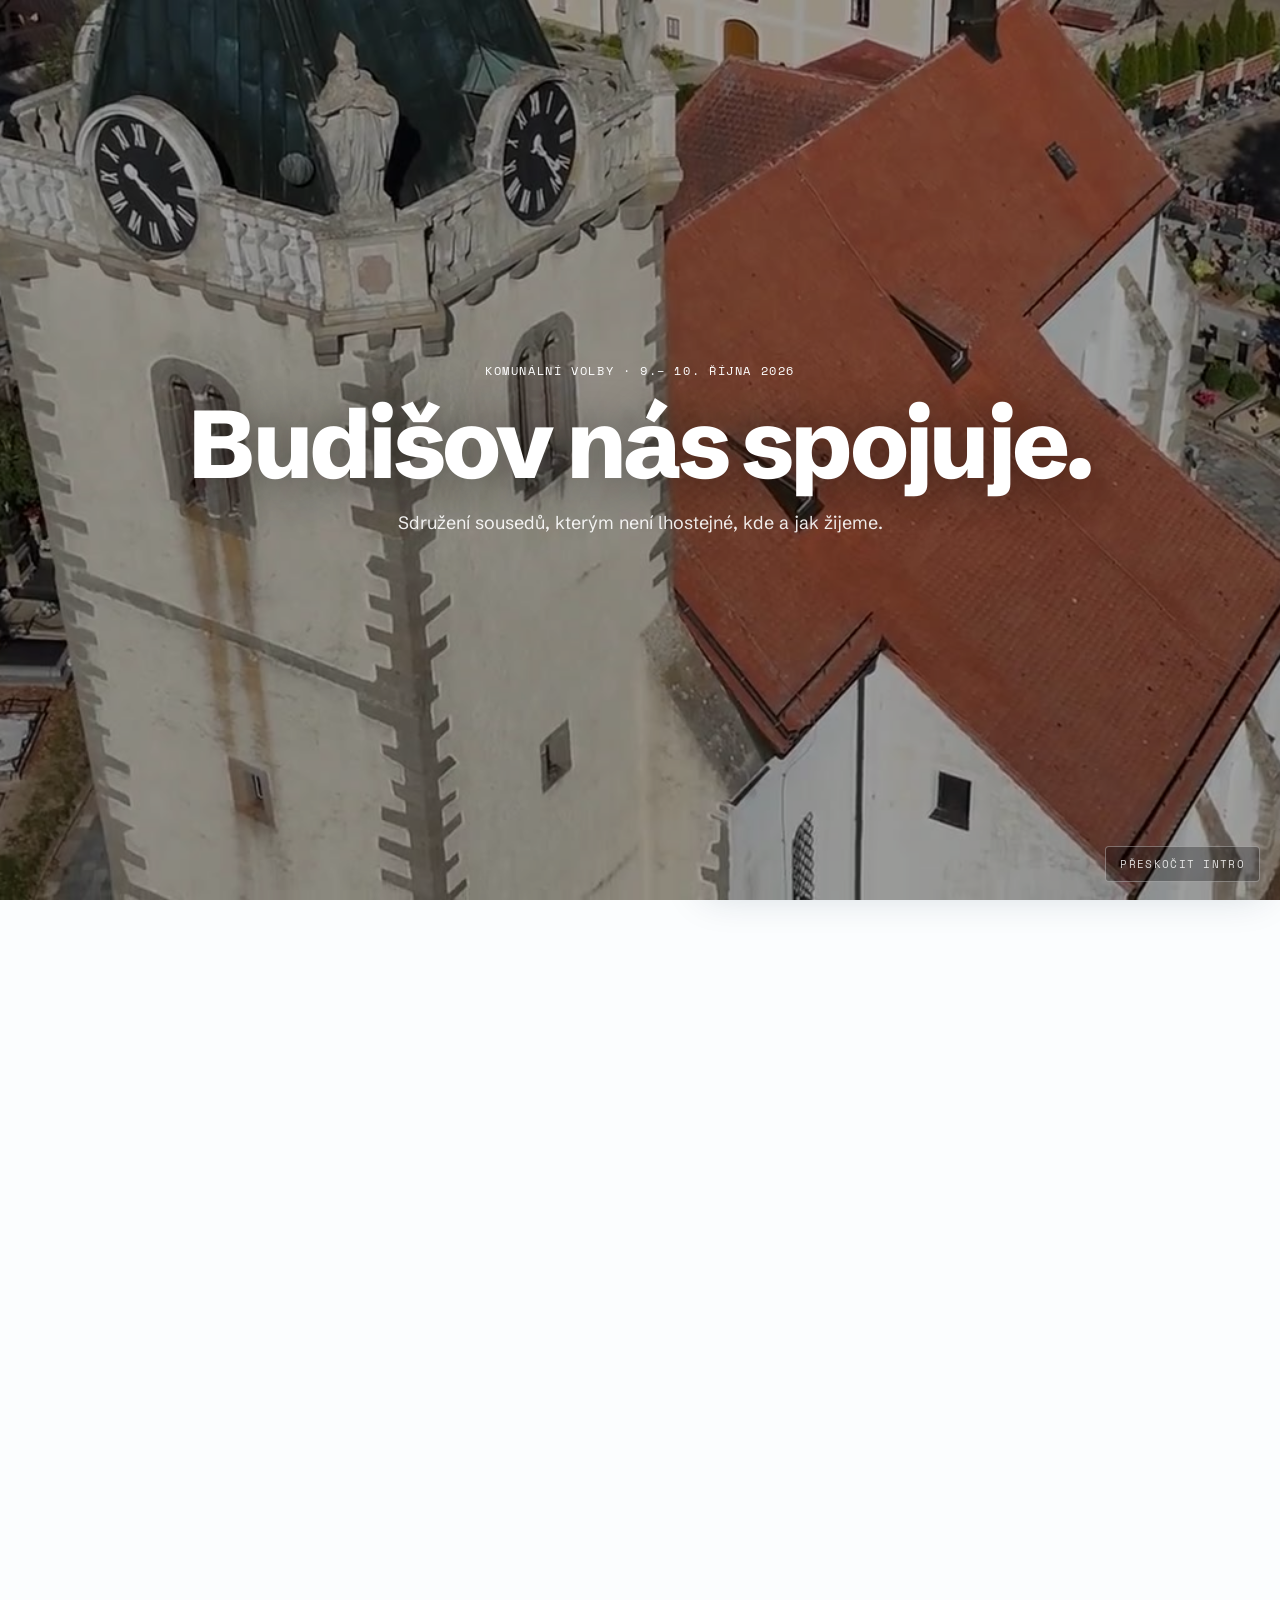
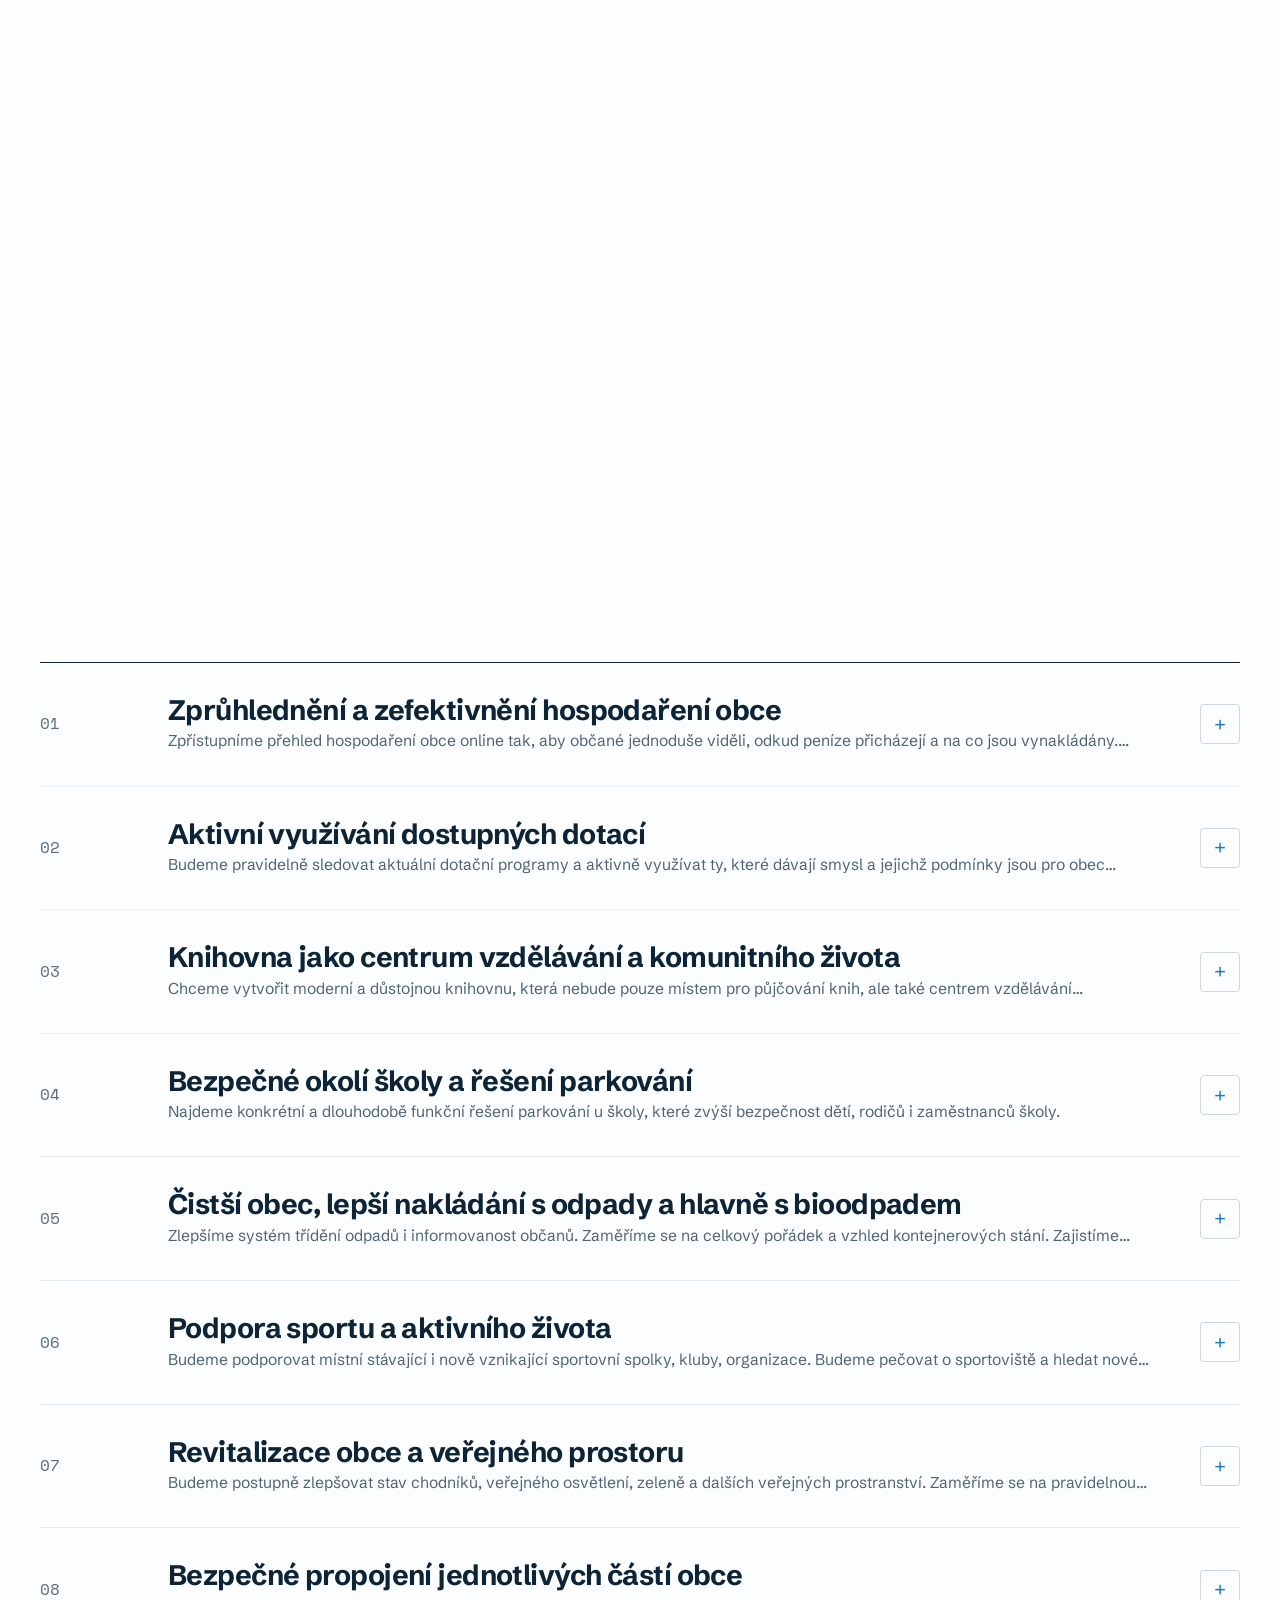
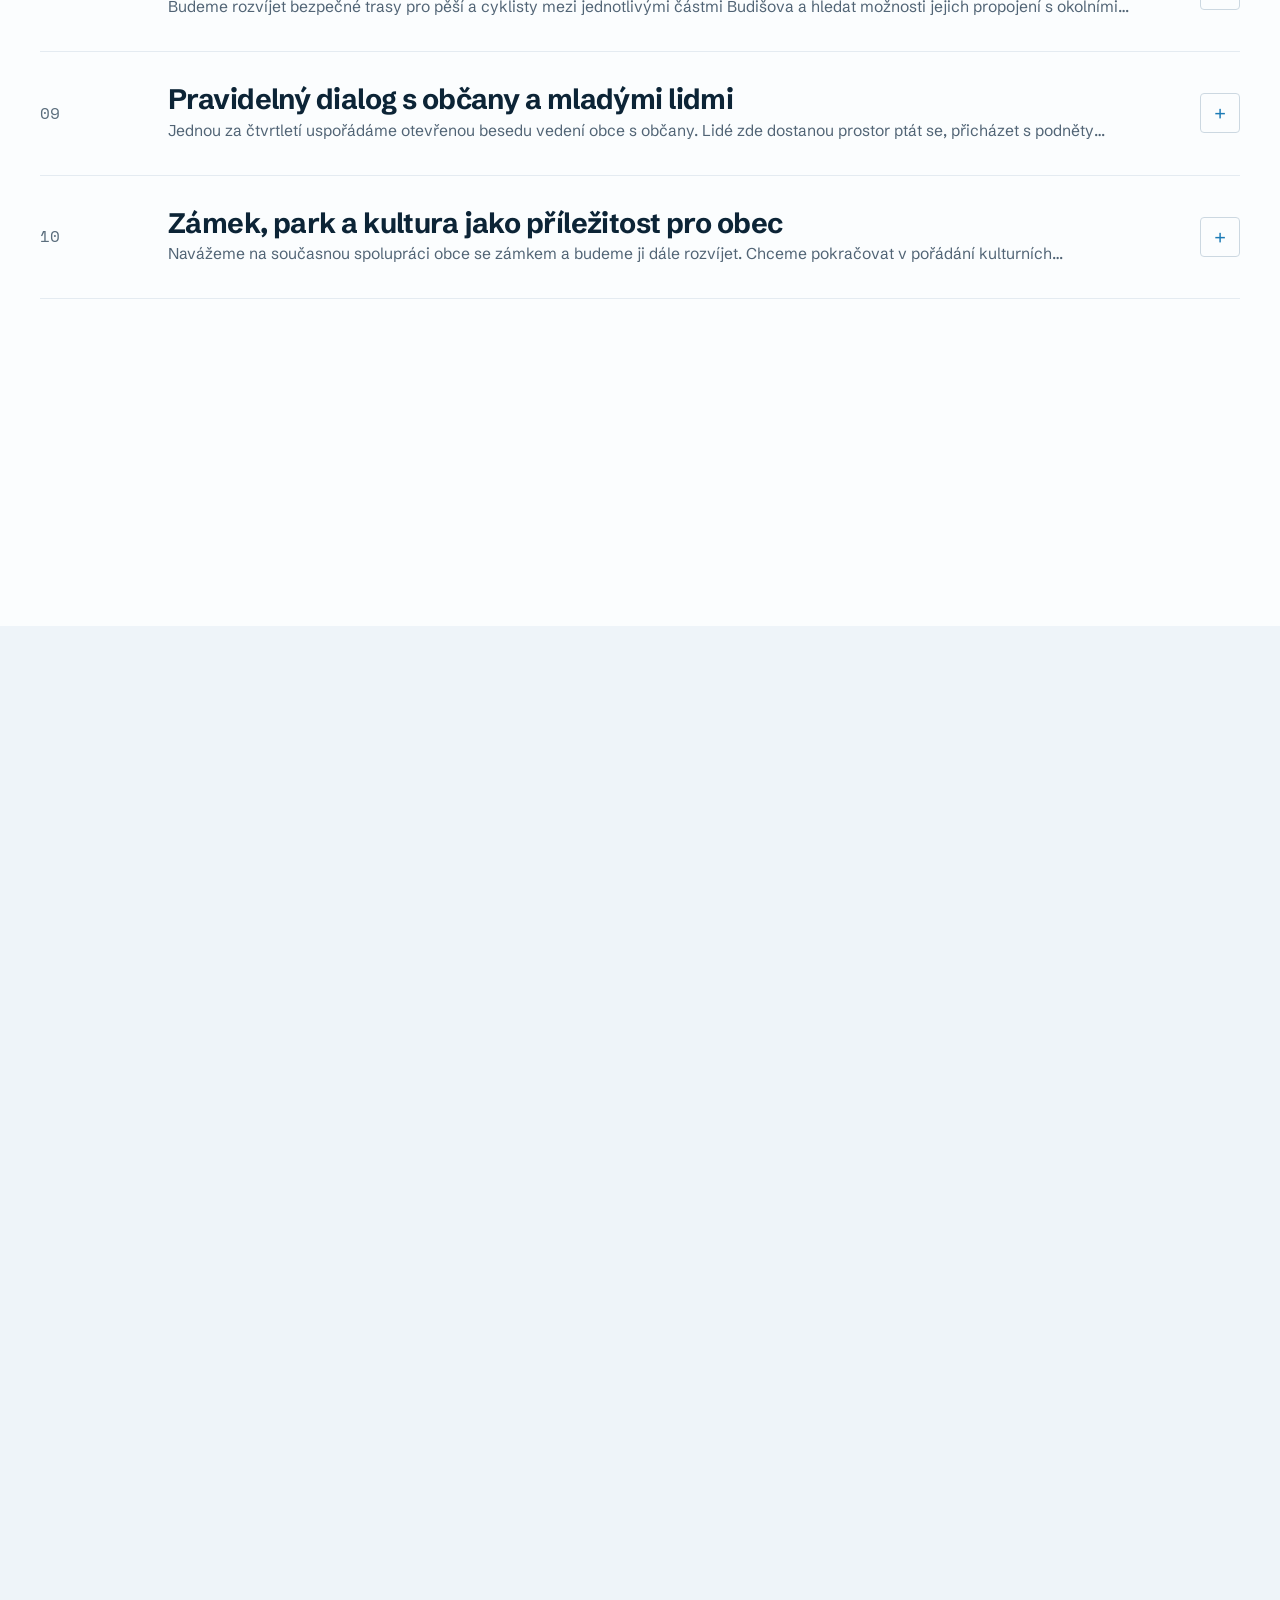
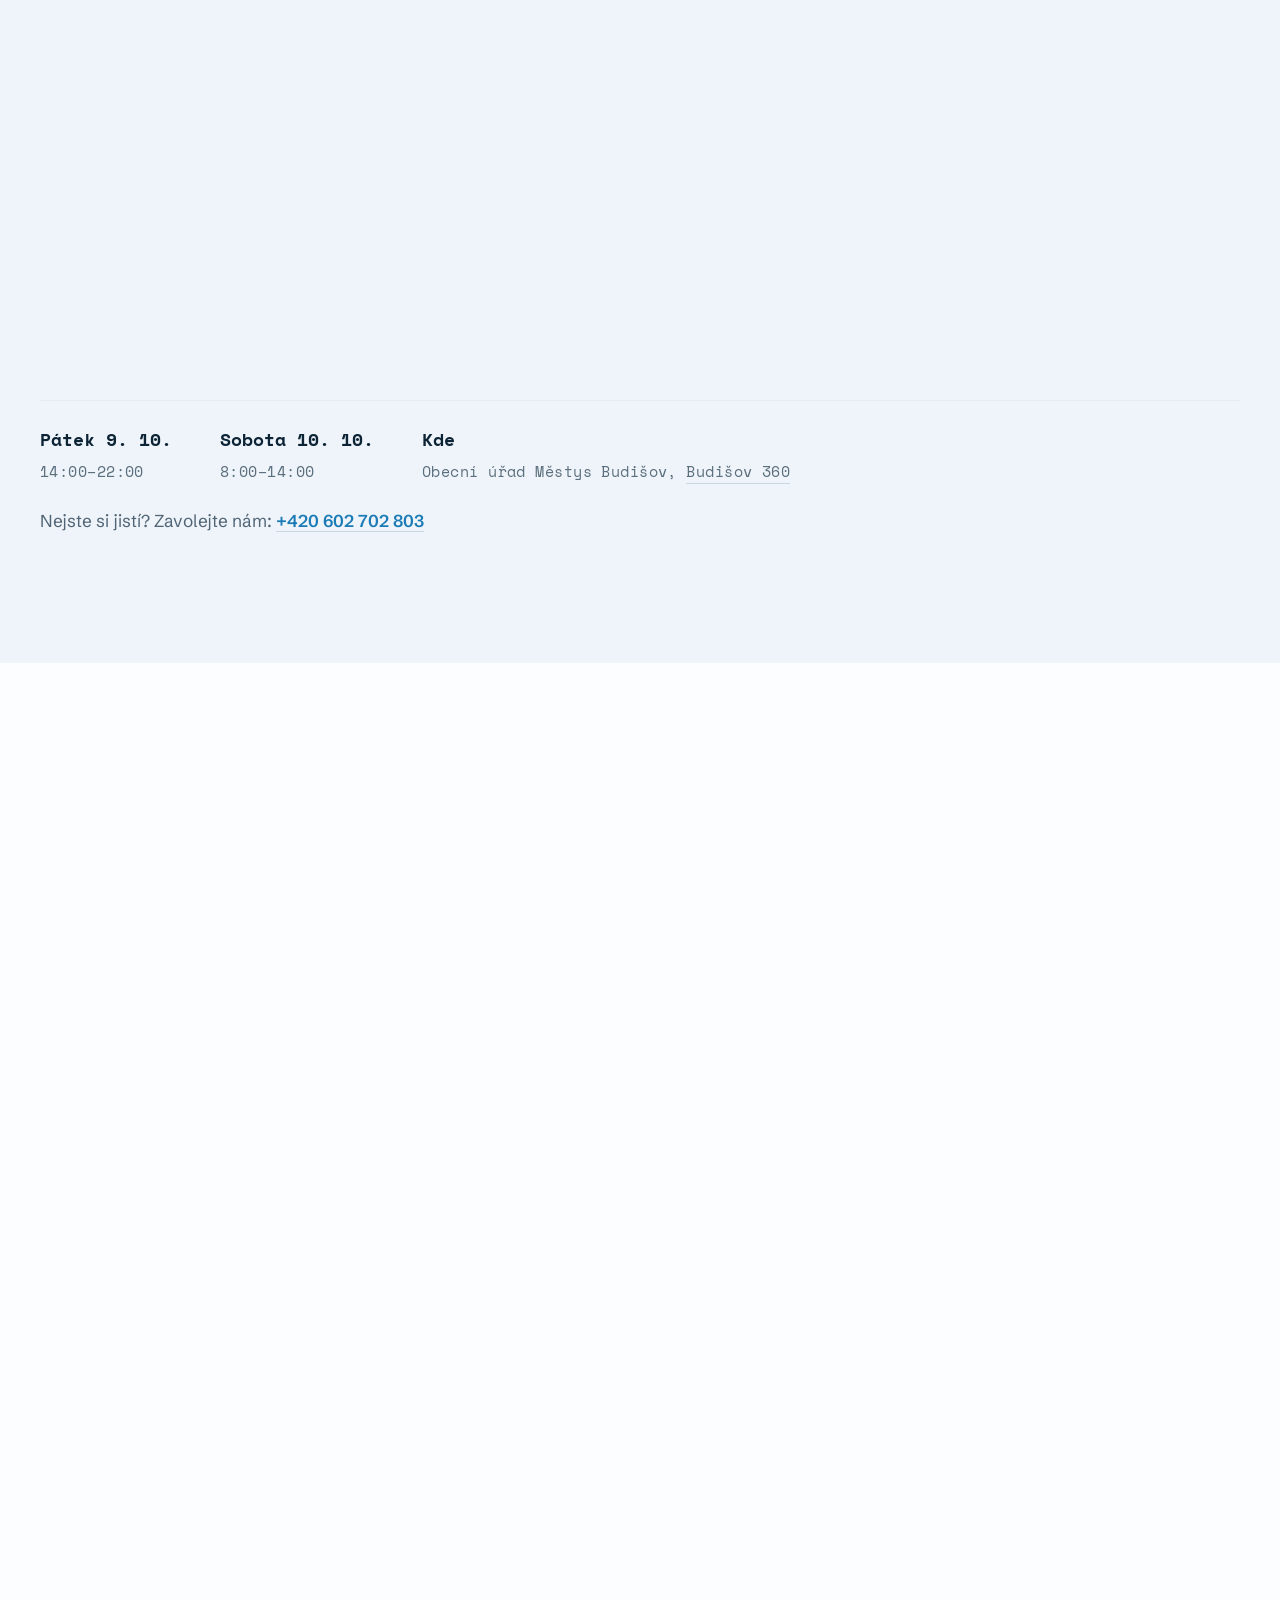
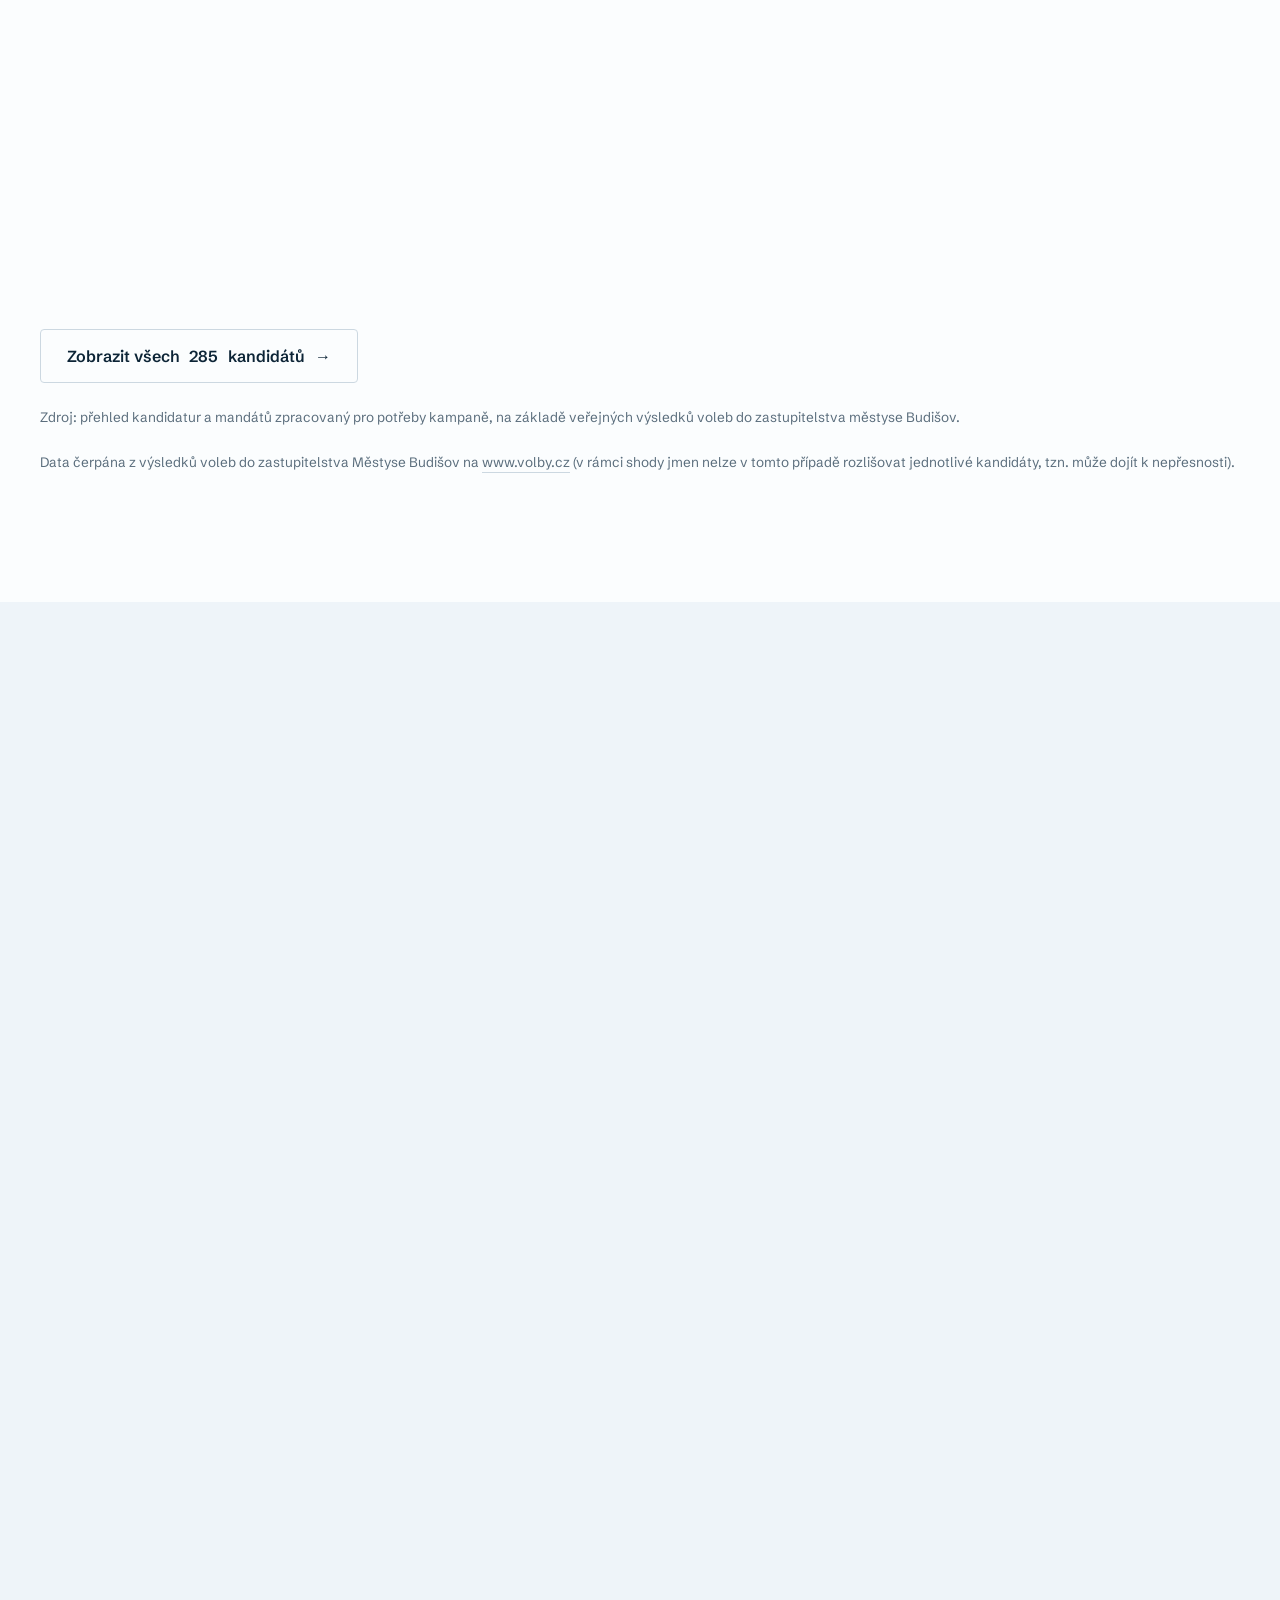
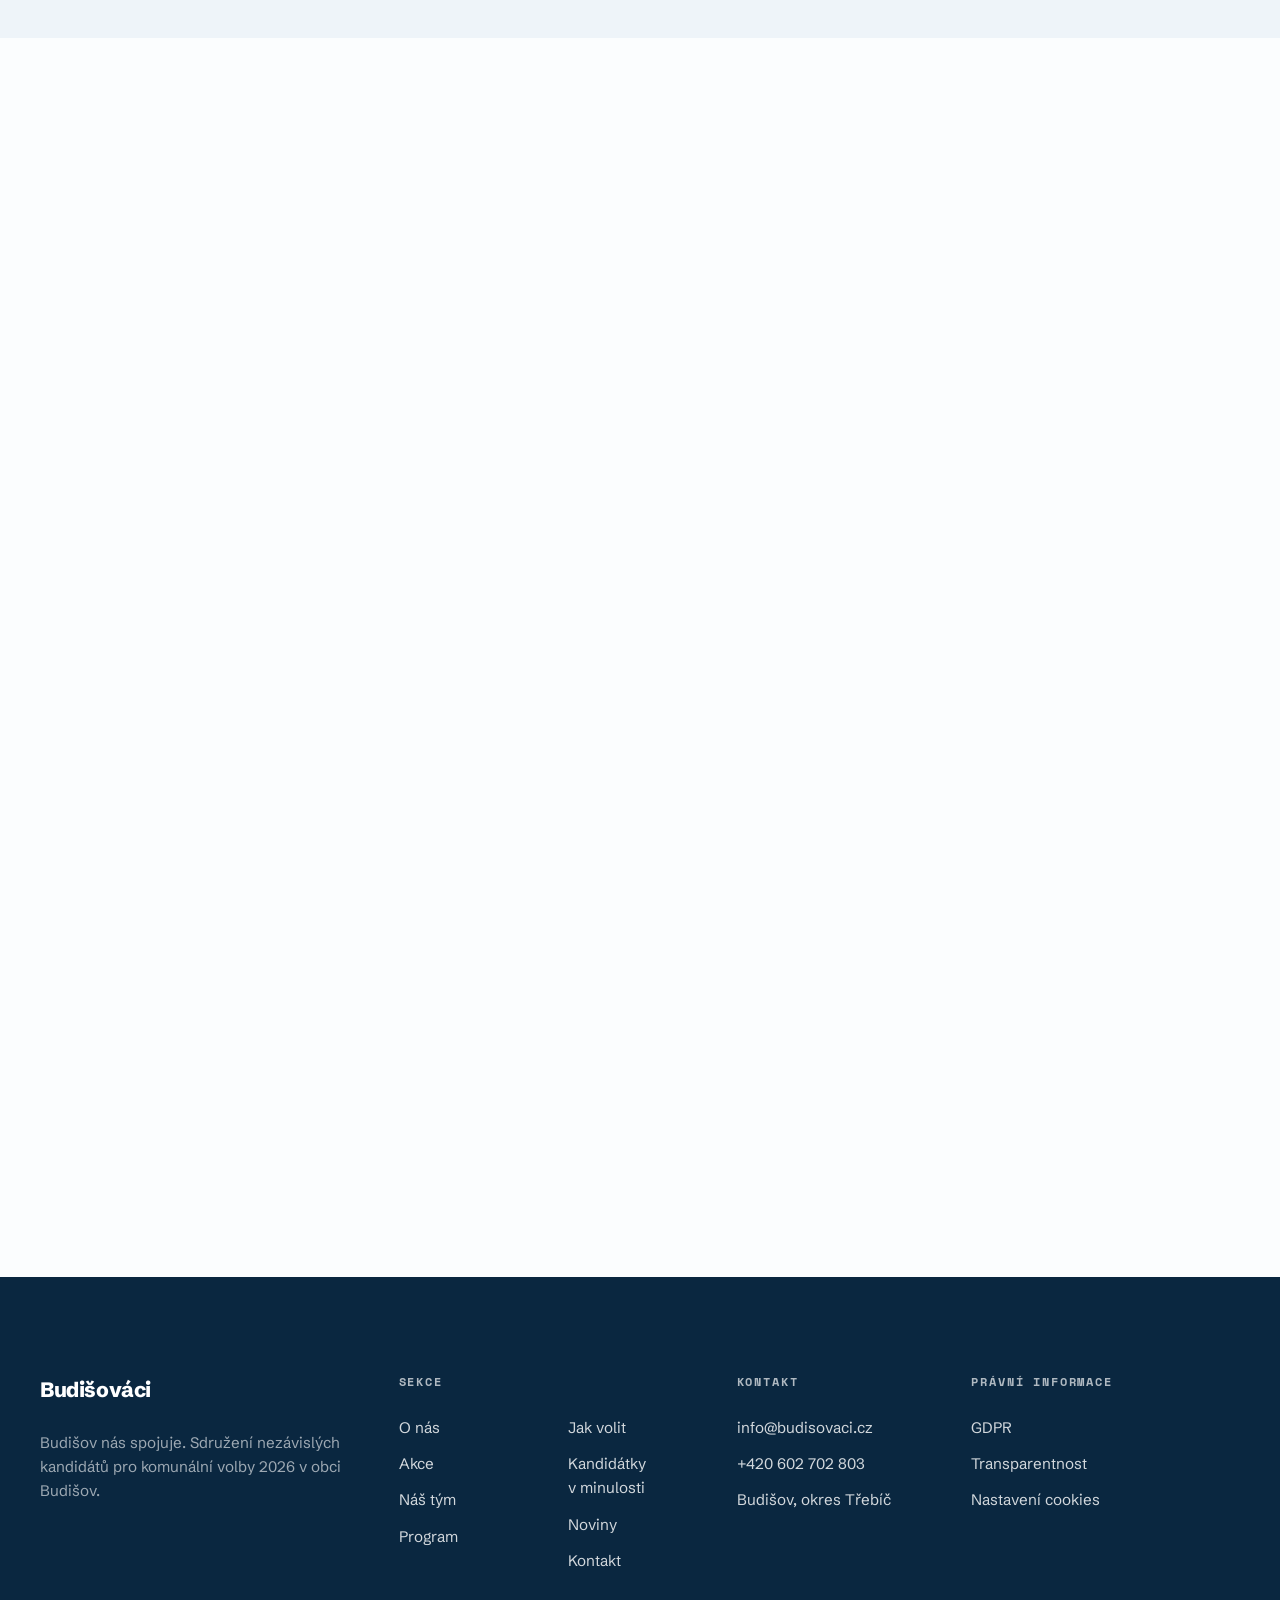
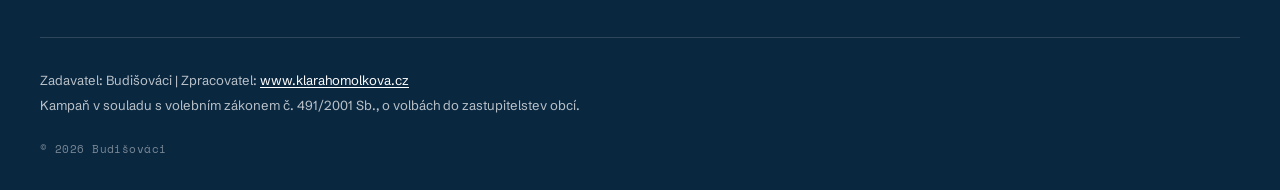
==== index.html @ 35fc8b5d "Pridano treti tlacitko v hero: Napiste nam, co vas trapi - odkazuje na kontaktni formular a fokusuje" ====
<!DOCTYPE html>
<html lang="cs">
<head>
<meta charset="UTF-8">
<meta name="viewport" content="width=device-width, initial-scale=1.0">
<title>Budišováci – kandidáti do zastupitelstva městyse Budišov | Volby 2026</title>
<meta name="description" content="Budišováci – sdružení nezávislých kandidátů z Budišova u Třebíče. Volební program, obě kandidátky a kontakt pro komunální volby 9.– 10. října 2026.">
<meta name="robots" content="index,follow,max-image-preview:large">
<link rel="canonical" href="https://budisovaci.cz/">
<meta property="og:locale" content="cs_CZ">
<meta property="og:site_name" content="Budišováci">
<meta property="og:type" content="website">
<meta property="og:url" content="https://budisovaci.cz/">
<meta property="og:title" content="Budišováci – Budišov nás spojuje">
<meta property="og:description" content="Sdružení sousedů z Budišova a okolních částí. Program a kandidáti pro komunální volby 9.– 10. října 2026.">
<meta property="og:image" content="https://budisovaci.cz/og-image.jpg">
<meta property="og:image:width" content="1200">
<meta property="og:image:height" content="630">
<meta property="og:image:alt" content="Letecký pohled na zámek v Budišově">
<meta name="twitter:card" content="summary_large_image">
<meta name="twitter:title" content="Budišováci – Budišov nás spojuje">
<meta name="twitter:description" content="Sdružení sousedů z Budišova a okolních částí. Program a kandidáti pro komunální volby 9.– 10. října 2026.">
<meta name="twitter:image" content="https://budisovaci.cz/og-image.jpg">
<meta name="theme-color" content="#1C7BB6">
<link rel="icon" type="image/x-icon" href="icons/favicon.ico">
<link rel="icon" type="image/png" sizes="32x32" href="icons/favicon-32x32.png">
<link rel="icon" type="image/png" sizes="16x16" href="icons/favicon-16x16.png">
<link rel="icon" type="image/png" sizes="192x192" href="icons/favicon-192x192.png">
<link rel="apple-touch-icon" sizes="180x180" href="icons/apple-touch-icon.png">
<link rel="manifest" href="site.webmanifest">
<link rel="preload" href="fonts/schibsted-grotesk-latin-ext-800-normal.woff2" as="font" type="font/woff2" crossorigin>
<link rel="preload" href="fonts/schibsted-grotesk-latin-400-normal.woff2" as="font" type="font/woff2" crossorigin>
<script type="application/ld+json">
{
  "@context": "https://schema.org",
  "@graph": [
    {
      "@type": "WebSite",
      "@id": "https://budisovaci.cz/#web",
      "url": "https://budisovaci.cz/",
      "name": "Budišováci",
      "inLanguage": "cs-CZ",
      "publisher": { "@id": "https://budisovaci.cz/#org" }
    },
    {
      "@type": "Organization",
      "@id": "https://budisovaci.cz/#org",
      "name": "Budišováci",
      "alternateName": ["Budišováci I.", "Budišováci II.", "Budisovaci"],
      "slogan": "Budišov nás spojuje.",
      "description": "Sdružení nezávislých kandidátů pro volby do zastupitelstva městyse Budišov (okres Třebíč) 9.– 10. října 2026.",
      "url": "https://budisovaci.cz/",
      "logo": "https://budisovaci.cz/icons/favicon-512x512.png",
      "image": "https://budisovaci.cz/og-image.jpg",
      "email": "info@budisovaci.cz",
      "telephone": "+420602702803",
      "address": { "@type": "PostalAddress", "addressLocality": "Budišov", "addressRegion": "Kraj Vysočina", "addressCountry": "CZ" },
      "areaServed": [
        { "@type": "Place", "name": "Budišov" },
        { "@type": "Place", "name": "Kundelov" },
        { "@type": "Place", "name": "Mihoukovice" }
      ],
      "member": [
        { "@type": "Person", "name": "Barbora Mikysková", "honorificPrefix": "Mgr.", "jobTitle": "Lídryně kandidátky Budišováci I." },
        { "@type": "Person", "name": "David Kašpar", "jobTitle": "Kandidát Budišováci I." },
        { "@type": "Person", "name": "Pavel Jindra", "jobTitle": "Kandidát Budišováci I." },
        { "@type": "Person", "name": "Tomáš Syrový", "jobTitle": "Kandidát Budišováci I." },
        { "@type": "Person", "name": "Ludmila Požárová", "honorificPrefix": "Ing.", "jobTitle": "Lídryně kandidátky Budišováci II." },
        { "@type": "Person", "name": "Zdeněk Večeřa", "jobTitle": "Kandidát Budišováci II." },
        { "@type": "Person", "name": "Jakub Starý", "jobTitle": "Kandidát Budišováci II." },
        { "@type": "Person", "name": "Renáta Klapalová", "honorificPrefix": "Bc.", "jobTitle": "Kandidátka Budišováci II." }
      ]
    }
  ]
}
</script>
<script>
/* =============================================================================
   GOOGLE ANALYTICS 4 — vložte své Measurement ID (Admin → Datové streamy → web).
   Dokud tu je "G-XXXXXXXXXX", GA se vůbec nenačte a nezobrazí se ani cookie lišta.
   GA se načte AŽ po souhlasu návštěvníka (základní režim Consent Mode v2).
   ============================================================================= */
window.GA_MEASUREMENT_ID = "G-B95S0D6N74";
window.dataLayer = window.dataLayer || [];
function gtag(){ dataLayer.push(arguments); }
gtag("consent", "default", { ad_storage: "denied", ad_user_data: "denied", ad_personalization: "denied", analytics_storage: "denied" });
</script>
<style>
/* Fonty — hostované lokálně (fonts/), žádné volání na Google Fonts */
@font-face{font-family:"Schibsted Grotesk";font-style:normal;font-weight:400;font-display:swap;src:url(fonts/schibsted-grotesk-latin-ext-400-normal.woff2) format("woff2");unicode-range:U+0100-02BA,U+02BD-02C5,U+02C7-02CC,U+02CE-02D7,U+02DD-02FF,U+0304,U+0308,U+0329,U+1D00-1DBF,U+1E00-1E9F,U+1EF2-1EFF,U+2020,U+20A0-20AB,U+20AD-20C0,U+2113,U+2C60-2C7F,U+A720-A7FF}
@font-face{font-family:"Schibsted Grotesk";font-style:normal;font-weight:400;font-display:swap;src:url(fonts/schibsted-grotesk-latin-400-normal.woff2) format("woff2");unicode-range:U+0000-00FF,U+0131,U+0152-0153,U+02BB-02BC,U+02C6,U+02DA,U+02DC,U+0304,U+0308,U+0329,U+2000-206F,U+20AC,U+2122,U+2191,U+2193,U+2212,U+2215,U+FEFF,U+FFFD}
@font-face{font-family:"Schibsted Grotesk";font-style:normal;font-weight:500;font-display:swap;src:url(fonts/schibsted-grotesk-latin-ext-500-normal.woff2) format("woff2");unicode-range:U+0100-02BA,U+02BD-02C5,U+02C7-02CC,U+02CE-02D7,U+02DD-02FF,U+0304,U+0308,U+0329,U+1D00-1DBF,U+1E00-1E9F,U+1EF2-1EFF,U+2020,U+20A0-20AB,U+20AD-20C0,U+2113,U+2C60-2C7F,U+A720-A7FF}
@font-face{font-family:"Schibsted Grotesk";font-style:normal;font-weight:500;font-display:swap;src:url(fonts/schibsted-grotesk-latin-500-normal.woff2) format("woff2");unicode-range:U+0000-00FF,U+0131,U+0152-0153,U+02BB-02BC,U+02C6,U+02DA,U+02DC,U+0304,U+0308,U+0329,U+2000-206F,U+20AC,U+2122,U+2191,U+2193,U+2212,U+2215,U+FEFF,U+FFFD}
@font-face{font-family:"Schibsted Grotesk";font-style:normal;font-weight:600;font-display:swap;src:url(fonts/schibsted-grotesk-latin-ext-600-normal.woff2) format("woff2");unicode-range:U+0100-02BA,U+02BD-02C5,U+02C7-02CC,U+02CE-02D7,U+02DD-02FF,U+0304,U+0308,U+0329,U+1D00-1DBF,U+1E00-1E9F,U+1EF2-1EFF,U+2020,U+20A0-20AB,U+20AD-20C0,U+2113,U+2C60-2C7F,U+A720-A7FF}
@font-face{font-family:"Schibsted Grotesk";font-style:normal;font-weight:600;font-display:swap;src:url(fonts/schibsted-grotesk-latin-600-normal.woff2) format("woff2");unicode-range:U+0000-00FF,U+0131,U+0152-0153,U+02BB-02BC,U+02C6,U+02DA,U+02DC,U+0304,U+0308,U+0329,U+2000-206F,U+20AC,U+2122,U+2191,U+2193,U+2212,U+2215,U+FEFF,U+FFFD}
@font-face{font-family:"Schibsted Grotesk";font-style:normal;font-weight:700;font-display:swap;src:url(fonts/schibsted-grotesk-latin-ext-700-normal.woff2) format("woff2");unicode-range:U+0100-02BA,U+02BD-02C5,U+02C7-02CC,U+02CE-02D7,U+02DD-02FF,U+0304,U+0308,U+0329,U+1D00-1DBF,U+1E00-1E9F,U+1EF2-1EFF,U+2020,U+20A0-20AB,U+20AD-20C0,U+2113,U+2C60-2C7F,U+A720-A7FF}
@font-face{font-family:"Schibsted Grotesk";font-style:normal;font-weight:700;font-display:swap;src:url(fonts/schibsted-grotesk-latin-700-normal.woff2) format("woff2");unicode-range:U+0000-00FF,U+0131,U+0152-0153,U+02BB-02BC,U+02C6,U+02DA,U+02DC,U+0304,U+0308,U+0329,U+2000-206F,U+20AC,U+2122,U+2191,U+2193,U+2212,U+2215,U+FEFF,U+FFFD}
@font-face{font-family:"Schibsted Grotesk";font-style:normal;font-weight:800;font-display:swap;src:url(fonts/schibsted-grotesk-latin-ext-800-normal.woff2) format("woff2");unicode-range:U+0100-02BA,U+02BD-02C5,U+02C7-02CC,U+02CE-02D7,U+02DD-02FF,U+0304,U+0308,U+0329,U+1D00-1DBF,U+1E00-1E9F,U+1EF2-1EFF,U+2020,U+20A0-20AB,U+20AD-20C0,U+2113,U+2C60-2C7F,U+A720-A7FF}
@font-face{font-family:"Schibsted Grotesk";font-style:normal;font-weight:800;font-display:swap;src:url(fonts/schibsted-grotesk-latin-800-normal.woff2) format("woff2");unicode-range:U+0000-00FF,U+0131,U+0152-0153,U+02BB-02BC,U+02C6,U+02DA,U+02DC,U+0304,U+0308,U+0329,U+2000-206F,U+20AC,U+2122,U+2191,U+2193,U+2212,U+2215,U+FEFF,U+FFFD}
@font-face{font-family:"Space Mono";font-style:normal;font-weight:400;font-display:swap;src:url(fonts/space-mono-latin-ext-400-normal.woff2) format("woff2");unicode-range:U+0100-02BA,U+02BD-02C5,U+02C7-02CC,U+02CE-02D7,U+02DD-02FF,U+0304,U+0308,U+0329,U+1D00-1DBF,U+1E00-1E9F,U+1EF2-1EFF,U+2020,U+20A0-20AB,U+20AD-20C0,U+2113,U+2C60-2C7F,U+A720-A7FF}
@font-face{font-family:"Space Mono";font-style:normal;font-weight:400;font-display:swap;src:url(fonts/space-mono-latin-400-normal.woff2) format("woff2");unicode-range:U+0000-00FF,U+0131,U+0152-0153,U+02BB-02BC,U+02C6,U+02DA,U+02DC,U+0304,U+0308,U+0329,U+2000-206F,U+20AC,U+2122,U+2191,U+2193,U+2212,U+2215,U+FEFF,U+FFFD}
@font-face{font-family:"Space Mono";font-style:normal;font-weight:700;font-display:swap;src:url(fonts/space-mono-latin-ext-700-normal.woff2) format("woff2");unicode-range:U+0100-02BA,U+02BD-02C5,U+02C7-02CC,U+02CE-02D7,U+02DD-02FF,U+0304,U+0308,U+0329,U+1D00-1DBF,U+1E00-1E9F,U+1EF2-1EFF,U+2020,U+20A0-20AB,U+20AD-20C0,U+2113,U+2C60-2C7F,U+A720-A7FF}
@font-face{font-family:"Space Mono";font-style:normal;font-weight:700;font-display:swap;src:url(fonts/space-mono-latin-700-normal.woff2) format("woff2");unicode-range:U+0000-00FF,U+0131,U+0152-0153,U+02BB-02BC,U+02C6,U+02DA,U+02DC,U+0304,U+0308,U+0329,U+2000-206F,U+20AC,U+2122,U+2191,U+2193,U+2212,U+2215,U+FEFF,U+FFFD}

/* BUDIŠOVÁCI — barvy odvozené z loga (modrá · navy · zelený accent) */
:root{
  --color-primary:#1C7BB6;         /* hlavní modrá z loga (Budišováci) */
  --color-primary-bright:#2E9BD6;  /* jasnější modrá pro tmavé sekce / hru */
  --color-background:#FBFDFE;       /* čistá, chladně bílá */
  --color-surface:#EEF4F9;          /* světle modrošedá plocha */
  --color-text:#0C2436;             /* hluboká navy jako inkoust */
  --color-muted:#516475;
  --color-faint:#5B6E7D;           /* ztmaveno kvůli kontrastu (WCAG AA) */
  --color-accent:#5FA015;           /* zelená z loga — pouze jako accent */
  --color-soft:#E2EEF6;
  --color-dark:#0A2740;             /* navy pozadí tmavých sekcí */
  --color-border:#E4EBF1;
  --color-border-2:#CCD8E1;
  --color-warm:#B85C12;             /* teplá terakotová — 3. karta „Jak volit“ (WCAG AA ověřeno) */
}
/* ============================================================================
   THEME TOKENY — dvě plnohodnotné barevné identity. Přepínač A/B mění pouze
   --color-* níže; celý web je napojený přes aliasy (--paper, --ink, --brand…).
   ============================================================================ */
:root{
  /* aliasy — stávající proměnné napojené na tokeny (nic se v komponentách nepřepisuje) */
  --paper:var(--color-background);
  --paper-2:var(--color-surface);
  --ink:var(--color-text);
  --ink-2:var(--color-muted);
  --ink-3:var(--color-faint);
  --line:var(--color-border);
  --line-2:var(--color-border-2);
  --brand:var(--color-primary);
  --brand-d:color-mix(in srgb, var(--color-primary) 82%, #000 18%);
  --brand-soft:var(--color-soft);
  --accent:var(--color-accent);
  --ink-bg:var(--color-dark);                /* pozadí tmavých sekcí (odlišené od textu) */

  /* typografie */
  --sans:"Schibsted Grotesk",-apple-system,"Segoe UI",Roboto,Helvetica,Arial,sans-serif;
  --mono:"Space Mono",ui-monospace,SFMono-Regular,Menlo,monospace;

  /* type scale */
  --fs-mega:clamp(2.9rem,7.5vw,6.4rem);
  --fs-h1:clamp(2rem,4.6vw,3.5rem);
  --fs-h2:clamp(1.55rem,3vw,2.3rem);
  --fs-h3:1.35rem;
  --fs-lead:clamp(1.12rem,1.7vw,1.4rem);
  --fs-body:1.0625rem;
  --fs-label:.72rem;

  /* spacing */
  --s2:8px;--s3:12px;--s4:16px;--s5:24px;--s6:32px;--s7:48px;--s8:64px;--s9:96px;--s10:128px;--s11:168px;

  /* layout */
  --maxw:1300px;
  --pad:40px;
  --gap:28px;
  --r:4px;
  --nav-h:84px;
}
*{box-sizing:border-box;margin:0;padding:0}
html{scroll-behavior:smooth}
body{background:var(--paper);color:var(--ink);font-family:var(--sans);font-size:var(--fs-body);
  line-height:1.6;-webkit-font-smoothing:antialiased;text-rendering:optimizeLegibility;overflow-x:hidden}
a{color:inherit;text-decoration:none}
img{display:block;max-width:100%}
::selection{background:var(--brand);color:#fff}

.wrap{width:100%;max-width:var(--maxw);margin:0 auto;padding:0 var(--pad)}
.bleed{width:100%}
.grid{display:grid;grid-template-columns:repeat(12,1fr);gap:var(--gap)}
section{position:relative}

/* type roles */
h1,h2,h3{font-weight:700;letter-spacing:-.02em;line-height:1.05}
.mega{font-size:var(--fs-mega);font-weight:800;letter-spacing:-.04em;line-height:.98}
.h1{font-size:var(--fs-h1);font-weight:800;letter-spacing:-.03em}
.h2{font-size:var(--fs-h2);font-weight:700;letter-spacing:-.02em}
.lead{font-size:var(--fs-lead);line-height:1.45;color:var(--ink-2);font-weight:400}
.kicker{font-family:var(--mono);font-size:var(--fs-label);letter-spacing:.14em;text-transform:uppercase;color:var(--brand)}
.kicker.dim{color:var(--ink-3)}
.measure{max-width:60ch}
p{color:var(--ink-2)}

/* buttons */
.btn{display:inline-flex;align-items:center;gap:10px;font-weight:600;font-size:1rem;
  padding:16px 26px;border-radius:var(--r);border:1.5px solid transparent;cursor:pointer;
  transition:transform .25s ease,background .25s ease,color .25s ease,border-color .25s ease;font-family:var(--sans)}
.btn .arw{transition:transform .3s ease}
.btn:hover .arw{transform:translateX(5px)}
.btn-primary{background:var(--brand);color:#fff}
.btn-primary:hover{background:var(--brand-d)}
.btn-dark{background:var(--ink-bg);color:var(--paper)}
.btn-dark:hover{background:#000}
.btn-line{background:transparent;color:var(--ink);border-color:var(--line-2)}
.btn-line:hover{border-color:var(--brand);color:var(--brand)}
.tlink{display:inline-flex;align-items:center;gap:8px;font-weight:600;position:relative;width:fit-content;padding-bottom:3px}
.tlink::after{content:"";position:absolute;left:0;bottom:0;height:1.5px;width:100%;background:currentColor;
  transform:scaleX(0);transform-origin:left;transition:transform .4s cubic-bezier(.2,.7,.2,1);opacity:.5}
.tlink:hover::after{transform:scaleX(1)}
.tlink .arw{transition:transform .3s ease}
.tlink:hover .arw{transform:translateX(5px)}

/* image slot (graceful neutral fallback + mono caption) */
.shot{position:relative;overflow:hidden;background:var(--paper-2)}
.shot img{width:100%;height:100%;object-fit:cover;display:block}
.shot .cap{position:absolute;left:14px;bottom:12px;font-family:var(--mono);font-size:.62rem;
  letter-spacing:.12em;text-transform:uppercase;color:var(--ink-3);z-index:2}
.parallax{will-change:transform}

/* reveal */
.rv{opacity:0;transform:translateY(24px);transition:opacity .7s ease,transform .7s cubic-bezier(.2,.7,.2,1)}
.rv.in{opacity:1;transform:none}
@media(prefers-reduced-motion:reduce){.rv{opacity:1!important;transform:none!important}.parallax{transform:none!important}*{scroll-behavior:auto}}

/* section header */
.shead{display:grid;grid-template-columns:1fr 1fr;gap:var(--gap);align-items:end;margin-bottom:var(--s8)}
.shead .kicker{display:block;margin-bottom:var(--s4)}
.shead p{font-size:1.05rem}
/* dočasný placeholder text pro editory — nápadně odlišený, ať se nezapomene nahradit */
.team-note{grid-column:1/-1;margin-top:var(--s4);padding:12px 16px;border:1.5px dashed var(--brand);
  border-radius:var(--r);background:var(--paper-2);color:var(--ink-2);font-size:.92rem}

/* ============ NAV ============ */
header{position:fixed;top:0;left:0;right:0;z-index:90;transition:background .35s ease,border-color .35s ease,height .35s ease,opacity .8s ease}
header::after{content:"";position:absolute;inset:0;background:color-mix(in srgb,var(--paper) 94%,transparent);backdrop-filter:blur(10px);-webkit-backdrop-filter:blur(10px);opacity:1;transition:opacity .35s ease;z-index:-1;border-bottom:1px solid var(--line)}
header.scrolled::after{opacity:1;border-bottom:1px solid var(--line)}
.nav{display:flex;align-items:center;justify-content:space-between;height:84px;transition:height .35s ease}
header.scrolled .nav{height:66px}
.brand{display:flex;align-items:center;gap:11px;font-weight:700;font-size:1.08rem;letter-spacing:-.02em;color:var(--ink)}
.brand .mk{width:12px;height:12px;background:var(--brand);flex:0 0 auto}
.nav-links{display:flex;align-items:center;gap:4px;list-style:none}
.nav-links a{font-weight:500;font-size:.92rem;color:var(--ink-2);padding:9px 13px;border-radius:var(--r);transition:.2s}
.nav-links a:hover,.nav-links a[aria-current="true"]{color:var(--brand);background:var(--paper-2)}
.nav-cta{margin-left:10px;background:var(--brand);color:#fff;font-weight:600;font-size:.9rem;padding:11px 18px;border-radius:var(--r);transition:.25s}
.nav-cta:hover{transform:translateY(-1px);background:var(--brand-d)}
.burger{display:none;background:none;border:0;cursor:pointer;width:44px;height:44px;padding:11px}
.burger span{display:block;height:2px;background:var(--ink);border-radius:2px;margin:5px 0;transition:.3s}
.burger.x span:nth-child(1){transform:translateY(7px) rotate(45deg)}
.burger.x span:nth-child(2){opacity:0}
.burger.x span:nth-child(3){transform:translateY(-7px) rotate(-45deg)}

/* ============ HERO (celoplošné video + tmavý přechod, text vlevo) ============ */
.hero{position:relative;min-height:max(660px,100svh);display:flex;flex-direction:column;padding-top:var(--nav-h);
  overflow:hidden;background:var(--ink-bg);color:#fff;isolation:isolate}
.hero-media{position:absolute;inset:0;z-index:-1;overflow:hidden;background:var(--ink-bg)}
.hero-media::after{content:"";position:absolute;inset:0;z-index:2;pointer-events:none;background:
  linear-gradient(90deg,rgba(7,28,47,.93) 0%,rgba(7,28,47,.80) 30%,rgba(7,28,47,.38) 60%,rgba(7,28,47,.12) 100%),
  linear-gradient(0deg,rgba(7,28,47,.92) 0%,rgba(7,28,47,0) 42%)}
.hero-still{position:absolute;inset:0;width:100%;height:100%;object-fit:cover;z-index:0}
.hero-video{position:absolute;inset:0;width:100%;height:100%;object-fit:cover;z-index:1;
  animation:heroZoom 24s ease-in-out infinite alternate}
@keyframes heroZoom{from{transform:scale(1.02)}to{transform:scale(1.08)}}
.hero-yt{position:absolute;inset:0;overflow:hidden;z-index:1;pointer-events:none}
.hero-yt iframe{position:absolute;border:0}
.hero-copy{flex:1;display:flex;align-items:center;width:100%;max-width:var(--maxw);margin:0 auto;padding:var(--s8) var(--pad) var(--s7)}
.hero-copy-inner{max-width:660px;opacity:0;transform:translateY(10px);animation:heroIn .8s .05s cubic-bezier(.2,.7,.2,1) forwards}
@keyframes heroIn{to{opacity:1;transform:none}}
.hero-chip{display:inline-flex;align-items:center;gap:11px;font-family:var(--mono);font-size:.86rem;letter-spacing:.12em;text-transform:uppercase;
  color:#fff;background:rgba(255,255,255,.08);border:1px solid rgba(255,255,255,.24);padding:10px 19px 10px 15px;border-radius:100px;
  margin-bottom:var(--s6);backdrop-filter:blur(6px);-webkit-backdrop-filter:blur(6px)}
.hero-chip i{width:9px;height:9px;border-radius:50%;background:var(--accent);box-shadow:0 0 0 4px rgba(95,160,21,.28);flex:0 0 auto}
.hero .mega{color:#fff;margin-bottom:var(--s6)}
.hero .mega em{font-style:normal;color:#6FC3F2}
.hero .lead{color:rgba(255,255,255,.86);max-width:42ch;margin-bottom:var(--s7)}
.hero-actions{display:flex;align-items:center;gap:var(--s4);flex-wrap:wrap}
.btn-ghost{background:transparent;color:#fff;border-color:rgba(255,255,255,.55)}
.btn-ghost:hover{background:#fff;color:var(--ink-bg);border-color:#fff}
.hero-facts{width:100%;max-width:var(--maxw);margin:0 auto;padding:0 var(--pad) var(--s6)}
.hero-facts ul{list-style:none;display:inline-flex}
.hero-facts li{display:flex;align-items:center;gap:14px;padding:15px 28px;
  background:rgba(255,255,255,.08);border:1px solid rgba(255,255,255,.22);border-radius:100px;
  backdrop-filter:blur(6px);-webkit-backdrop-filter:blur(6px)}
.hero-facts li::before{content:"";width:10px;height:10px;border-radius:50%;background:#6FC3F2;
  box-shadow:0 0 0 5px rgba(111,195,242,.24);flex:0 0 auto}
.hero-facts b{font-size:clamp(1.5rem,2.4vw,1.9rem);font-weight:800;letter-spacing:-.02em;line-height:1;color:#fff;white-space:nowrap}
.hero-facts span{font-family:var(--mono);font-size:.72rem;letter-spacing:.1em;text-transform:uppercase;color:rgba(255,255,255,.72);white-space:nowrap}
.hero-facts li.is-count b{color:#6FC3F2}
.hero-scroll{position:absolute;left:50%;bottom:22px;transform:translateX(-50%);z-index:3;
  display:flex;align-items:center;justify-content:center;width:34px;height:34px;border-radius:50%;
  color:rgba(255,255,255,.8);border:1px solid rgba(255,255,255,.3);background:rgba(255,255,255,.06);
  backdrop-filter:blur(4px);-webkit-backdrop-filter:blur(4px);transition:color .25s,border-color .25s,background .25s}
.hero-scroll:hover{color:#fff;border-color:rgba(255,255,255,.55);background:rgba(255,255,255,.12)}
.hero-scroll svg{display:block;animation:heroScrollBounce 1.8s ease-in-out infinite}
@keyframes heroScrollBounce{0%,100%{transform:translateY(0)}50%{transform:translateY(4px)}}
@media(max-width:760px){.hero-scroll{display:none}}
@media(prefers-reduced-motion:reduce){.hero-video{animation:none}.hero-copy-inner{animation:none;opacity:1;transform:none}.hero-scroll svg{animation:none}}

/* modal (detail priority i programu) */
.modal{position:fixed;inset:0;z-index:120;display:none;align-items:center;justify-content:center;padding:24px}
.modal.open{display:flex}
.modal-bg{position:absolute;inset:0;background:rgba(19,22,17,.55)}
.modal-card{position:relative;background:var(--paper);max-width:640px;width:100%;padding:clamp(28px,4vw,48px);border-radius:var(--r);
  max-height:88vh;overflow:auto;animation:mup .35s cubic-bezier(.2,.7,.2,1)}
.modal-card:focus{outline:none}
@keyframes mup{from{opacity:0;transform:translateY(20px)}to{opacity:1;transform:none}}
.modal-card .mno{font-family:var(--mono);color:var(--brand);letter-spacing:.1em}
.modal-card h3{font-size:2rem;font-weight:800;letter-spacing:-.03em;margin:var(--s3) 0 var(--s6)}
.modal-card .blk{margin-top:var(--s5);padding-top:var(--s5);border-top:1px solid var(--line)}
.modal-card .blk .k{font-family:var(--mono);font-size:.68rem;letter-spacing:.14em;text-transform:uppercase;color:var(--ink-3);margin-bottom:6px}
.modal-card .blk p{color:var(--ink);font-size:1.05rem}
.modal-back{margin-top:var(--s7);padding-top:var(--s6);border-top:1px solid var(--line)}
.modal-back .tlink{background:none;border:0;padding:0 0 3px;margin:0;font:inherit;font-weight:600;cursor:pointer;color:var(--ink)}
.modal-back .tlink:hover{color:var(--brand)}
.modal-close{position:absolute;top:16px;right:16px;width:40px;height:40px;border:1px solid var(--line);background:var(--paper);
  border-radius:var(--r);cursor:pointer;font-size:1.1rem;color:var(--ink)}
.modal-close:hover{border-color:var(--brand);color:var(--brand)}


.map-panel{background:var(--ink-bg);border:1px solid rgba(255,255,255,.1);border-radius:var(--r);padding:var(--s7);display:flex;flex-direction:column}
.map-panel .status{font-family:var(--mono);font-size:.66rem;letter-spacing:.12em;text-transform:uppercase;color:var(--brand)}
.map-panel h3{font-size:1.7rem;font-weight:800;letter-spacing:-.02em;margin:var(--s3) 0 var(--s4);color:#fff}
.map-panel p{color:rgba(255,255,255,.66);font-size:1.02rem}
.map-panel .mp-meta{margin-top:auto;padding-top:var(--s6);display:flex;gap:var(--s6);flex-wrap:wrap}
.map-panel .mp-meta .k{font-family:var(--mono);font-size:.62rem;letter-spacing:.12em;text-transform:uppercase;color:var(--ink-3)}
.map-panel .mp-meta .v{font-weight:700;color:#fff;margin-top:2px}
.map-hint{font-family:var(--mono);font-size:.66rem;letter-spacing:.12em;text-transform:uppercase;color:rgba(255,255,255,.4);margin-top:var(--s5)}

/* ============ KANDIDÁTI ============ */
.cands{padding:var(--s11) 0 var(--s10)}
.cand-lead{display:grid;grid-template-columns:1.15fr 1fr;gap:var(--s8);align-items:center;margin-top:var(--s8)}
.cand-lead .shot{aspect-ratio:5/6}
.cand-lead .txt .role{font-family:var(--mono);font-size:.72rem;letter-spacing:.12em;text-transform:uppercase;color:var(--brand)}
.cand-lead .txt h3{font-size:clamp(2rem,4vw,3rem);font-weight:800;letter-spacing:-.03em;margin:var(--s3) 0 var(--s5)}
.cand-lead .txt .say{font-size:1.35rem;line-height:1.4;color:var(--ink);font-weight:500}
.cand-lead .txt .q{margin-top:var(--s6);border-left:2px solid var(--brand);padding-left:var(--s5)}
.cand-lead .txt .q .k{font-family:var(--mono);font-size:.66rem;letter-spacing:.1em;text-transform:uppercase;color:var(--ink-3);margin-bottom:6px}
.cand-lead .txt .q p{color:var(--ink-2)}
.cand-row{display:grid;grid-template-columns:repeat(12,1fr);gap:var(--gap);margin-top:var(--s10);row-gap:var(--s9)}
.cand{grid-column:span 4}
.cand.offset{margin-top:var(--s9)}
.cand .shot{aspect-ratio:4/5;margin-bottom:var(--s5)}
.cand .role{font-family:var(--mono);font-size:.68rem;letter-spacing:.12em;text-transform:uppercase;color:var(--brand)}
.cand h4{font-size:1.4rem;font-weight:700;letter-spacing:-.02em;margin:var(--s3) 0 var(--s3)}
.cand .say{color:var(--ink);font-weight:500}
.cand .chg{margin-top:var(--s4);color:var(--ink-2);font-size:.96rem}
.cand .chg b{font-family:var(--mono);font-size:.62rem;letter-spacing:.1em;text-transform:uppercase;color:var(--ink-3);display:block;margin-bottom:4px;font-weight:400}

/* ============ PROGRAM (skenovatelný) ============ */
.prog{padding:var(--s11) 0 var(--s10)}
.prog-list{margin-top:var(--s8);border-top:1px solid var(--ink)}
.prog-item{display:grid;grid-template-columns:96px 1fr auto;gap:var(--s6);align-items:center;
  padding:var(--s6) 0;border-bottom:1px solid var(--line);cursor:pointer;transition:padding .3s ease,background .3s ease}
.prog-item:hover{padding-left:14px}
.prog-item .pno{font-family:var(--mono);font-size:1rem;color:var(--ink-3)}
.prog-item .ph3{font-size:clamp(1.3rem,2.2vw,1.8rem);font-weight:700;letter-spacing:-.02em}
.prog-item .pclaim{color:var(--ink-2);font-size:.98rem;margin-top:4px;display:-webkit-box;-webkit-line-clamp:1;-webkit-box-orient:vertical;overflow:hidden}
@media(max-width:760px){
  .prog-item .pclaim{-webkit-line-clamp:2}
  .prog-item{grid-template-columns:1fr auto;grid-template-areas:"num plus" "title title";row-gap:6px}
  .prog-item .pno{grid-area:num;font-size:.72rem;font-weight:700;letter-spacing:.08em;text-transform:uppercase;color:var(--brand)}
  .prog-item>div:nth-child(2){grid-area:title}
  .prog-item .pplus{grid-area:plus}
}
.prog-item .pplus{width:40px;height:40px;border:1px solid var(--line-2);border-radius:var(--r);display:grid;place-items:center;
  font-size:1.2rem;color:var(--brand);transition:.3s;flex:0 0 auto}
.prog-item:hover .pplus{background:var(--brand);color:#fff;border-color:var(--brand)}
.prog-item:focus-visible{outline:2px solid var(--brand);outline-offset:2px;padding-left:14px}
.prog-cta{margin-top:var(--s8);padding-top:var(--s7);border-top:1px solid var(--line);text-align:center}
.prog-cta p{font-size:clamp(1.3rem,2.4vw,1.8rem);font-weight:800;letter-spacing:-.02em;color:var(--ink);margin-bottom:var(--s3)}
.prog-cta-thanks{display:inline-block;font-family:var(--mono);font-size:.78rem;letter-spacing:.12em;text-transform:uppercase;color:var(--brand)}


/* ============ ČÍSLA A CÍLE ============ */
.nums{background:var(--paper-2);padding:var(--s10) 0}
.nums-grid{display:grid;grid-template-columns:repeat(4,1fr);gap:1px;background:var(--line);border:1px solid var(--line);margin-top:var(--s8)}
.num{background:var(--paper-2);padding:var(--s7) var(--s6)}
.num .v{font-size:clamp(2.6rem,5vw,4rem);font-weight:800;letter-spacing:-.04em;line-height:.9}
.num .v .u{font-family:var(--mono);font-size:1rem;font-weight:400;color:var(--accent);letter-spacing:0;margin-left:6px}
.num .k{margin-top:var(--s4);color:var(--ink-2);font-size:.96rem}

/* ============ AKTUALITY ============ */
.news{padding:var(--s11) 0 var(--s10)}
.news-grid{display:grid;grid-template-columns:repeat(12,1fr);gap:var(--gap);margin-top:var(--s8);row-gap:var(--s8)}
.post{grid-column:span 4;display:flex;flex-direction:column}
.post.big{grid-column:span 12;display:grid;grid-template-columns:1.4fr 1fr;gap:var(--s7);align-items:center}
.post .shot{aspect-ratio:3/2;margin-bottom:var(--s5)}
.post.big .shot{aspect-ratio:16/10;margin-bottom:0}
.post .date{font-family:var(--mono);font-size:.68rem;letter-spacing:.12em;text-transform:uppercase;color:var(--accent)}
.post h4{font-size:1.35rem;font-weight:700;letter-spacing:-.02em;margin:var(--s3) 0 var(--s3)}
.post.big h4{font-size:clamp(1.7rem,3vw,2.4rem);font-weight:800;letter-spacing:-.03em}
.post p{font-size:.98rem;flex:1}
.post .tlink{margin-top:var(--s5);color:var(--brand);font-size:.9rem}

/* ============ JAK VOLIT ============ */
/* ============ HISTORIE / KANDIDÁTKY V MINULOSTI ============ */
.history{padding:var(--s11) 0 var(--s10)}
.hist-legend{display:flex;flex-wrap:wrap;gap:var(--s6);margin-bottom:var(--s6);
  font-family:var(--mono);font-size:.78rem;letter-spacing:.03em;color:var(--ink-2)}
.hist-legend .hl-item{display:flex;align-items:center;gap:8px}
.hist-sq{display:inline-block;width:13px;height:13px;border-radius:3px;flex:0 0 auto;border:1.5px solid var(--line-2);background:transparent;vertical-align:middle}
.hist-sq.m{background:var(--brand);border-color:var(--brand)}
.hist-wrap{border:1px solid var(--line);border-radius:var(--r);overflow-x:auto;-webkit-overflow-scrolling:touch}
.hist-table{width:100%;border-collapse:collapse;font-size:.92rem;min-width:760px}
.hist-table th,.hist-table td{padding:11px 10px;text-align:center;border-bottom:1px solid var(--line)}
.hist-table thead th{font-family:var(--mono);font-size:.66rem;letter-spacing:.08em;text-transform:uppercase;
  color:var(--ink-3);background:var(--paper-2);position:sticky;top:0}
.hist-table th.hist-name,.hist-table td.hist-name{text-align:left;white-space:nowrap;padding-left:var(--s5)}
.hist-table td.hist-name{font-weight:600;color:var(--ink)}
.hist-table td.hist-mand,.hist-table th.hist-mand{font-family:var(--mono);color:var(--ink-2);padding-right:var(--s5)}
.hist-table tbody tr:hover{background:var(--paper-2)}
.hist-table tbody tr:last-child td{border-bottom:none}
.hist-cell .hist-sq{margin:0 auto}
.hist-toggle{margin-top:var(--s6)}
.hist-note{margin-top:var(--s5);font-size:.85rem;color:var(--ink-3)}
.hist-note a{color:var(--ink-3);border-bottom:1px solid var(--line-2);padding-bottom:1px;transition:.25s}
.hist-note a:hover{color:var(--brand);border-color:var(--brand)}
.vote{padding:var(--s11) 0 var(--s10);background:var(--paper-2)}
.vote-cards{display:grid;grid-template-columns:repeat(3,1fr);gap:var(--gap);margin-top:var(--s8)}
.vcard{background:var(--paper);border:1px solid var(--line);border-radius:var(--r);padding:var(--s6);
  display:flex;flex-direction:column;gap:var(--s4)}
.vcard .vnum{width:42px;height:42px;border-radius:50%;display:grid;place-items:center;
  font-family:var(--mono);font-weight:800;font-size:1.05rem;color:#fff;flex:0 0 auto}
.vcard.v1 .vnum{background:var(--color-dark)}
.vcard.v2 .vnum{background:var(--brand)}
.vcard.v3 .vnum{background:var(--color-warm)}
.vcard h3{font-size:1.2rem;font-weight:700;letter-spacing:-.01em;margin-top:2px}
.vcard>p{color:var(--ink-2);font-size:.96rem}

/* ilustrační mini hlasovací lístek */
.mini-ballot{background:#fff;border:1px solid var(--line-2);border-radius:2px;padding:14px 16px;
  font-size:.85rem;box-shadow:0 1px 3px rgba(10,39,64,.08)}
.mb-party+.mb-party{margin-top:10px;padding-top:10px;border-top:1px dashed var(--line)}
.mb-row{display:flex;align-items:center;gap:10px;font-weight:600;color:var(--ink)}
.mb-sub{display:flex;align-items:center;gap:10px;padding:5px 0 5px 26px;color:var(--ink-2);font-size:.82rem}
.mb-box{width:15px;height:15px;border:1.5px solid var(--ink);position:relative;flex:0 0 auto;border-radius:1px}
.mb-box.small{width:13px;height:13px}
.mb-box.checked::before,.mb-box.checked::after{content:"";position:absolute;left:1px;right:1px;top:6px;height:1.6px;background:var(--ink)}
.mb-box.checked::before{transform:rotate(45deg)}
.mb-box.checked::after{transform:rotate(-45deg)}
.sr-only{position:absolute;width:1px;height:1px;padding:0;margin:-1px;overflow:hidden;clip:rect(0,0,0,0);white-space:nowrap;border:0}

/* boxy Důležité / Proto */
.vote-notes{display:grid;grid-template-columns:1fr 1fr;gap:var(--gap);margin-top:var(--s7)}
.vnote{border-radius:var(--r);padding:var(--s6)}
.vnote-warn{background:#FFF7E0;border:1.5px solid #F0D584}
.vnote-warn h4{color:#B3261E;font-size:1.05rem;font-weight:800;margin-bottom:var(--s4)}
.vnote-warn ul{list-style:none}
.vnote-warn li{position:relative;padding-left:22px;margin-bottom:10px;color:var(--ink);font-size:.95rem}
.vnote-warn li:last-child{margin-bottom:0}
.vnote-warn li::before{content:"";position:absolute;left:0;top:7px;width:8px;height:8px;border-radius:50%;background:var(--accent)}
.vnote-good{background:#EAF6DE;border:1.5px solid #BFE3A0;display:flex;flex-direction:column;gap:var(--s4)}
.vnote-icon{width:48px;height:48px;border-radius:50%;background:var(--accent);display:grid;place-items:center;flex:0 0 auto}
.vnote-icon svg{width:24px;height:24px;stroke:#fff}
.vnote-good p{color:var(--ink);font-size:1rem;font-weight:600;margin:0}
.vnote-good-thanks{font-size:.85rem;font-weight:700;color:var(--accent)}

/* pás "A ještě jedna důležitá věc" */
.vote-band{margin-top:var(--s6);background:var(--paper);border:1px solid var(--line);border-radius:var(--r);
  padding:var(--s6);display:flex;align-items:center;gap:var(--s5)}
.vote-band-icon{width:48px;height:48px;border-radius:50%;background:var(--brand-soft);display:grid;place-items:center;flex:0 0 auto}
.vote-band-icon svg{width:24px;height:24px;stroke:var(--brand)}
.vote-band p{color:var(--ink);font-size:1rem;margin:0}

.vote-facts{list-style:none;display:flex;gap:var(--s7);margin-top:var(--s7);padding-top:var(--s5);
  border-top:1px solid var(--line);flex-wrap:wrap}
.vote-facts li{display:flex;flex-direction:column;gap:5px}
.vote-facts b{font-family:var(--mono);font-size:1.15rem;color:var(--ink)}
.vote-facts span{font-family:var(--mono);font-size:.92rem;color:var(--ink-3);letter-spacing:.03em}
.vote-facts span a{color:var(--ink-3);border-bottom:1px solid var(--line-2);padding-bottom:1px;transition:.25s}
.vote-facts span a:hover{color:var(--brand);border-color:var(--brand)}

.vote-call{margin-top:var(--s5);font-size:1.08rem;color:var(--ink-2)}
.vote-call a{color:var(--brand);font-weight:600;border-bottom:1.5px solid var(--line-2)}
.vote-call a:hover{border-color:var(--brand)}

@media(max-width:900px){
  .vote-cards{grid-template-columns:1fr}
  .vote-notes{grid-template-columns:1fr}
}
@media(max-width:600px){
  .vote-band{flex-direction:column;align-items:flex-start}
}

/* ============ AKCE ============ */
.events{background:var(--ink-bg);color:#fff;padding:var(--s10) 0}
.events .kicker{color:#fff;opacity:.7}
.events .h1{color:#fff}
.events .shead p{color:rgba(255,255,255,.75)}
.ev-list{margin-top:var(--s8);border-top:1px solid rgba(255,255,255,.16)}
.ev{display:grid;grid-template-columns:130px 1fr auto 40px;gap:var(--s6);align-items:center;
  padding:var(--s6) 0;border-bottom:1px solid rgba(255,255,255,.12);transition:padding .3s ease}
.ev.ev-click{cursor:pointer}
.ev.ev-click:hover,.ev.ev-click:focus-visible{padding-left:14px}
.ev.ev-click:focus-visible{outline:2px solid var(--accent);outline-offset:2px}
.ev.ev-click .eplus{width:40px;height:40px;border:1px solid rgba(255,255,255,.22);border-radius:var(--r);display:grid;place-items:center;
  color:#fff;font-size:1.1rem;font-weight:300;transition:.25s}
.ev.ev-click:hover .eplus,.ev.ev-click:focus-visible .eplus{background:var(--accent);color:#0b0b0b;border-color:var(--accent)}
.ev .d{display:flex;align-items:baseline;gap:8px}
.ev .d .dd{font-size:2.4rem;font-weight:800;letter-spacing:-.03em;line-height:.9}
.ev .d .dd.tbd{font-size:1.35rem;letter-spacing:-.01em}  /* dokud není den: nahraďte "Brzy" číslem dne a smažte class tbd */
.ev .d .dd.rng{font-size:1.35rem;letter-spacing:-.01em}  /* rozsah dat, např. "9.– 10." */
.ev .d .mm{font-family:var(--mono);font-size:.7rem;letter-spacing:.1em;text-transform:uppercase;color:var(--accent)}
.ev .em h4{font-size:1.25rem;font-weight:700;color:#fff}
.ev .em p{color:rgba(255,255,255,.6);font-size:.95rem;margin-top:2px}
.ev .et{font-family:var(--mono);font-size:.78rem;letter-spacing:.06em;color:rgba(255,255,255,.85);text-align:right;white-space:nowrap}

/* ============ NOVINY — listování + stažení ============ */
.news{padding:var(--s11) 0 var(--s10);background:var(--paper-2);overflow:hidden}
.news-grid{display:grid;grid-template-columns:minmax(0,1fr) minmax(0,1fr);gap:clamp(40px,7vw,110px);align-items:center}
.news-copy .kicker{display:block;margin-bottom:var(--s4)}
.news-copy .h1{margin-bottom:var(--s6)}
.news-copy p{font-size:1.08rem;max-width:46ch}
.news-meta{display:flex;gap:10px;flex-wrap:wrap;margin:var(--s6) 0 var(--s7)}
.news-meta span{font-family:var(--mono);font-size:.68rem;letter-spacing:.1em;text-transform:uppercase;color:var(--brand);
  border:1px solid var(--line-2);border-radius:100px;padding:5px 12px;background:var(--paper)}
.np{display:flex;flex-direction:column;align-items:center;gap:var(--s5)}
.np-book{position:relative;display:block;width:100%;max-width:430px;aspect-ratio:900/1273;perspective:2200px;isolation:isolate;cursor:pointer}
.np-book::before,.np-book::after{content:"";position:absolute;inset:0;background:#fff;border:1px solid var(--line);z-index:0}
.np-book::before{transform:translate(14px,12px) rotate(2.2deg);box-shadow:0 18px 40px rgba(10,39,64,.12)}
.np-book::after{transform:translate(7px,6px) rotate(1deg)}
.np-page{position:absolute;inset:0;width:100%;height:100%;object-fit:cover;background:#fff;
  transform-origin:left center;backface-visibility:hidden;-webkit-backface-visibility:hidden;
  transition:transform .95s cubic-bezier(.645,.045,.355,1),filter .95s ease;box-shadow:0 2px 0 var(--line-2),0 10px 30px rgba(10,39,64,.10)}
.np-page.turned{transform:rotateY(-178deg);filter:brightness(.8)}
.np-hover{position:absolute;inset:0;z-index:20;display:flex;flex-direction:column;align-items:center;justify-content:center;gap:10px;
  background:rgba(10,39,64,.66);opacity:0;transition:opacity .3s ease;color:#fff;text-align:center}
.np-hover b{display:inline-flex;align-items:center;gap:10px;background:var(--brand);padding:15px 24px;border-radius:var(--r);font-size:1.02rem;font-weight:600;
  transform:translateY(8px);transition:transform .3s ease}
.np-hover small{font-family:var(--mono);font-size:.7rem;letter-spacing:.12em;text-transform:uppercase;opacity:.85}
.np-book:hover .np-hover,.np-book:focus-visible .np-hover{opacity:1}
.np-book:hover .np-hover b,.np-book:focus-visible .np-hover b{transform:none}
.np-book:focus-visible{outline:3px solid var(--brand);outline-offset:6px}
.np-tap{display:none}
@media(hover:none){
  .np-tap{display:inline-flex;position:absolute;left:50%;bottom:14px;transform:translateX(-50%);z-index:20;white-space:nowrap;
    background:var(--brand);color:#fff;font-weight:600;font-size:.88rem;padding:10px 16px;border-radius:100px;box-shadow:0 6px 18px rgba(10,39,64,.25)}
}
.np-ctrl{display:flex;align-items:center;gap:var(--s4);position:relative;z-index:30}
.np-btn{width:44px;height:44px;border-radius:50%;border:1px solid var(--line-2);background:var(--paper);color:var(--ink);
  font-size:1.25rem;line-height:1;display:grid;place-items:center;cursor:pointer;transition:.25s}
.np-btn:hover,.np-btn:focus-visible{border-color:var(--brand);color:var(--brand)}
.np-count{font-family:var(--mono);font-size:.8rem;letter-spacing:.06em;color:var(--ink-2);min-width:92px;text-align:center}
.np-count b{color:var(--ink)}
@media(prefers-reduced-motion:reduce){.np-page{transition:none}}
@media(max-width:900px){.news-grid{grid-template-columns:1fr}.news-copy{text-align:left}.np-book{max-width:360px}}

/* ============ KONTAKT ============ */
.contact{padding:var(--s11) 0 var(--s10)}
.contact-grid{display:grid;grid-template-columns:1fr 1fr;gap:clamp(32px,6vw,90px);margin-top:var(--s8)}
.cinfo .item{padding:var(--s5) 0;border-bottom:1px solid var(--line)}
.cinfo .item:first-child{border-top:1px solid var(--ink)}
.cinfo .k{font-family:var(--mono);font-size:.66rem;letter-spacing:.12em;text-transform:uppercase;color:var(--ink-3);margin-bottom:6px}
.cinfo .v{font-size:1.1rem}
.cinfo .v a{border-bottom:1.5px solid var(--line-2);padding-bottom:2px;transition:.3s}
.cinfo .v a:hover{border-color:var(--brand);color:var(--brand)}
.form-intro{font-size:1.08rem;font-weight:700;color:var(--ink);line-height:1.5;margin-bottom:var(--s6);
  padding-bottom:var(--s5);border-bottom:1px solid var(--line)}
form .fld{margin-bottom:var(--s5)}
form label{display:block;font-family:var(--mono);font-size:.66rem;letter-spacing:.1em;text-transform:uppercase;color:var(--ink-3);margin-bottom:var(--s3)}
form input,form textarea{width:100%;background:var(--paper);border:1px solid var(--line-2);border-radius:var(--r);
  font-family:var(--sans);font-size:1.05rem;color:var(--ink);padding:14px 16px;transition:border-color .25s}
form input:focus,form textarea:focus{outline:none;border-color:var(--brand)}
form input.invalid,form textarea.invalid{border-color:#B3261E}
form input.invalid:focus,form textarea.invalid:focus{border-color:#B3261E}
form textarea{min-height:120px;resize:vertical}
.form-ok,.form-error{display:none;align-items:center;gap:10px;margin-top:var(--s5);
  padding:14px var(--s5);border-radius:var(--r);font-weight:600;font-size:.95rem;line-height:1.4}
.form-ok.show,.form-error.show{display:flex}
.form-ok{background:color-mix(in srgb, var(--brand) 10%, var(--paper));
  border:1px solid color-mix(in srgb, var(--brand) 35%, var(--line));color:var(--brand-d)}
.form-error{background:color-mix(in srgb, #B3261E 8%, var(--paper));
  border:1px solid color-mix(in srgb, #B3261E 30%, var(--line));color:#B3261E}
.form-ok::before,.form-error::before{display:inline-flex;align-items:center;justify-content:center;
  width:22px;height:22px;border-radius:50%;color:#fff;font-size:.78rem;font-weight:700;flex:0 0 auto}
.form-ok::before{content:"\2713";background:var(--brand)}
.form-error::before{content:"!";background:#B3261E}
.form-ok.show,.form-error.show{animation:formMsgIn .4s ease}
@keyframes formMsgIn{from{opacity:0;transform:translateY(-6px)}to{opacity:1;transform:none}}
.form-note{margin-top:var(--s4);font-size:.8rem;color:var(--ink-3);font-family:var(--mono);letter-spacing:.03em}
/* honeypot – schované mimo obrazovku (ne display:none), aby ho vyplnili jen boti */
.hp-field{position:absolute;left:-9999px;top:auto;width:1px;height:1px;overflow:hidden}
form button[disabled]{opacity:.75;cursor:not-allowed}
form button[type=submit].is-loading{position:relative}
form button[type=submit] .btn-spin{display:inline-block;width:14px;height:14px;margin-right:8px;
  border-radius:50%;border:2px solid rgba(255,255,255,.4);border-top-color:#fff;vertical-align:-2px;
  animation:btnspin .7s linear infinite}
@keyframes btnspin{to{transform:rotate(360deg)}}

/* ============ FOOTER ============ */
footer{background:var(--ink-bg);color:#fff;padding:var(--s9) 0 var(--s6)}
.foot-top{display:grid;grid-template-columns:1.6fr 1.5fr 1fr 1.3fr;gap:var(--gap);padding-bottom:var(--s8);border-bottom:1px solid rgba(255,255,255,.14)}
.foot-legal{padding-top:var(--s6);color:rgba(255,255,255,.72);font-size:.82rem;line-height:1.6}
.foot-legal p+p{margin-top:4px}
.foot-brand{display:flex;align-items:center;gap:11px;font-size:1.3rem;font-weight:800;letter-spacing:-.02em}
.foot-brand .mk{width:12px;height:12px;background:var(--brand)}
.foot-desc{margin-top:var(--s5);max-width:42ch;color:rgba(255,255,255,.6);font-size:.95rem}
footer h5{font-family:var(--mono);font-size:.72rem;letter-spacing:.16em;text-transform:uppercase;color:rgba(255,255,255,.68);margin-bottom:var(--s5);line-height:1.6;white-space:nowrap}
footer ul{list-style:none;display:flex;flex-direction:column;gap:var(--s3)}
footer ul.cols2{display:block;column-count:2;column-gap:var(--gap)}
footer ul.cols2 li{break-inside:avoid;margin-bottom:var(--s3)}
footer ul a{color:rgba(255,255,255,.82);font-size:.95rem;transition:.25s}
footer ul li{font-size:.95rem;color:rgba(255,255,255,.82)}
footer ul a:hover{color:var(--brand)}
.foot-bottom{display:flex;justify-content:space-between;flex-wrap:wrap;gap:var(--s3);padding-top:var(--s5);
  font-family:var(--mono);font-size:.7rem;letter-spacing:.04em;color:rgba(255,255,255,.45)}
.disclaimer{background:var(--ink-bg);color:rgba(255,255,255,.4);text-align:center;font-family:var(--mono);
  font-size:.66rem;letter-spacing:.06em;padding:0 var(--pad) var(--s6)}

/* ============ RESPONSIVE ============ */
@media(max-width:1024px){
  :root{--pad:28px}
  .shead{grid-template-columns:1fr;gap:var(--s4)}
  .cand-lead{grid-template-columns:1fr;gap:var(--s6)}
}
@media(max-width:760px){
  :root{--pad:20px;--gap:16px}
  .nav-links{position:fixed;inset:64px 0 auto 0;background:var(--paper);flex-direction:column;align-items:stretch;
    padding:12px 20px 24px;gap:0;border-bottom:1px solid var(--line);transform:translateY(-130%);transition:transform .4s cubic-bezier(.2,.7,.2,1)}
  .nav-links.open{transform:translateY(0)}
  .nav-links a{color:var(--ink)!important;padding:15px 6px;font-size:1.1rem;border-bottom:1px solid var(--line)}
  .nav-cta{display:none}.burger{display:block}
  /* HERO na mobilu: fotka přes celou plochu (bez videa kvůli datům), silnější ztmavení */
  .hero{min-height:auto}
  .hero-media::after{background:linear-gradient(180deg,rgba(7,28,47,.55) 0%,rgba(7,28,47,.78) 45%,rgba(7,28,47,.95) 100%)}
  .hero-copy{padding:var(--s8) var(--pad) var(--s7)}
  .hero-copy-inner{max-width:none}
  .hero-video,.hero-yt,.hero-pause{display:none}
  .hero-facts li{padding:12px 18px;gap:10px}.hero-facts b{font-size:1.35rem}.hero-facts span{font-size:.66rem}
  .prio,.cands,.news,.prog,.contact{padding:var(--s9) 0}
  .prio-grid{grid-template-columns:1fr}
  .cand-row{row-gap:var(--s7)}.cand{grid-column:span 12}.cand.offset{margin-top:0}
  .nums-grid{grid-template-columns:1fr 1fr}
  .post{grid-column:span 12}.post.big{grid-template-columns:1fr}
  .ev{grid-template-columns:96px 1fr;row-gap:6px}.ev .et{grid-column:1/3;text-align:left}
  .contact-grid{grid-template-columns:1fr;gap:var(--s7)}
  .foot-top{grid-template-columns:1fr;gap:var(--s6)}
}
/* na mobilu skryj dekorativní gradient jen tam kde je hero fallback tmavý */


/* ============================================================================
   FILMOVÝ VSTUP — skutečné video přes celý viewport + přechod do hero
   ============================================================================ */
html.intro,html.intro body{overflow:hidden}
html.intro-armed header{opacity:0;pointer-events:none}
html.intro-armed .hero-copy-inner{opacity:0;animation:none}
.intro{position:fixed;inset:0;z-index:9998;overflow:hidden;transition:opacity .6s ease}
.intro[hidden]{display:none}
.intro.fade{opacity:0}
.intro-stage{position:absolute;top:0;left:0;width:100%;height:100%;overflow:hidden;background:var(--ink-bg)}
.intro-stage.morph{transition:top 1.1s cubic-bezier(.76,0,.24,1),left 1.1s cubic-bezier(.76,0,.24,1),width 1.1s cubic-bezier(.76,0,.24,1),height 1.1s cubic-bezier(.76,0,.24,1)}
.intro-video{position:absolute;inset:0;width:100%;height:100%;object-fit:cover;display:block}
.intro-scrim{position:absolute;inset:0;z-index:2;background:rgba(0,0,0,.34);opacity:0;transition:opacity .6s ease}
.intro-scrim.show{opacity:1}.intro-scrim.fade{opacity:0}
.intro-text{position:absolute;inset:0;z-index:3;display:flex;flex-direction:column;justify-content:center;align-items:center;
  text-align:center;padding:0 24px;color:#fff;transition:opacity .5s ease}
.intro-text.fade{opacity:0}
.intro-text .kicker{color:#fff;opacity:0;transform:translateY(10px);transition:opacity .8s ease,transform .8s cubic-bezier(.2,.7,.2,1)}
.intro-text .mega{color:#fff;margin:16px 0 0;max-width:16ch;opacity:0;transform:translateY(14px);
  transition:opacity .9s ease,transform .9s cubic-bezier(.2,.7,.2,1);text-shadow:0 2px 50px rgba(0,0,0,.45)}
.intro-text .isub{margin-top:18px;color:rgba(255,255,255,.9);font-size:clamp(1rem,1.4vw,1.2rem);opacity:0;transform:translateY(10px);
  transition:opacity .8s ease,transform .8s ease}
.intro-text .show{opacity:1;transform:none}
.intro-skip{position:absolute;right:20px;bottom:18px;z-index:4;font-family:var(--mono);font-size:.68rem;letter-spacing:.12em;
  text-transform:uppercase;color:rgba(255,255,255,.82);background:rgba(0,0,0,.28);border:1px solid rgba(255,255,255,.34);
  border-radius:4px;padding:9px 14px;cursor:pointer;transition:opacity .4s,color .2s,border-color .2s}
.intro-skip:hover{color:#fff;border-color:#fff}
.intro-skip.fade{opacity:0;pointer-events:none}

/* ============================================================================
   BUDIŠOVÁCI — komponenty (logo, o nás, tým, kandidátka, checkbox)
   ============================================================================ */
/* logo v hlavičce — mírně zvětšeno; malý posun dolů (translateY) opticky
   vyrovnává logo, protože tenký podpis "Budišov nás spojuje" pod srdíčkem
   je vizuálně lehčí než tučný nápis nahoře, takže bez posunu logo působí,
   že sedí výš, než je střed lišty (nejvíc znát na malé mobilní výšce). */
.brand-logo{height:42px;width:auto;display:block;transition:height .35s ease,transform .35s ease;transform:translateY(2px)}
header.scrolled .brand-logo{height:34px;transform:translateY(1.5px)}
@media(max-width:760px){.brand-logo{height:36px;transform:translateY(2.5px)}}

/* ---- O NÁS ---- */
.about{padding:var(--s11) 0 var(--s8)}
.about-intro{display:grid;grid-template-columns:minmax(0,1.05fr) minmax(0,1fr);gap:clamp(32px,6vw,96px);align-items:center}
.about-copy .kicker{display:block;margin-bottom:var(--s4)}
.about-copy .h1{margin-bottom:var(--s6)}
.about-lead{font-size:1.12rem;line-height:1.65;max-width:52ch}
.about-lead+.about-lead{margin-top:var(--s5)}
.about-emblem{margin:0;position:relative;background:var(--paper-2);border-radius:var(--r);
  padding:clamp(28px,4vw,56px) clamp(24px,4vw,56px) clamp(22px,3vw,40px)}
.about-emblem::before{content:"";position:absolute;left:0;top:0;width:56px;height:3px;background:var(--accent)}
.about-emblem img{width:100%;height:auto;display:block}
@media(max-width:900px){.about-intro{grid-template-columns:1fr}.about-emblem{max-width:520px}}
.values{display:grid;grid-template-columns:repeat(4,1fr);gap:1px;background:var(--line);border:1px solid var(--line);margin-top:var(--s8)}
.val{background:var(--paper);padding:var(--s7) var(--s6);display:flex;flex-direction:column}
.val .vno{font-family:var(--mono);font-size:.8rem;letter-spacing:.1em;color:var(--brand)}
.val h3{font-size:1.3rem;font-weight:700;letter-spacing:-.02em;margin:var(--s5) 0 var(--s3);line-height:1.1}
.val p{color:var(--ink-2);font-size:.96rem}

/* ---- NÁŠ TÝM ---- */
.team{padding:var(--s11) 0 var(--s10)}
.tlist{margin-top:var(--s9)}
.tlist:first-of-type{margin-top:0}
.tlist-head{display:flex;align-items:baseline;gap:var(--s5);padding-bottom:var(--s6);border-bottom:2px solid var(--ink);margin-bottom:var(--s8);flex-wrap:wrap}
.tlist-head .tnum{font-family:var(--mono);font-size:.7rem;letter-spacing:.14em;text-transform:uppercase;color:var(--brand)}
.tlist-head h3{font-size:clamp(1.8rem,3.4vw,2.6rem);font-weight:800;letter-spacing:-.03em}
.tlist .cand-lead{margin-top:0}
.cand-row3{display:grid;grid-template-columns:repeat(3,1fr);gap:var(--gap);margin-top:var(--s8)}
.cand-row3 .cand{grid-column:auto}
.cand-row3 .cand.offset{margin-top:0}

/* celá kandidátka */
.roster-wrap{margin-top:var(--s7)}
.roster-full{margin-top:var(--s6)}
.roster{list-style:none;display:grid;grid-template-columns:1fr 1fr;gap:0 var(--s8)}
.roster li{display:grid;grid-template-columns:34px 1fr auto;gap:var(--s4);align-items:baseline;
  padding:var(--s4) 0;border-bottom:1px solid var(--line)}
.roster li .rn{font-family:var(--mono);font-size:.82rem;color:var(--ink-3)}
.roster li .rnm{font-weight:600;color:var(--ink)}
.roster li .rp{font-family:var(--mono);font-size:.72rem;letter-spacing:.03em;color:var(--ink-3);text-align:right;white-space:nowrap}

/* checkbox v kontaktním formuláři */
form .chk{display:flex;align-items:center;gap:10px;font-family:var(--sans);font-size:.95rem;
  color:var(--ink-2);text-transform:none;letter-spacing:0;margin:0 0 var(--s5)}
form .chk input{width:18px;height:18px;accent-color:var(--brand);flex:0 0 auto}

@media(max-width:1024px){
  .values{grid-template-columns:1fr 1fr}
  .cand-row3{grid-template-columns:1fr}
}
@media(max-width:760px){
  .about,.team{padding:var(--s9) 0}
  .values{grid-template-columns:1fr}
  .roster{grid-template-columns:1fr}
  .tlist-head h3{font-size:1.7rem}
}

/* ============ doplňky: skip-link, pauza videa, cookie lišta, program ============ */
.skip-link{position:absolute;left:12px;top:-60px;z-index:10000;background:var(--brand);color:#fff;padding:10px 16px;border-radius:var(--r);font-weight:600}
.skip-link:focus{top:12px}
.hero-pause{position:absolute;right:20px;top:calc(var(--nav-h) + 20px);z-index:4;width:44px;height:44px;border-radius:50%;border:1px solid rgba(255,255,255,.7);
  background:rgba(10,39,64,.55);color:#fff;font-size:.95rem;cursor:pointer;display:grid;place-items:center}
.hero-pause:hover,.hero-pause:focus-visible{background:rgba(10,39,64,.85);outline:2px solid #fff;outline-offset:2px}
.prog-item .ph3{margin:0}
@media(max-width:760px){.hero-pause{display:none}}
.pdetail[hidden]{display:none}
.foot-legal p{color:rgba(255,255,255,.72)}
.foot-legal a{color:#fff;text-decoration:underline;text-underline-offset:2px}
.cookie-bar{position:fixed;left:16px;right:16px;bottom:16px;z-index:130;max-width:560px;margin-left:auto;background:var(--paper);color:var(--ink);
  border:1px solid var(--line-2);border-radius:var(--r);padding:20px 22px;box-shadow:0 10px 40px rgba(10,39,64,.18);font-size:.95rem}
.cookie-bar[hidden]{display:none}
.cookie-bar p{color:var(--ink-2);margin-bottom:14px}
.cookie-bar p a{color:var(--brand);text-decoration:underline}
.cookie-bar .cb-actions{display:flex;gap:10px;flex-wrap:wrap}
.cookie-bar .btn{padding:11px 18px;font-size:.92rem}
#cookie-settings-li[hidden]{display:none}
</style>
</head>
<body>
<a class="skip-link" href="#obsah">Přeskočit na obsah</a>
<script>/* intro arm — hned, ať neproblikne nav/claim při první návštěvě */
try{if(!sessionStorage.getItem('introPlayed'))document.documentElement.classList.add('intro-armed');}catch(e){}</script>
<!-- ============ FILMOVÝ VSTUP (intro video) ============ -->
<div class="intro" id="introOverlay" hidden aria-hidden="true">
  <div class="intro-stage">
    <video class="intro-video" autoplay muted loop playsinline preload="auto" poster="intro-poster.jpg">
      <source src="hero-budisov.mp4" type="video/mp4">
    </video>
  </div>
  <div class="intro-scrim"></div>
  <div class="intro-text">
    <span class="kicker">Komunální volby · 9.– 10. října 2026</span>
    <p class="mega">Budišov nás spojuje.</p>
    <span class="isub">Sdružení sousedů, kterým není lhostejné, kde a jak žijeme.</span>
  </div>
  <button class="intro-skip" type="button">Přeskočit intro</button>
</div>

<!-- ============ HEADER ============ -->
<header id="hdr">
  <div class="wrap nav">
    <a href="#top" class="brand" aria-label="Budišováci — Budišov nás spojuje">
      <img class="brand-logo" src="logo.webp" width="560" height="106" alt="Budišováci">
    </a>
    <nav style="display:flex;align-items:center">
      <button class="burger" id="burger" aria-label="Menu" aria-expanded="false"><span></span><span></span><span></span></button>
      <ul class="nav-links" id="menu">
        <li><a href="#o-nas">O nás</a></li>
        <li><a href="#akce">Akce</a></li>
        <li><a href="#tym">Náš tým</a></li>
        <li><a href="#program">Program</a></li>
        <li><a href="#kontakt">Kontakt</a></li>
      </ul>
      <a href="#kontakt" class="nav-cta">Přidejte se</a>
    </nav>
  </div>
</header>

<main id="obsah">
<!-- ============ HERO ============ -->
<section class="hero" id="top">
  <div class="hero-copy">
    <div class="hero-copy-inner">
      <span class="hero-chip"><i></i>Komunální volby · 9.– 10. října 2026</span>
      <h1 class="mega">Budišov<br><em>nás spojuje.</em></h1>
      <p class="lead">Jsme sdružení sousedů z Budišova a okolních částí. Spojuje nás obec, ve které chceme dobře žít a konkrétní plán, jak ji společně posouvat dál.</p>
      <div class="hero-actions">
        <a href="#program" class="btn btn-primary">Prohlédnout program <span class="arw">→</span></a>
        <a href="#jak-volit" class="btn btn-ghost">Jak správně volit</a>
        <a href="#kontakt" class="btn btn-ghost" id="hero-idea-link">Napište nám, co vás trápí</a>
      </div>
    </div>
  </div>
  <div class="hero-media">
    <img class="hero-still" src="hero-budisov.webp" width="1600" height="900" alt="Letecký pohled na zámek v Budišově" fetchpriority="high">
    <video class="hero-video" autoplay muted loop playsinline preload="metadata" poster="hero-budisov.webp" aria-hidden="true"></video>
  </div>
  <button class="hero-pause" type="button" aria-pressed="false" aria-label="Pozastavit video">❚❚</button>
  <div class="hero-facts">
    <ul>
      <li class="is-count" id="hero-countdown"><b>9.– 10. 10.</b><span>volby 2026</span></li>
    </ul>
  </div>
  <a class="hero-scroll" href="#o-nas" aria-label="Posunout na obsah stránky">
    <svg width="16" height="16" viewBox="0 0 16 16" fill="none" aria-hidden="true"><path d="M3 6l5 5 5-5" stroke="currentColor" stroke-width="1.7" stroke-linecap="round" stroke-linejoin="round"/></svg>
  </a>
</section>
<!-- ============ O NÁS ============ -->
<section class="about" id="o-nas">
  <div class="wrap">
    <div class="about-intro">
      <div class="about-copy rv">
        <span class="kicker">Kdo jsme</span>
        <h2 class="h1">Sousedé, ne<br>profesionální politici</h2>
        <p class="about-lead">Jsme stále se rozrůstající parta lidí, kterým záleží na podmínkách žití a soužití v Budišově.</p>
        <p class="about-lead">Našim cílem je řádné fungování a správa naší obce, která musí být otevřená, transparentní a přátelská k občanům.</p>
        <p class="about-lead">Navazujeme na dlouhodobé hodnoty vycházejících z našich rodin a zkušeností, kde jsou na prvních místech odpovědné hospodaření, podpora vzdělávání a kultury, ochrana životního prostředí. K tomu bychom chtěli přidat nebo zlepšit úroveň veřejných služeb a zapojení občanů do rozhodování.</p>
        <p class="about-lead">Jsme Budišováci a Budišov nás spojuje!</p>
      </div>
      <figure class="about-emblem rv">
        <img src="logo-znak.webp" width="900" height="684" loading="lazy" decoding="async" alt="Logo Budišováci – kostel a brána v Budišově, pod nimi nápis Budišov nás spojuje">
      </figure>
    </div>
  </div>
</section>
<!-- ============================================================================
     AKCE — každý termín je jeden <div class="ev">…</div> v .ev-list níže.
     Den je v <span class="dd">, zkratka měsíce v <span class="mm"> (Zář/Říj/…),
     název akce v <h4>, místo konání v <p>. Pro rozsah dat (např. "9.– 10.")
     použijte menší písmo třídou <span class="dd rng">.
     ============================================================================ -->
<section class="events" id="akce">
  <div class="wrap">
    <div class="shead rv">
      <div><span class="kicker">Kde nás potkáte</span><h2 class="h1">Přijďte za námi</h2></div>
    </div>
    <div class="ev-list rv">
      <div class="ev ev-click" data-desc="Pozvali jsme čelní představitele všech kandidátních listin účástnící se letošních komunálních voleb u nás v Budišově. Přijďte si poslechnout debatu o směřování Budišova, o představách a vizích jednotlivých sdružení či jednotlivců. Bude to 100% otevřená a nestranná debata, takže budete mít prostor pomocí papírku nebo nahlas říci svůj názor, dotaz či prosbu, prostě vyřešit nějaké ty nepravosti a posouvat tak Budišov zase o krok dál. Navíc se akce zúčastní jeden významný host, o kterého by byla škoda přijít! Občerstvení zdarma bude na této akci také zajištěno." tabindex="0" role="button" aria-haspopup="dialog"><div class="d"><span class="dd">4</span><span class="mm">Říj</span></div><div class="em"><h4>Beseda s kandidujícími subjekty</h4><p>Sál ZŠ Budišov</p></div><div class="et">15:00–18:00</div><div class="eplus" aria-hidden="true">+</div></div>
      <div class="ev"><div class="d"><span class="dd rng">9.– 10.</span><span class="mm">Říj</span></div><div class="em"><h4>Volby do Zastupitelstev obcí</h4><p>Obecní úřad Městys Budišov</p></div><div class="et"></div><div class="eplus" aria-hidden="true"></div></div>
      <div class="ev ev-click" data-desc="Dětská videodiskotéka, navazovat bude dospělácká videodiskotéka – bližší informace upřesníme." tabindex="0" role="button" aria-haspopup="dialog"><div class="d"><span class="dd">31</span><span class="mm">Říj</span></div><div class="em"><h4>Podzimní párty</h4><p>Sál ZŠ Budišov</p></div><div class="et"></div><div class="eplus" aria-hidden="true">+</div></div>
      <div class="ev ev-click" data-desc="Show je určena pro děti i dospělé, pro zájemce může následovat i kouzelnický workshop – bližší informace upřesníme." tabindex="0" role="button" aria-haspopup="dialog"><div class="d"><span class="dd">1</span><span class="mm">Lis</span></div><div class="em"><h4>Velká kouzelnická show</h4><p>Sál ZŠ Budišov</p></div><div class="et"></div><div class="eplus" aria-hidden="true">+</div></div>
    </div>
  </div>
</section>
<!-- ============ NÁŠ TÝM ============ -->
<section class="team" id="tym">
  <div class="wrap">
    <!-- Budišováci I. — "První tým" / "Druhý tým" místo "Kandidátka č. 1/2":
         dokud volební komise oficiálně nepřidělí čísla kandidátek, ať to
         nevypadá jako závazné/úřední číslo. Jakmile budou čísla přidělená,
         stačí <span class="tnum"> přepsat zpět na "Kandidátka č. 1" / "č. 2". -->
    <div class="tlist rv">
      <div class="tlist-head">
        <span class="tnum">První tým</span>
        <h3>Budišováci&nbsp;I.</h3>
      </div>

      <div class="cand-lead">
        <div class="shot"><img src="foto-kandidati/barbora-mikyskova.webp" width="600" height="800" loading="lazy" decoding="async" alt="Mgr. Barbora Mikysková"></div>
        <div class="txt">
          <div class="role">Lídryně kandidátky · Učitelka ZŠ · 44 let</div>
          <h3>Mgr. Barbora Mikysková</h3>
          <p class="say">Vede kandidátku Budišováci&nbsp;I.</p>
          <div class="q"><div class="k">Medailonek</div><p>Mám ráda přírodu, jezdím na kole nebo chodím na procházky. Před pár lety jsem propadla kouzlu otužování. Velmi ráda bych svojí energií a optimismem přispěla k tomu, aby byl Budišov ještě lepším místem pro všechny. Společně můžeme tvořit budoucnost, na kterou budeme pyšní.</p></div>
        </div>
      </div>

      <div class="cand-row3">
        <div class="cand">
          <div class="shot"><img src="foto-kandidati/david-kaspar.webp" width="800" height="800" loading="lazy" decoding="async" alt="David Kašpar"></div>
          <div class="role">OSVČ · 47 let</div><h4>David Kašpar</h4>
          <p class="chg"><b>Kandidát Budišováci I.</b>Chci férový a rovný přístup vždy a ke všem. Třeba za Budišov jsem hrál celkem 26 let fotbal a ten mě naučil týmovosti a soudržnosti. Když je ta parta dobrá a funkční, dějí se klidně i zázraky. Naopak když si každý hraje sám za sebe, je to poznat nejen na celkovém dojmu, ale hlavně pak na výsledku. Naše parta Budišováků je skvělá a chceme vám ukázat „Budišovský zázrak“.</p>
        </div>
        <div class="cand">
          <div class="shot"><img src="foto-kandidati/pavel-jindra.webp" width="800" height="800" loading="lazy" decoding="async" alt="Pavel Jindra"></div>
          <div class="role">Podnikatel · 42 let</div><h4>Pavel Jindra</h4>
          <p class="chg"><b>Kandidát Budišováci I.</b>Nebojím se a nikdy jsem se nebál říct svůj názor nahlas, i když to bylo někdy nepříjemné. Mé hlavní zásady jsou upřímnost, otevřenost a pravdomluvnost. A tak by to měl mít každý! Mám zkušenosti z podnikání u nás i v zahraničí a přesně tak vidím, kde jsou a v čem jsou naše mezery. Jinak jsem tělem i duší motorkář.</p>
        </div>
        <div class="cand">
          <div class="shot"><img src="foto-kandidati/tomas-syrovy.webp" width="600" height="800" loading="lazy" decoding="async" alt="Tomáš Syrový"></div>
          <div class="role">Montážní dělník · 22 let</div><h4>Tomáš Syrový</h4>
          <p class="chg"><b>Kandidát Budišováci I.</b>Jsem týmový a společenský typ člověka. Rád se věnuji sportu a všem různým společenským aktivitám. Přes rok a půl jsem se aktivně věnoval sportu, konkrétně fotbalu za náš Budišov, a jak je známo, tak ve fotbale je týmová práce nejdůležitější a myslím si, že tohle přesně potřebuje i náš Budišov.</p>
        </div>
      </div>

      <div class="roster-wrap">
        <button class="btn btn-line roster-toggle" data-target="roster1" aria-expanded="false">Zobrazit celou kandidátku (15 jmen) <span class="arw">→</span></button>
        <div class="roster-full" id="roster1" hidden>
          <ol class="roster">
            <li><span class="rn">1</span><span class="rnm">Mgr. Barbora Mikysková</span><span class="rp">učitelka ZŠ · 44</span></li>
            <li><span class="rn">2</span><span class="rnm">David Kašpar</span><span class="rp">OSVČ · 47</span></li>
            <li><span class="rn">3</span><span class="rnm">Pavel Jindra</span><span class="rp">podnikatel · 42</span></li>
            <li><span class="rn">4</span><span class="rnm">Tomáš Syrový</span><span class="rp">montážní dělník · 22</span></li>
            <li><span class="rn">5</span><span class="rnm">Libuše Pospíšilová</span><span class="rp">vedoucí Pošty Budišov · 42</span></li>
            <li><span class="rn">6</span><span class="rnm">Pavel Mikyska</span><span class="rp">mistr, kovovýroba · 45</span></li>
            <li><span class="rn">7</span><span class="rnm">Veronika Tichá</span><span class="rp">zdravotní sestra · 43</span></li>
            <li><span class="rn">8</span><span class="rnm">Tomáš Pospíšil</span><span class="rp">vedoucí výroby · 42</span></li>
            <li><span class="rn">9</span><span class="rnm">Tomáš Klištinec</span><span class="rp">pracovník ZD Budišov · 46</span></li>
            <li><span class="rn">10</span><span class="rnm">Martina Hofmannová</span><span class="rp">vedoucí prodejny · 48</span></li>
            <li><span class="rn">11</span><span class="rnm">Mgr. Pavlína Fiala</span><span class="rp">učitelka SŠ · 34</span></li>
            <li><span class="rn">12</span><span class="rnm">Jana Dvořáková</span><span class="rp">důchodkyně · 74</span></li>
            <li><span class="rn">13</span><span class="rnm">Ing. Jana Janová</span><span class="rp">učitelka ZŠ · 59</span></li>
            <li><span class="rn">14</span><span class="rnm">Anna Křehlíková</span><span class="rp">invalidní důchodkyně · 49</span></li>
            <li><span class="rn">15</span><span class="rnm">Vlasta Lisá</span><span class="rp">důchodkyně · 70</span></li>
          </ol>
        </div>
      </div>
    </div>

    <!-- Budišováci II. -->
    <div class="tlist rv">
      <div class="tlist-head">
        <span class="tnum">Druhý tým</span>
        <h3>Budišováci&nbsp;II.</h3>
      </div>

      <div class="cand-lead">
        <div class="shot"><img src="foto-kandidati/ludmila-pozarova.webp" width="600" height="800" loading="lazy" decoding="async" alt="Ing. Ludmila Požárová"></div>
        <div class="txt">
          <div class="role">Lídryně kandidátky · Ekonomka · 47 let</div>
          <h3>Ing. Ludmila Požárová</h3>
          <p class="say">Vede kandidátku Budišováci&nbsp;II.</p>
          <div class="q"><div class="k">Medailonek</div><p>Jsem vystudovaná ekonomka a věnuji se účetnictví a ekonomice firem. Vedla jsem ekonomické oddělení a vím, jak důležitá je spolupráce, respekt a zodpovědnost. Rodina je pro mě základ a vždy byla na prvním místě. Mám ráda férové jednání a když není něco v pořádku, ozvu se. Dobré nápady ráda podpořím bez ohledu na to, od koho přicházejí. Ve volném čase ráda čtu, zajímám se o historii, sport, cestování a vaření. Do voleb jdu proto, že nechci jen přihlížet, ale také přiložit ruku k dílu. Věřím, že našemu městysi prospějí nové tváře, elán, dobré nápady a chuť posouvat věci zase o kousek dál.</p></div>
        </div>
      </div>

      <div class="cand-row3">
        <div class="cand">
          <div class="shot"><img src="foto-kandidati/zdenek-vecera.webp" width="600" height="800" loading="lazy" decoding="async" alt="Zdeněk Večeřa"></div>
          <div class="role">Dělník · 46 let</div><h4>Zdeněk Večeřa</h4>
          <p class="chg"><b>Kandidát Budišováci II.</b>Jsem otec od rodiny, myslivec, rybář a troufám si tvrdit i pracovitý člověk. Zkušenosti z obecního zastupitelstva sice nemám žádné, ale trápí mě, když někdo má pracovat pro nás, pro obyvatele Budišova, a spíše pracuje sám pro sebe. Co mohu slíbit, je, že mám odhodlání, chuť pracovat a posouvat věci dál. To vám chci také dokázat.</p>
        </div>
        <div class="cand">
          <div class="shot"><img src="foto-kandidati/jakub-stary.webp" width="800" height="800" loading="lazy" decoding="async" alt="Jakub Starý"></div>
          <div class="role">Voják z povolání · 37 let</div><h4>Jakub Starý</h4>
          <p class="chg"><b>Kandidát Budišováci II.</b>Od mládí se věnuji kolektivním sportům, nyní znovu aktivně hokeji. Z pozice brankáře, ale i ze služby v armádě vím, že je důležitý individuální výkon, ale zároveň je nutné umět táhnout za jeden provaz a obětovat se pro tým.</p>
        </div>
        <div class="cand">
          <div class="shot"><img src="foto-kandidati/renata-klapalova.webp" width="800" height="800" loading="lazy" decoding="async" alt="Bc. Renáta Klapalová"></div>
          <div class="role">Učitelka MŠ · 37 let</div><h4>Bc. Renáta Klapalová</h4>
          <p class="chg"><b>Kandidátka Budišováci II.</b>V Kundelově jsem vyrůstala a po letech jsem se sem ráda vrátila, protože mě vždy přitahoval klid, příroda a energie tohoto místa. Jsem ráda, že právě tady mohou vyrůstat i moje děti a vytvářet si k tomuto místu stejný vztah. Mám ráda svoji práci s dětmi, protože je každý den jiný, pestrý a přináší nové výzvy. Záleží mi také na tom, aby se Budišov a jeho místní části dál rozvíjely jako příjemné místo pro život všech generací.</p>
        </div>
      </div>

      <div class="roster-wrap">
        <button class="btn btn-line roster-toggle" data-target="roster2" aria-expanded="false">Zobrazit celou kandidátku (15 jmen) <span class="arw">→</span></button>
        <div class="roster-full" id="roster2" hidden>
          <ol class="roster">
            <li><span class="rn">1</span><span class="rnm">Ing. Ludmila Požárová</span><span class="rp">ekonomka · 47</span></li>
            <li><span class="rn">2</span><span class="rnm">Zdeněk Večeřa</span><span class="rp">dělník · 46</span></li>
            <li><span class="rn">3</span><span class="rnm">Jakub Starý</span><span class="rp">voják z povolání · 37</span></li>
            <li><span class="rn">4</span><span class="rnm">Bc. Renáta Klapalová</span><span class="rp">učitelka MŠ · 37</span></li>
            <li><span class="rn">5</span><span class="rnm">Aleš Tesař</span><span class="rp">nákupčí · 47</span></li>
            <li><span class="rn">6</span><span class="rnm">Nikola Krčálová</span><span class="rp">účetní · 34</span></li>
            <li><span class="rn">7</span><span class="rnm">Jitka Otoupalová</span><span class="rp">přípravářka · 38</span></li>
            <li><span class="rn">8</span><span class="rnm">Bc. Tomáš Horký</span><span class="rp">adjunkt lesní správy · 26</span></li>
            <li><span class="rn">9</span><span class="rnm">Mgr. Stanislava Spencer</span><span class="rp">učitelka SŠ · 51</span></li>
            <li><span class="rn">10</span><span class="rnm">Jan Fojtík</span><span class="rp">zámečník · 50</span></li>
            <li><span class="rn">11</span><span class="rnm">Ing. Vlastimil Vrzal</span><span class="rp">soukromý zemědělec, důchodce · 73</span></li>
            <li><span class="rn">12</span><span class="rnm">Hana Stará</span><span class="rp">vychovatelka školní družiny · 58</span></li>
            <li><span class="rn">13</span><span class="rnm">Lukáš Klapal</span><span class="rp">strojník, bagrista · 43</span></li>
            <li><span class="rn">14</span><span class="rnm">Iva Matoušková</span><span class="rp">podnikatelka · 45</span></li>
            <li><span class="rn">15</span><span class="rnm">Helena Kostelecká</span><span class="rp">důchodkyně · 70</span></li>
          </ol>
        </div>
      </div>
    </div>
  </div>
</section>
<!-- ============ PROGRAM ============ -->
<section class="prog" id="program">
  <div class="wrap">
    <div class="shead rv">
      <div><span class="kicker">Volební program</span><h2 class="h1">Deset oblastí,<br>na kterých nám záleží</h2></div>
      <p>Rozklikněte kteroukoliv oblast a přečtěte si, co konkrétně chceme pro Budišov udělat.</p>
    </div>
    <div class="prog-list" id="proglist">
      <div class="prog-item" data-p="0" tabindex="0" role="button" aria-haspopup="dialog"><div class="pno">01</div><div><h3 class="ph3">Zprůhlednění a zefektivnění hospodaření obce</h3><p class="pclaim">Zpřístupníme přehled hospodaření obce online tak, aby občané jednoduše viděli, odkud peníze přicházejí a na co jsou vynakládány. Chceme také zavést participativní rozpočet, díky kterému budou moci občané přímo rozhodovat o části obecních investic.</p></div><div class="pplus" aria-hidden="true">+</div></div>
      <div class="prog-item" data-p="1" tabindex="0" role="button" aria-haspopup="dialog"><div class="pno">02</div><div><h3 class="ph3">Aktivní využívání dostupných dotací</h3><p class="pclaim">Budeme pravidelně sledovat aktuální dotační programy a aktivně využívat ty, které dávají smysl a jejichž podmínky jsou pro obec přijatelné.</p></div><div class="pplus" aria-hidden="true">+</div></div>
      <div class="prog-item" data-p="2" tabindex="0" role="button" aria-haspopup="dialog"><div class="pno">03</div><div><h3 class="ph3">Knihovna jako centrum vzdělávání a komunitního života</h3><p class="pclaim">Chceme vytvořit moderní a důstojnou knihovnu, která nebude pouze místem pro půjčování knih, ale také centrem vzdělávání a komunitního života. Propojíme ji se školkou a školou, podpoříme spolupráci s dalšími knihovnami a nabídneme programy pro děti, rodiče i seniory. Prostor chceme využívat také pro besedy, přednášky, školení a další aktivity spojující četbu s moderními technologiemi.</p></div><div class="pplus" aria-hidden="true">+</div></div>
      <div class="prog-item" data-p="3" tabindex="0" role="button" aria-haspopup="dialog"><div class="pno">04</div><div><h3 class="ph3">Bezpečné okolí školy a řešení parkování</h3><p class="pclaim">Najdeme konkrétní a dlouhodobě funkční řešení parkování u školy, které zvýší bezpečnost dětí, rodičů i zaměstnanců školy.</p></div><div class="pplus" aria-hidden="true">+</div></div>
      <div class="prog-item" data-p="4" tabindex="0" role="button" aria-haspopup="dialog"><div class="pno">05</div><div><h3 class="ph3">Čistší obec, lepší nakládání s odpady a hlavně s bioodpadem</h3><p class="pclaim">Zlepšíme systém třídění odpadů i informovanost občanů. Zaměříme se na celkový pořádek a vzhled kontejnerových stání. Zajistíme dostatečnou kapacitu pro odkládání bioodpadu, zejména v jarních měsících (velkoobjemové kontejnery) a systém zpracování v kompostárně vč. zpětného odběru občanů.</p></div><div class="pplus" aria-hidden="true">+</div></div>
      <div class="prog-item" data-p="5" tabindex="0" role="button" aria-haspopup="dialog"><div class="pno">06</div><div><h3 class="ph3">Podpora sportu a aktivního života</h3><p class="pclaim">Budeme podporovat místní stávající i nově vznikající sportovní spolky, kluby, organizace. Budeme pečovat o sportoviště a hledat nové možnosti pohybu pro děti, dospělé i seniory.</p></div><div class="pplus" aria-hidden="true">+</div></div>
      <div class="prog-item" data-p="6" tabindex="0" role="button" aria-haspopup="dialog"><div class="pno">07</div><div><h3 class="ph3">Revitalizace obce a veřejného prostoru</h3><p class="pclaim">Budeme postupně zlepšovat stav chodníků, veřejného osvětlení, zeleně a dalších veřejných prostranství. Zaměříme se na pravidelnou údržbu, čistotu a vzhled Budišova i jeho přidružených částí, včetně Kundelova a Mihoukovic.</p></div><div class="pplus" aria-hidden="true">+</div></div>
      <div class="prog-item" data-p="7" tabindex="0" role="button" aria-haspopup="dialog"><div class="pno">08</div><div><h3 class="ph3">Bezpečné propojení jednotlivých částí obce</h3><p class="pclaim">Budeme rozvíjet bezpečné trasy pro pěší a cyklisty mezi jednotlivými částmi Budišova a hledat možnosti jejich propojení s okolními obcemi a významnými místy. Podpoříme bezpečný pohyb dětí, seniorů, pěších i cyklistů a zároveň využijeme potenciál těchto cest pro rekreaci a turistiku.</p></div><div class="pplus" aria-hidden="true">+</div></div>
      <div class="prog-item" data-p="8" tabindex="0" role="button" aria-haspopup="dialog"><div class="pno">09</div><div><h3 class="ph3">Pravidelný dialog s občany a mladými lidmi</h3><p class="pclaim">Jednou za čtvrtletí uspořádáme otevřenou besedu vedení obce s občany. Lidé zde dostanou prostor ptát se, přicházet s podněty a diskutovat o dění v obci. Stejně pravidelně chceme pořádat setkání se zástupci školy, učiteli a žáky 8. a 9. tříd. Zajímá nás jejich pohled na obec, přání i nápady a chceme jim umožnit podílet se na budoucí podobě Budišova.</p></div><div class="pplus" aria-hidden="true">+</div></div>
      <div class="prog-item" data-p="9" tabindex="0" role="button" aria-haspopup="dialog"><div class="pno">10</div><div><h3 class="ph3">Zámek, park a kultura jako příležitost pro obec</h3><p class="pclaim">Navážeme na současnou spolupráci obce se zámkem a budeme ji dále rozvíjet. Chceme pokračovat v pořádání kulturních a společenských akcí a ještě více propojovat obec, faru, zámek a park. Budeme hledat možnosti dalšího využití zámeckého parku – například prostřednictvím stezek, naučných tabulí nebo smysluplného využití zahradního domku či skleníku jako klubovny pro děti a mládež, prostoru pro odpolední kroužky a další aktivity.</p></div><div class="pplus" aria-hidden="true">+</div></div>
    </div>
    <div class="prog-cta rv">
      <p>Prosím, běžte k volbám, volte nové tváře, volte nás!</p>
      <span class="prog-cta-thanks">Díky za důvěru!</span>
    </div>
  </div>
</section>
<!-- ============ JAK VOLIT ============ -->
<section class="vote" id="jak-volit">
  <div class="wrap">
    <div class="shead rv">
      <div><span class="kicker">Jak volit</span><h2 class="h1">Máte 15 hlasů.<br>Využijte je všechny.</h2></div>
      <p>V Budišově se volí 15 zastupitelů, máte tedy až 15 hlasů a nemusíte využít všechny. Na hlasovacím lístku můžete volit třemi způsoby. Nejvíc nových tváří v letošních volbách najdete u nás: devět na jedné kandidátce a dokonce deset na druhé.</p>
    </div>

    <div class="vote-cards">
      <div class="vcard v1 rv">
        <div class="vnum">1</div>
        <h3>Jedna kandidátka</h3>
        <div class="mini-ballot" role="img" aria-label="Ukázka hlasovacího lístku: zakřížkovaná kandidátka Budišováci I., nezakřížkovaná Budišováci II. a Jiná kandidátka">
          <div class="mb-row"><span class="mb-box checked"><span class="sr-only">zakřížkováno</span></span><span>Budišováci&nbsp;I.</span></div>
          <div class="mb-row"><span class="mb-box"><span class="sr-only">nezakřížkováno</span></span><span>Budišováci&nbsp;II.</span></div>
          <div class="mb-row"><span class="mb-box"><span class="sr-only">nezakřížkováno</span></span><span>Jiná kandidátka</span></div>
        </div>
        <p>Zakřížkujete jednu celou kandidátku. Hlas pak dostanou její kandidáti v&nbsp;pořadí, v&nbsp;jakém jsou na lístku.</p>
      </div>

      <div class="vcard v2 rv">
        <div class="vnum">2</div>
        <h3>Jednotliví kandidáti</h3>
        <div class="mini-ballot" role="img" aria-label="Ukázka hlasovacího lístku: nezakřížkované kandidátky, zakřížkovaní jednotliví kandidáti napříč oběma kandidátkami">
          <div class="mb-party">
            <div class="mb-row"><span class="mb-box"><span class="sr-only">nezakřížkováno</span></span><span>Budišováci&nbsp;I.</span></div>
            <div class="mb-sub"><span class="mb-box small checked"><span class="sr-only">zakřížkováno</span></span><span>Mgr. Barbora Mikysková</span></div>
            <div class="mb-sub"><span class="mb-box small checked"><span class="sr-only">zakřížkováno</span></span><span>David Kašpar</span></div>
          </div>
          <div class="mb-party">
            <div class="mb-row"><span class="mb-box"><span class="sr-only">nezakřížkováno</span></span><span>Budišováci&nbsp;II.</span></div>
            <div class="mb-sub"><span class="mb-box small checked"><span class="sr-only">zakřížkováno</span></span><span>Ing. Ludmila Požárová</span></div>
            <div class="mb-sub"><span class="mb-box small checked"><span class="sr-only">zakřížkováno</span></span><span>Zdeněk Večeřa</span></div>
          </div>
        </div>
        <p>Křížkem označíte konkrétní lidi, i&nbsp;napříč kandidátkami. Celkem nejvýše 15.</p>
      </div>

      <div class="vcard v3 rv">
        <div class="vnum">3</div>
        <h3>Kombinace</h3>
        <div class="mini-ballot" role="img" aria-label="Ukázka hlasovacího lístku: zakřížkovaná kandidátka Budišováci I. jako celek, u Budišováci II. zakřížkovaní jen dva jednotliví kandidáti">
          <div class="mb-party">
            <div class="mb-row"><span class="mb-box checked"><span class="sr-only">zakřížkováno</span></span><span>Budišováci&nbsp;I.</span></div>
            <div class="mb-sub"><span class="mb-box small"><span class="sr-only">nezakřížkováno</span></span><span>Mgr. Barbora Mikysková</span></div>
            <div class="mb-sub"><span class="mb-box small"><span class="sr-only">nezakřížkováno</span></span><span>David Kašpar</span></div>
          </div>
          <div class="mb-party">
            <div class="mb-row"><span class="mb-box"><span class="sr-only">nezakřížkováno</span></span><span>Budišováci&nbsp;II.</span></div>
            <div class="mb-sub"><span class="mb-box small checked"><span class="sr-only">zakřížkováno</span></span><span>Ing. Ludmila Požárová</span></div>
            <div class="mb-sub"><span class="mb-box small checked"><span class="sr-only">zakřížkováno</span></span><span>Zdeněk Večeřa</span></div>
          </div>
        </div>
        <p>Zakřížkujete jednu kandidátku a&nbsp;k tomu jednotlivce z&nbsp;jiných. Jednotlivci dostanou hlas jako první, zbylé hlasy připadnou zvolené kandidátce podle pořadí.</p>
      </div>
    </div>

    <div class="vote-notes">
      <div class="vnote vnote-warn rv">
        <h4>Důležité</h4>
        <ul>
          <li>Označte nejvýše 15 kandidátů. Víc křížků = neplatný hlas.</li>
          <li>Křížek u kandidáta na kandidátce, kterou už máte zakřížkovanou celou, nepřidává další hlas.</li>
          <li>Když volíte jen jednotlivce, nevyužité hlasy propadnou. Ideální je udělat všech 15 křížků u našich kandidátů.</li>
        </ul>
      </div>
      <div class="vnote vnote-good rv">
        <div class="vnote-icon" aria-hidden="true">
          <svg viewBox="0 0 24 24" fill="none" stroke-width="2.4" stroke-linecap="round" stroke-linejoin="round"><path d="M4 12.5l5 5L20 6.5"/></svg>
        </div>
        <p>Pokud chcete, aby vaše hlasy pomáhaly jen kandidátům Budišováci&nbsp;I. a&nbsp;Budišováci&nbsp;II., vybírejte své kandidáty pouze z&nbsp;těchto dvou kandidátek.</p>
        <span class="vnote-good-thanks">Děkujeme moc předem, nebudete litovat.</span>
      </div>
    </div>

    <div class="vote-band rv">
      <div class="vote-band-icon" aria-hidden="true">
        <svg viewBox="0 0 24 24" fill="none" stroke-width="2" stroke-linecap="round" stroke-linejoin="round"><circle cx="9" cy="8" r="3"/><path d="M2 20c0-3.3 3.1-6 7-6s7 2.7 7 6"/><circle cx="17" cy="9" r="2.6"/><path d="M15.5 14.2c2.8.5 4.7 2.6 4.7 5.3"/></svg>
      </div>
      <p>A ještě jedna důležitá věc: pořadí kandidátů na kandidátce není všechno. Pokud máte <strong>důvěru v konkrétního člověka</strong>, podpořte ho <strong>křížkem u jeho jména</strong>. Každý křížek může ovlivnit nejen to, kdo se do zastupitelstva dostane, ale také kolik mandátů získají jednotlivé kandidátky.</p>
    </div>

    <ul class="vote-facts">
      <li><b>Pátek 9. 10.</b><span>14:00–22:00</span></li>
      <li><b>Sobota 10. 10.</b><span>8:00–14:00</span></li>
      <li><b>Kde</b><span>Obecní úřad Městys Budišov, <a href="https://www.google.com/maps/search/Budi%C5%A1ov,+Budi%C5%A1ov+360" target="_blank" rel="noopener">Budišov 360</a></span></li>
    </ul>

    <p class="vote-call">Nejste si jistí? Zavolejte nám: <a href="tel:+420602702803">+420 602 702 803</a></p>
  </div>
</section>
<!-- ============================================================================
     HISTORIE — Kandidátky v Budišově od roku 1994 (data: přehled kandidatur/mandátů
     1994–2022). Kompletní tabulka je ve skriptu níže (pole HIST_DATA); výchozí pohled
     ukazuje prvních 15 řádků (seřazeno podle počtu kandidatur), tlačítko rozbalí zbytek.
     Sekce záměrně NENÍ v hlavním menu (viz dohoda s klientem) — odkaz je jen v patičce.
     ============================================================================ -->
<section class="history" id="minulost">
  <div class="wrap">
    <div class="shead rv">
      <div><span class="kicker">Historie</span><h2 class="h1">Kandidátky v Budišově<br>od roku 1994.</h2></div>
      <p>Od roku 1994 do roku 2022 se o zastupitelstvo v Budišově ucházelo přes 280 lidí. Podívejte se, kdo kandidoval nejdéle a komu to vyneslo mandát.</p>
    </div>

    <div class="hist-legend rv">
      <span class="hl-item"><i class="hist-sq m" aria-hidden="true"></i>získaný mandát</span>
      <span class="hl-item"><i class="hist-sq k" aria-hidden="true"></i>kandidatura bez mandátu</span>
    </div>

    <div class="hist-wrap rv">
      <table class="hist-table">
        <thead>
          <tr>
            <th class="hist-name">Jméno a příjmení</th>
            <th>1994</th><th>1998</th><th>2002</th><th>2006</th><th>2010</th><th>2014</th><th>2018</th><th>2022</th>
            <th class="hist-mand">Mandáty</th>
          </tr>
        </thead>
        <tbody id="hist-tbody"></tbody>
      </table>
    </div>

    <button class="btn btn-line hist-toggle" id="hist-toggle" type="button">Zobrazit všech <span id="hist-total">285</span> kandidátů <span class="arw">→</span></button>
    <p class="hist-note">Zdroj: přehled kandidatur a mandátů zpracovaný pro potřeby kampaně, na základě veřejných výsledků voleb do zastupitelstva městyse Budišov.</p>
    <p class="hist-note">Data čerpána z výsledků voleb do zastupitelstva Městyse Budišov na <a href="https://www.volby.cz" target="_blank" rel="noopener">www.volby.cz</a> (v rámci shody jmen nelze v tomto případě rozlišovat jednotlivé kandidáty, tzn. může dojít k nepřesnosti).</p>
  </div>
</section>
<!-- ============ NOVINY (listování, kliknutím stažení) ============ -->
<section class="news" id="noviny">
  <div class="wrap">
    <div class="news-grid">
      <div class="news-copy rv">
        <span class="kicker">Noviny Budišováků</span>
        <h2 class="h1">Přečtěte si<br>naše noviny</h2>
        <p>Kdo jsme, proč kandidujeme a co chceme pro Budišov udělat, všechno na čtyřech stranách. Prolistujte si je tady, nebo si je stáhněte a vytiskněte.</p>
        <div class="news-meta"><span>4 strany</span><span>PDF · 1,8 MB</span></div>
        <a class="btn btn-primary" href="dokumenty/noviny-budisovaci.pdf" download>Stáhnout noviny <span class="arw">↓</span></a>
      </div>
      <div class="np rv">
        <a class="np-book" href="dokumenty/noviny-budisovaci.pdf" download aria-label="Stáhnout noviny Budišováci (PDF, 1,8 MB)">
          <img class="np-page" src="noviny/strana-1.webp" width="900" height="1273" loading="lazy" decoding="async" alt="Noviny Budišováci – strana 1 ze 4" style="z-index:9">
          <img class="np-page" src="noviny/strana-2.webp" width="900" height="1273" loading="lazy" decoding="async" alt="Noviny Budišováci – strana 2 ze 4" style="z-index:8">
          <img class="np-page" src="noviny/strana-3.webp" width="900" height="1273" loading="lazy" decoding="async" alt="Noviny Budišováci – strana 3 ze 4" style="z-index:7">
          <img class="np-page" src="noviny/strana-4.webp" width="900" height="1273" loading="lazy" decoding="async" alt="Noviny Budišováci – strana 4 ze 4" style="z-index:6">
          <span class="np-hover" aria-hidden="true"><b>Stáhnout noviny <span>↓</span></b><small>PDF · 1,8 MB</small></span>
          <span class="np-tap" aria-hidden="true">Klepnutím stáhnete&nbsp;&nbsp;↓</span>
        </a>
        <div class="np-ctrl">
          <button class="np-btn np-prev" type="button" aria-label="Předchozí strana">‹</button>
          <span class="np-count" aria-live="polite">Strana <b class="np-cur">1</b> / 4</span>
          <button class="np-btn np-next" type="button" aria-label="Další strana">›</button>
        </div>
      </div>
    </div>
  </div>
</section>
<!-- ============ KONTAKT ============ -->
<section class="contact" id="kontakt">
  <div class="wrap">
    <div class="shead rv" style="margin-bottom:var(--s7)">
      <div><span class="kicker">Kontakt</span><h2 class="h1">Napište nám</h2></div>
      <p>Rádi zodpovíme jakoukoliv otázku k našemu sdružení, programu, kandidátům i k dění v obci. Stejně tak budeme rádi za podněty různého charakteru – pokud Tě něco trápí, chybí Ti nebo jen máš nápad, chceš někomu poděkovat – napiš nám.</p>
    </div>
    <div class="contact-grid">
      <div class="cinfo rv">
        <div class="item"><div class="k">Mail</div><div class="v"><a href="mailto:info@budisovaci.cz">info@budisovaci.cz</a></div></div>
        <div class="item"><div class="k">Telefon</div><div class="v"><a href="tel:+420602702803">+420 602 702 803</a></div></div>
      </div>
      <form class="rv" id="contact-form" novalidate>
        <p class="form-intro">Chcete dostávat novinky z první ruky, nebo se stát naším podporovatelem? Nechte nám na sebe kontakt.</p>
        <div class="fld"><label for="cn">Jméno a příjmení</label><input id="cn" name="jmeno" type="text" placeholder="Jan Novák" minlength="5" required></div>
        <div class="fld"><label for="ce">e-mail</label><input id="ce" name="email" type="email" placeholder="vas@email.cz" required></div>
        <div class="fld"><label for="cz">Zpráva</label><textarea id="cz" name="zprava" rows="4" placeholder="Napište nám, s čím vám můžeme pomoct… (nepovinné)"></textarea></div>
        <label class="chk"><input type="checkbox" id="cnl" name="souhlas" required> Souhlasím se zpracováním výše uvedených osobních údajů sdružením Budišováci za účelem odpovědi na můj dotaz. Souhlas mohu kdykoli odvolat.</label>
        <label class="chk"><input type="checkbox" id="cnw" name="souhlas_novinky"> Chci také dostávat e-mailem novinky o kampani (nepovinné).</label>
        <!-- Honeypot proti spamu: pro lidi neviditelné (viz .hp-field v CSS), boti
             pole často automaticky vyplní — pak formulář potichu zahodíme v JS. -->
        <div class="hp-field" aria-hidden="true">
          <label for="cwww" tabindex="-1">Nechte prosím prázdné</label>
          <input type="text" id="cwww" name="www" tabindex="-1" autocomplete="off">
        </div>
        <button class="btn btn-primary" type="submit">Odeslat <span class="arw">→</span></button>
        <p class="form-ok" role="status">Děkujeme! Ozveme se vám co nejdříve.</p>
        <p class="form-error" role="alert">Odeslání se nepovedlo. Zkuste to prosím znovu, nebo nám napište přímo na <a href="mailto:info@budisovaci.cz">info@budisovaci.cz</a>.</p>
        <p class="form-note">Vaše osobní údaje použijeme jen k odpovědi a k zasílání novinek o kampani na základě vašeho souhlasu. Více v&nbsp;části <a href="#" id="gdpr-link-2">Ochrana osobních údajů</a>.</p>
      </form>
    </div>
  </div>
</section>

</main>

<!-- ============ FOOTER ============ -->
<footer>
  <div class="wrap">
    <div class="foot-top">
      <div>
        <div class="foot-brand">Budišováci</div>
        <p class="foot-desc">Budišov nás spojuje. Sdružení nezávislých kandidátů pro komunální volby 2026 v obci Budišov.</p>
      </div>
      <div><h5>Sekce</h5><ul class="cols2"><li><a href="#o-nas">O nás</a></li><li><a href="#akce">Akce</a></li><li><a href="#tym">Náš tým</a></li><li><a href="#program">Program</a></li><li><a href="#jak-volit">Jak volit</a></li><li><a href="#minulost">Kandidátky v minulosti</a></li><li><a href="#noviny">Noviny</a></li><li><a href="#kontakt">Kontakt</a></li></ul></div>
      <div><h5>Kontakt</h5><ul><li><a href="mailto:info@budisovaci.cz">info@budisovaci.cz</a></li><li><a href="tel:+420602702803">+420 602 702 803</a></li><li>Budišov, okres Třebíč</li></ul></div>
      <div><h5>Právní informace</h5><ul><li><a href="#" id="footer-gdpr-link">GDPR</a></li><li><a href="#" id="footer-transparency-link">Transparentnost</a></li><li id="cookie-settings-li" hidden><a href="#" id="cookie-settings-link">Nastavení cookies</a></li></ul></div>
    </div>
    <div class="foot-legal">
      <p>Zadavatel: Budišováci | Zpracovatel: <a href="https://www.klarahomolkova.cz" target="_blank" rel="noopener">www.klarahomolkova.cz</a></p>
      <p>Kampaň v souladu s volebním zákonem č. 491/2001 Sb., o volbách do zastupitelstev obcí.</p>
    </div>
    <div class="foot-bottom"><span>© 2026 Budišováci</span></div>
  </div>
</footer>

<!-- ============ COOKIE LIŠTA (zobrazí se jen, když je nastavené GA_MEASUREMENT_ID) ============ -->
<div class="cookie-bar" id="cookie-bar" role="dialog" aria-live="polite" aria-label="Souhlas s cookies" hidden>
  <p>Rádi bychom měřili návštěvnost webu (Google Analytics), abychom věděli, co vás zajímá. Cookies použijeme jen s vaším souhlasem. <a href="#" id="cookie-more">Více informací</a></p>
  <div class="cb-actions">
    <button class="btn btn-primary" type="button" id="cookie-accept">Povolit měření</button>
    <button class="btn btn-line" type="button" id="cookie-reject">Odmítnout</button>
  </div>
</div>

<!-- ============ MODAL ============ -->
<div class="modal" id="modal">
  <div class="modal-bg" data-close></div>
  <div class="modal-card" role="dialog" aria-modal="true" aria-labelledby="m-title" tabindex="-1">
    <button class="modal-close" data-close aria-label="Zavřít">✕</button>
    <div class="mno" id="m-no"></div>
    <h3 id="m-title"></h3>
    <div id="m-blocks"></div>
    <div class="modal-back"><button class="tlink" data-close type="button">← Zpět na hlavní stránku</button></div>
  </div>
</div>
<script>
/* =============================================================================
   VIDEO V HERO — soubor hero-budisov.mp4 (960×540, bez zvuku, ~2,4 MB).
   Stejný soubor používá i úvodní intro, takže se stahuje jen jednou.
   Když se video nenačte, zůstane vidět statická fotka hero-budisov.webp.
   ============================================================================= */
window.SITE_MEDIA = {
  heroVideo: "hero-budisov.mp4",   // zpracovaná (blur+ořez) verze Zamek.MP4, landscape 16:9
  heroYouTube: ""          // ← volitelně odkaz na YouTube (funguje jen na webovém serveru)
};
(function () {
  var media = document.querySelector(".hero-media");
  var v = document.querySelector(".hero-video");
  if (!media) return;

  function ytId(s) {
    if (!s) return "";
    s = String(s).trim();
    var m = s.match(/(?:youtu\.be\/|[?&]v=|embed\/)([A-Za-z0-9_-]{11})/);
    if (m) return m[1];
    return /^[A-Za-z0-9_-]{11}$/.test(s) ? s : "";
  }
  var isFile = location.protocol === "file:";
  function useMp4(url, onFail) {
    v.muted = true; v.defaultMuted = true; v.setAttribute("muted", "");
    v.playsInline = true; v.setAttribute("playsinline", "");
    v.preload = "auto";
    var s = document.createElement("source");
    s.src = url; s.type = url.indexOf(".webm") > -1 ? "video/webm" : "video/mp4";
    s.addEventListener("error", function () { onFail && onFail(); });
    v.appendChild(s); v.load();
    function tryPlay() { var p = v.play(); if (p && p.catch) p.catch(function () {}); }
    tryPlay();
    v.addEventListener("loadeddata", tryPlay);
    v.addEventListener("canplay", tryPlay);
    var kick = function () { tryPlay(); };
    ["pointerdown", "touchstart", "keydown", "scroll", "mousemove"].forEach(function (ev) {
      window.addEventListener(ev, kick, { once: true, passive: true });
    });
  }
  function useYouTube(id) {
    if (v && v.parentNode) v.parentNode.removeChild(v);
    var wrap = document.createElement("div"); wrap.className = "hero-yt";
    var f = document.createElement("iframe");
    f.src = "https://www.youtube.com/embed/" + id +
      "?autoplay=1&mute=1&loop=1&playlist=" + id +
      "&controls=0&playsinline=1&rel=0&modestbranding=1&iv_load_policy=3&disablekb=1&fs=0";
    f.setAttribute("allow", "autoplay; encrypted-media; picture-in-picture");
    f.setAttribute("allowfullscreen", "");
    f.setAttribute("frameborder", "0");
    f.setAttribute("title", "Záběr obce");
    f.setAttribute("aria-hidden", "true");
    wrap.appendChild(f); media.appendChild(wrap);
    function cover() {
      var w = media.clientWidth, h = media.clientHeight;
      if (!w || !h) return;
      var ar = 16 / 9, iw = w, ih = w / ar;
      if (ih < h) { ih = h; iw = h * ar; }
      f.style.width = Math.ceil(iw) + "px"; f.style.height = Math.ceil(ih) + "px";
      f.style.left = Math.round((w - iw) / 2) + "px"; f.style.top = Math.round((h - ih) / 2) + "px";
    }
    cover();
    window.addEventListener("resize", cover);
    window.addEventListener("load", cover);
    setTimeout(cover, 250); setTimeout(cover, 1000);
  }
  function hideVideo() { if (v) v.style.display = "none"; }
  function toYouTubeOrStill(yt) { if (yt && !isFile) useYouTube(yt); else hideVideo(); }
  function init() {
    var mp4 = ((window.SITE_MEDIA && window.SITE_MEDIA.heroVideo) || "").trim();
    var yt = ytId((window.SITE_MEDIA && window.SITE_MEDIA.heroYouTube) || "");
    if (mp4 && v) { useMp4(mp4, function () { toYouTubeOrStill(yt); }); }
    else { toYouTubeOrStill(yt); }
  }
  if (document.readyState === "loading") document.addEventListener("DOMContentLoaded", init); else init();
})();
/* =============================================================================
   Budišováci — interakce (nav, reveal, parallax, program, tým, modal)
   ============================================================================= */
(function () {
  "use strict";
  var $ = function (s, r) { return (r || document).querySelector(s); };
  var $$ = function (s, r) { return Array.prototype.slice.call((r || document).querySelectorAll(s)); };
  var esc = function (s) { return String(s == null ? "" : s).replace(/[&<>]/g, function (c) { return ({ "&": "&amp;", "<": "&lt;", ">": "&gt;" })[c]; }); };

  /* ---------- nav ---------- */
  var hdr = $("#hdr");
  function onScroll() { hdr.classList.toggle("scrolled", window.scrollY > 40); parallax(); }
  var burger = $("#burger"), menu = $("#menu");
  function closeMenu(returnFocus) {
    if (!menu.classList.contains("open")) return;
    menu.classList.remove("open"); burger.classList.remove("x"); burger.setAttribute("aria-expanded", "false");
    if (returnFocus) burger.focus();
  }
  burger.addEventListener("click", function () {
    var o = menu.classList.toggle("open");
    burger.classList.toggle("x", o); burger.setAttribute("aria-expanded", o);
  });
  $$("#menu a").forEach(function (a) { a.addEventListener("click", function () { closeMenu(false); }); });
  /* zavření mobilního menu klávesou Escape nebo kliknutím mimo něj */
  document.addEventListener("keydown", function (e) { if (e.key === "Escape") closeMenu(true); });
  document.addEventListener("click", function (e) {
    if (!menu.classList.contains("open")) return;
    if (menu.contains(e.target) || burger.contains(e.target)) return;
    closeMenu(false);
  });

  /* ---------- reveal ---------- */
  var io = new IntersectionObserver(function (es) { es.forEach(function (e) { if (e.isIntersecting) { e.target.classList.add("in"); io.unobserve(e.target); } }); }, { threshold: .12, rootMargin: "0px 0px -6% 0px" });
  $$(".rv").forEach(function (el, i) { el.style.transitionDelay = (Math.min(i % 4, 3) * 60) + "ms"; io.observe(el); });

  /* ---------- parallax (jemný) ---------- */
  var pxEls = $$(".parallax");
  var reduce = window.matchMedia && window.matchMedia("(prefers-reduced-motion:reduce)").matches;
  function parallax() {
    if (reduce) return;
    var vh = window.innerHeight;
    pxEls.forEach(function (el) {
      var r = el.getBoundingClientRect();
      if (r.bottom < -100 || r.top > vh + 100) return;
      var sp = parseFloat(el.getAttribute("data-speed")) || 0.08;
      var center = r.top + r.height / 2; var off = (center - vh / 2) * -sp;
      el.style.transform = "translate3d(0," + off.toFixed(1) + "px,0)";
    });
  }
  pxEls.forEach(function (el) { el.style.willChange = "transform"; el.style.transform = "translate3d(0,0,0)"; el.style.height = "118%"; el.style.top = "-9%"; el.style.position = "absolute"; el.style.left = "0"; el.style.width = "100%";
    var host = el.parentElement; if (host) host.style.position = host.style.position || "relative"; });
  window.addEventListener("scroll", onScroll, { passive: true });
  window.addEventListener("resize", parallax); onScroll();

  /* ---------- modal (s přesunem a návratem fokusu pro přístupnost) ---------- */
  var modal = $("#modal");
  var modalCard = $(".modal-card", modal);
  var lastFocusedBeforeModal = null;
  function openModal(no, title, blocks, triggerEl) {
    lastFocusedBeforeModal = triggerEl || document.activeElement;
    $("#m-no").textContent = no; $("#m-title").textContent = title;
    $("#m-blocks").innerHTML = blocks.map(function (b) {
      return '<div class="blk">' + (b[0] ? '<div class="k">' + esc(b[0]) + '</div>' : '') + '<p>' + esc(b[1]) + '</p></div>';
    }).join("");
    modal.classList.add("open"); document.body.style.overflow = "hidden";
    modalCard.focus();
  }
  function closeModal() {
    modal.classList.remove("open"); document.body.style.overflow = "";
    if (lastFocusedBeforeModal && typeof lastFocusedBeforeModal.focus === "function") lastFocusedBeforeModal.focus();
    lastFocusedBeforeModal = null;
  }
  $$("[data-close]").forEach(function (x) { x.addEventListener("click", closeModal); });
  document.addEventListener("keydown", function (e) {
    if (e.key !== "Escape") return;
    if (modal.classList.contains("open")) { closeModal(); return; }
  });
  /* jednoduchý focus-trap: Tab v modálním okně necykluje mimo něj */
  modalCard.addEventListener("keydown", function (e) {
    if (e.key !== "Tab") return;
    var focusables = modalCard.querySelectorAll('a[href],button:not([disabled]),input,textarea,[tabindex]:not([tabindex="-1"])');
    if (!focusables.length) return;
    var first = focusables[0], last = focusables[focusables.length - 1];
    if (e.shiftKey && document.activeElement === first) { e.preventDefault(); last.focus(); }
    else if (!e.shiftKey && document.activeElement === last) { e.preventDefault(); first.focus(); }
  });

  /* ---------- Ochrana osobních údajů (GDPR) + Transparentnost financování ----------
     Texty jsou návrh — nechte je zkontrolovat osobou odpovědnou za kandidaturu
     (ideálně doplnit jméno konkrétní odpovědné osoby jako správce údajů). */
  var GDPR_BLOCKS = [
    ["Správce osobních údajů", "Budišováci, z. s., sdružení nezávislých kandidátů pro volby do zastupitelstva městyse Budišov 2026, Budišov, okres Třebíč."],
    ["Kontakt", "E-mail: info@budisovaci.cz · Telefon: +420 602 702 803"],
    ["Jaké údaje a proč", "Z kontaktního formuláře zpracováváme jméno a příjmení, e-mail a text zprávy, abychom vám mohli odpovědět (souhlas dle čl. 6 odst. 1 písm. a) GDPR). Pokud zaškrtnete zasílání novinek, budeme váš e-mail používat i k informování o kampani. Souhlas můžete kdykoli odvolat e-mailem na info@budisovaci.cz."],
    ["Doba uchovávání", "Údaje z formuláře uchováváme po dobu kampaně a nejdéle 6 měsíců po volbách, poté je smažeme. Při odvolání souhlasu je smažeme bez zbytečného odkladu."],
    ["Zpracovatelé", "Odeslané údaje se ukládají do tabulky Google (Google Ireland Ltd.). Web běží na GitHub Pages (GitHub, Inc.), který vede běžné technické záznamy o přístupech. Jiným osobám údaje nepředáváme ani neprodáváme."],
    ["Cookies a měření návštěvnosti", "Bez vašeho souhlasu web nepoužívá žádné sledovací cookies. Pokud měření povolíte, použijeme Google Analytics 4 (Google Ireland Ltd.) k anonymní statistice návštěvnosti; cookies _ga ukládáme nejdéle 14 měsíců. Svou volbu můžete kdykoli změnit odkazem „Nastavení cookies“ v patičce. Písma jsou uložená přímo na tomto webu, nenačítají se od třetích stran."],
    ["Vaše práva", "Máte právo na přístup ke svým údajům, jejich opravu, výmaz, omezení zpracování, přenositelnost a právo vznést námitku. Máte také právo podat stížnost u Úřadu pro ochranu osobních údajů (www.uoou.gov.cz)."],
    ["Poslední aktualizace", "24. 9. 2026"]
  ];
  var TRANSPARENCY_BLOCKS = [
    ["Identifikace zadavatele", "Budišováci, z. s., sdružení nezávislých kandidátů pro volby do zastupitelstva městyse Budišov 2026, Budišov, okres Třebíč."],
    ["Financování kampaně", "Kampaň je financována z osobních příspěvků členů spolku Budišováci, z. s. Kampaň nevyužívá dary od právnických osob ani jiné externí financování."],
    ["Zpracovatel webu", "www.klarahomolkova.cz"],
    ["Poslední aktualizace", "24. 9. 2026"]
  ];
  function openGdpr(e) { if (e) e.preventDefault(); openModal("", "Ochrana osobních údajů (GDPR)", GDPR_BLOCKS, e && e.currentTarget); }
  function openTransparency(e) { if (e) e.preventDefault(); openModal("", "Transparentnost / Financování kampaně", TRANSPARENCY_BLOCKS, e && e.currentTarget); }
  [$("#gdpr-link-2"), $("#footer-gdpr-link"), $("#cookie-more")].forEach(function (l) { if (l) l.addEventListener("click", openGdpr); });
  var transparencyLink = $("#footer-transparency-link");
  if (transparencyLink) transparencyLink.addEventListener("click", openTransparency);

  /* ---------- program list (jediný zdroj textu je HTML #proglist výše) ---------- */
  var pl = $("#proglist");
  if (pl) {
    $$(".prog-item", pl).forEach(function (it) {
      function open() {
        var no = ($(".pno", it) || {}).textContent || "";
        var title = ($(".ph3", it) || {}).textContent || "";
        var text = ($(".pclaim", it) || {}).textContent || "";
        openModal(no.trim(), title.trim(), [["", text.trim()]], it);
        if (window.trackEvent) window.trackEvent("program_open", { program_item: no.trim() + " " + title.trim() });
      }
      it.addEventListener("click", open);
      it.addEventListener("keydown", function (e) {
        if (e.key === "Enter" || e.key === " " || e.key === "Spacebar") { e.preventDefault(); open(); }
      });
    });
  }

  /* ---------- akce (rozbalení) ---------- */
  var evl = $(".ev-list");
  if (evl) {
    $$(".ev.ev-click", evl).forEach(function (it) {
      function open() {
        var title = ($(".em h4", it) || {}).textContent || "";
        var text = it.getAttribute("data-desc") || "";
        openModal("", title.trim(), [["", text.trim()]], it);
        if (window.trackEvent) window.trackEvent("event_open", { event_item: title.trim() });
      }
      it.addEventListener("click", open);
      it.addEventListener("keydown", function (e) {
        if (e.key === "Enter" || e.key === " " || e.key === "Spacebar") { e.preventDefault(); open(); }
      });
    });
  }

  /* ---------- hero CTA "napište nám, co vás trápí" -> doscroll a fokus do zprávy ---------- */
  var heroIdeaLink = $("#hero-idea-link");
  if (heroIdeaLink) {
    heroIdeaLink.addEventListener("click", function () {
      var msg = $("#cz");
      if (msg) { setTimeout(function () { msg.focus(); }, 650); }
      if (window.trackEvent) window.trackEvent("hero_idea_click", {});
    });
  }

  /* ---------- celá kandidátka (rozbalení) ---------- */
  $$(".roster-toggle").forEach(function (btn) {
    btn.addEventListener("click", function () {
      var box = document.getElementById(btn.getAttribute("data-target"));
      if (!box) return;
      var open = box.hidden;
      box.hidden = !open;
      btn.setAttribute("aria-expanded", open ? "true" : "false");
      var label = btn.childNodes[0];
      if (label) label.nodeValue = open ? "Skrýt kandidátku " : "Zobrazit celou kandidátku (15 jmen) ";
      if (open && window.trackEvent) window.trackEvent("roster_open", { roster: btn.getAttribute("data-target") });
    });
  });
})();

/* =============================================================================
   FILMOVÝ VSTUP — skutečné video přes celý viewport → plynulý přechod do hero.
   Jednorázově za session (sessionStorage). Přeskočit / gesto dolů.
   ============================================================================= */
(function () {
  var KEY = "introPlayed";
  var html = document.documentElement;
  var ov = document.getElementById("introOverlay");
  var hero = document.querySelector(".hero"), media = document.querySelector(".hero-media");
  function disarm(){ html.classList.remove("intro-armed"); html.classList.remove("intro"); document.body.style.overflow=""; if(ov&&ov.parentNode)ov.parentNode.removeChild(ov); }
  if(!ov || !hero || !media || !html.classList.contains("intro-armed")){ disarm(); return; }
  try{ if(sessionStorage.getItem(KEY)){ disarm(); return; } sessionStorage.setItem(KEY,"1"); }catch(e){}

  var reduce = window.matchMedia && matchMedia("(prefers-reduced-motion:reduce)").matches;
  var mobile = window.matchMedia && matchMedia("(max-width:760px)").matches;
  var useFade = reduce || mobile;

  var vid = ov.querySelector(".intro-video");
  var stage = ov.querySelector(".intro-stage");
  var tx = ov.querySelector(".intro-text");
  var scrim = ov.querySelector(".intro-scrim");
  var skip = ov.querySelector(".intro-skip");
  var K = ov.querySelector(".intro-text .kicker"), C = ov.querySelector(".intro-text .mega"), Sb = ov.querySelector(".intro-text .isub");

  if(mobile && vid){ var m=vid.querySelector('source[data-mobile]'); if(m){ vid.insertBefore(m, vid.firstChild); } }

  ov.hidden=false; ov.setAttribute("aria-hidden","false");
  html.classList.add("intro"); document.body.style.overflow="hidden";
  if(vid){ vid.muted=true; vid.defaultMuted=true; vid.playsInline=true; vid.load();
    var pp=vid.play(); if(pp&&pp.catch)pp.catch(function(){});
    ["loadeddata","canplay"].forEach(function(ev){vid.addEventListener(ev,function(){var p=vid.play();if(p&&p.catch)p.catch(function(){});});}); }

  var t = useFade ? {k:400,c:1100,s:1800,go:5200} : {k:500,c:1400,s:2200,go:6800};
  var timers=[]; function later(fn,ms){var id=setTimeout(fn,ms);timers.push(id);return id;}
  requestAnimationFrame(function(){ if(scrim)scrim.classList.add("show"); });
  later(function(){K&&K.classList.add("show");},t.k);
  later(function(){C&&C.classList.add("show");},t.c);
  later(function(){Sb&&Sb.classList.add("show");},t.s);


  var started=false;
  function finish(fast){
    if(started)return; started=true; timers.forEach(clearTimeout);
    if(tx)tx.classList.add("fade"); if(skip)skip.classList.add("fade"); if(scrim)scrim.classList.add("fade");
    html.classList.remove("intro-armed");
    if(useFade){
      ov.classList.add("fade"); cleanup(fast?400:780);
    } else {
      var hr=hero.getBoundingClientRect();
      var navh=parseFloat(getComputedStyle(html).getPropertyValue("--nav-h"))||84;
      var tgt={left:hr.left, top:Math.max(hr.top,0), width:hr.width, height:hr.height};
      stage.classList.add("morph"); if(fast)stage.style.transitionDuration="0.8s";
      requestAnimationFrame(function(){ stage.style.top=tgt.top+"px"; stage.style.left=tgt.left+"px"; stage.style.width=tgt.width+"px"; stage.style.height=tgt.height+"px"; });
      later(function(){ ov.classList.add("fade"); }, fast?640:1040);
      cleanup(fast?1000:1500);
    }
  }
  function cleanup(ms){ later(function(){
      html.classList.remove("intro"); html.classList.remove("intro-armed"); document.body.style.overflow="";
      if(ov&&ov.parentNode)ov.parentNode.removeChild(ov);
    },ms); }

  later(function(){finish(false);}, t.go);
  if(skip)skip.addEventListener("click",function(){finish(true);});
  window.addEventListener("wheel",function(){finish(true);},{passive:true,once:true});
  window.addEventListener("keydown",function(){finish(true);},{once:true});
  window.addEventListener("pointerdown",function(e){ if(!skip||!skip.contains(e.target)) finish(true); },{once:true});
  var ty=null; window.addEventListener("touchstart",function(e){ty=e.touches[0].clientY;},{passive:true});
  window.addEventListener("touchmove",function(e){ if(ty!=null && Math.abs(ty-e.touches[0].clientY)>20)finish(true);},{passive:true});
})();
</script>

<!-- ============================================================================
     HISTORIE — Kandidátky v minulosti (data z tabulky "Grafický přehled",
     1994–2022). HIST_DATA: [jméno, počet kandidatur, počet mandátů, kód let
     "1994 1998 2002 2006 2010 2014 2018 2022" — m = mandát, k = kandidatura
     bez mandátu, . = nekandidoval]. Seřazeno podle počtu kandidatur sestupně.
     Výchozí pohled ukazuje prvních 15 řádků, tlačítko rozbalí zbytek.
     ============================================================================ -->
<script>
(function () {
  var HIST_DATA = [
["Petr Piňos",8,6,"kkmmmmmm"],
["Milan Doležal",8,3,"kkkkmmkm"],
["Alois Bačák",8,1,"mkkkkkkk"],
["Josef Vít",8,1,"mkkkkkkk"],
["Rudolf Matoušek",7,5,"kmmmmmk."],
["Zdeněk Sedláček",7,2,".kkmmkkk"],
["Jiří Švaříček",7,0,"k.kkkkkk"],
["Josef Suchánek",7,0,"kkkkkkk."],
["Vladimír Večeřa",7,0,"kkkkkkk."],
["Ladislav Dokulil",6,6,".mmmmmm."],
["Antonín Večeřa",6,3,"k.mmm.kk"],
["Helena Kašparová/Zezulová",6,2,"..kkkmkm"],
["Jiří Havlík",6,1,"mkkkkk.."],
["Miroslav Nováček",6,1,".k.kkkkm"],
["Alois Dítě",6,0,"kk.kkkk."],
["Jarmila Ujčíková",6,0,".k.kkkkk"],
["Jaroslav Zezula",6,0,".kkkkkk."],
["Ludmila Pospíšilová",6,0,"..kkkkkk"],
["Marek Pavlíček",6,0,"..kkkkkk"],
["Zdeněk Machát",5,5,"...mmmmm"],
["Zdeněk Smrček",5,5,"...mmmmm"],
["Hana Klímová",5,4,".k..mmmm"],
["Miroslav Kubín",5,3,"kkmmm..."],
["Vladimír Mareček",5,3,".m.mkm.k"],
["Vladimír Suchánek",5,3,"mkmmk..."],
["Jana Smrčková",5,2,"...mkkmk"],
["Milan Koš",5,1,"...kkkmk"],
["Alois Lisý",5,0,"...kkkkk"],
["Dagmar Dítětová",5,0,"..kkkk.k"],
["Dáša Karasová",5,0,".k.kkkk."],
["Jaroslav Hort",5,0,"kkkkk..."],
["Jiří Klíma",5,0,"...kkkkk"],
["Ladislav Křivý",5,0,"kk.kkk.."],
["Radek Nejedlý",5,0,".k.kkk.k"],
["Stanislav Bačák",5,0,".k.kkkk."],
["Vladimír Slabý",5,0,"...kkkkk"],
["Vlastimil Vrzal",5,0,"kkkk.k.."],
["Milan Boček",4,4,"...mmmm."],
["Josef Ondráček",4,3,"....kmmm"],
["Blanka Trnková",4,0,"....kkkk"],
["Eva Stonáčková",4,0,".kk..kk."],
["František Ujčík",4,0,"...kkkk."],
["Jana Klímová",4,0,".k.kkk.."],
["Jaroslav Večeřa",4,0,"k..kk..k"],
["Jitka Coufalová",4,0,"..kkkk.."],
["Jiří Horák",4,0,".kkkk..."],
["Josef Pospíšil",4,0,"....kkkk"],
["Josef Syrový",4,0,"k.kkk..."],
["Karel Věžník",4,0,"..kk..kk"],
["Luboš Krátký",4,0,"....kkkk"],
["Miroslav Rybníček",4,0,"kkk..k.."],
["Tomáš Klištinec",4,0,"..kkkk.."],
["Radek Kliner",3,3,".....mmm"],
["Veronika Ležáková",3,3,".....mmm"],
["Vladislava Karasová",3,3,"..mmm..."],
["David Kašpar",3,2,"...kmm.."],
["Helena Kostelecká",3,2,".m.mk..."],
["Josef Šabacký",3,2,"mm.k...."],
["Petr Jaroš",3,2,".....kmm"],
["Zdeněk Toufar",3,1,".km..k.."],
["Alois Dítě",3,0,"k...kk.."],
["Alois Komínek",3,0,"....kkk."],
["Alois Sedlák",3,0,"..kkk..."],
["Dušan Kresan",3,0,"..kkk..."],
["Iveta Zedníčková/Vrzalová",3,0,"...k.kk."],
["Jan Sedláček",3,0,".....kkk"],
["Jaroslav Večeřa",3,0,"...kk..k"],
["Jindřich Dufek",3,0,"...kkk.."],
["Jiří Klíma",3,0,"....kk.k"],
["Jiří Matoušek",3,0,".....kkk"],
["Josef Janoušek",3,0,"kk....k."],
["Josef Rybníček",3,0,"kkk....."],
["Josef Vlček",3,0,"....kkk."],
["Lenka Řehořková",3,0,".k.k..k."],
["Ludmila Jochová",3,0,"...kkk.."],
["Marie Benáčková",3,0,".....kkk"],
["Marie Jurová",3,0,"..kkk..."],
["Marie Mejzlíková",3,0,"kkk....."],
["Marie Suchánková",3,0,"...k.kk."],
["Marie Věžníková",3,0,"kkk....."],
["Milan Syrový",3,0,".....kkk"],
["Miloslav Tichý",3,0,".....kkk"],
["Miroslav Zezula",3,0,"....kkk."],
["Olga Ondráčková",3,0,".....kkk"],
["Pavel Vrba",3,0,"...kkk.."],
["Petr Pospíšil",3,0,".kkk...."],
["Tomáš Nováček",3,0,".....kkk"],
["Vlastimil Dítě",3,0,"k..kk..."],
["Václav Kosina",3,0,"....kk.k"],
["Barbora Mikysková",2,2,"......mm"],
["Jiří Man",2,2,"...mm..."],
["Karel Svoboda",2,2,"m.m....."],
["Ladislav Péťa",2,2,".mm....."],
["Libuše Pospíšilová",2,2,"mm......"],
["Roman Vašíček",2,2,"......mm"],
["Jan Zalaba",2,1,"mk......"],
["Jana Švaříčková",2,1,"...km..."],
["Jiří Rybníček",2,1,".m.....k"],
["Lukáš Chalupa",2,1,"......km"],
["Milan Doležal",2,1,"k.....m."],
["Pavel Tesař",2,1,"..k..m.."],
["Václav Tesař",2,1,".km....."],
["Alois Baláš",2,0,"...kk..."],
["Eva Sýkorová",2,0,"...kk..."],
["František Hladký",2,0,"..kk...."],
["Hana Guthová",2,0,"....kk.."],
["Hana Zemanová",2,0,"......kk"],
["Helena Kafoňková",2,0,".k....k."],
["Irena Rybníčková",2,0,"..k..k.."],
["Iva Matoušková",2,0,"....kk.."],
["Ivo Jindra",2,0,"...k.k.."],
["Ivo Stonáček",2,0,"kk......"],
["Jakub Kašpar",2,0,"......kk"],
["Jana Cabejšková",2,0,".....kk."],
["Jana Dítětová",2,0,".....kk."],
["Jana Janová",2,0,"...kk..."],
["Jarmila Ujčíková",2,0,"....k.k."],
["Jaroslav Doležal",2,0,"....k.k."],
["Jaroslav Tůma",2,0,"......kk"],
["Jiří Černý",2,0,"...kk..."],
["Josef Orel",2,0,"....kk.."],
["Josef Šulc",2,0,"k....k.."],
["Karel Zedníček",2,0,"....kk.."],
["Ladislav Syrový",2,0,"k...k..."],
["Ludmila Doležalová",2,0,"....k..k"],
["Luděk Řehořka",2,0,"......kk"],
["Marie Havlíková",2,0,"...kk..."],
["Marie Nováčková",2,0,".k.k...."],
["Marie Slabá",2,0,"kk......"],
["Marie Svobodová",2,0,"...k..k."],
["Marie Zezulová",2,0,"..kk...."],
["Martina Vašíčková",2,0,".....k.k"],
["Michaela Tesařová",2,0,".....k.k"],
["Milada Suchánková",2,0,".k..k..."],
["Miloš Vávra",2,0,"..k.k..."],
["Miroslav Zezula",2,0,"....kk.."],
["Monika Havlíková",2,0,"......kk"],
["Monika Večeřová",2,0,"...kk..."],
["Patrik Klíma",2,0,"......kk"],
["Pavel Černý",2,0,".....kk."],
["Pavel Švihálek",2,0,"....kk.."],
["Pavel Žák",2,0,"......kk"],
["Petr Tesař",2,0,".....kk."],
["Rostislav Zalaba",2,0,"..k.k..."],
["Soňa Pospíšilová",2,0,"......kk"],
["Tomáš Svoboda",2,0,"......kk"],
["Václav Štourač",2,0,"......kk"],
["Věra Kubátová",2,0,"kk......"],
["Zdeněk Carda",2,0,"....kk.."],
["Zdeněk Kliner",2,0,"k...k..."],
["František Coufal",1,1,"m......."],
["Jiří Hort",1,1,".m......"],
["Josef Beránek",1,1,".m......"],
["Ladislav Eichler",1,1,".......m"],
["Marie Pavlíčková",1,1,"m......."],
["Miroslav Cejpek",1,1,"m......."],
["Svatoslav Ondráček",1,1,".m......"],
["Aleš Dítě",1,0,"...k...."],
["Aleš Tesař",1,0,".......k"],
["Alois Bačák",1,0,"....k..."],
["Anna Křehlíková",1,0,".......k"],
["Bohumil Borůvka",1,0,".......k"],
["Bohumil Rybníček",1,0,".k......"],
["Dana Syrová",1,0,".k......"],
["Daniela Klištincová",1,0,".....k.."],
["David Komínek",1,0,"......k."],
["David Mareček",1,0,".......k"],
["David Čáslava",1,0,".....k.."],
["Denis Jindra",1,0,".......k"],
["Dobroslav Šafařík",1,0,"k......."],
["František Stonáček",1,0,"......k."],
["František Turek",1,0,"....k..."],
["František Večeřa",1,0,"k......."],
["Gabriela Malinkovičová",1,0,".......k"],
["Hana Agáta Komínková",1,0,".......k"],
["Helena Matoušková",1,0,"..k....."],
["Igor Šutovský",1,0,"..k....."],
["Iva Rybníčková",1,0,".......k"],
["Jan Joch",1,0,".....k.."],
["Jan Roušal",1,0,"....k..."],
["Jan Smejkal",1,0,".......k"],
["Jana Kaňková",1,0,".....k.."],
["Jana Klímová",1,0,"...k...."],
["Jana Lieberzeitová",1,0,".....k.."],
["Jana Neuwirthová",1,0,".......k"],
["Jana Vrbová",1,0,"...k...."],
["Jana Vrzalová",1,0,"...k...."],
["Jarmila Pavlíčková",1,0,".....k.."],
["Jaroslav Klíma",1,0,"...k...."],
["Jaroslav Svoboda",1,0,"k......."],
["Jaroslav Tesař",1,0,"....k..."],
["Jindřich Požár",1,0,".k......"],
["Jindřiška Kavalcová",1,0,".k......"],
["Jitka Obůrková",1,0,".......k"],
["Jiří Kašpar",1,0,".....k.."],
["Jiří Klíma",1,0,".......k"],
["Jiří Nejedlý",1,0,"k......."],
["Jiří Nováček",1,0,".....k.."],
["Jiří Ondráček",1,0,".......k"],
["Jiří Pacal",1,0,".......k"],
["Jiří Svoboda",1,0,".......k"],
["Josef Karas",1,0,".....k.."],
["Josef Kaňka",1,0,".....k.."],
["Josef Piňos",1,0,".k......"],
["Josef Soukup",1,0,".k......"],
["Josef Syrový",1,0,"k......."],
["Karel Cabejšek",1,0,".....k.."],
["Karel Křivý",1,0,".....k.."],
["Karel Nováček",1,0,"....k..."],
["Karel Syrový",1,0,"k......."],
["Kateřina Syrová",1,0,".....k.."],
["Khánh Nguyen",1,0,".......k"],
["Ladislav Vrba",1,0,"k......."],
["Lubomír Borůvka",1,0,"....k..."],
["Luboš Švihálek",1,0,".....k.."],
["Lucie Šabacká",1,0,".......k"],
["Ludmila Eichlerová",1,0,"k......."],
["Ludvík Carda",1,0,"....k..."],
["Lukáš Nováček",1,0,".....k.."],
["Lukáš Vrzal",1,0,".......k"],
["Marcela Toufarová",1,0,"......k."],
["Marie Homolová",1,0,".....k.."],
["Marie Kašparová",1,0,".....k.."],
["Marie Krátká",1,0,".......k"],
["Marie Ležáková",1,0,".k......"],
["Marie Rohovská",1,0,".....k.."],
["Martin Krčál",1,0,".....k.."],
["Martin Lisý",1,0,"...k...."],
["Martin Novák",1,0,".....k.."],
["Martin Rybníček",1,0,".....k.."],
["Martin Sedlák",1,0,"...k...."],
["Matěj Sedláček",1,0,".......k"],
["Michaela Tomšíková",1,0,".......k"],
["Michaela Večeřová",1,0,"....k..."],
["Michal Dvořák",1,0,".....k.."],
["Milan Novák",1,0,".....k.."],
["Miroslav Nováček",1,0,".....k.."],
["Miroslav Rybníček",1,0,"k......."],
["Miroslav Škarek",1,0,"k......."],
["Oldřich Lempera",1,0,"....k..."],
["Ondřej Doležal",1,0,".......k"],
["Pavel Dvořák",1,0,"...k...."],
["Pavel Jura",1,0,".....k.."],
["Pavel Karas",1,0,".......k"],
["Pavel Nejedlý",1,0,".....k.."],
["Pavel Široký",1,0,"...k...."],
["Petr Karas",1,0,".k......"],
["Petr Nováček",1,0,"...k...."],
["Petr Rauscher",1,0,"....k..."],
["Petr Sedláček",1,0,".....k.."],
["Petra Skalická",1,0,"...k...."],
["Radek Langer",1,0,"....k..."],
["Radek Pavlatovský",1,0,".......k"],
["Radmila Lukešová",1,0,"......k."],
["Radmila Černá",1,0,".......k"],
["Roman Klíma",1,0,"...k...."],
["Roman Šafařík",1,0,".......k"],
["Rostislav Carda",1,0,"...k...."],
["Rudolf Lysák",1,0,"k......."],
["Sabina Ležáková",1,0,".......k"],
["Sabina Svobodová",1,0,".......k"],
["Stanislava Spencer Křehlíková",1,0,".......k"],
["Tomáš Galanžár",1,0,".......k"],
["Veronika Bulová",1,0,".....k.."],
["Veronika Divišová",1,0,".....k.."],
["Veronika Tichá",1,0,".....k.."],
["Vladimír Komínek",1,0,"....k..."],
["Vladimír Kostelecký",1,0,".....k.."],
["Vladimír Kozlíček",1,0,".....k.."],
["Vladimíra Stará",1,0,"k......."],
["Václav Dosbaba",1,0,"..k....."],
["Vítězslav Tůma",1,0,".....k.."],
["Věra Nováčková",1,0,".k......"],
["Zbyněk Koš",1,0,"...k...."],
["Zdenek Toufar",1,0,"...k...."],
["Zdeněk Koudelka",1,0,".......k"],
["Zdeněk Poskočil",1,0,".k......"],
["Zdeněk Sedláček",1,0,".......k"],
["Zdeňka Maloušková",1,0,".k......"],
["Zita Marečková",1,0,"...k...."],
["Zuzana Pátková",1,0,".....k.."],
["Štěpán Mareček",1,0,".....k.."],
["Štěpánka Křivá",1,0,"k......."],
["Šárka Bernatová",1,0,".....k.."],
["Šárka Večeřová",1,0,"..k....."]
  ];
  var YEARS = ["1994","1998","2002","2006","2010","2014","2018","2022"];
  var tbody = document.getElementById("hist-tbody");
  var toggle = document.getElementById("hist-toggle");
  var totalEl = document.getElementById("hist-total");
  if (!tbody) return;
  if (totalEl) totalEl.textContent = String(HIST_DATA.length);

  function cellHtml(code) {
    if (code === "m") return '<td class="hist-cell"><span class="hist-sq m" title="Získaný mandát"></span></td>';
    if (code === "k") return '<td class="hist-cell"><span class="hist-sq k" title="Kandidatura bez mandátu"></span></td>';
    return '<td class="hist-cell"></td>';
  }

  function rowHtml(row) {
    var name = row[0], kand = row[1], mand = row[2], code = row[3];
    var cells = "";
    for (var i = 0; i < code.length; i++) cells += cellHtml(code[i]);
    return '<tr><td class="hist-name">' + name + "</td>" + cells + '<td class="hist-mand">' + mand + " / " + kand + "</td></tr>";
  }

  function render(rows) {
    tbody.innerHTML = rows.map(rowHtml).join("");
  }

  var VISIBLE_DEFAULT = 15;
  render(HIST_DATA.slice(0, VISIBLE_DEFAULT));

  if (toggle) {
    toggle.addEventListener("click", function () {
      render(HIST_DATA);
      toggle.style.display = "none";
    });
  }
})();
</script>

<!-- ============================================================================
     KONTAKTNÍ FORMULÁŘ → Google Apps Script
     ----------------------------------------------------------------------------
     Formulář posílá data na Google Apps Script Web App napojený na Google Sheet
     "Budišováci – kontaktní formulář (odpovědi)" (list "Zprávy z webu").
     Endpoint je již nasazený (přístup "Kdokoli") a URL je vložená níže.
     ============================================================================ -->
<script>
window.GOOGLE_FORM_ENDPOINT = "https://script.google.com/macros/s/AKfycbybz3-_GpK1T9RoMn6knw5-qx2zyl8lfrww81ilbXhaV2_Nshqv6WGiQLNr-aLybyub/exec";

(function () {
  var form = document.getElementById("contact-form");
  if (!form) return;
  var okMsg = form.querySelector(".form-ok");
  var errMsg = form.querySelector(".form-error");
  var btn = form.querySelector("button[type=submit]");
  var btnLabel = btn ? btn.innerHTML : "";
  var formShownAt = Date.now();

  ["jmeno", "email"].forEach(function (name) {
    var field = form.querySelector('[name="' + name + '"]');
    if (field) field.addEventListener("input", function () { field.classList.remove("invalid"); });
  });

  function showOk() {
    if (okMsg) {
      okMsg.classList.add("show");
      if (okMsg.scrollIntoView) okMsg.scrollIntoView({ behavior: "smooth", block: "nearest" });
    }
    if (errMsg) errMsg.classList.remove("show");
  }
  function showErr() {
    if (errMsg) {
      errMsg.classList.add("show");
      if (errMsg.scrollIntoView) errMsg.scrollIntoView({ behavior: "smooth", block: "nearest" });
    }
    if (okMsg) okMsg.classList.remove("show");
  }

  form.addEventListener("submit", function (e) {
    e.preventDefault();
    if (errMsg) errMsg.classList.remove("show");
    if (okMsg) okMsg.classList.remove("show");

    // Honeypot — pokud je vyplněný, jde o robota. Formulář potichu zahodíme,
    // beze slova návštěvníkovi (aby robot nezískal zpětnou vazbu).
    var hp = form.querySelector('[name="www"]');
    if (hp && hp.value) return;

    var jmenoField = form.querySelector('[name="jmeno"]');
    var emailField = form.querySelector('[name="email"]');
    var souhlasField = form.querySelector('[name="souhlas"]');
    jmenoField.classList.remove("invalid");
    emailField.classList.remove("invalid");

    var jmenoOk = jmenoField.value.trim().length >= 5;
    var emailOk = /^[^\s@]+@[^\s@]+\.[^\s@]+$/.test(emailField.value.trim());
    var firstInvalid = null;

    if (!jmenoOk) { jmenoField.classList.add("invalid"); firstInvalid = firstInvalid || jmenoField; }
    if (!emailOk) { emailField.classList.add("invalid"); firstInvalid = firstInvalid || emailField; }

    if (!jmenoOk || !emailOk) { if (firstInvalid) firstInvalid.focus(); return; }
    if (souhlasField && !souhlasField.checkValidity()) { souhlasField.reportValidity(); return; }

    var endpoint = window.GOOGLE_FORM_ENDPOINT;
    if (!endpoint || endpoint.indexOf("TVOJE_APPS_SCRIPT_URL_ZDE") !== -1) {
      console.warn("Kontaktní formulář: GOOGLE_FORM_ENDPOINT ještě není nastavený.");
      showErr();
      return;
    }

    var souhlasNovinky = form.querySelector('[name="souhlas_novinky"]');

    var data = new URLSearchParams();
    data.set("jmeno", form.querySelector('[name="jmeno"]').value);
    data.set("email", form.querySelector('[name="email"]').value);
    data.set("zprava", form.querySelector('[name="zprava"]').value);
    data.set("souhlas_novinky", (souhlasNovinky && souhlasNovinky.checked) ? "1" : "");
    data.set("ts", String(formShownAt));

    if (btn) { btn.disabled = true; btn.classList.add("is-loading"); btn.innerHTML = '<span class="btn-spin" aria-hidden="true"></span>Odesílám…'; }

    // Odeslání může (zejména při "studeném startu" Google Apps Scriptu) chvíli
    // trvat — po pár vteřinách dáme návštěvníkovi vědět, že se pořád pracuje,
    // ať to nepůsobí jako zaseknuté tlačítko.
    var stillWaiting = setTimeout(function () {
      if (btn) btn.innerHTML = '<span class="btn-spin" aria-hidden="true"></span>Ještě chvilku…';
    }, 5000);

    fetch(endpoint, { method: "POST", mode: "no-cors", body: data })
      .then(function () {
        // no-cors = odpověď je "opaque" a nedá se přečíst; úspěch poznáme
        // podle toho, že se fetch vůbec nezamítl (síťová chyba by šla do catch).
        clearTimeout(stillWaiting);
        if (btn) { btn.classList.remove("is-loading"); btn.innerHTML = "Odesláno \u2713"; }
        showOk();
        if (window.trackEvent) window.trackEvent("generate_lead", { form: "kontakt" });
        form.reset();
        setTimeout(function () { if (btn) { btn.disabled = false; btn.innerHTML = btnLabel; } }, 2500);
      })
      .catch(function (err) {
        clearTimeout(stillWaiting);
        console.warn("Kontaktní formulář: odeslání selhalo.", err);
        showErr();
        if (btn) { btn.disabled = false; btn.classList.remove("is-loading"); btn.innerHTML = btnLabel; }
      });
  });
})();
</script>

<script>
/* =============================================================================
   NOVINY — listování (obrázky stran v noviny/strana-1…4.webp).
   Stránky se samy otáčejí, když je sekce vidět; při najetí myší se zastaví.
   Kliknutí na noviny = stažení PDF (dokumenty/noviny-budisovaci.pdf).
   Nové noviny: vyměnit PDF + 4 obrázky stran (stejné názvy).
   ============================================================================= */
(function () {
  var book = document.querySelector(".np-book");
  if (!book) return;
  var pages = Array.prototype.slice.call(book.querySelectorAll(".np-page"));
  var cur = 0, n = pages.length, timer = null, visible = false, hovering = false, manual = false;
  var curEl = document.querySelector(".np-cur");
  var reduce = window.matchMedia && matchMedia("(prefers-reduced-motion:reduce)").matches;

  function show(i) {
    if (i < 0) i = n - 1;
    if (i >= n) i = 0;
    var back = i < cur;
    pages.forEach(function (p, k) {
      var d = back ? (cur - 1 - k) * 110 : 0;   // při návratu na začátek se listy vracejí postupně
      p.style.transitionDelay = (back && k >= i && k < cur) ? Math.max(0, d) + "ms" : "0ms";
      p.classList.toggle("turned", k < i);
    });
    cur = i;
    if (curEl) curEl.textContent = String(i + 1);
  }
  function tick() { if (visible && !hovering && !manual) show(cur + 1); }
  function start() { if (!reduce && !timer) timer = setInterval(tick, 3200); }

  document.querySelector(".np-next").addEventListener("click", function () { manual = true; show(cur + 1); });
  document.querySelector(".np-prev").addEventListener("click", function () { manual = true; show(cur - 1); });
  book.addEventListener("mouseenter", function () { hovering = true; });
  book.addEventListener("mouseleave", function () { hovering = false; });
  book.addEventListener("focus", function () { hovering = true; });
  book.addEventListener("blur", function () { hovering = false; });

  if ("IntersectionObserver" in window) {
    new IntersectionObserver(function (es) { es.forEach(function (e) { visible = e.isIntersecting; if (visible) start(); }); }, { threshold: .45 }).observe(book);
  } else { visible = true; start(); }
})();
</script>
<script>
/* Odpočet do voleb v hero (9. 10. 2026 14:00 – 10. 10. 2026 14:00) */
(function () {
  var li = document.getElementById("hero-countdown"); if (!li) return;
  var start = new Date("2026-10-09T14:00:00+02:00"), end = new Date("2026-10-10T14:00:00+02:00"), now = new Date();
  var b = li.querySelector("b"), s = li.querySelector("span");
  if (now < start) {
    // Počítáme rozdíl kalendářních dnů (půlnoc k půlnoci), ne přesných hodin —
    // jinak by kvůli 14:00 startu voleb číslo "poskakovalo" o jeden den navíc.
    var today0 = new Date(now.getFullYear(), now.getMonth(), now.getDate());
    var start0 = new Date(start.getFullYear(), start.getMonth(), start.getDate());
    var d = Math.round((start0 - today0) / 86400000);
    b.textContent = String(d);
    s.textContent = (d === 1 ? "den" : (d >= 2 && d <= 4 ? "dny" : "dní")) + " do voleb";
  } else if (now < end) {
    b.textContent = "Dnes"; s.textContent = "probíhají volby";
  } else {
    b.textContent = "Děkujeme"; s.textContent = "za vaše hlasy";
  }
})();

/* Pauza videa v hero (přístupnost — pohyblivý obsah musí jít zastavit) */
(function () {
  var b = document.querySelector(".hero-pause");
  function vid() { return document.querySelector(".hero-video"); }
  if (!b) return;
  function set(paused) {
    b.setAttribute("aria-pressed", paused ? "true" : "false");
    b.setAttribute("aria-label", paused ? "Přehrát video" : "Pozastavit video");
    b.textContent = paused ? "▶" : "❚❚";
  }
  b.addEventListener("click", function () {
    var v = vid(); if (!v) return;
    if (v.paused) { var p = v.play(); if (p && p.catch) p.catch(function () {}); set(false); } else { v.pause(); set(true); }
  });
})();

/* =============================================================================
   GOOGLE ANALYTICS 4 + COOKIE LIŠTA (základní Consent Mode v2)
   GA se načte až po kliknutí na „Povolit měření“. Volba se pamatuje 6 měsíců.
   ============================================================================= */
(function () {
  var ID = window.GA_MEASUREMENT_ID || "";
  var enabled = /^G-[A-Z0-9]{4,}$/.test(ID) && ID.indexOf("XXXX") === -1;
  window.trackEvent = function (name, params) { if (window.__gaLoaded) gtag("event", name, params || {}); };
  if (!enabled) return;

  var KEY = "budisovaci_consent", MAX = 1000 * 60 * 60 * 24 * 182;
  var bar = document.getElementById("cookie-bar");
  var li = document.getElementById("cookie-settings-li");
  if (li) li.hidden = false;

  function read() { try { var o = JSON.parse(localStorage.getItem(KEY) || "null"); if (o && Date.now() - o.t < MAX) return o.v; } catch (e) {} return null; }
  function save(v) { try { localStorage.setItem(KEY, JSON.stringify({ v: v, t: Date.now() })); } catch (e) {} }
  function loadGa() {
    if (window.__gaLoaded) return; window.__gaLoaded = true;
    gtag("consent", "update", { analytics_storage: "granted" });
    var s = document.createElement("script"); s.async = true;
    s.src = "https://www.googletagmanager.com/gtag/js?id=" + encodeURIComponent(ID);
    document.head.appendChild(s);
    gtag("js", new Date());
    gtag("config", ID);
  }
  function show() { if (bar) bar.hidden = false; }
  function hide() { if (bar) bar.hidden = true; }

  var st = read();
  if (st === "granted") loadGa(); else if (st !== "denied") show();

  document.getElementById("cookie-accept").addEventListener("click", function () { save("granted"); hide(); loadGa(); });
  document.getElementById("cookie-reject").addEventListener("click", function () {
    save("denied"); hide();
    if (window.__gaLoaded) { gtag("consent", "update", { analytics_storage: "denied" }); location.reload(); }
  });
  var sl = document.getElementById("cookie-settings-link");
  if (sl) sl.addEventListener("click", function (e) { e.preventDefault(); show(); });

  /* kliky na telefon / e-mail */
  document.addEventListener("click", function (e) {
    var a = e.target.closest && e.target.closest("a[href^='tel:'], a[href^='mailto:']");
    if (a) window.trackEvent(a.href.indexOf("tel:") === 0 ? "click_phone" : "click_email", { link_url: a.href });
  });
})();
</script>
</body>
</html>
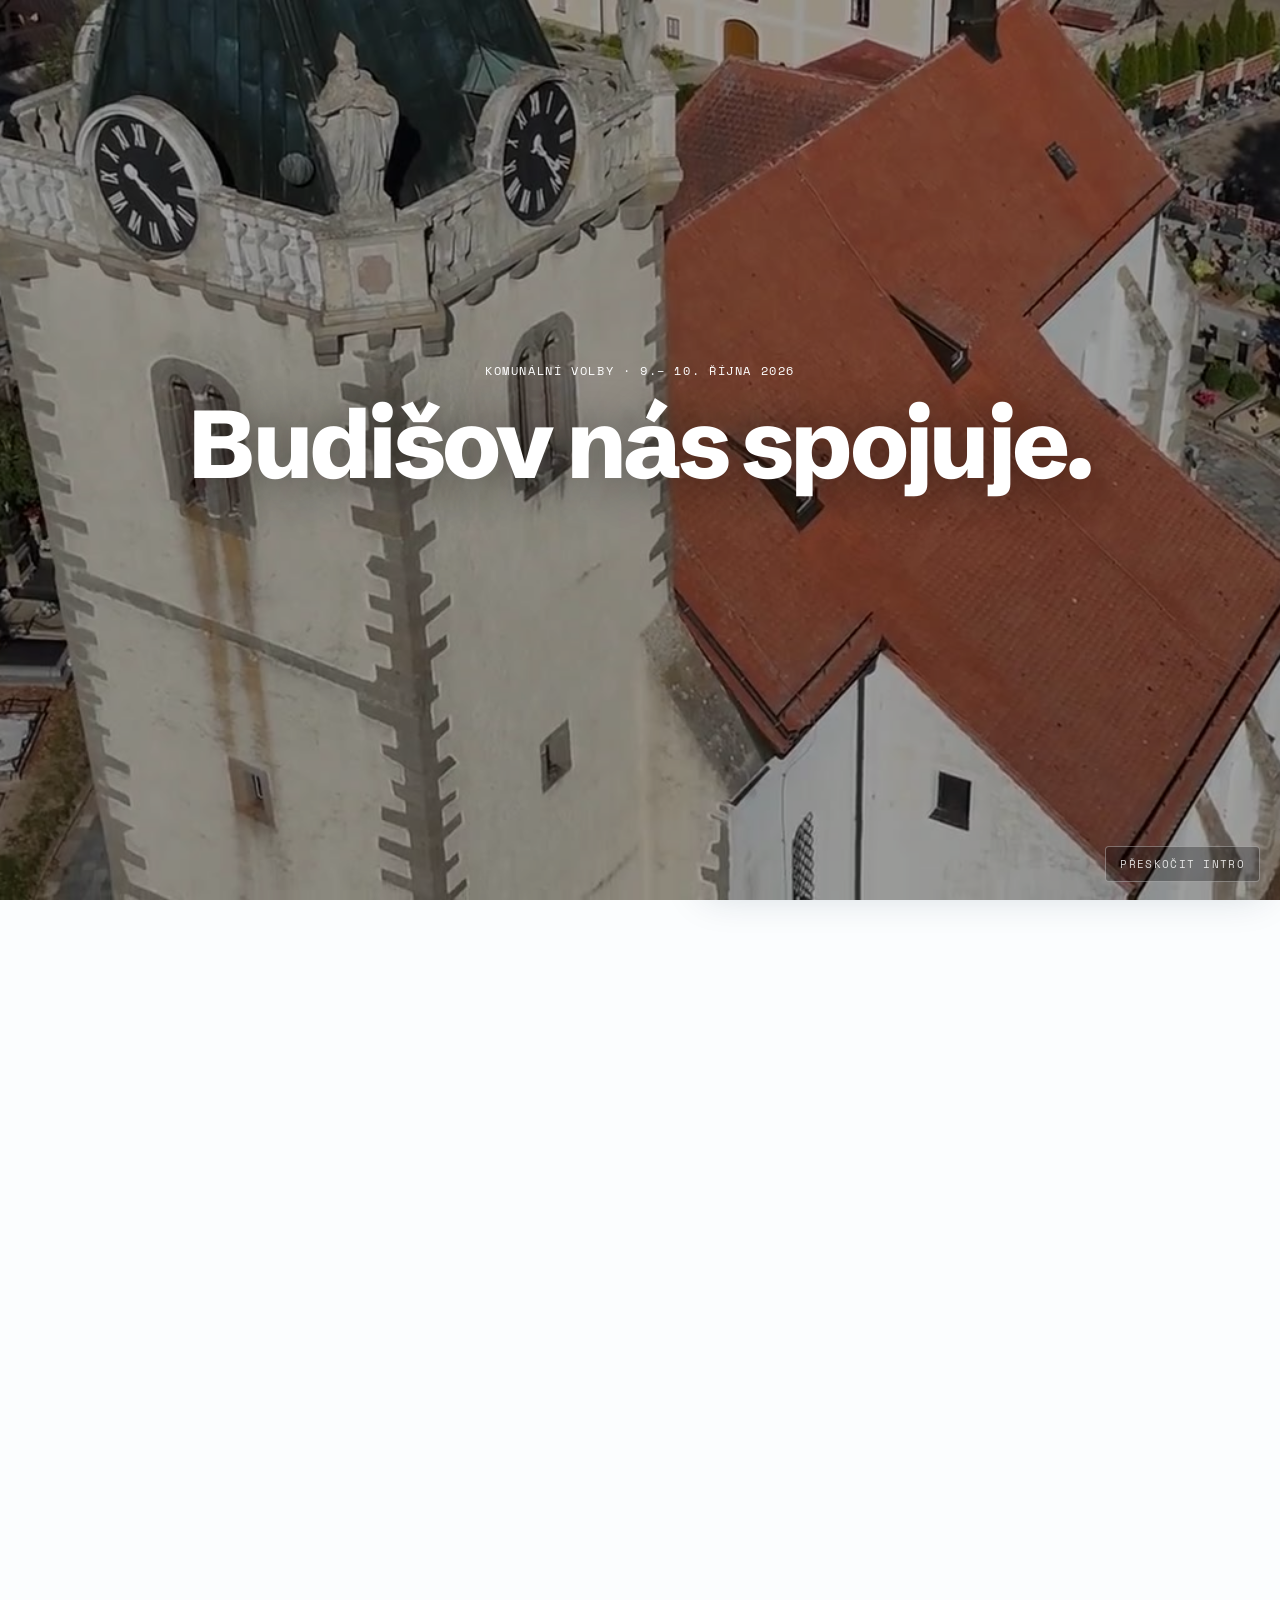
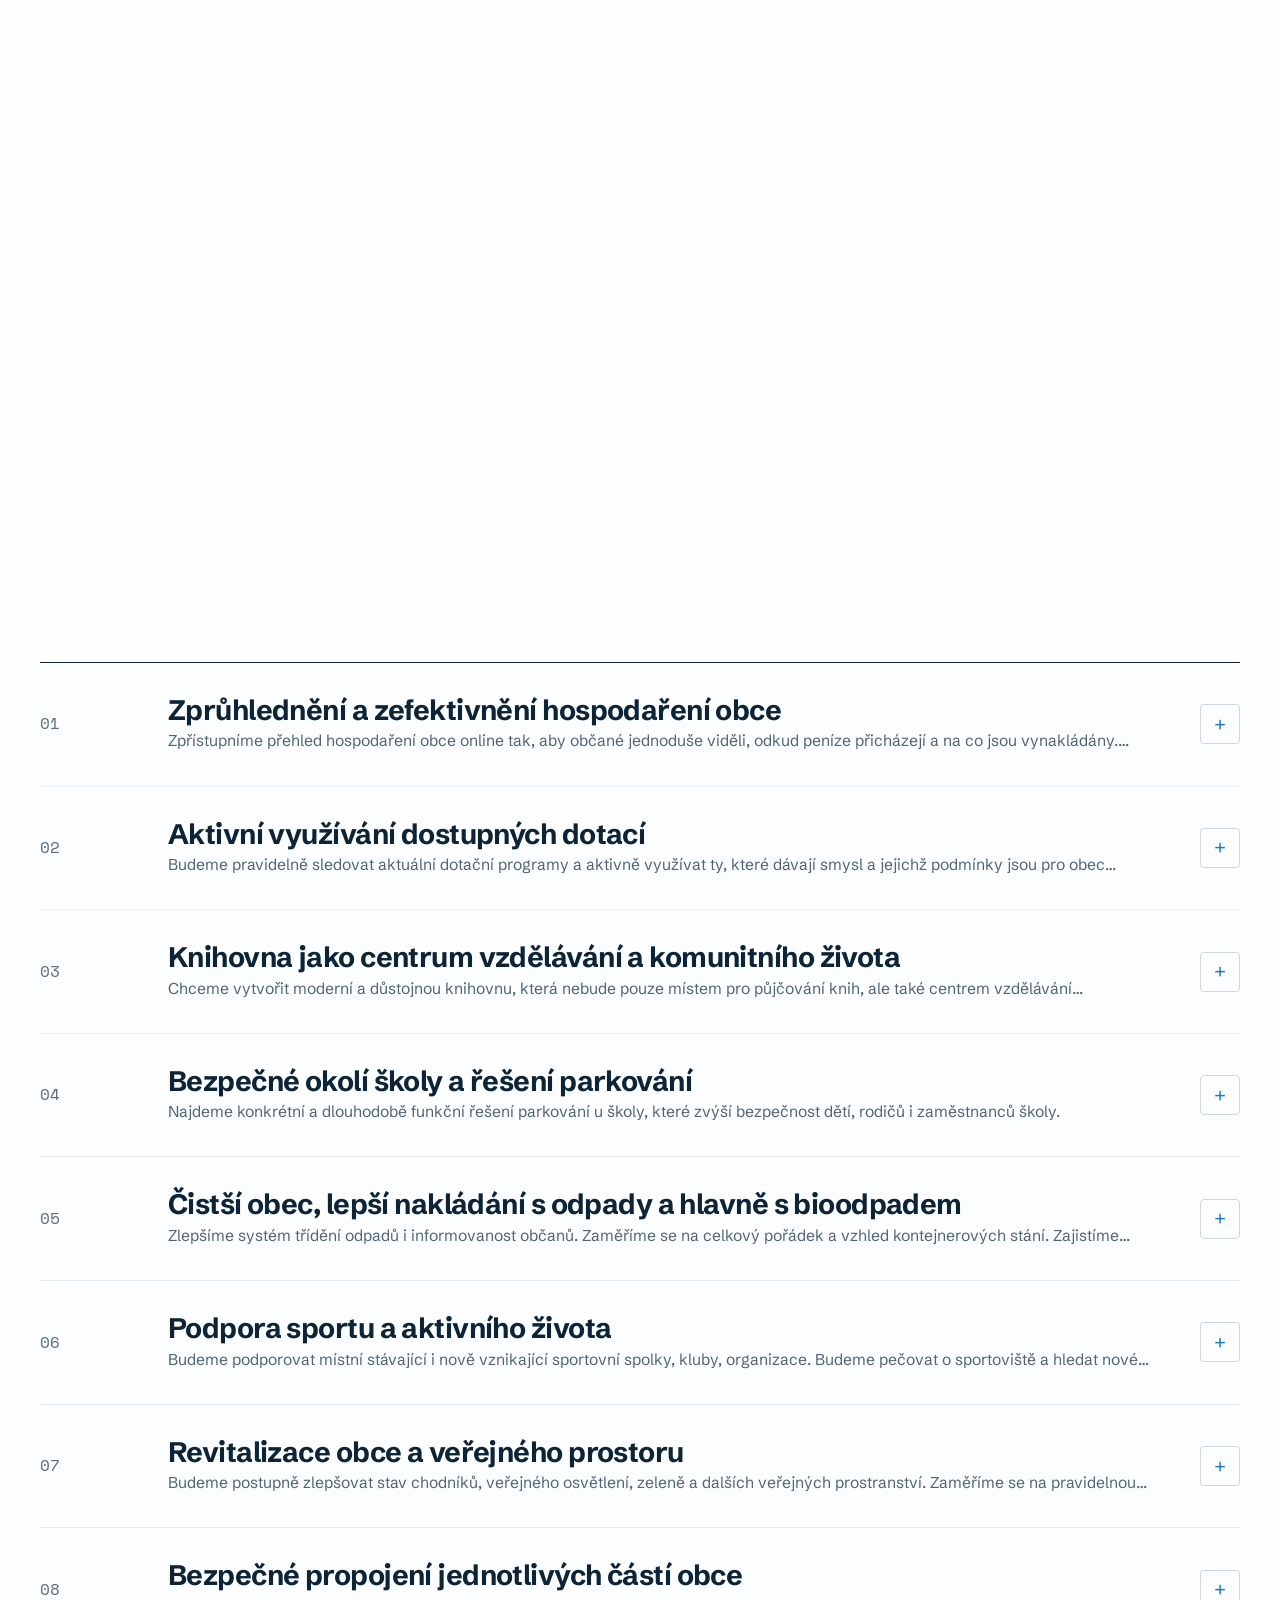
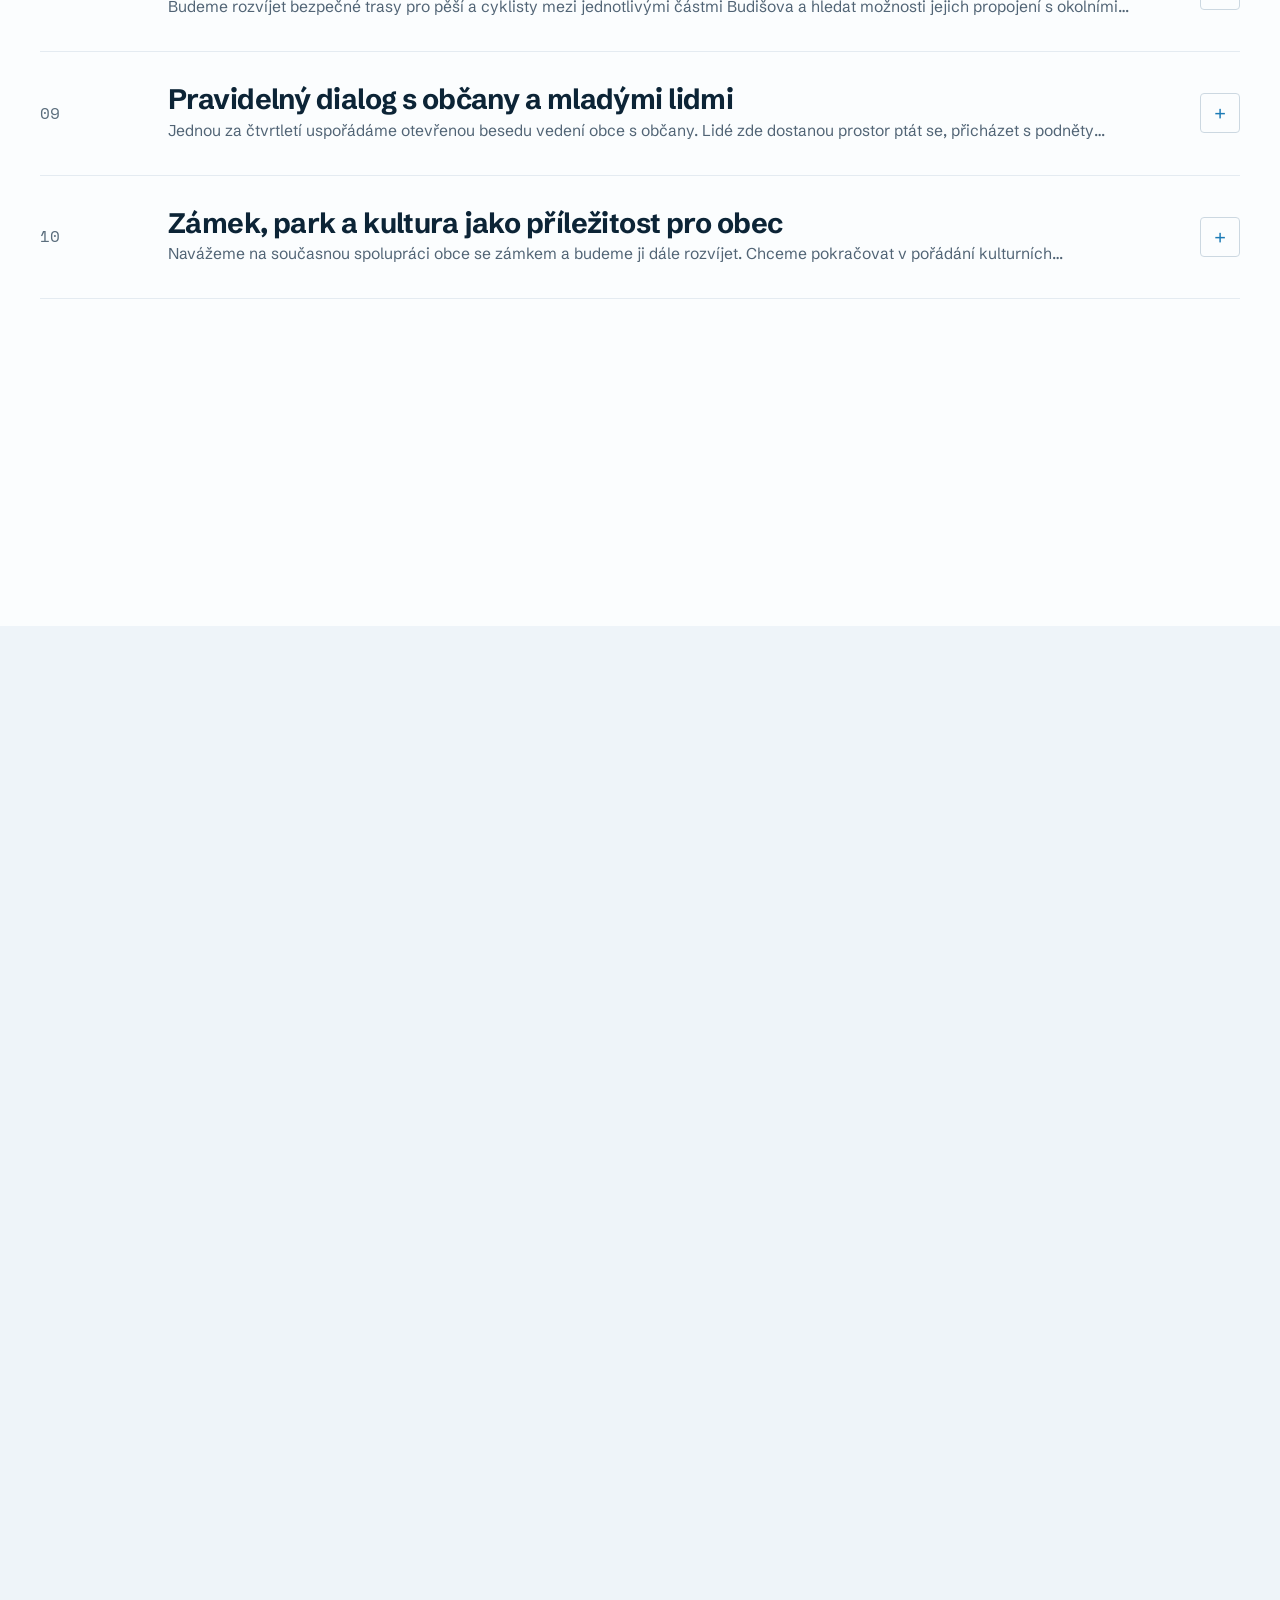
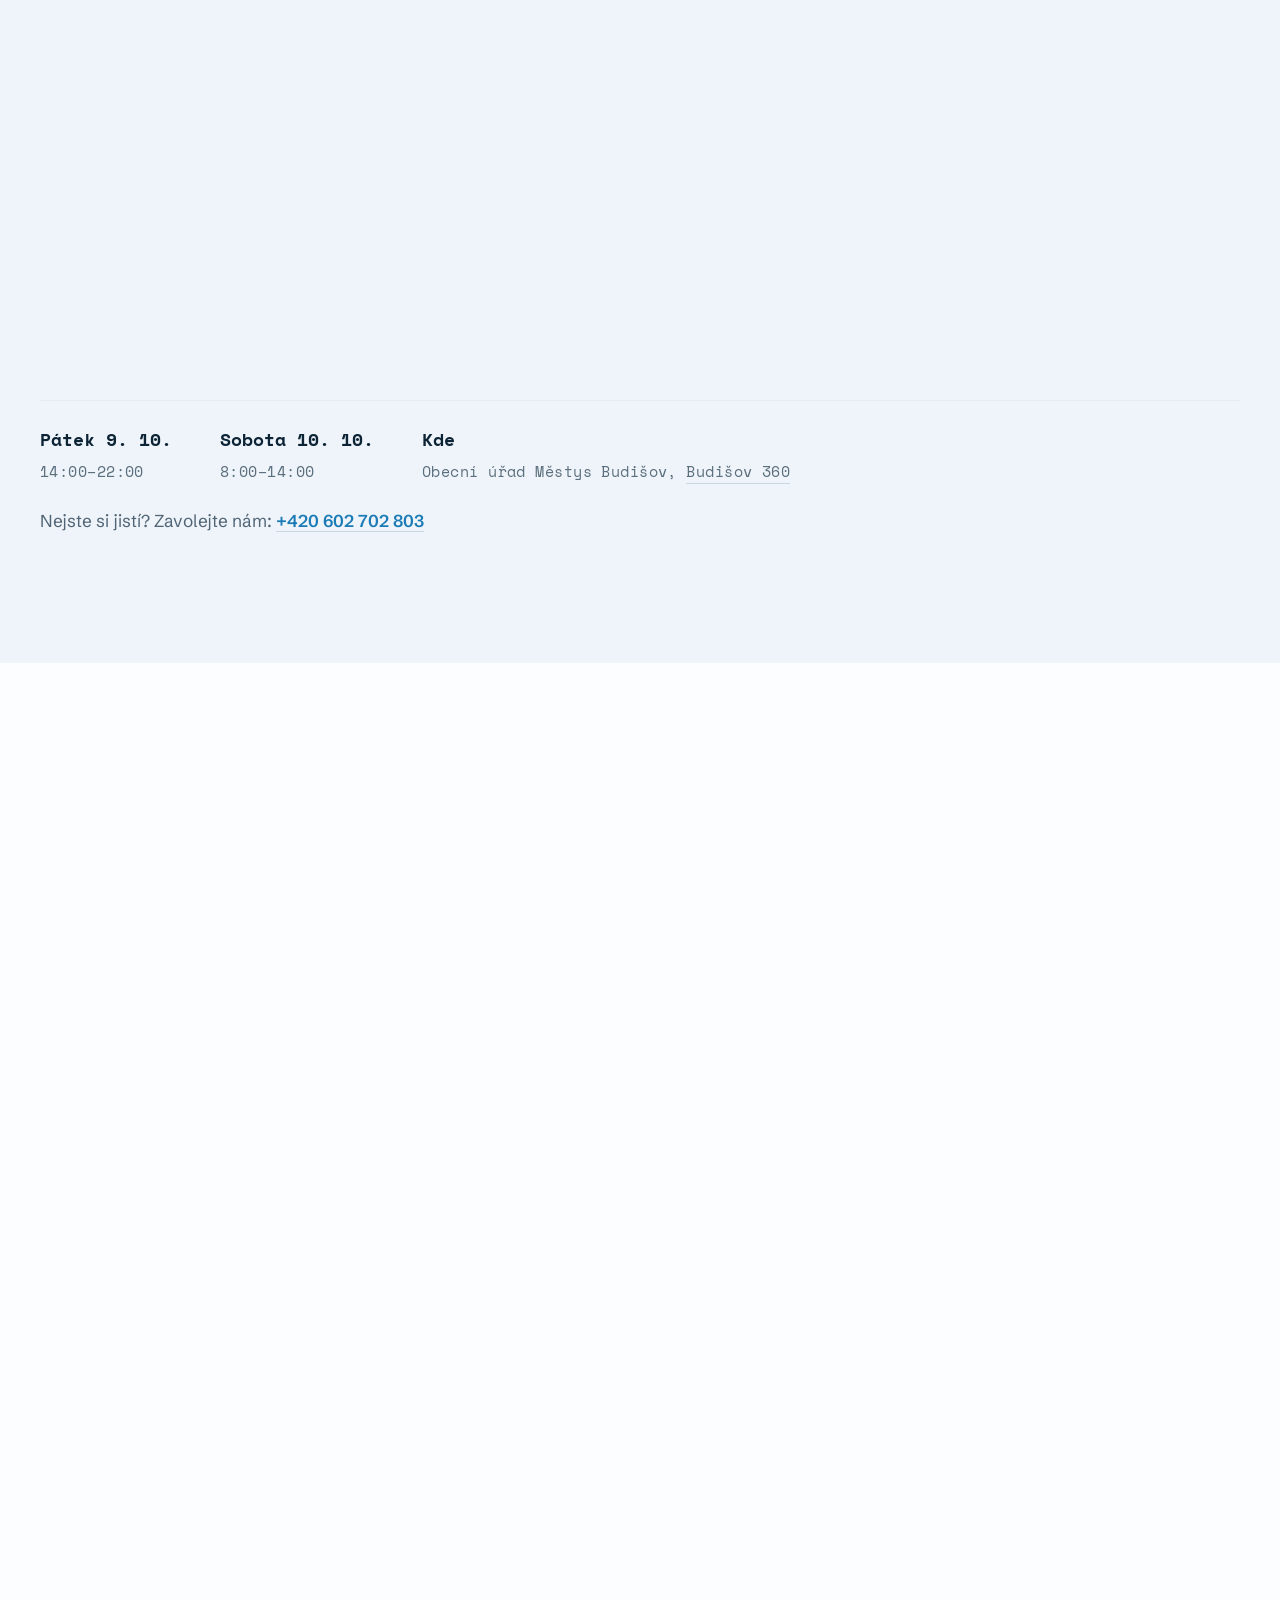
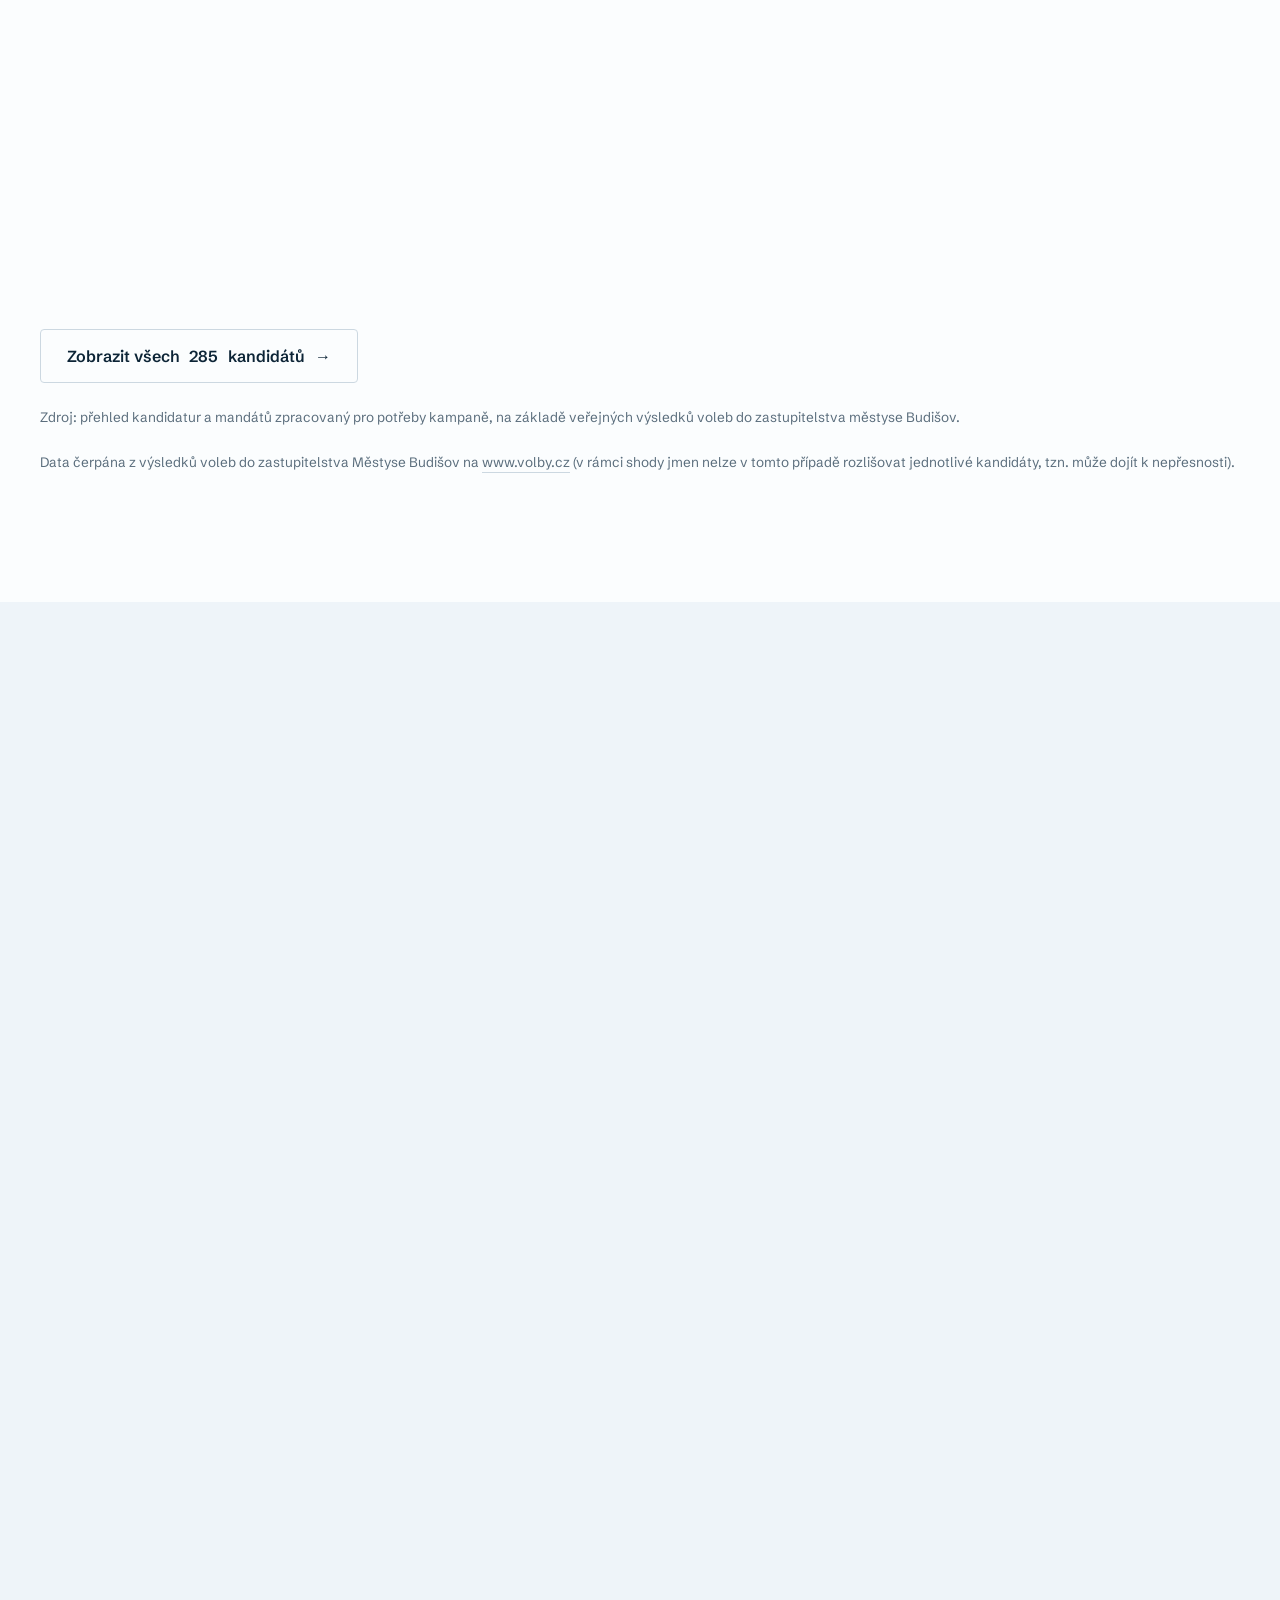
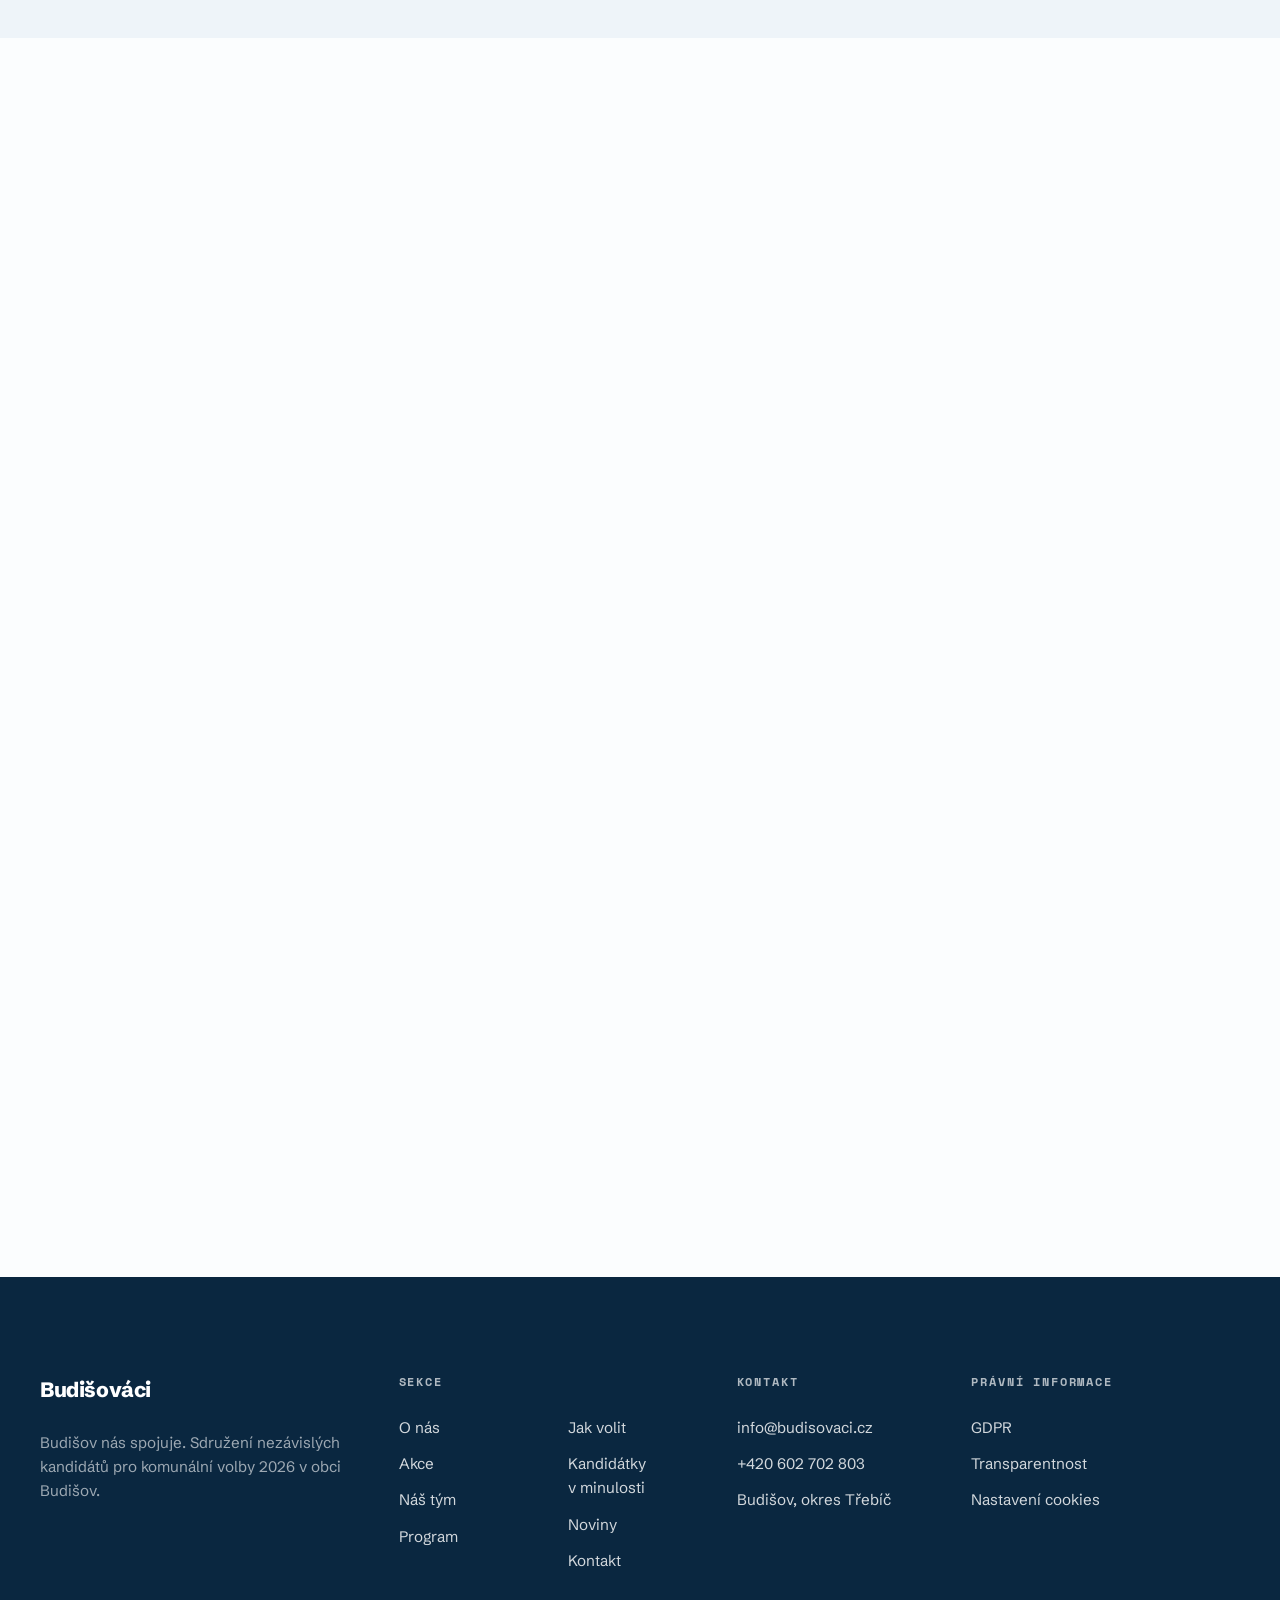
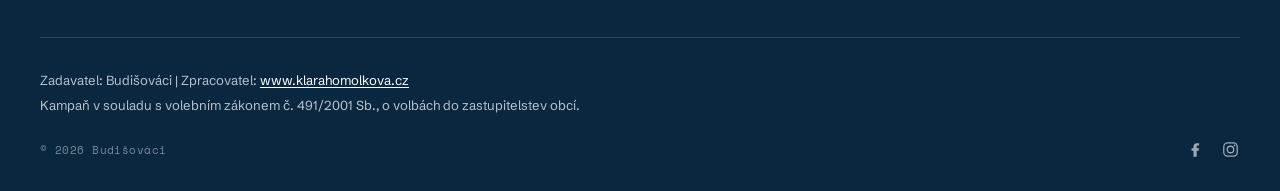
==== commit 2e8f392b: "Pridany ikonky Facebook/Instagram (kontakty + paticka) a zivy FB feed v telefonnim ramecku v sekci K" ====
--- a/index.html
+++ b/index.html
@@ -488,6 +488,13 @@
 .ev.ev-click .eplus{width:40px;height:40px;border:1px solid rgba(255,255,255,.22);border-radius:var(--r);display:grid;place-items:center;
   color:#fff;font-size:1.1rem;font-weight:300;transition:.25s}
 .ev.ev-click:hover .eplus,.ev.ev-click:focus-visible .eplus{background:var(--accent);color:#0b0b0b;border-color:var(--accent)}
+.ev-postponed{background:rgba(179,38,30,.12);border-bottom-color:rgba(179,38,30,.4)}
+.ev-postponed:hover{background:rgba(179,38,30,.18)}
+.ev-postponed .dd,.ev-postponed .mm,.ev-postponed h4{color:#FF6B61}
+.ev-postponed .eplus{border-color:rgba(255,107,97,.35)}
+.ev-postponed:hover .eplus,.ev-postponed:focus-visible .eplus{background:#FF6B61;border-color:#FF6B61}
+.ev-tag{display:inline-block;font-family:var(--mono);font-weight:800;font-size:.78rem;letter-spacing:.08em;
+  color:#fff;background:#B3261E;border-radius:100px;padding:6px 14px;white-space:nowrap}
 .ev .d{display:flex;align-items:baseline;gap:8px}
 .ev .d .dd{font-size:2.4rem;font-weight:800;letter-spacing:-.03em;line-height:.9}
 .ev .d .dd.tbd{font-size:1.35rem;letter-spacing:-.01em}  /* dokud není den: nahraďte "Brzy" číslem dne a smažte class tbd */
@@ -546,6 +553,9 @@
 .cinfo .v{font-size:1.1rem}
 .cinfo .v a{border-bottom:1.5px solid var(--line-2);padding-bottom:2px;transition:.3s}
 .cinfo .v a:hover{border-color:var(--brand);color:var(--brand)}
+.cinfo .v.soc{display:flex;gap:var(--s5)}
+.cinfo .v.soc a{display:inline-flex;align-items:center;gap:7px;border-bottom:1.5px solid var(--line-2)}
+.ico{width:18px;height:18px;fill:currentColor;flex:0 0 auto}
 .form-intro{font-size:1.08rem;font-weight:700;color:var(--ink);line-height:1.5;margin-bottom:var(--s6);
   padding-bottom:var(--s5);border-bottom:1px solid var(--line)}
 form .fld{margin-bottom:var(--s5)}
@@ -579,6 +589,18 @@
   animation:btnspin .7s linear infinite}
 @keyframes btnspin{to{transform:rotate(360deg)}}
 
+/* ============ SOCIÁLNÍ SÍTĚ (telefon s živým FB feedem, v kontaktech) ============ */
+.soc-item{border-bottom:none !important}
+.soc-note{margin-top:8px;font-size:.88rem;color:var(--ink-3)}
+.phone-feed{margin-top:var(--s5)}
+.device{position:relative;width:220px;max-width:100%;aspect-ratio:280/560;background:var(--ink-bg);
+  border-radius:26px;padding:9px;box-shadow:0 16px 36px -16px rgba(10,39,64,.3)}
+.device .notch{position:absolute;top:9px;left:50%;transform:translateX(-50%);width:72px;height:14px;
+  background:var(--ink-bg);border-radius:0 0 9px 9px;z-index:2}
+.device .screen{position:relative;width:100%;height:100%;background:var(--paper);border-radius:18px;
+  overflow:hidden;padding-top:16px;display:flex;flex-direction:column;align-items:center}
+.social-noscript{font-size:.85rem;color:var(--ink-2);padding:0 12px}
+
 /* ============ FOOTER ============ */
 footer{background:var(--ink-bg);color:#fff;padding:var(--s9) 0 var(--s6)}
 .foot-top{display:grid;grid-template-columns:1.6fr 1.5fr 1fr 1.3fr;gap:var(--gap);padding-bottom:var(--s8);border-bottom:1px solid rgba(255,255,255,.14)}
@@ -594,8 +616,12 @@
 footer ul a{color:rgba(255,255,255,.82);font-size:.95rem;transition:.25s}
 footer ul li{font-size:.95rem;color:rgba(255,255,255,.82)}
 footer ul a:hover{color:var(--brand)}
-.foot-bottom{display:flex;justify-content:space-between;flex-wrap:wrap;gap:var(--s3);padding-top:var(--s5);
+.foot-bottom{display:flex;justify-content:space-between;align-items:center;flex-wrap:wrap;gap:var(--s3);padding-top:var(--s5);
   font-family:var(--mono);font-size:.7rem;letter-spacing:.04em;color:rgba(255,255,255,.45)}
+.foot-soc{display:flex;gap:var(--s4)}
+.foot-soc a{color:rgba(255,255,255,.6);display:flex;transition:.25s}
+.foot-soc a:hover{color:var(--brand)}
+.foot-soc .ico{width:19px;height:19px}
 .disclaimer{background:var(--ink-bg);color:rgba(255,255,255,.4);text-align:center;font-family:var(--mono);
   font-size:.66rem;letter-spacing:.06em;padding:0 var(--pad) var(--s6)}
 
@@ -750,6 +776,8 @@
 </head>
 <body>
 <a class="skip-link" href="#obsah">Přeskočit na obsah</a>
+<div id="fb-root"></div>
+<script async defer crossorigin="anonymous" src="https://connect.facebook.net/cs_CZ/sdk.js#xfbml=1&amp;version=v19.0"></script>
 <script>/* intro arm — hned, ať neproblikne nav/claim při první návštěvě */
 try{if(!sessionStorage.getItem('introPlayed'))document.documentElement.classList.add('intro-armed');}catch(e){}</script>
 <!-- ============ FILMOVÝ VSTUP (intro video) ============ -->
@@ -847,7 +875,7 @@
       <div><span class="kicker">Kde nás potkáte</span><h2 class="h1">Přijďte za námi</h2></div>
     </div>
     <div class="ev-list rv">
-      <div class="ev ev-click" data-desc="Pozvali jsme čelní představitele všech kandidátních listin účástnící se letošních komunálních voleb u nás v Budišově. Přijďte si poslechnout debatu o směřování Budišova, o představách a vizích jednotlivých sdružení či jednotlivců. Bude to 100% otevřená a nestranná debata, takže budete mít prostor pomocí papírku nebo nahlas říci svůj názor, dotaz či prosbu, prostě vyřešit nějaké ty nepravosti a posouvat tak Budišov zase o krok dál. Navíc se akce zúčastní jeden významný host, o kterého by byla škoda přijít! Občerstvení zdarma bude na této akci také zajištěno." tabindex="0" role="button" aria-haspopup="dialog"><div class="d"><span class="dd">4</span><span class="mm">Říj</span></div><div class="em"><h4>Beseda s kandidujícími subjekty</h4><p>Sál ZŠ Budišov</p></div><div class="et">15:00–18:00</div><div class="eplus" aria-hidden="true">+</div></div>
+      <div class="ev ev-click ev-postponed" data-desc="Je nám to velice líto, ale z důvodů mnohočetných omluvenek, řádících viróz a dalších okolností, jsme nuceni toto setkání přesunout. Pokud budete mít chuť a čas na individuální setkání, napište nám prosím na info@budisovaci.cz a my se za vámi rádi zastavíme. Stejně tak bychom rádi dělali setkání s občany pravidelně, ať už volby dopadnou jakkoliv. Další bližší informace ohledně náhradního termínu setkání zveřejníme co nejdříve. Děkujeme za pochopení a omlouváme se všem, kteří chtěli dorazit." tabindex="0" role="button" aria-haspopup="dialog"><div class="d"><span class="dd">4</span><span class="mm">Říj</span></div><div class="em"><h4>Beseda s kandidujícími subjekty</h4><p>Sál ZŠ Budišov</p></div><div class="et"><span class="ev-tag">PŘESUNUTO!!!</span></div><div class="eplus" aria-hidden="true">+</div></div>
       <div class="ev"><div class="d"><span class="dd rng">9.– 10.</span><span class="mm">Říj</span></div><div class="em"><h4>Volby do Zastupitelstev obcí</h4><p>Obecní úřad Městys Budišov</p></div><div class="et"></div><div class="eplus" aria-hidden="true"></div></div>
       <div class="ev ev-click" data-desc="Dětská videodiskotéka, navazovat bude dospělácká videodiskotéka – bližší informace upřesníme." tabindex="0" role="button" aria-haspopup="dialog"><div class="d"><span class="dd">31</span><span class="mm">Říj</span></div><div class="em"><h4>Podzimní párty</h4><p>Sál ZŠ Budišov</p></div><div class="et"></div><div class="eplus" aria-hidden="true">+</div></div>
       <div class="ev ev-click" data-desc="Show je určena pro děti i dospělé, pro zájemce může následovat i kouzelnický workshop – bližší informace upřesníme." tabindex="0" role="button" aria-haspopup="dialog"><div class="d"><span class="dd">1</span><span class="mm">Lis</span></div><div class="em"><h4>Velká kouzelnická show</h4><p>Sál ZŠ Budišov</p></div><div class="et"></div><div class="eplus" aria-hidden="true">+</div></div>
@@ -1171,6 +1199,30 @@
       <div class="cinfo rv">
         <div class="item"><div class="k">Mail</div><div class="v"><a href="mailto:info@budisovaci.cz">info@budisovaci.cz</a></div></div>
         <div class="item"><div class="k">Telefon</div><div class="v"><a href="tel:+420602702803">+420 602 702 803</a></div></div>
+        <div class="item soc-item">
+          <div class="k">Sledujte nás</div>
+          <div class="v soc">
+            <a href="https://www.facebook.com/profile.php?id=61594722493117&amp;locale=cs_CZ" target="_blank" rel="noopener"><svg class="ico" viewBox="0 0 24 24" aria-hidden="true"><path d="M13.5 21v-7.5h2.5l.5-3h-3V8.5c0-.9.25-1.5 1.56-1.5H16.5V4.3C16.17 4.25 15.1 4.15 13.85 4.15 11.25 4.15 9.5 5.73 9.5 8.2v2.3H7v3h2.5V21h4z"/></svg>Facebook</a>
+            <a href="https://www.instagram.com/budisovaci/" target="_blank" rel="noopener"><svg class="ico" viewBox="0 0 24 24" aria-hidden="true"><rect x="3.5" y="3.5" width="17" height="17" rx="5" fill="none" stroke="currentColor" stroke-width="1.6"/><circle cx="12" cy="12" r="4.1" fill="none" stroke="currentColor" stroke-width="1.6"/><circle cx="17.1" cy="6.9" r="1.1"/></svg>Instagram</a>
+          </div>
+          <div class="phone-feed">
+            <div class="device">
+              <div class="notch"></div>
+              <div class="screen" id="fb-feed">
+                <div class="fb-page"
+                  data-href="https://www.facebook.com/profile.php?id=61594722493117"
+                  data-tabs="timeline" data-width="280" data-height="460"
+                  data-small-header="true" data-adapt-container-width="true"
+                  data-hide-cover="false" data-show-facepile="false">
+                  <blockquote cite="https://www.facebook.com/profile.php?id=61594722493117" class="fb-xfbml-parameters">
+                    <a href="https://www.facebook.com/profile.php?id=61594722493117">Budišováci</a>
+                  </blockquote>
+                </div>
+                <noscript><p class="social-noscript">Pro zobrazení příspěvků povolte JavaScript, nebo nás najděte přímo na <a href="https://www.facebook.com/profile.php?id=61594722493117&amp;locale=cs_CZ" target="_blank" rel="noopener">Facebooku</a>.</p></noscript>
+              </div>
+            </div>
+          </div>
+        </div>
       </div>
       <form class="rv" id="contact-form" novalidate>
         <p class="form-intro">Chcete dostávat novinky z první ruky, nebo se stát naším podporovatelem? Nechte nám na sebe kontakt.</p>
@@ -1212,7 +1264,13 @@
       <p>Zadavatel: Budišováci | Zpracovatel: <a href="https://www.klarahomolkova.cz" target="_blank" rel="noopener">www.klarahomolkova.cz</a></p>
       <p>Kampaň v souladu s volebním zákonem č. 491/2001 Sb., o volbách do zastupitelstev obcí.</p>
     </div>
-    <div class="foot-bottom"><span>© 2026 Budišováci</span></div>
+    <div class="foot-bottom">
+      <span>© 2026 Budišováci</span>
+      <div class="foot-soc">
+        <a href="https://www.facebook.com/profile.php?id=61594722493117&amp;locale=cs_CZ" target="_blank" rel="noopener" aria-label="Facebook Budišováci"><svg class="ico" viewBox="0 0 24 24" aria-hidden="true"><path d="M13.5 21v-7.5h2.5l.5-3h-3V8.5c0-.9.25-1.5 1.56-1.5H16.5V4.3C16.17 4.25 15.1 4.15 13.85 4.15 11.25 4.15 9.5 5.73 9.5 8.2v2.3H7v3h2.5V21h4z"/></svg></a>
+        <a href="https://www.instagram.com/budisovaci/" target="_blank" rel="noopener" aria-label="Instagram Budišováci"><svg class="ico" viewBox="0 0 24 24" aria-hidden="true"><rect x="3.5" y="3.5" width="17" height="17" rx="5" fill="none" stroke="currentColor" stroke-width="1.6"/><circle cx="12" cy="12" r="4.1" fill="none" stroke="currentColor" stroke-width="1.6"/><circle cx="17.1" cy="6.9" r="1.1"/></svg></a>
+      </div>
+    </div>
   </div>
 </footer>
 
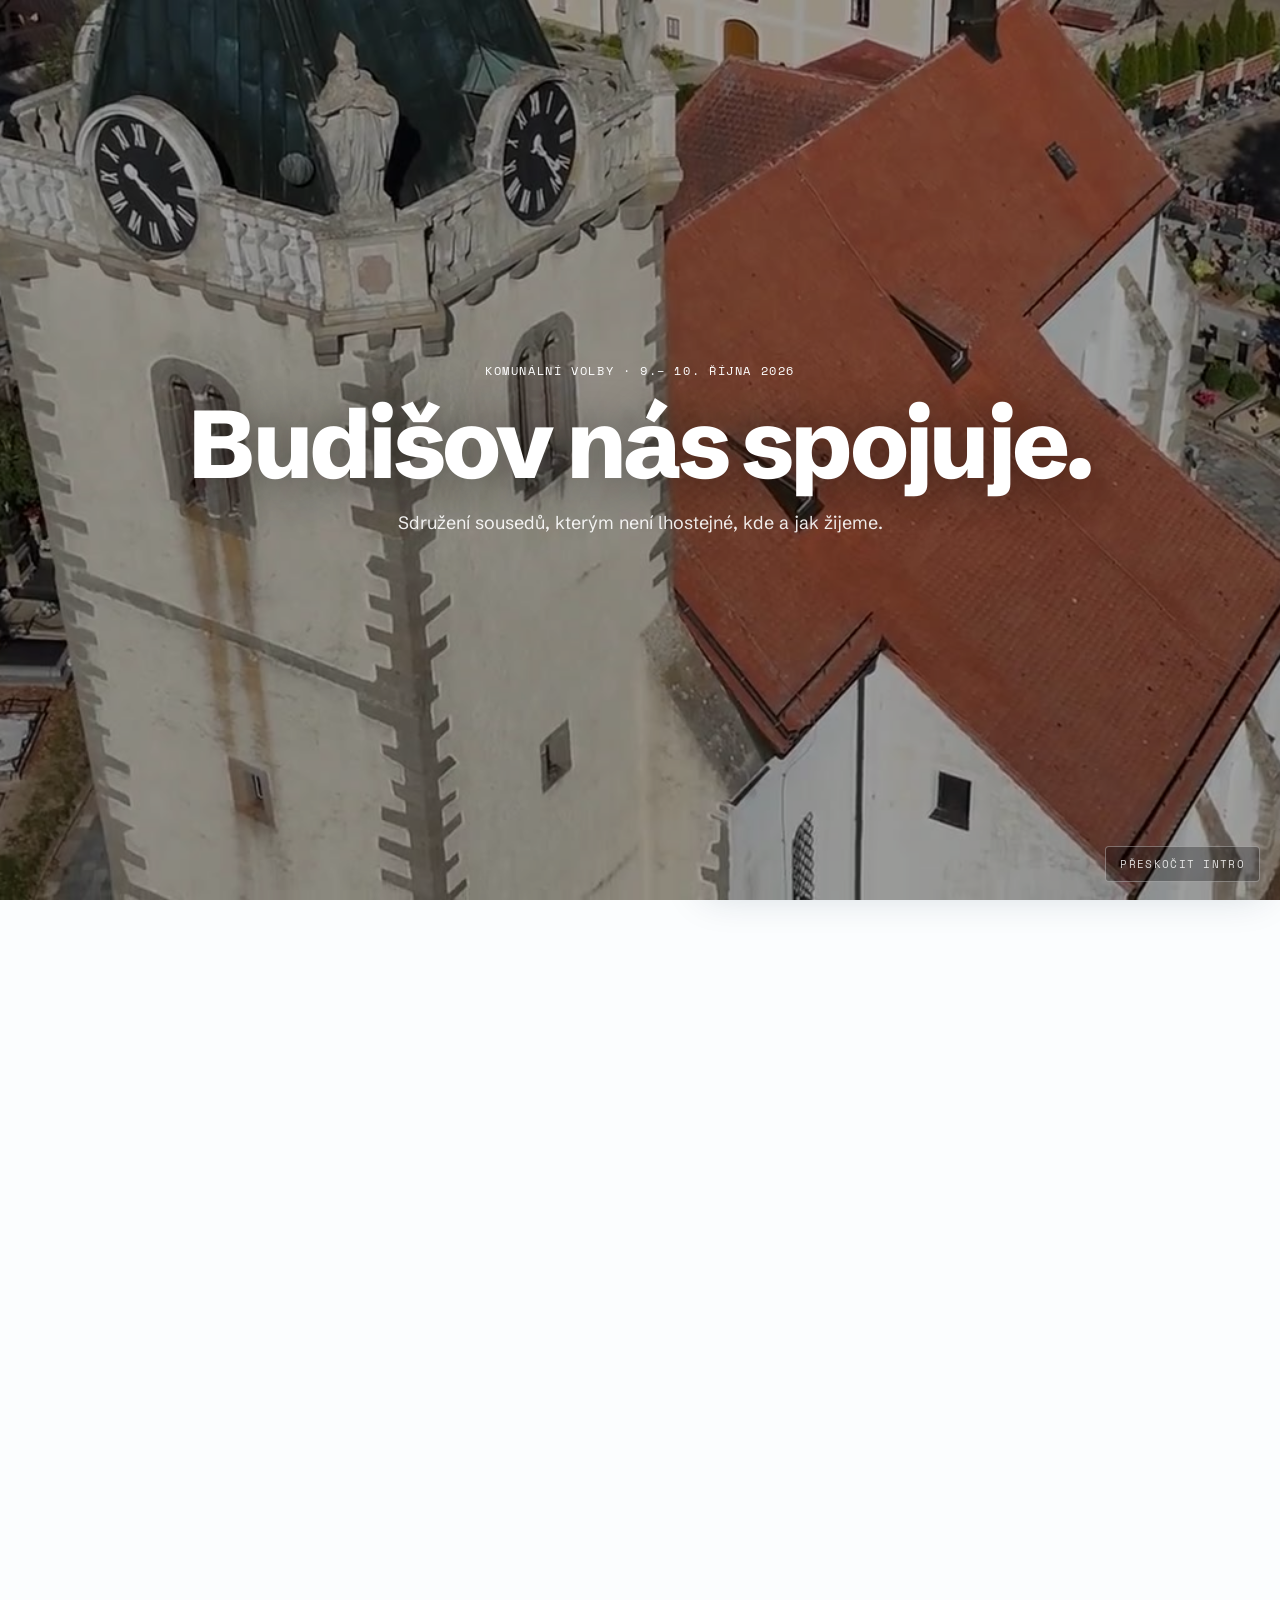
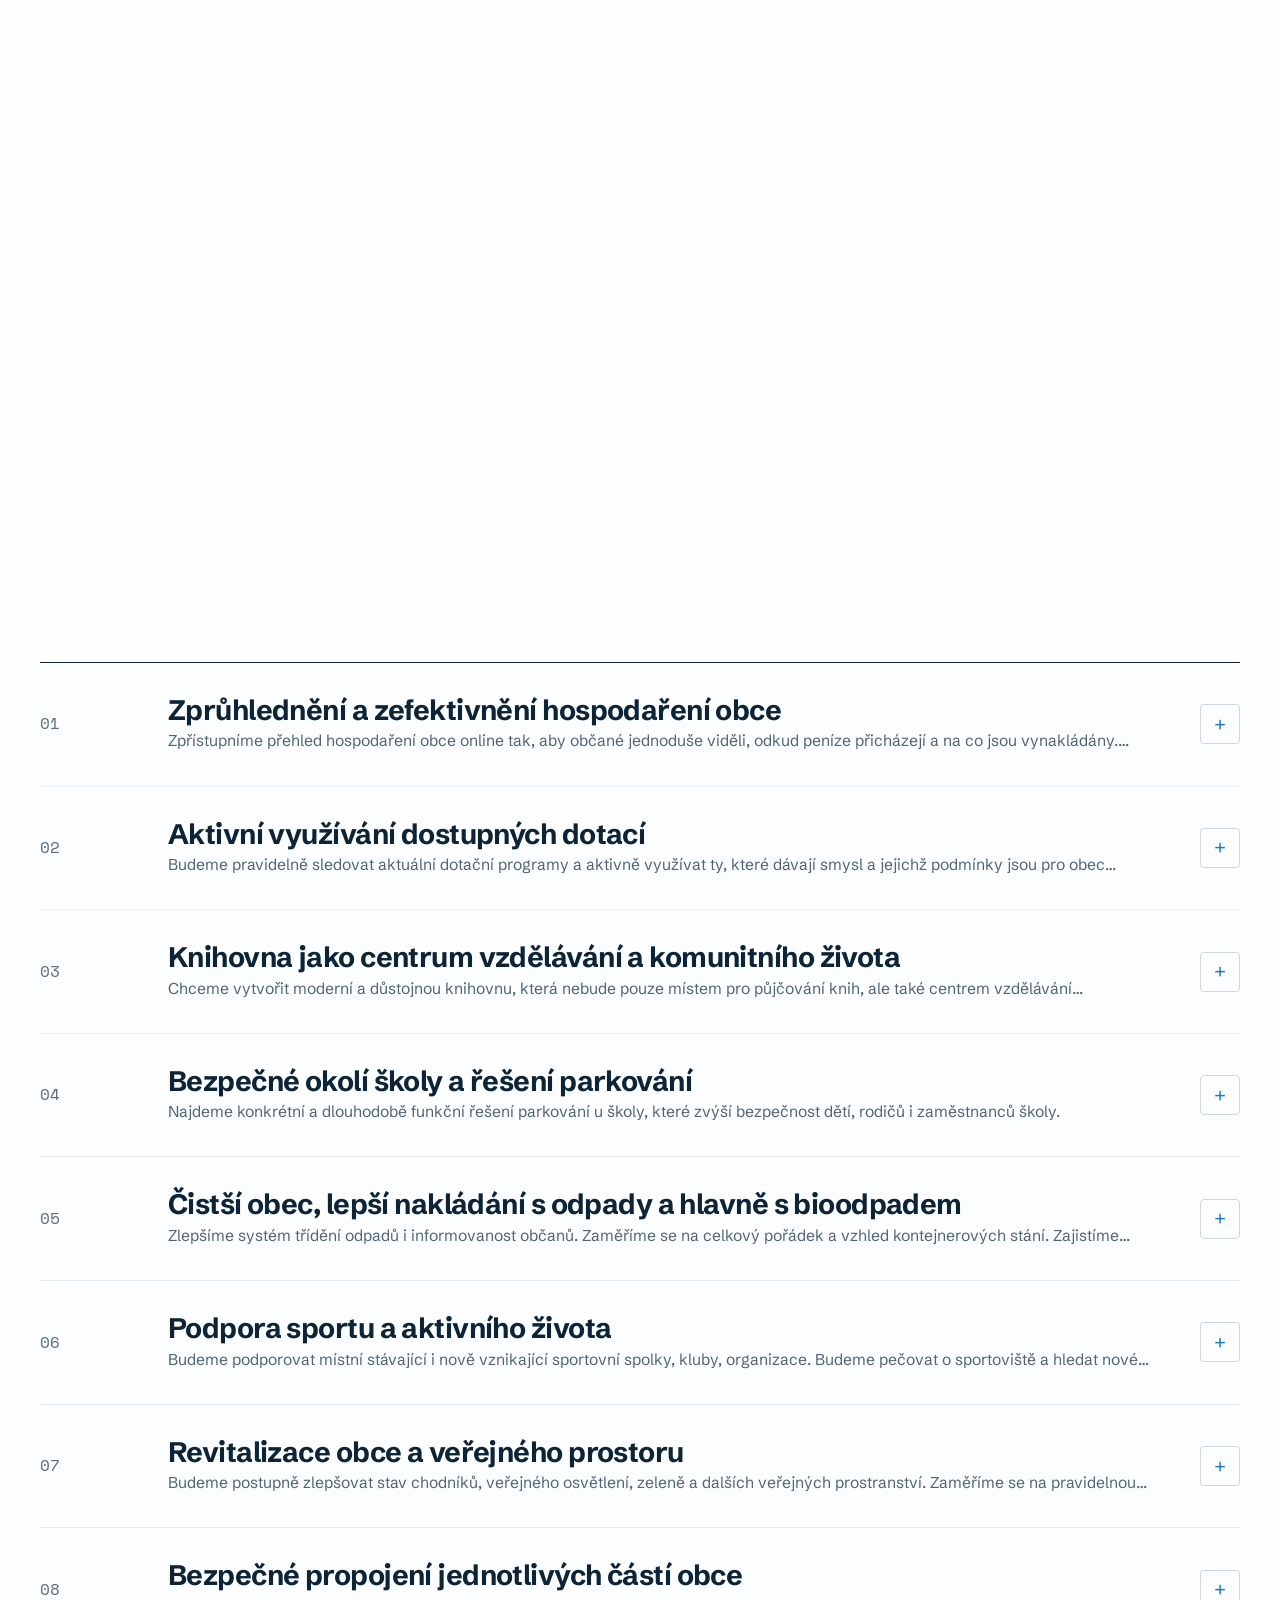
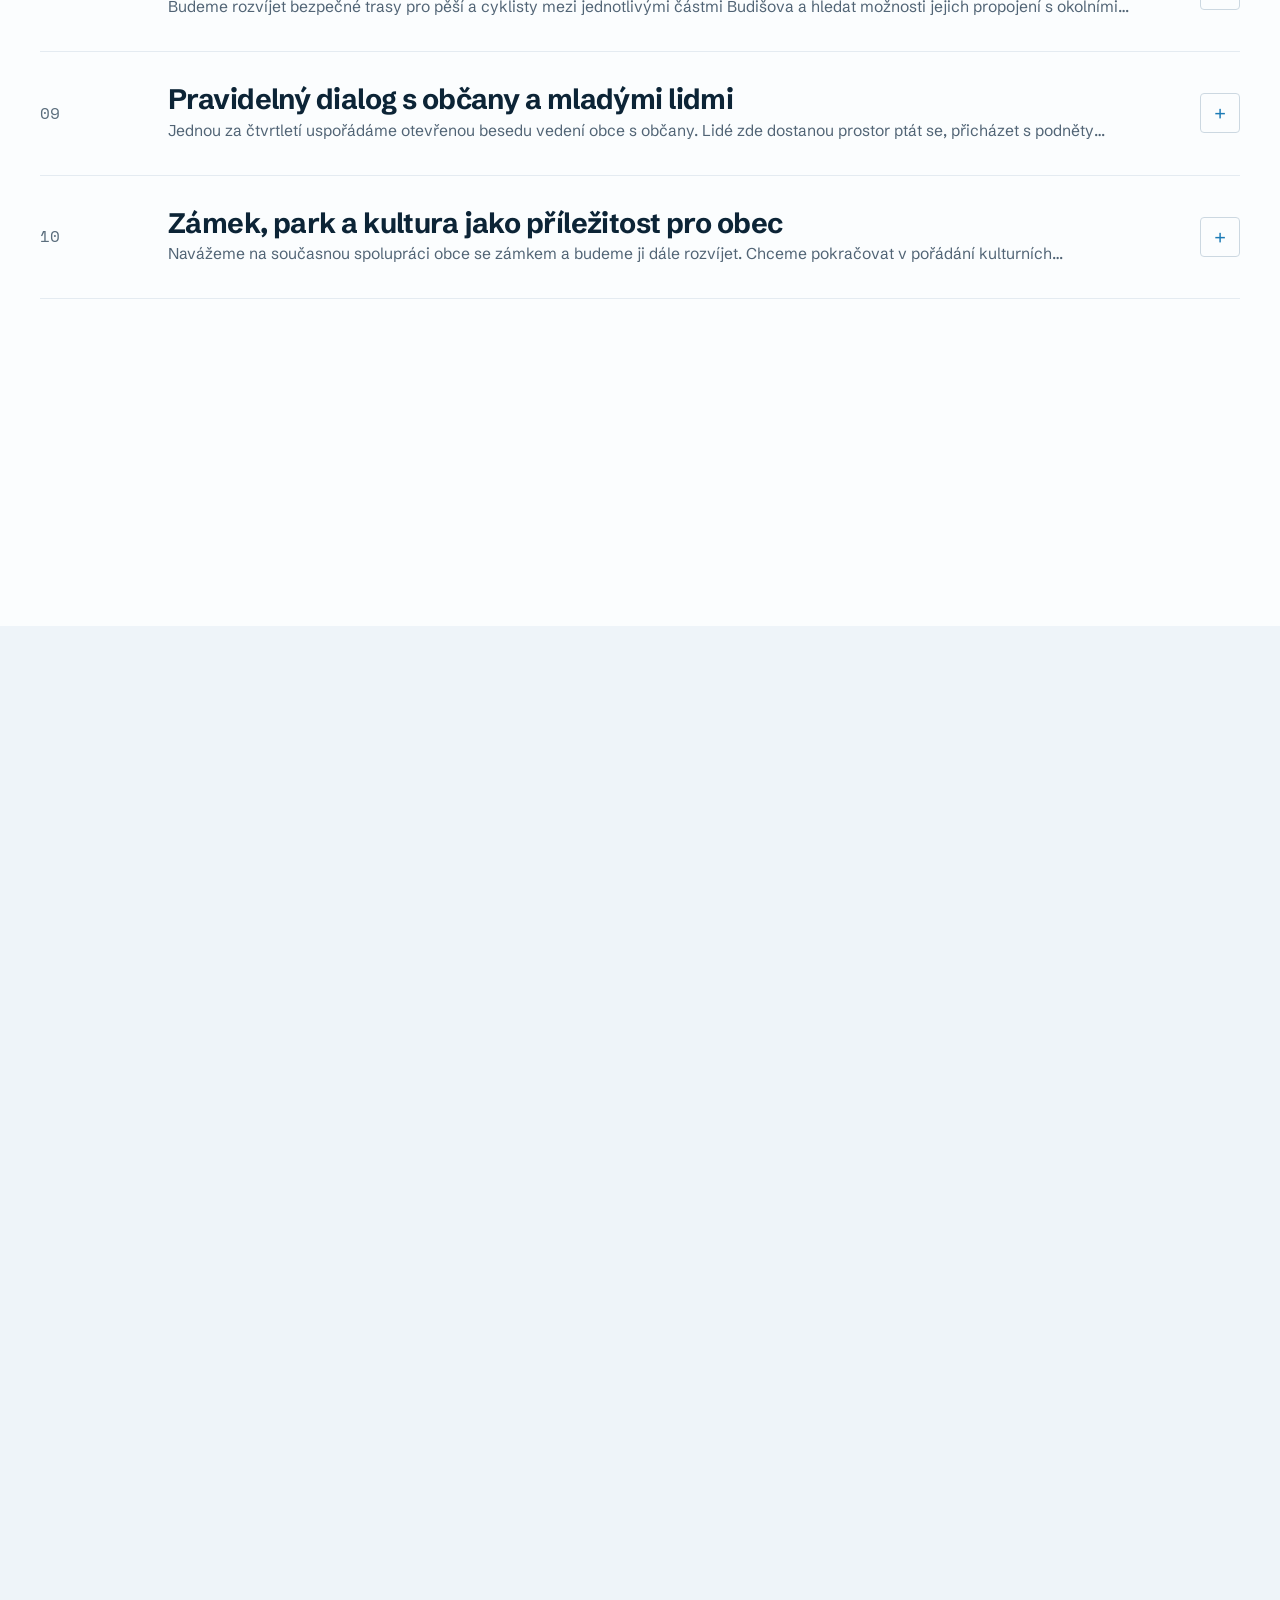
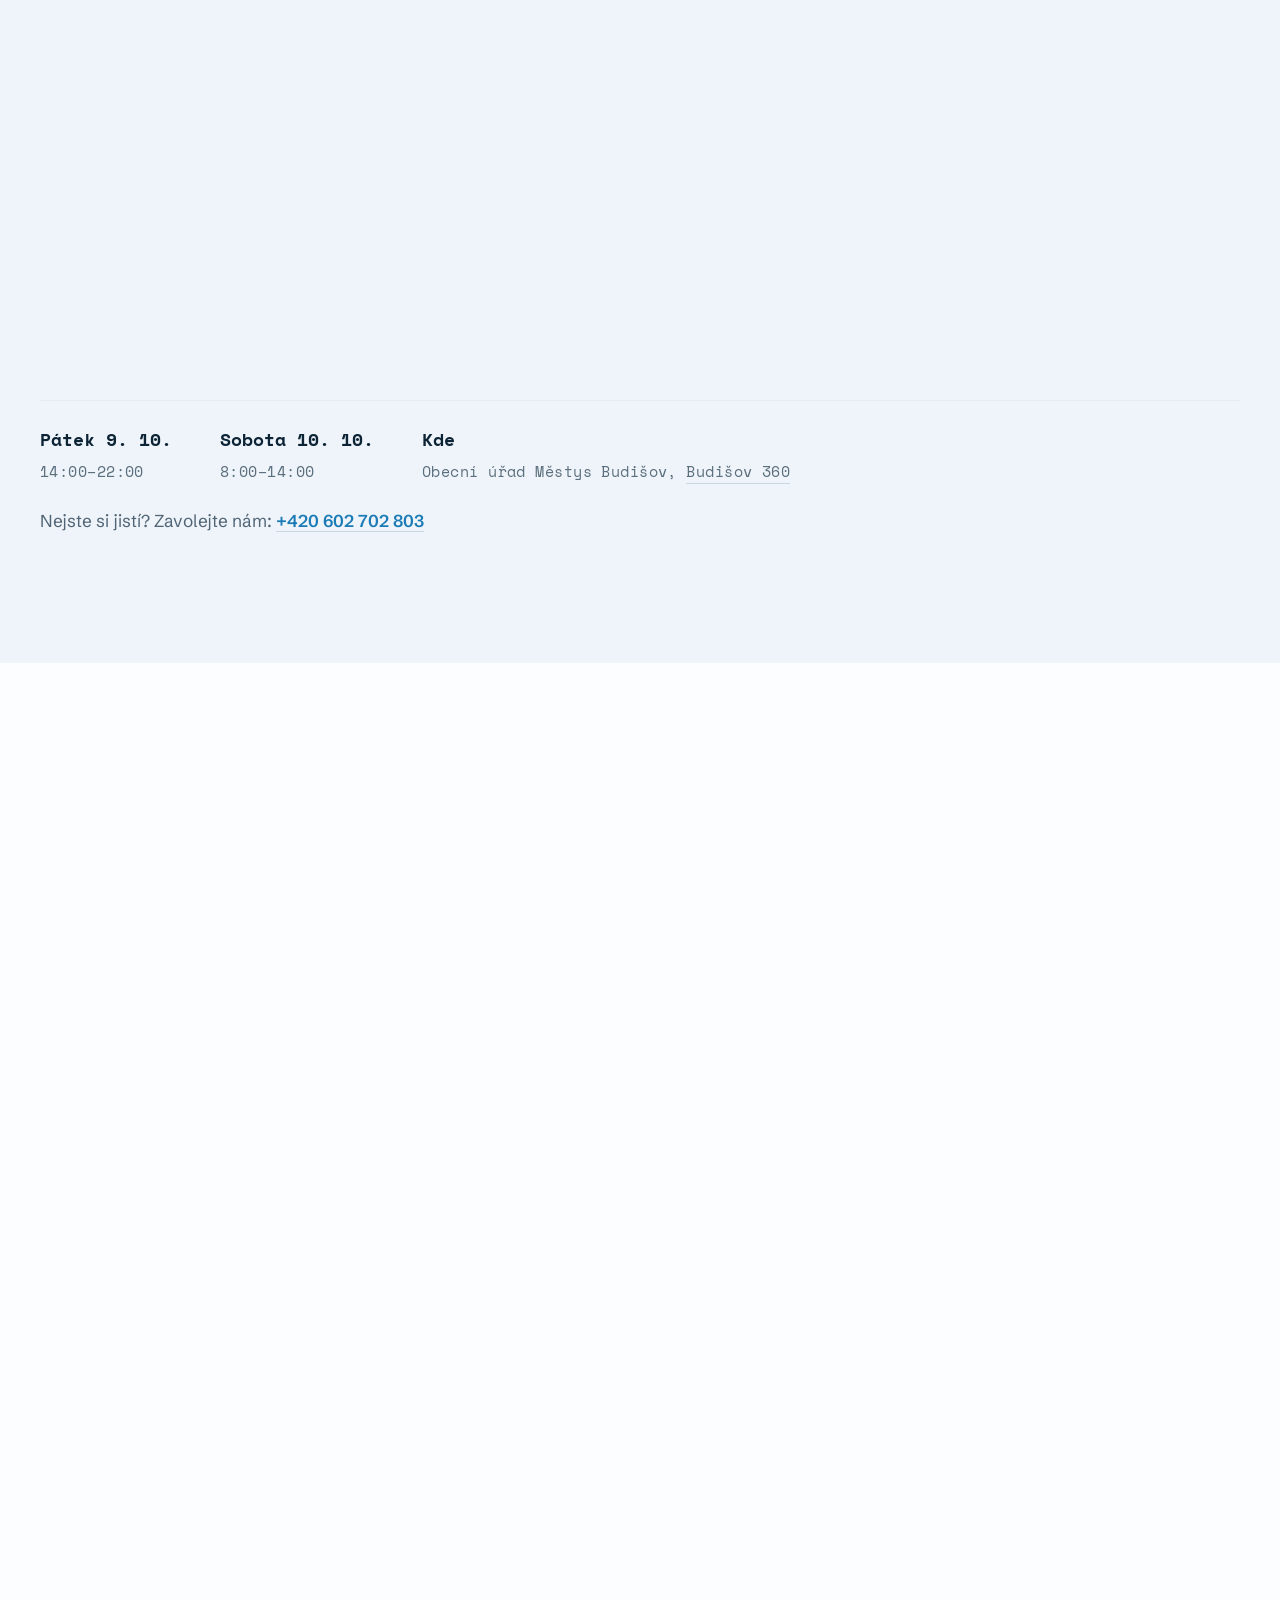
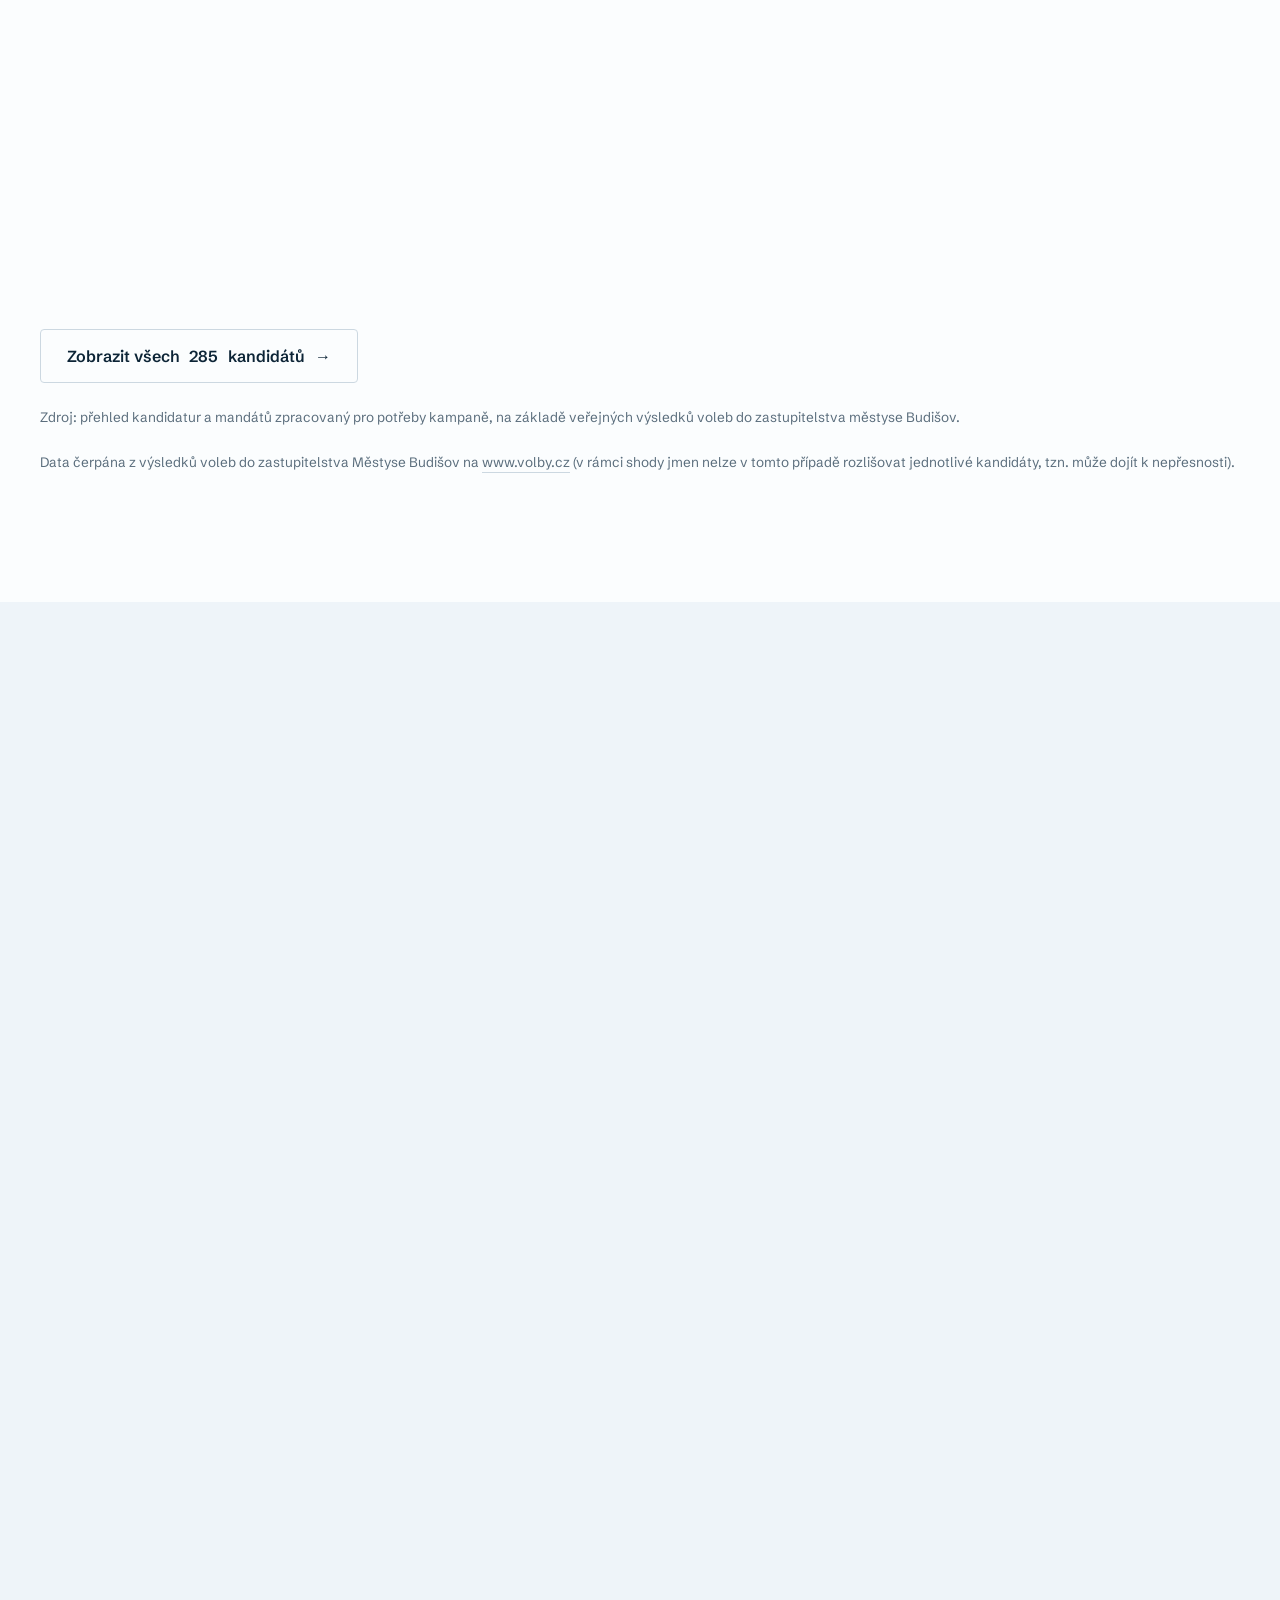
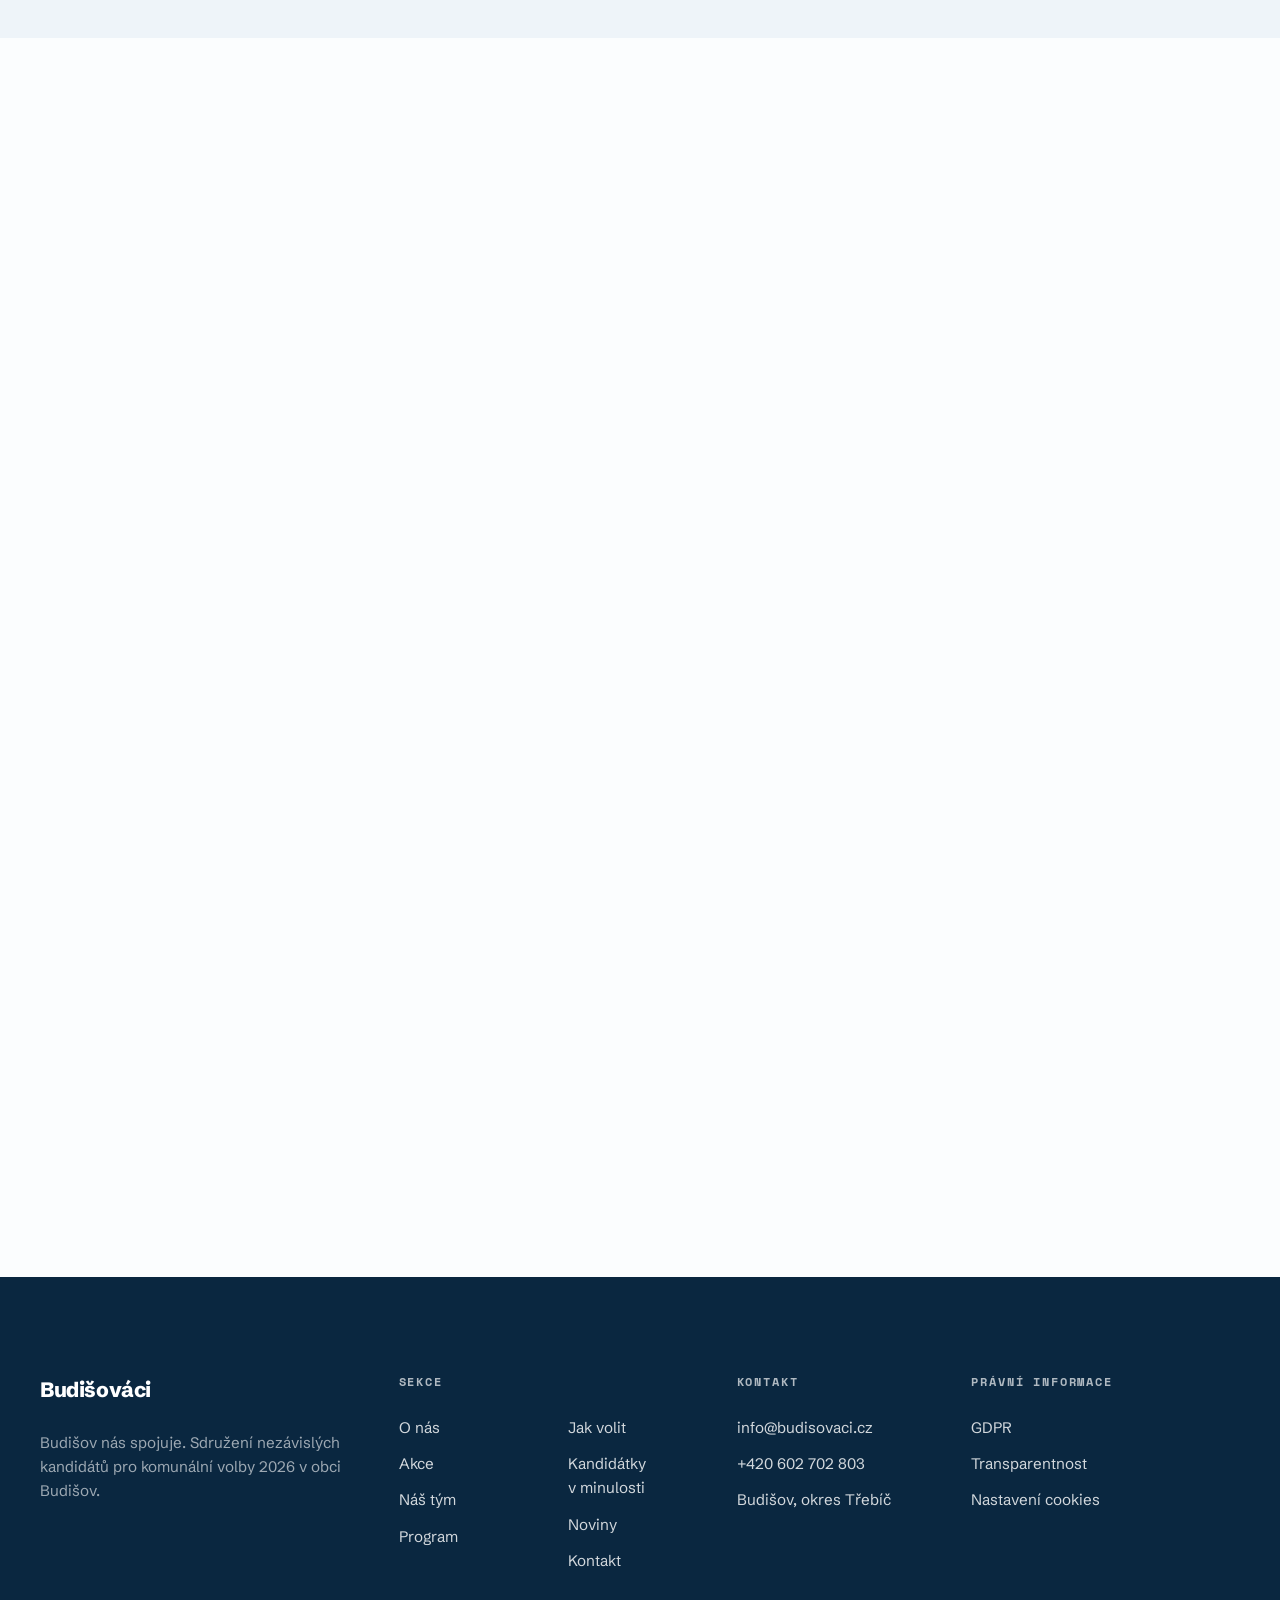
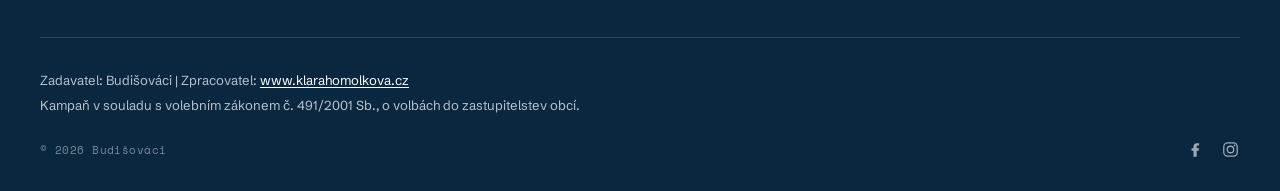
==== commit 618d1c3f: "Odstranen nespolehlivy zivy FB feed (telefonni ramecek), ponechany jen ikonky Facebook/Instagram Co-" ====
--- a/index.html
+++ b/index.html
@@ -589,17 +589,8 @@
   animation:btnspin .7s linear infinite}
 @keyframes btnspin{to{transform:rotate(360deg)}}
 
-/* ============ SOCIÁLNÍ SÍTĚ (telefon s živým FB feedem, v kontaktech) ============ */
+/* ============ SOCIÁLNÍ SÍTĚ (ikonky v kontaktech) ============ */
 .soc-item{border-bottom:none !important}
-.soc-note{margin-top:8px;font-size:.88rem;color:var(--ink-3)}
-.phone-feed{margin-top:var(--s5)}
-.device{position:relative;width:220px;max-width:100%;aspect-ratio:280/560;background:var(--ink-bg);
-  border-radius:26px;padding:9px;box-shadow:0 16px 36px -16px rgba(10,39,64,.3)}
-.device .notch{position:absolute;top:9px;left:50%;transform:translateX(-50%);width:72px;height:14px;
-  background:var(--ink-bg);border-radius:0 0 9px 9px;z-index:2}
-.device .screen{position:relative;width:100%;height:100%;background:var(--paper);border-radius:18px;
-  overflow:hidden;padding-top:16px;display:flex;flex-direction:column;align-items:center}
-.social-noscript{font-size:.85rem;color:var(--ink-2);padding:0 12px}
 
 /* ============ FOOTER ============ */
 footer{background:var(--ink-bg);color:#fff;padding:var(--s9) 0 var(--s6)}
@@ -776,8 +767,6 @@
 </head>
 <body>
 <a class="skip-link" href="#obsah">Přeskočit na obsah</a>
-<div id="fb-root"></div>
-<script async defer crossorigin="anonymous" src="https://connect.facebook.net/cs_CZ/sdk.js#xfbml=1&amp;version=v19.0"></script>
 <script>/* intro arm — hned, ať neproblikne nav/claim při první návštěvě */
 try{if(!sessionStorage.getItem('introPlayed'))document.documentElement.classList.add('intro-armed');}catch(e){}</script>
 <!-- ============ FILMOVÝ VSTUP (intro video) ============ -->
@@ -1204,23 +1193,6 @@
           <div class="v soc">
             <a href="https://www.facebook.com/profile.php?id=61594722493117&amp;locale=cs_CZ" target="_blank" rel="noopener"><svg class="ico" viewBox="0 0 24 24" aria-hidden="true"><path d="M13.5 21v-7.5h2.5l.5-3h-3V8.5c0-.9.25-1.5 1.56-1.5H16.5V4.3C16.17 4.25 15.1 4.15 13.85 4.15 11.25 4.15 9.5 5.73 9.5 8.2v2.3H7v3h2.5V21h4z"/></svg>Facebook</a>
             <a href="https://www.instagram.com/budisovaci/" target="_blank" rel="noopener"><svg class="ico" viewBox="0 0 24 24" aria-hidden="true"><rect x="3.5" y="3.5" width="17" height="17" rx="5" fill="none" stroke="currentColor" stroke-width="1.6"/><circle cx="12" cy="12" r="4.1" fill="none" stroke="currentColor" stroke-width="1.6"/><circle cx="17.1" cy="6.9" r="1.1"/></svg>Instagram</a>
-          </div>
-          <div class="phone-feed">
-            <div class="device">
-              <div class="notch"></div>
-              <div class="screen" id="fb-feed">
-                <div class="fb-page"
-                  data-href="https://www.facebook.com/profile.php?id=61594722493117"
-                  data-tabs="timeline" data-width="280" data-height="460"
-                  data-small-header="true" data-adapt-container-width="true"
-                  data-hide-cover="false" data-show-facepile="false">
-                  <blockquote cite="https://www.facebook.com/profile.php?id=61594722493117" class="fb-xfbml-parameters">
-                    <a href="https://www.facebook.com/profile.php?id=61594722493117">Budišováci</a>
-                  </blockquote>
-                </div>
-                <noscript><p class="social-noscript">Pro zobrazení příspěvků povolte JavaScript, nebo nás najděte přímo na <a href="https://www.facebook.com/profile.php?id=61594722493117&amp;locale=cs_CZ" target="_blank" rel="noopener">Facebooku</a>.</p></noscript>
-              </div>
-            </div>
           </div>
         </div>
       </div>
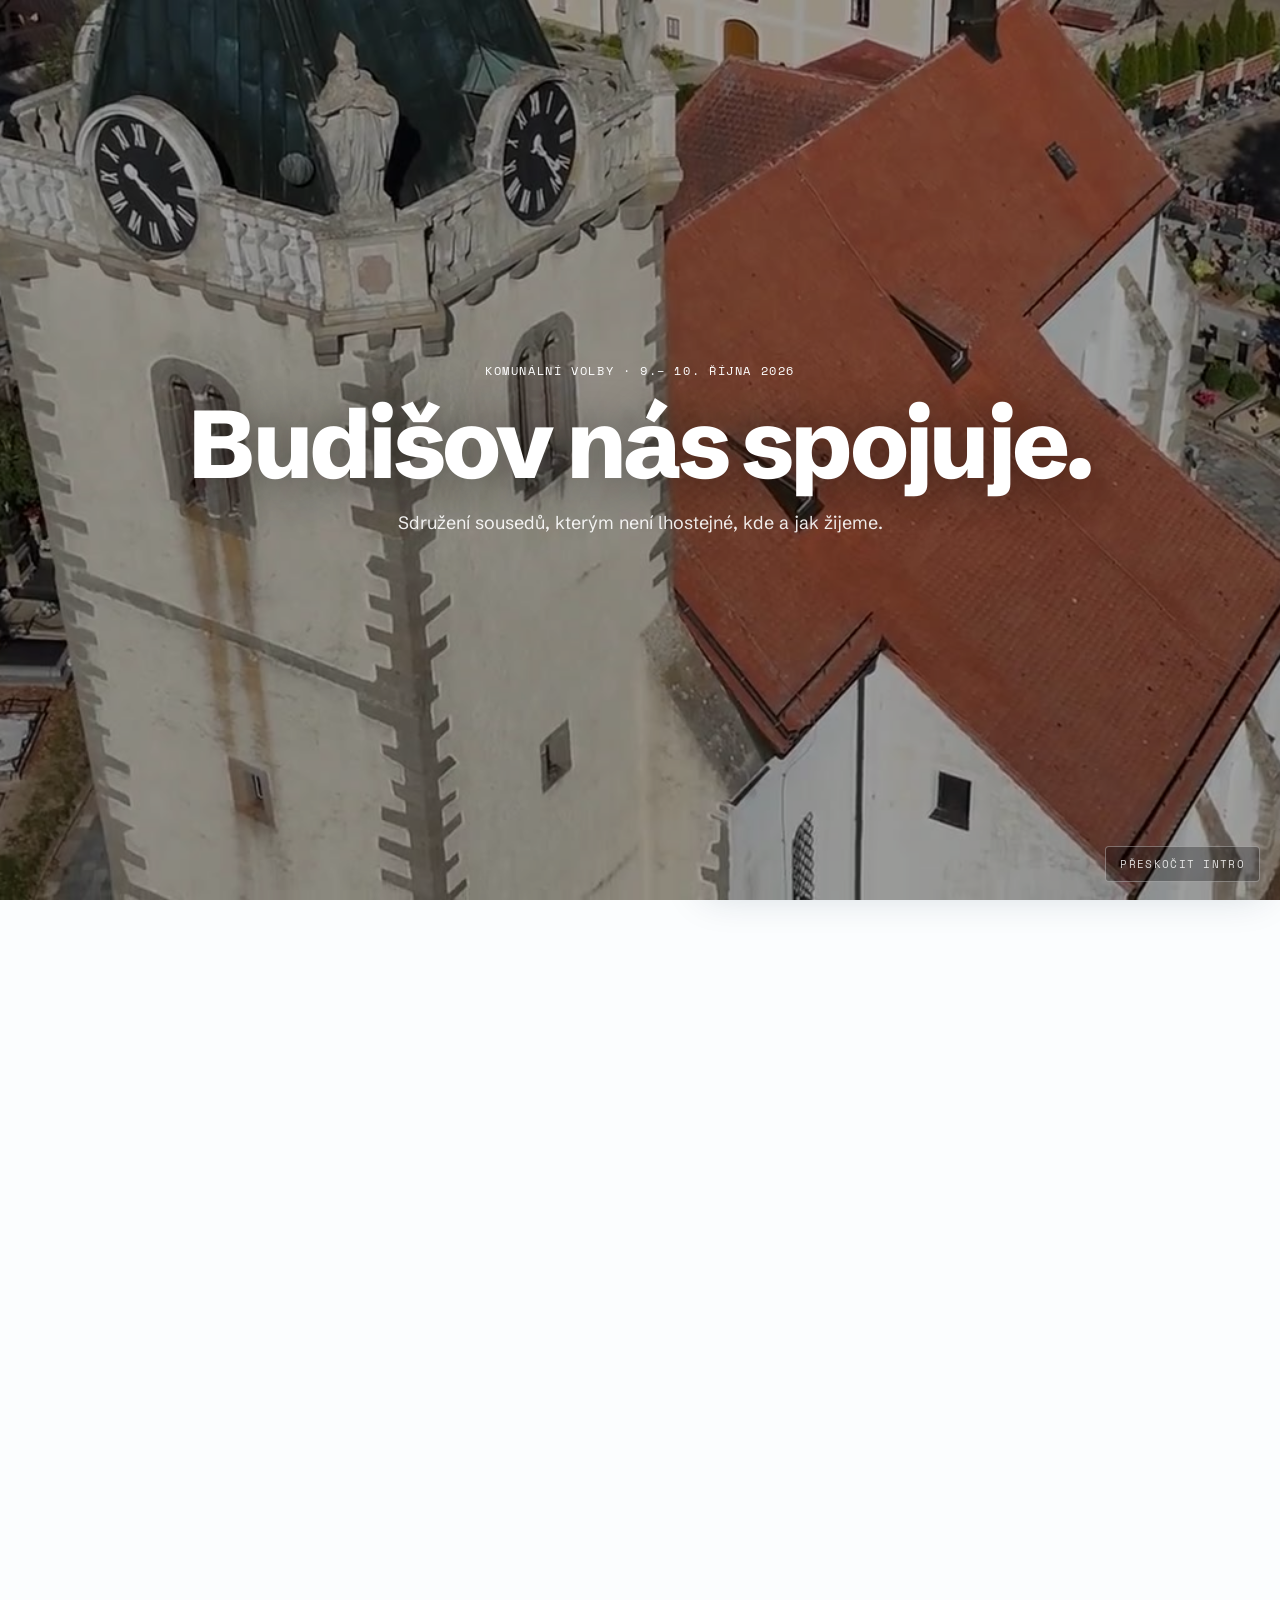
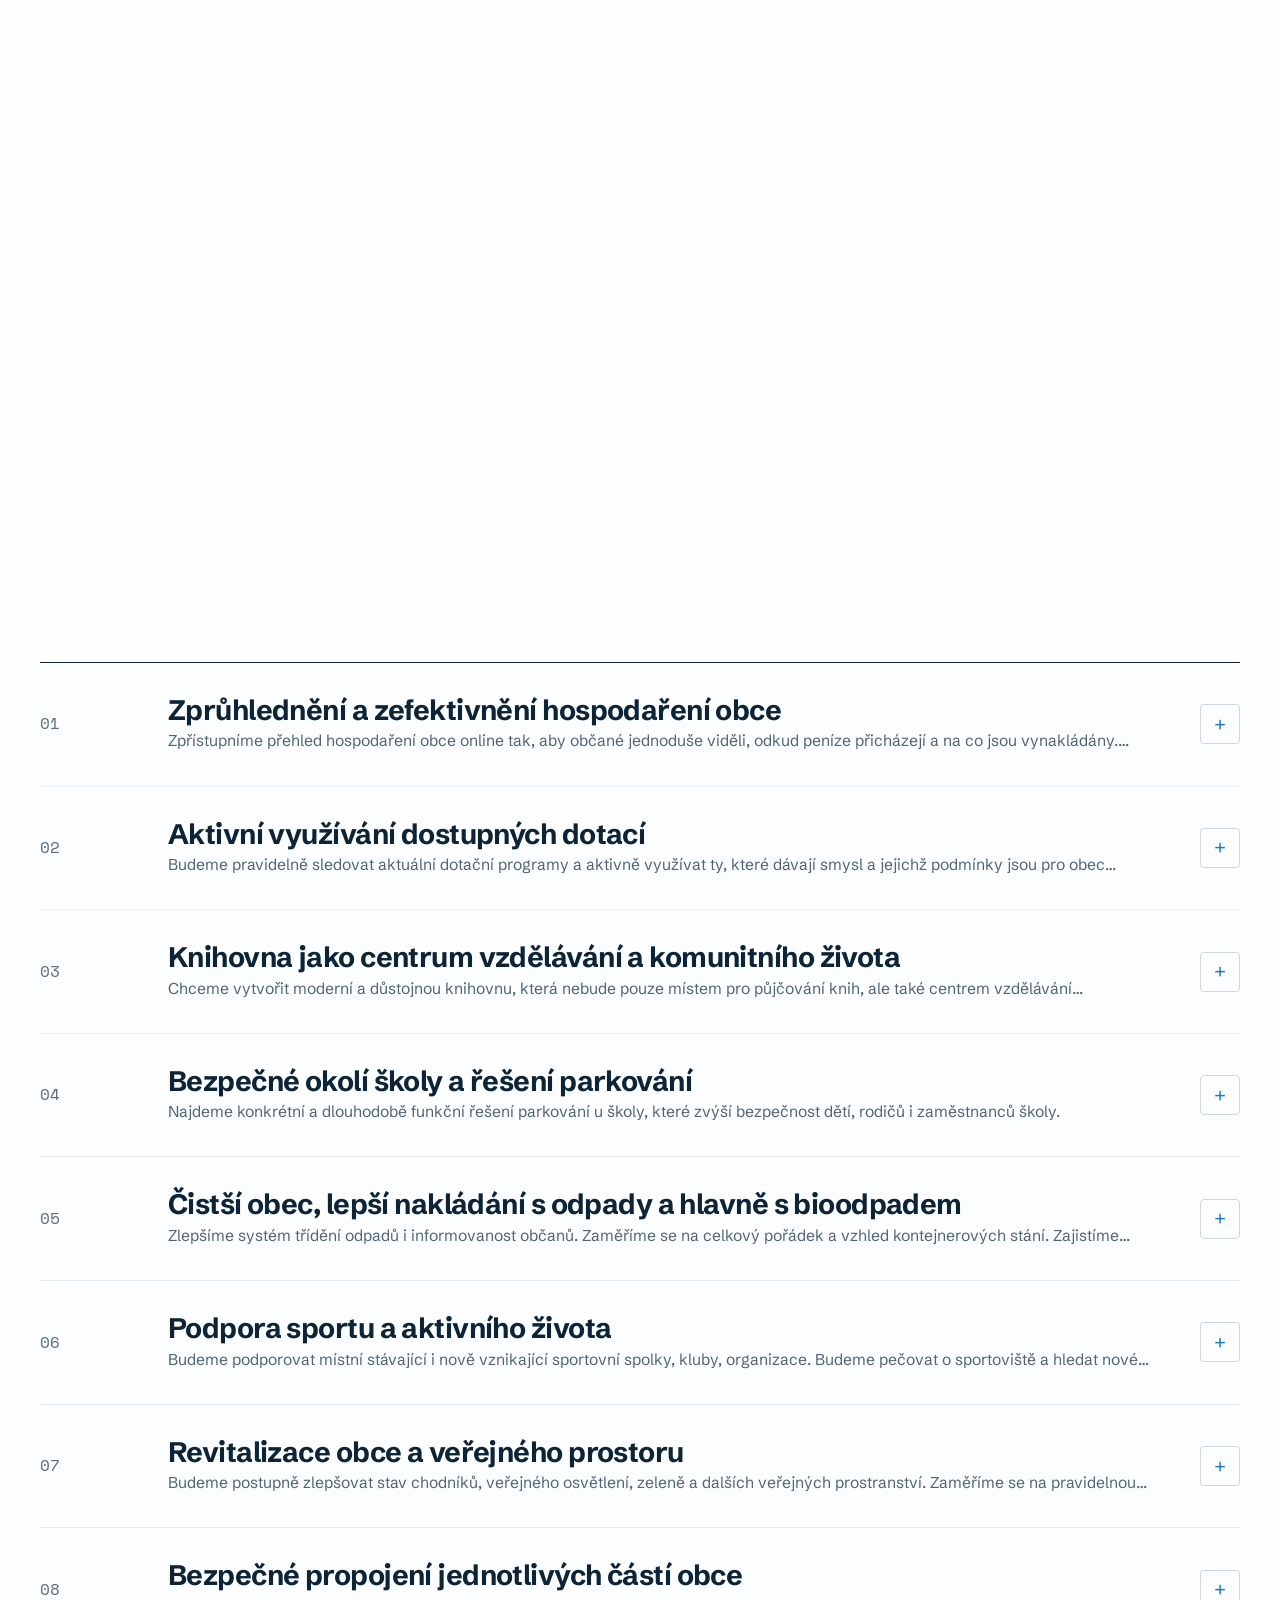
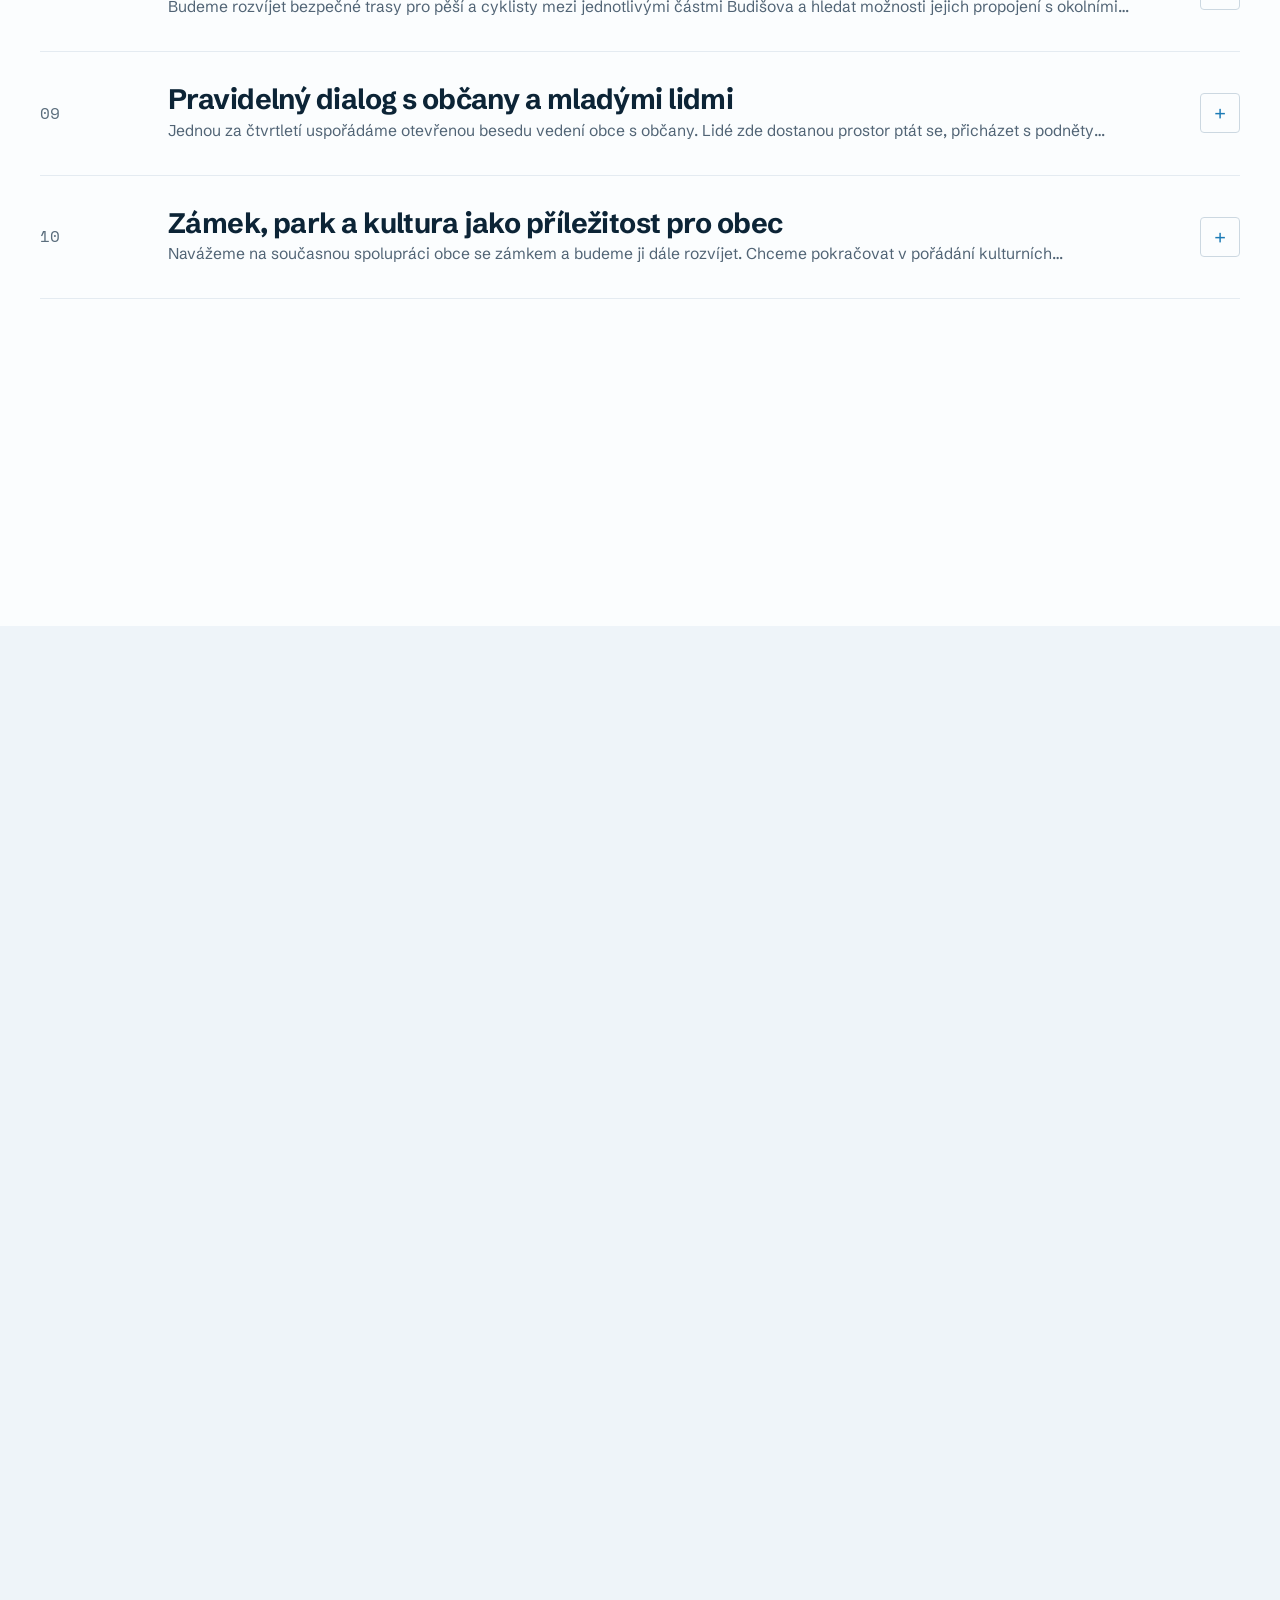
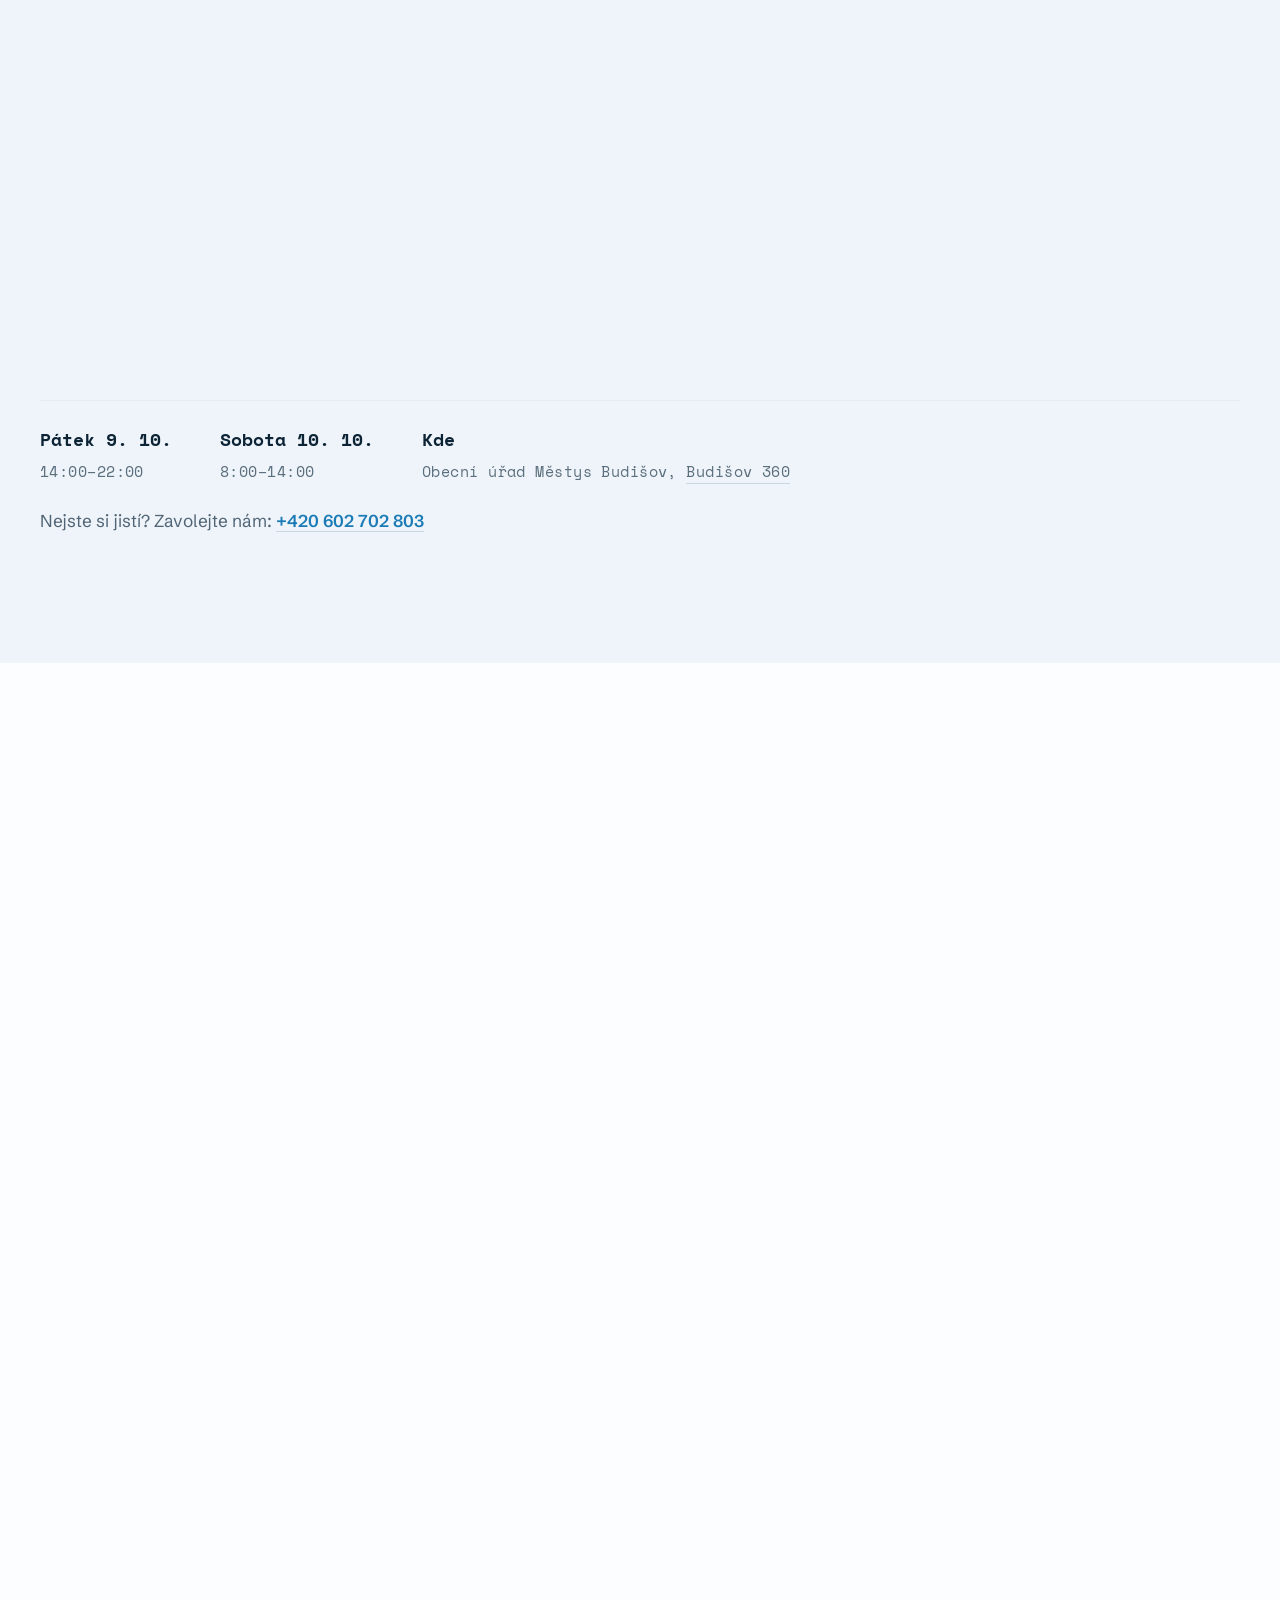
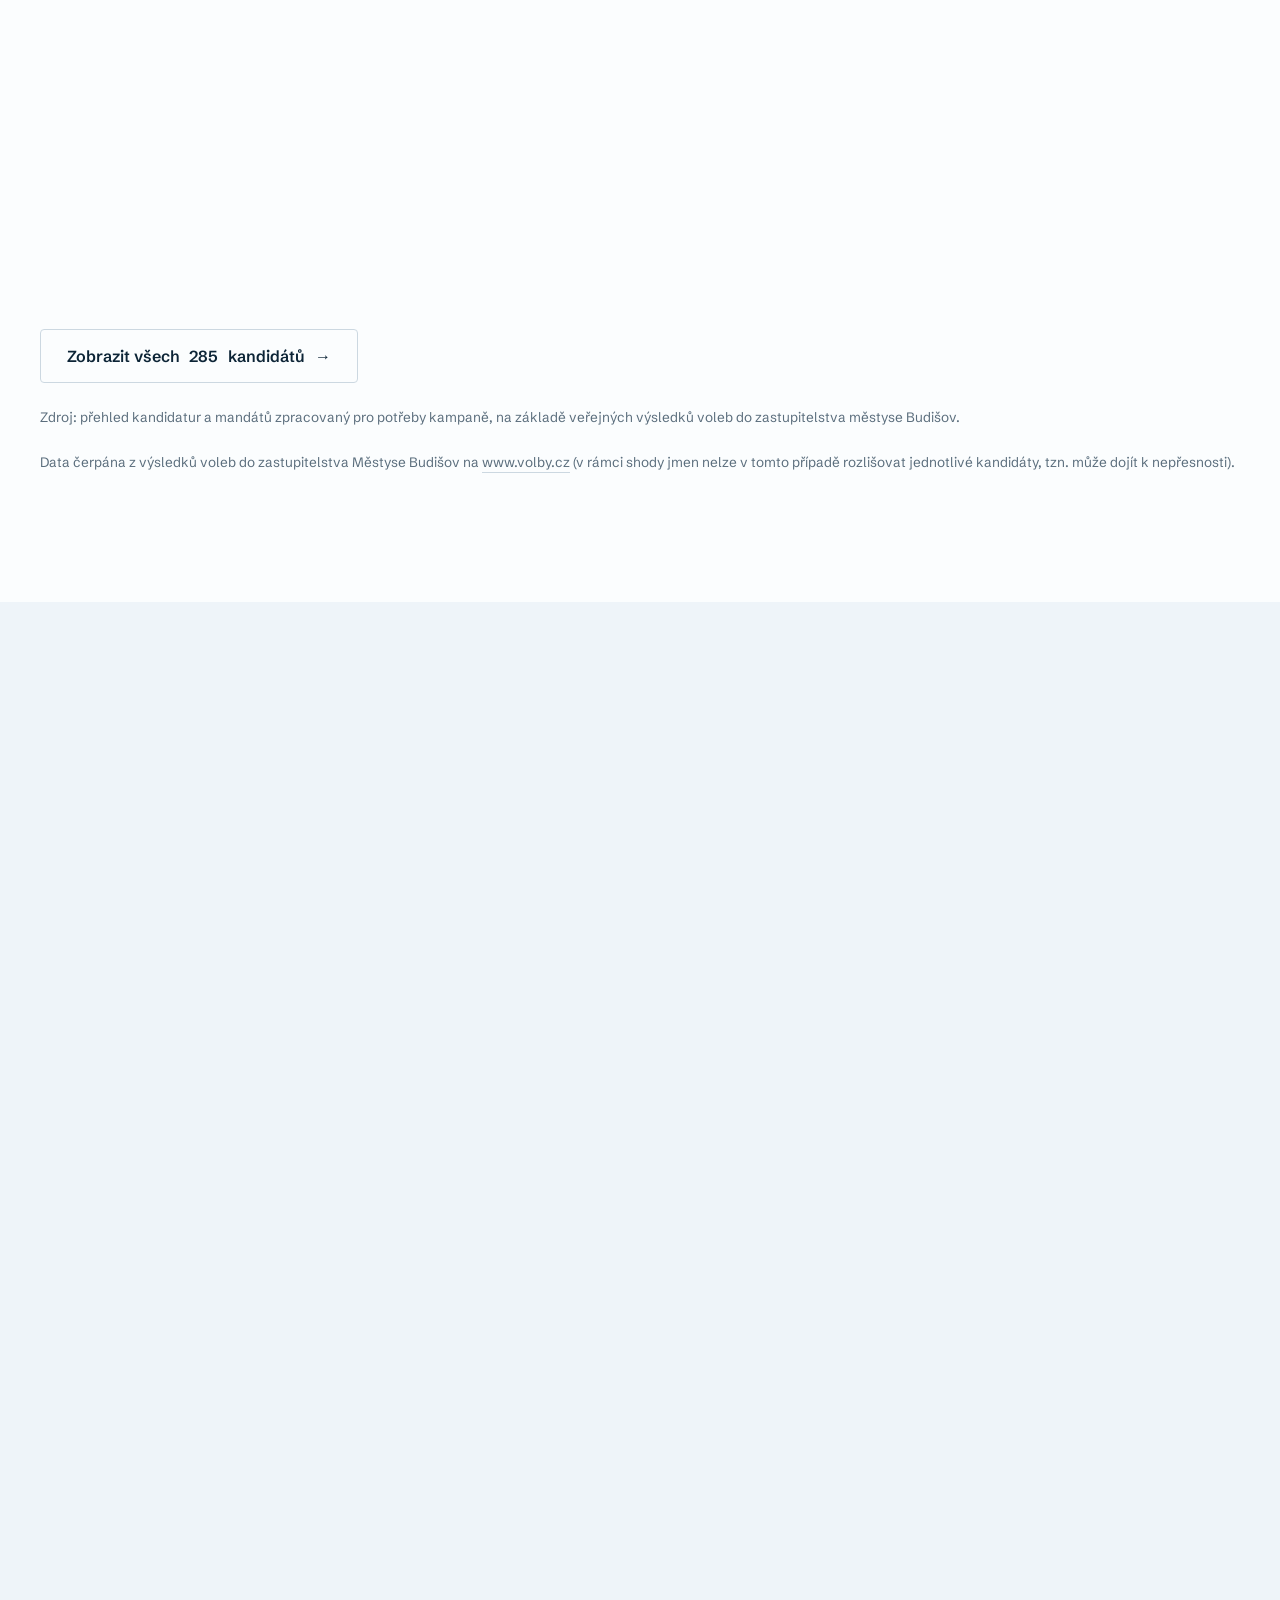
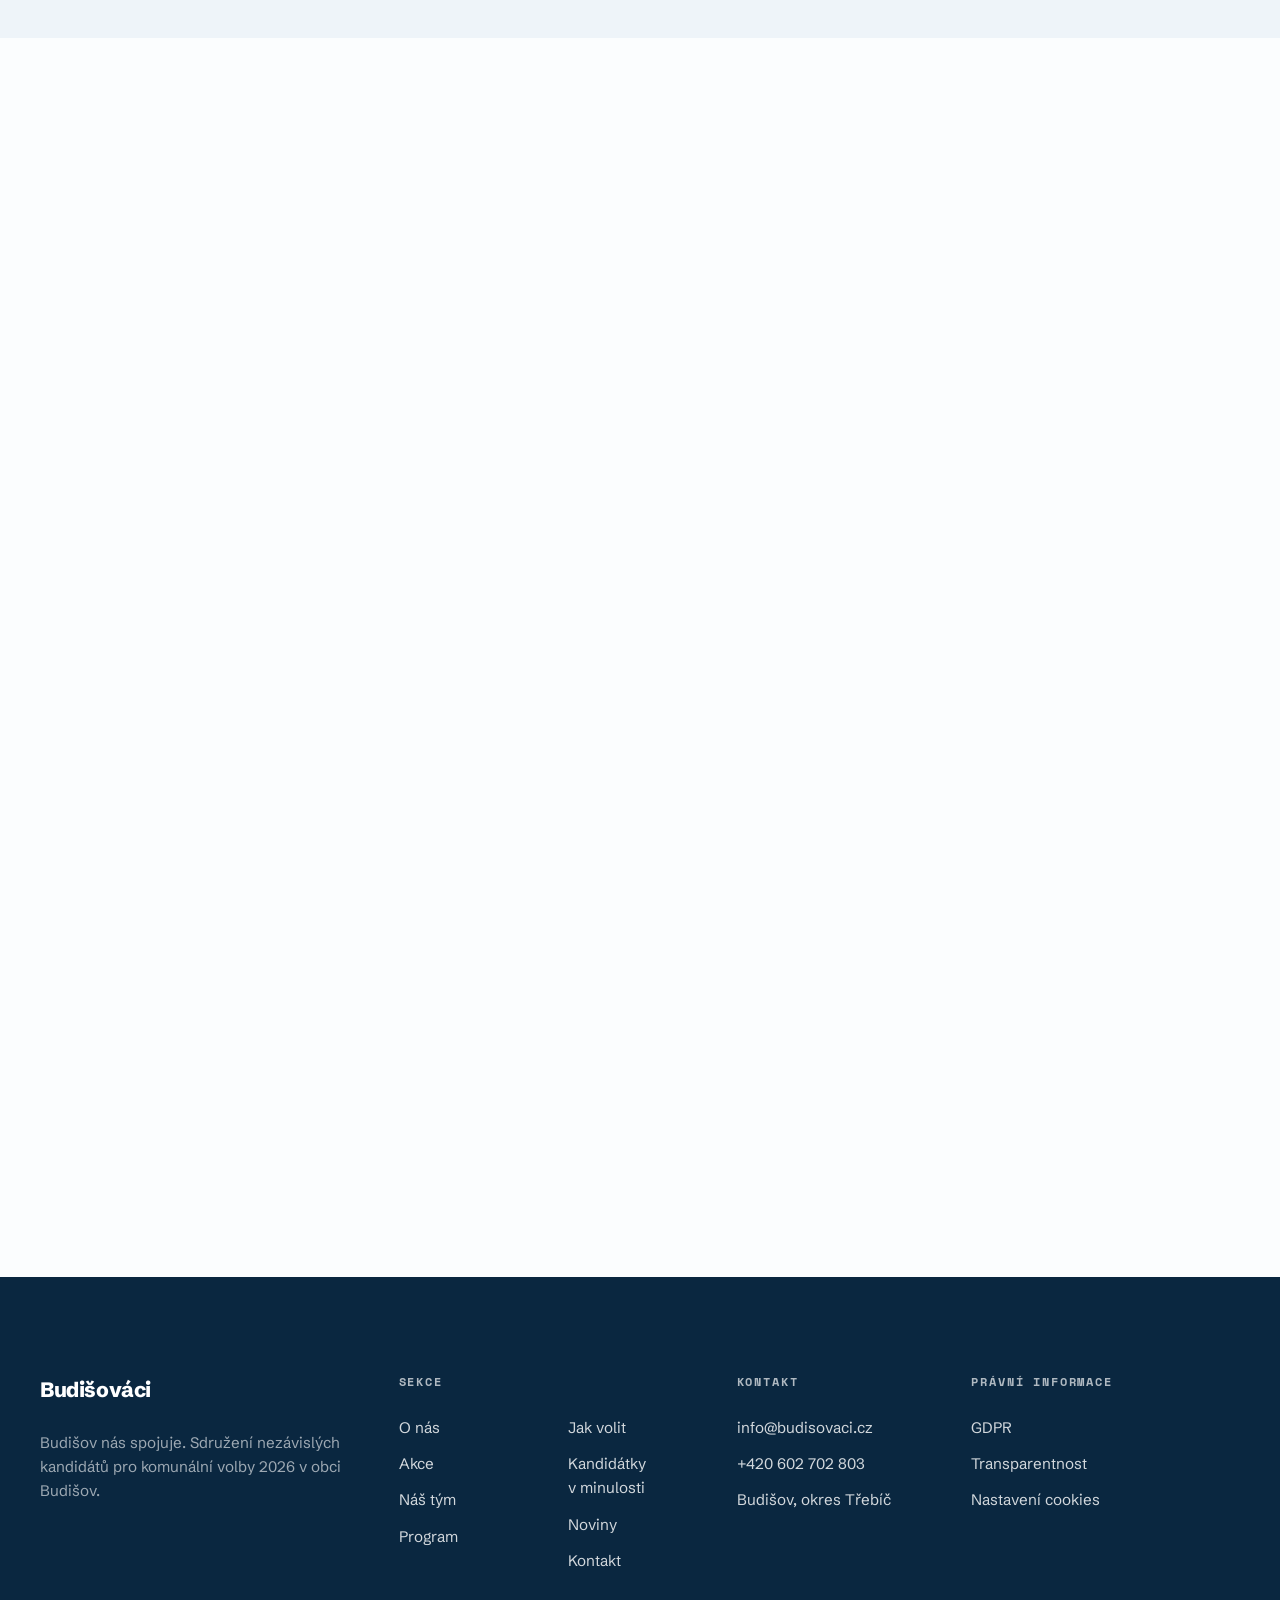
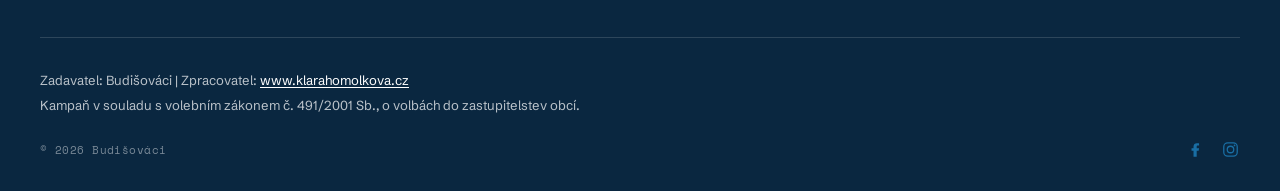
==== commit fc0e0a4e: "Ikonky Facebook/Instagram v brandove modre barve + pridany do hlavicky (vpravo za tlacitko Pridejte " ====
--- a/index.html
+++ b/index.html
@@ -236,6 +236,10 @@
 .nav-links a:hover,.nav-links a[aria-current="true"]{color:var(--brand);background:var(--paper-2)}
 .nav-cta{margin-left:10px;background:var(--brand);color:#fff;font-weight:600;font-size:.9rem;padding:11px 18px;border-radius:var(--r);transition:.25s}
 .nav-cta:hover{transform:translateY(-1px);background:var(--brand-d)}
+.nav-soc{display:flex;gap:14px;margin-left:8px}
+.nav-soc a{color:var(--brand);display:flex;opacity:.85;transition:.2s}
+.nav-soc a:hover{opacity:1}
+.nav-soc .ico{width:18px;height:18px}
 .burger{display:none;background:none;border:0;cursor:pointer;width:44px;height:44px;padding:11px}
 .burger span{display:block;height:2px;background:var(--ink);border-radius:2px;margin:5px 0;transition:.3s}
 .burger.x span:nth-child(1){transform:translateY(7px) rotate(45deg)}
@@ -555,6 +559,7 @@
 .cinfo .v a:hover{border-color:var(--brand);color:var(--brand)}
 .cinfo .v.soc{display:flex;gap:var(--s5)}
 .cinfo .v.soc a{display:inline-flex;align-items:center;gap:7px;border-bottom:1.5px solid var(--line-2)}
+.cinfo .v.soc .ico{color:var(--brand)}
 .ico{width:18px;height:18px;fill:currentColor;flex:0 0 auto}
 .form-intro{font-size:1.08rem;font-weight:700;color:var(--ink);line-height:1.5;margin-bottom:var(--s6);
   padding-bottom:var(--s5);border-bottom:1px solid var(--line)}
@@ -610,8 +615,8 @@
 .foot-bottom{display:flex;justify-content:space-between;align-items:center;flex-wrap:wrap;gap:var(--s3);padding-top:var(--s5);
   font-family:var(--mono);font-size:.7rem;letter-spacing:.04em;color:rgba(255,255,255,.45)}
 .foot-soc{display:flex;gap:var(--s4)}
-.foot-soc a{color:rgba(255,255,255,.6);display:flex;transition:.25s}
-.foot-soc a:hover{color:var(--brand)}
+.foot-soc a{color:var(--brand);display:flex;transition:.25s;opacity:.85}
+.foot-soc a:hover{opacity:1}
 .foot-soc .ico{width:19px;height:19px}
 .disclaimer{background:var(--ink-bg);color:rgba(255,255,255,.4);text-align:center;font-family:var(--mono);
   font-size:.66rem;letter-spacing:.06em;padding:0 var(--pad) var(--s6)}
@@ -628,7 +633,7 @@
     padding:12px 20px 24px;gap:0;border-bottom:1px solid var(--line);transform:translateY(-130%);transition:transform .4s cubic-bezier(.2,.7,.2,1)}
   .nav-links.open{transform:translateY(0)}
   .nav-links a{color:var(--ink)!important;padding:15px 6px;font-size:1.1rem;border-bottom:1px solid var(--line)}
-  .nav-cta{display:none}.burger{display:block}
+  .nav-cta{display:none}.nav-soc{display:none}.burger{display:block}
   /* HERO na mobilu: fotka přes celou plochu (bez videa kvůli datům), silnější ztmavení */
   .hero{min-height:auto}
   .hero-media::after{background:linear-gradient(180deg,rgba(7,28,47,.55) 0%,rgba(7,28,47,.78) 45%,rgba(7,28,47,.95) 100%)}
@@ -801,6 +806,10 @@
         <li><a href="#kontakt">Kontakt</a></li>
       </ul>
       <a href="#kontakt" class="nav-cta">Přidejte se</a>
+      <div class="nav-soc">
+        <a href="https://www.facebook.com/profile.php?id=61594722493117&amp;locale=cs_CZ" target="_blank" rel="noopener" aria-label="Facebook Budišováci"><svg class="ico" viewBox="0 0 24 24" aria-hidden="true"><path d="M13.5 21v-7.5h2.5l.5-3h-3V8.5c0-.9.25-1.5 1.56-1.5H16.5V4.3C16.17 4.25 15.1 4.15 13.85 4.15 11.25 4.15 9.5 5.73 9.5 8.2v2.3H7v3h2.5V21h4z"/></svg></a>
+        <a href="https://www.instagram.com/budisovaci/" target="_blank" rel="noopener" aria-label="Instagram Budišováci"><svg class="ico" viewBox="0 0 24 24" aria-hidden="true"><rect x="3.5" y="3.5" width="17" height="17" rx="5" fill="none" stroke="currentColor" stroke-width="1.6"/><circle cx="12" cy="12" r="4.1" fill="none" stroke="currentColor" stroke-width="1.6"/><circle cx="17.1" cy="6.9" r="1.1"/></svg></a>
+      </div>
     </nav>
   </div>
 </header>
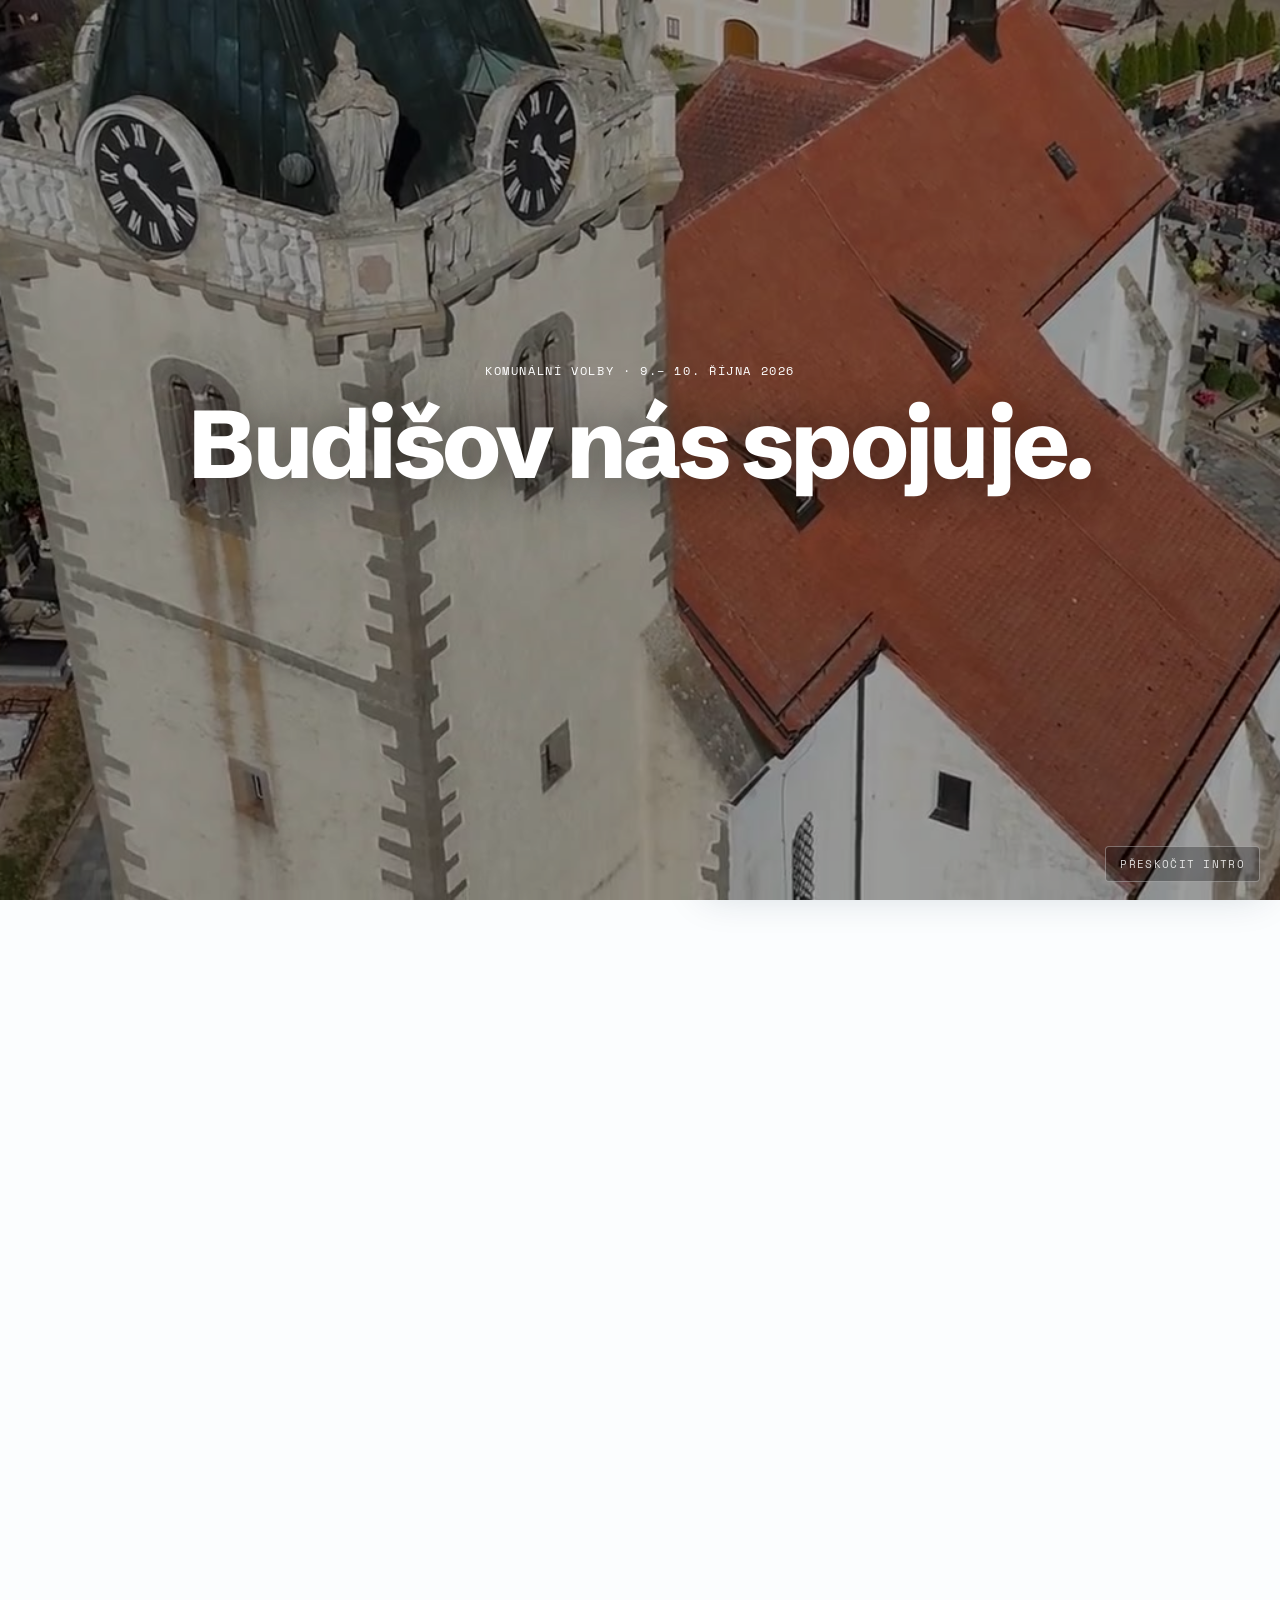
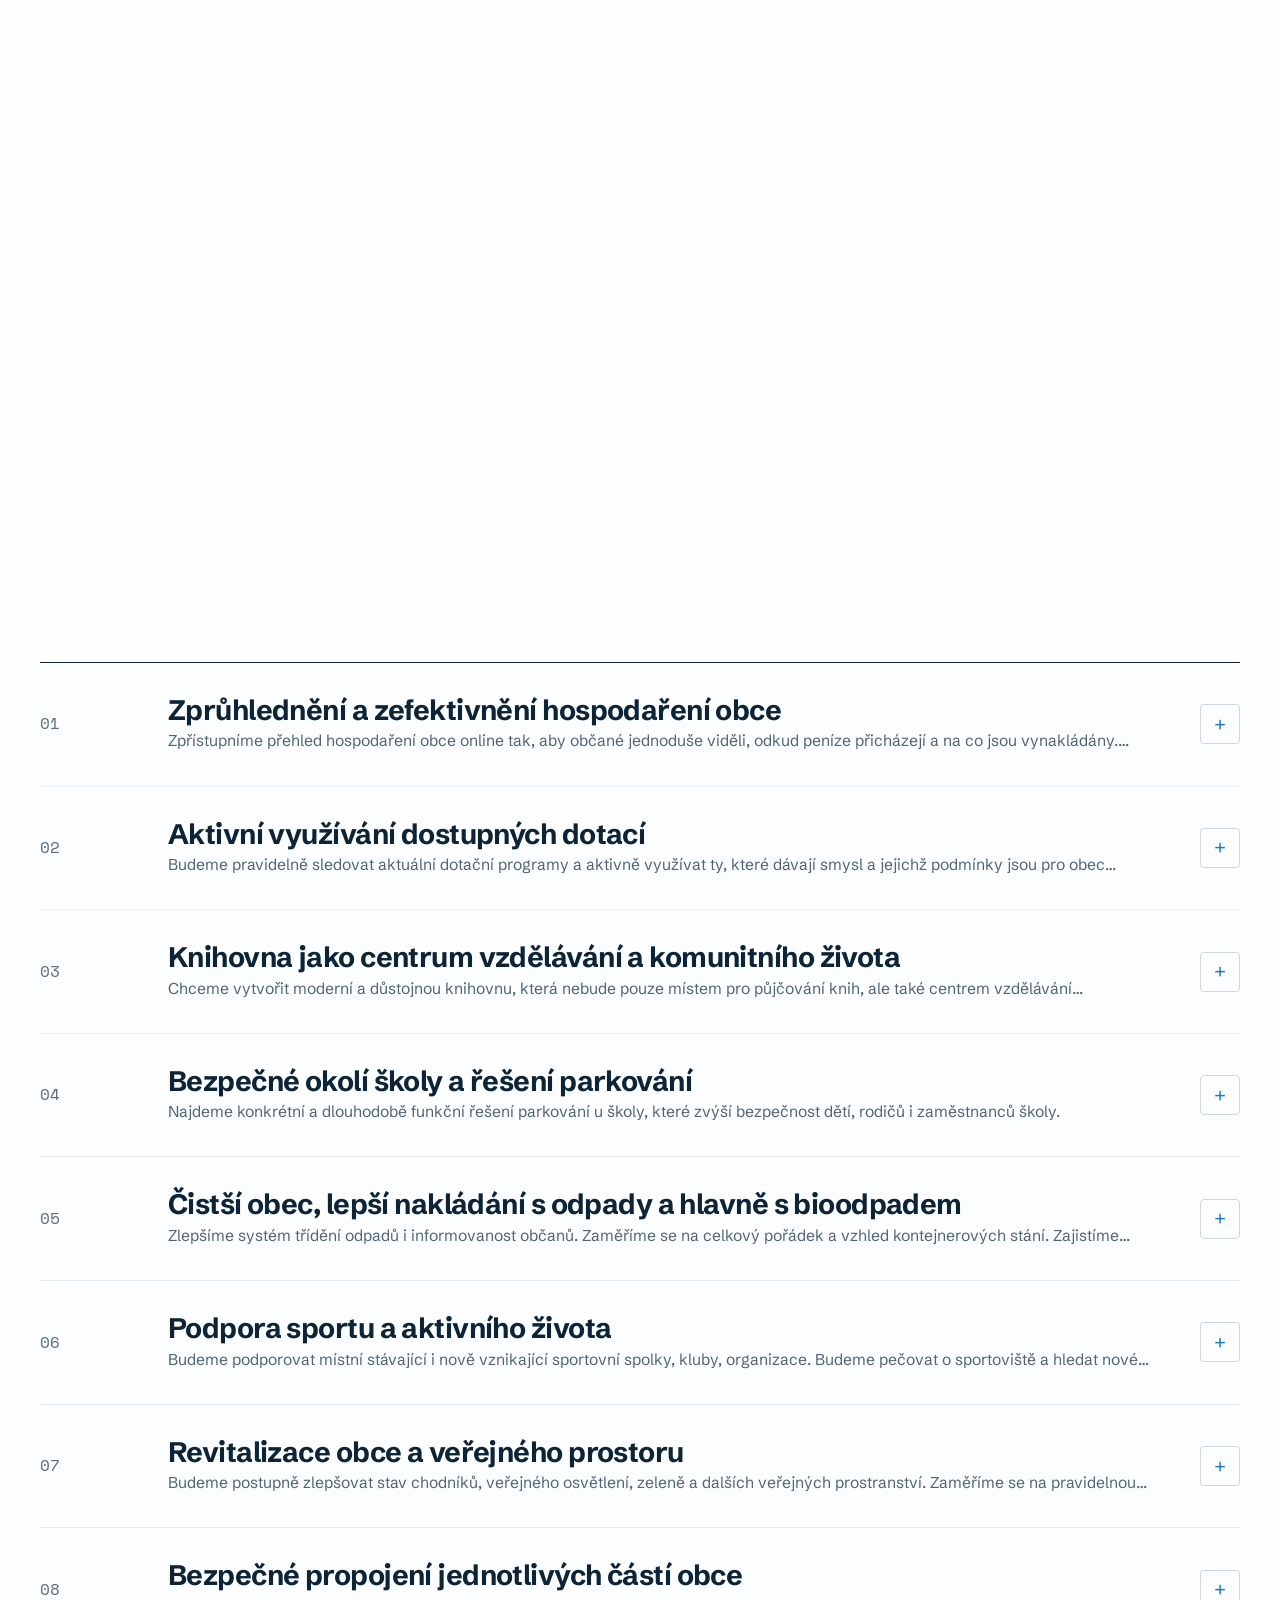
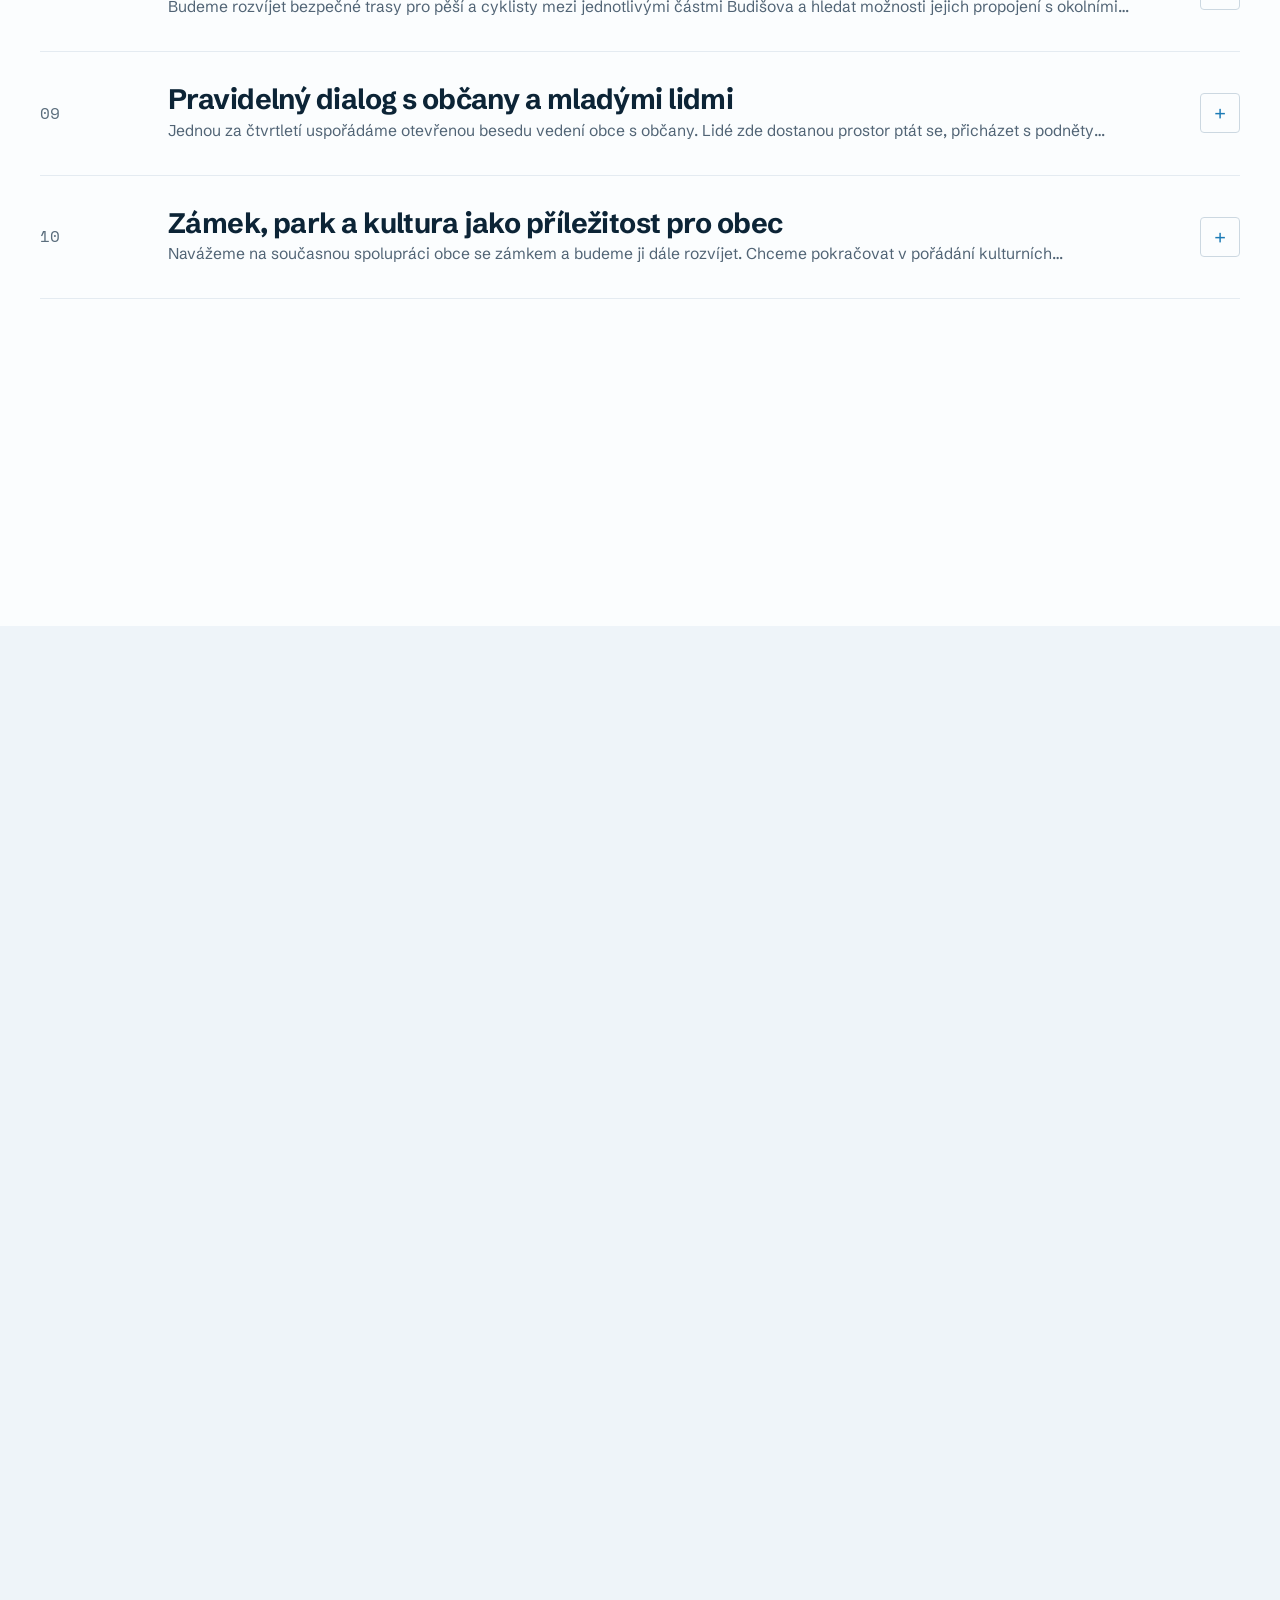
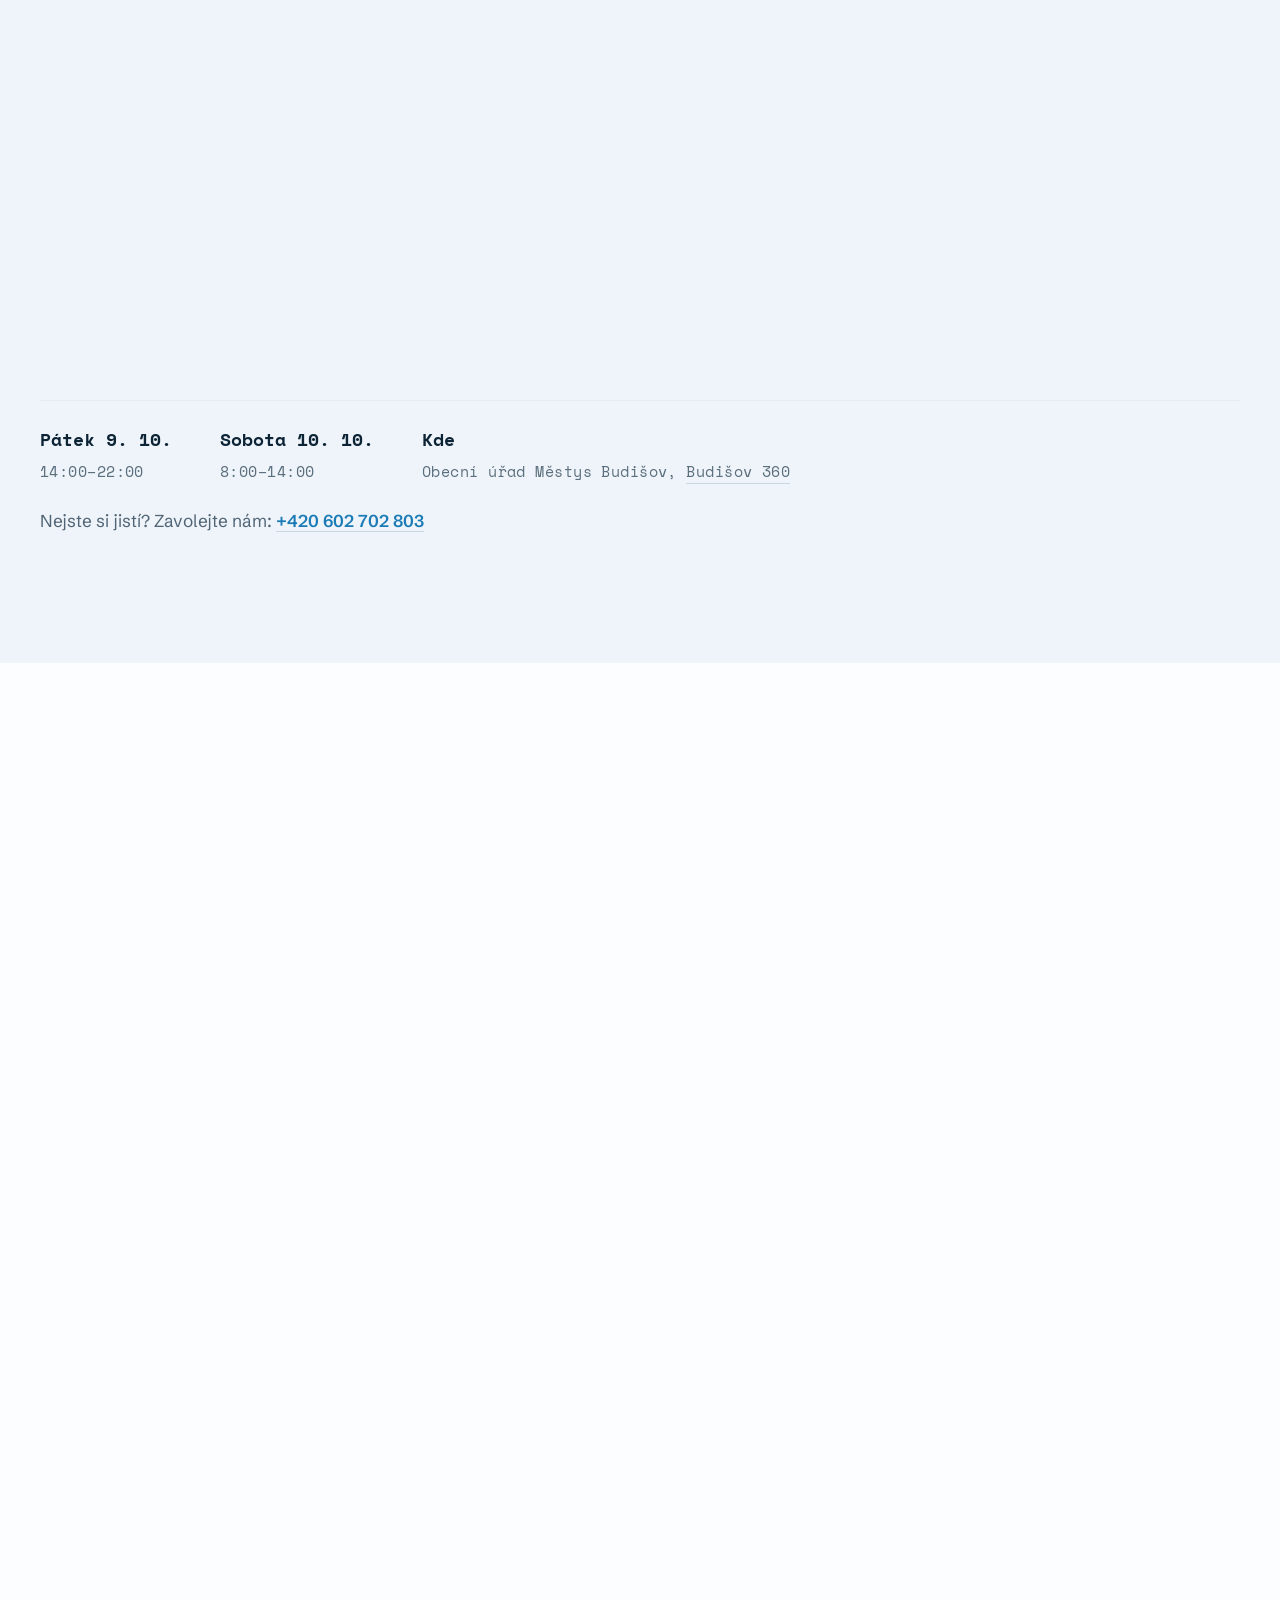
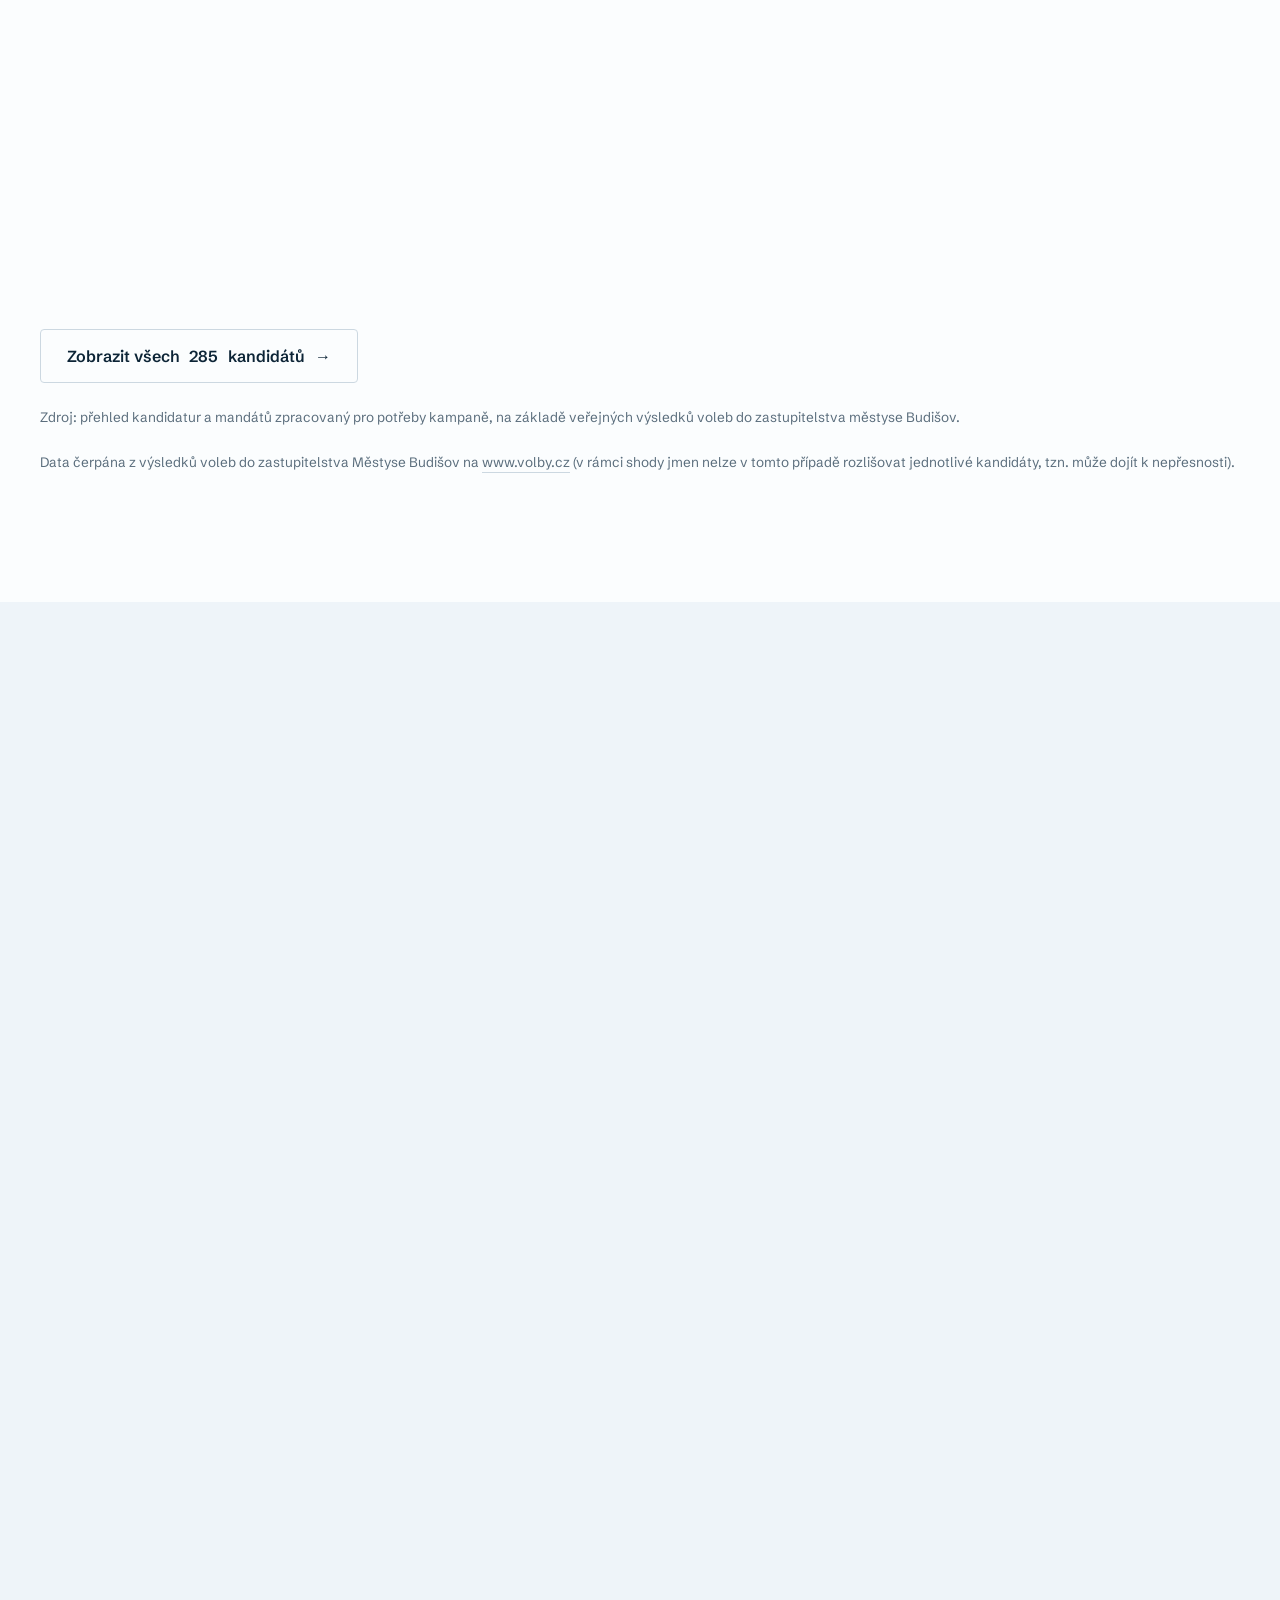
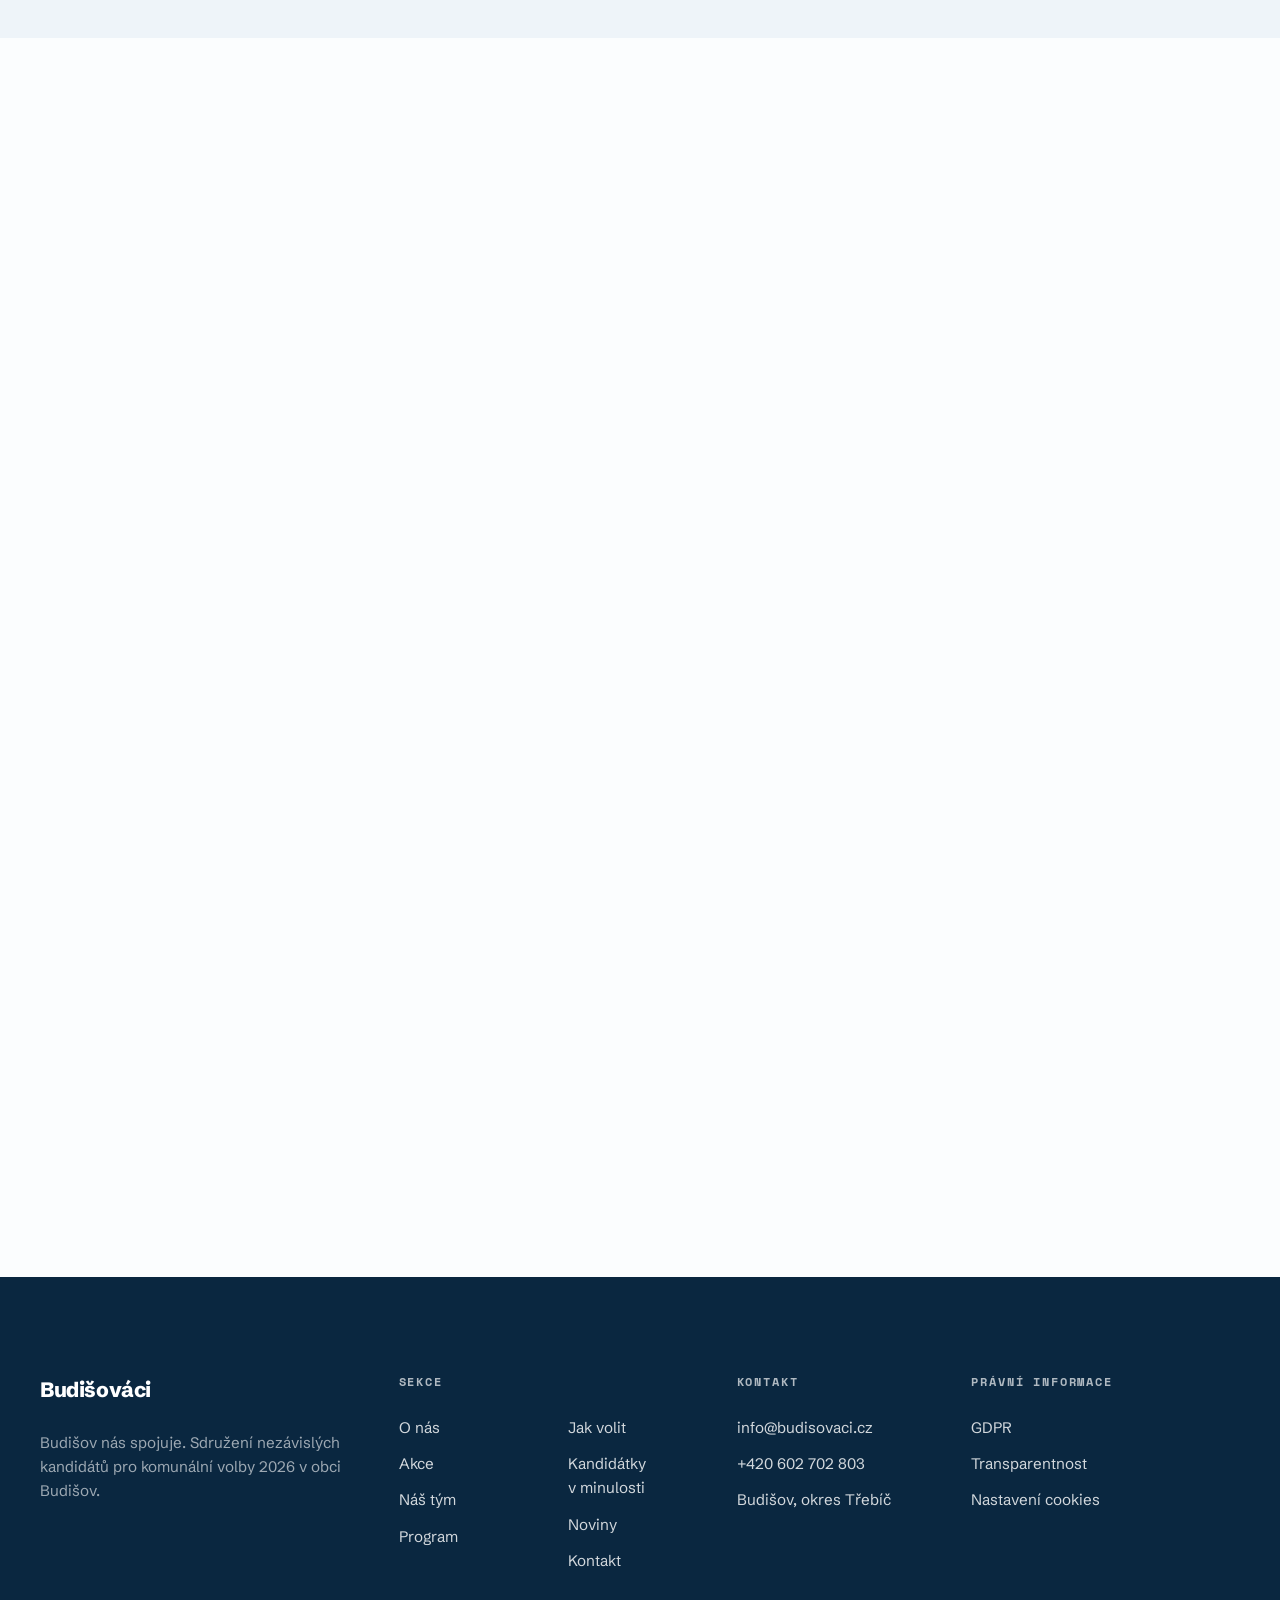
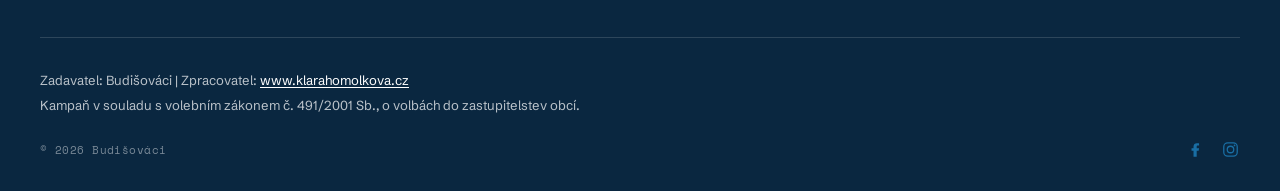
==== commit a9d7343a: "fix: hezčí text countdownu v den voleb a skryti badge po jejich skončení - místo "0 dní do voleb" uk" ====
--- a/index.html
+++ b/index.html
@@ -2092,12 +2092,16 @@
     var today0 = new Date(now.getFullYear(), now.getMonth(), now.getDate());
     var start0 = new Date(start.getFullYear(), start.getMonth(), start.getDate());
     var d = Math.round((start0 - today0) / 86400000);
-    b.textContent = String(d);
-    s.textContent = (d === 1 ? "den" : (d >= 2 && d <= 4 ? "dny" : "dní")) + " do voleb";
+    if (d <= 0) {
+      b.textContent = "Dnes"; s.textContent = "začínají volby";
+    } else {
+      b.textContent = String(d);
+      s.textContent = (d === 1 ? "den" : (d >= 2 && d <= 4 ? "dny" : "dní")) + " do voleb";
+    }
   } else if (now < end) {
     b.textContent = "Dnes"; s.textContent = "probíhají volby";
   } else {
-    b.textContent = "Děkujeme"; s.textContent = "za vaše hlasy";
+    li.style.display = "none";
   }
 })();
 
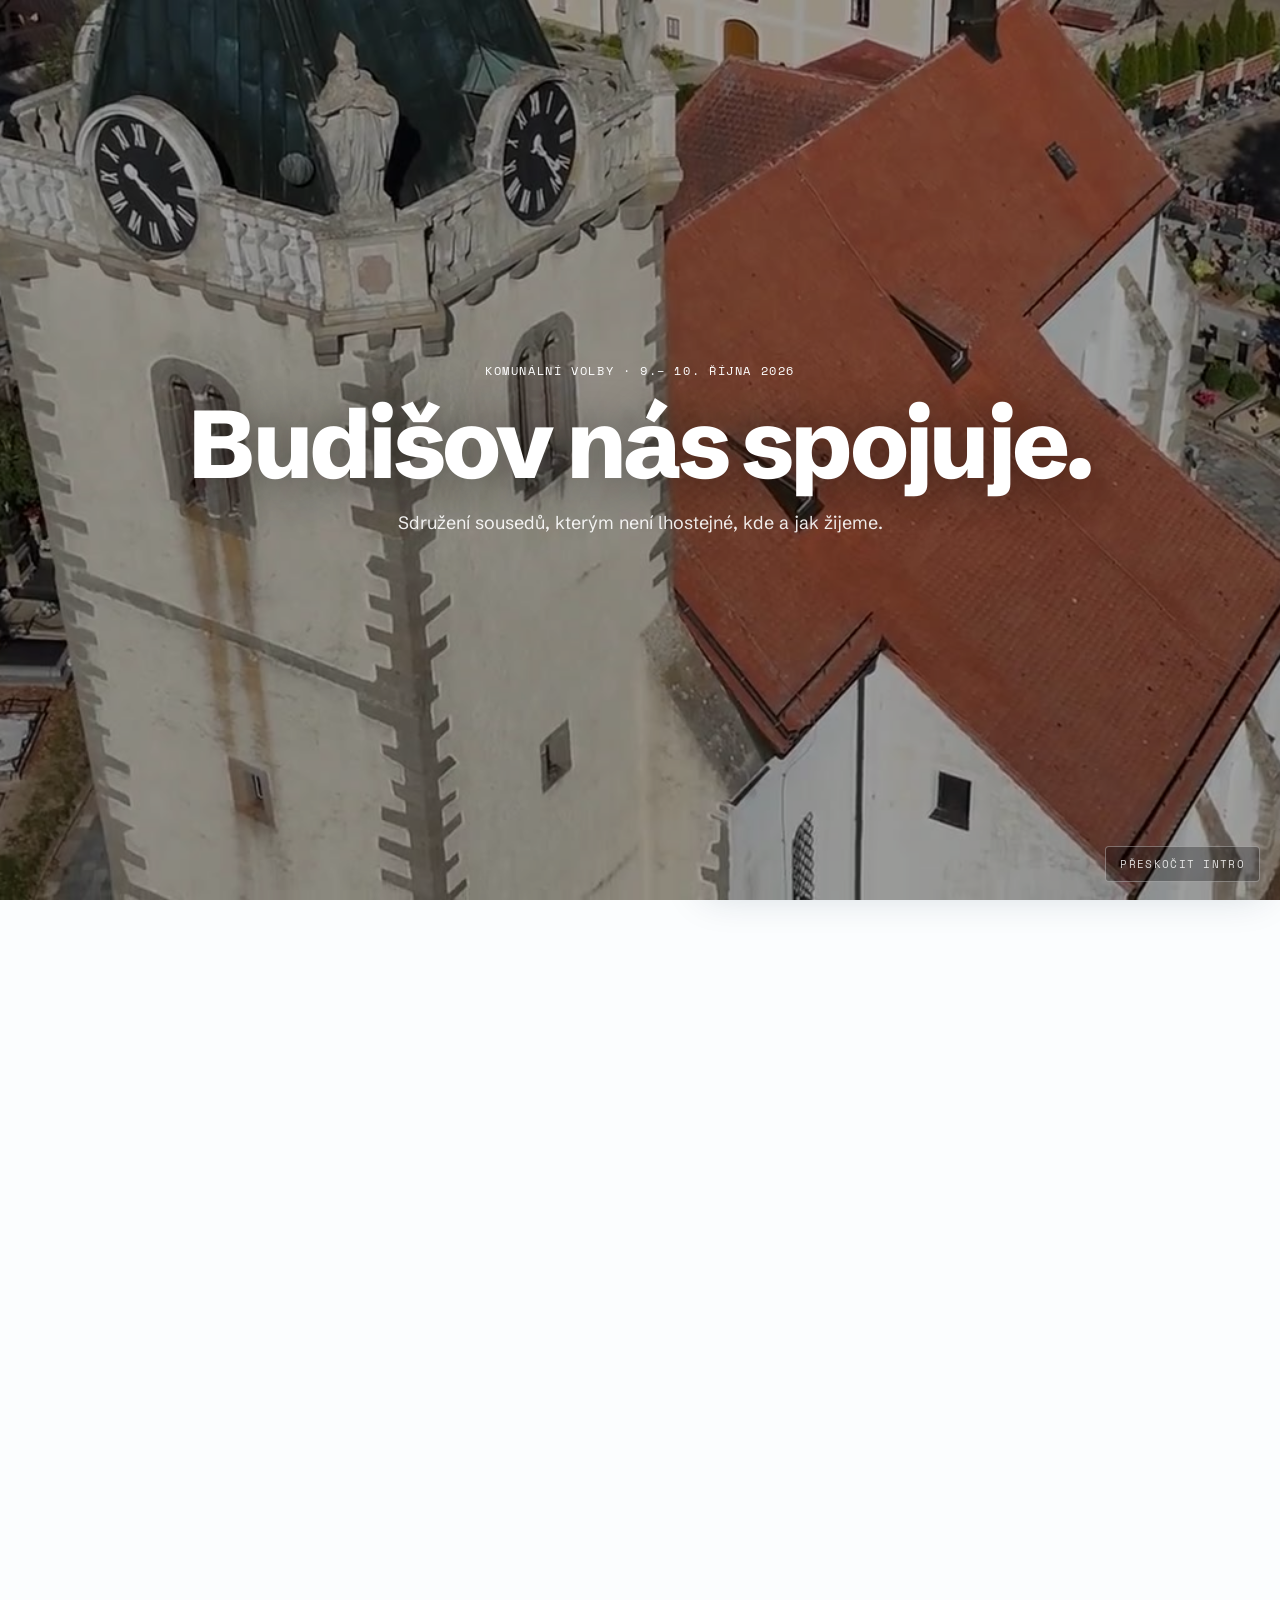
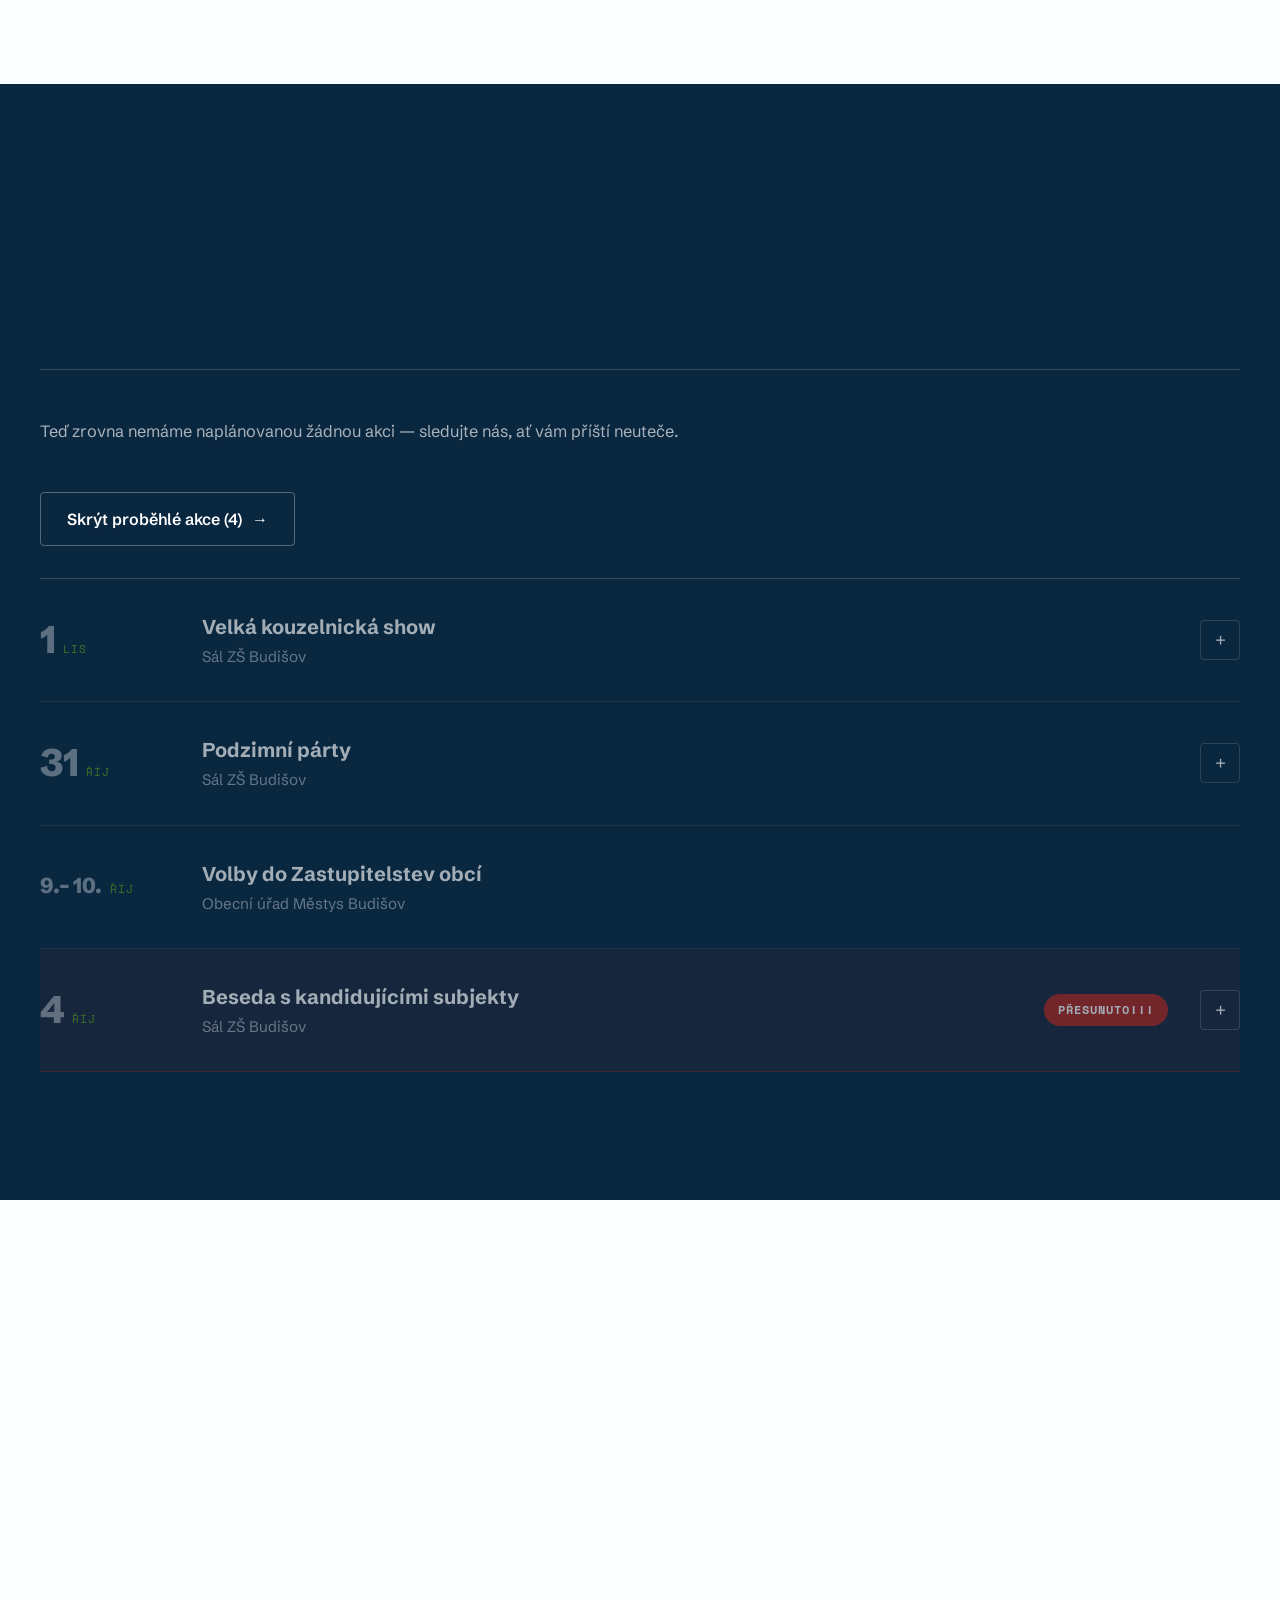
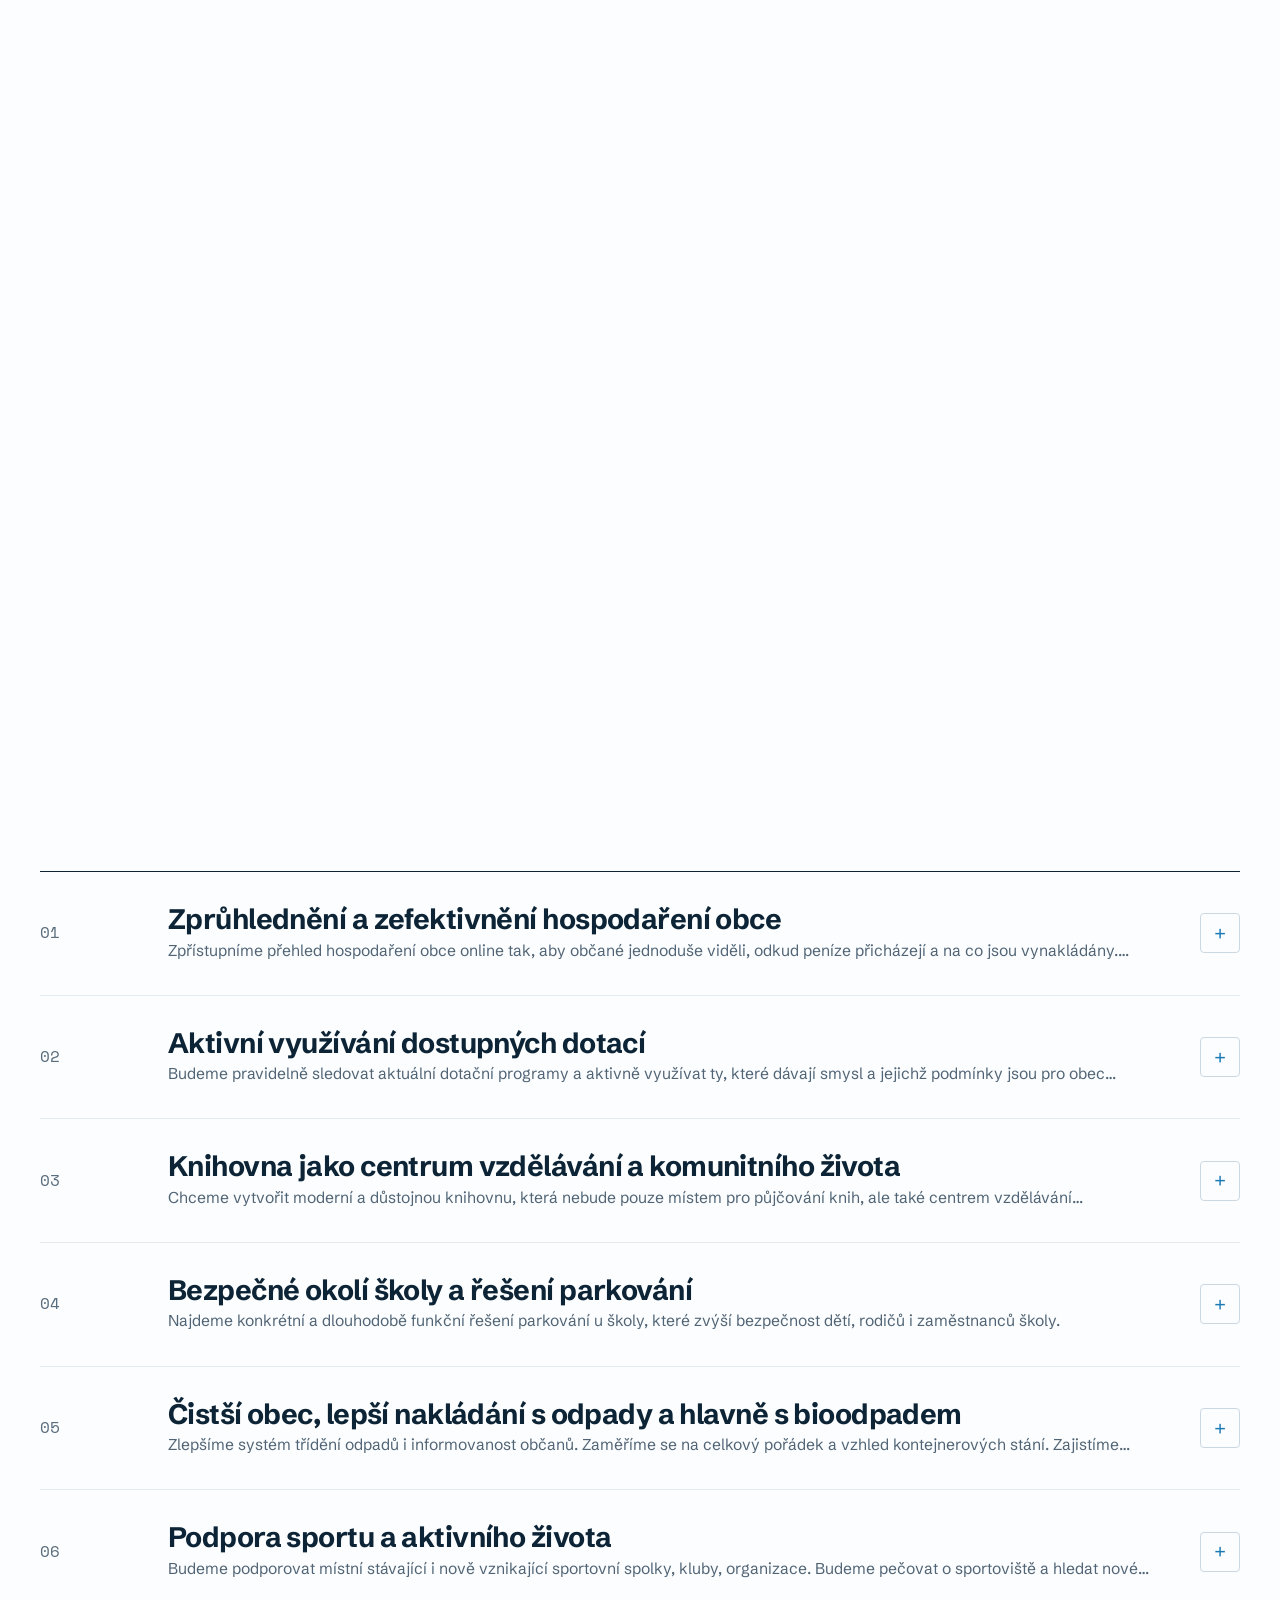
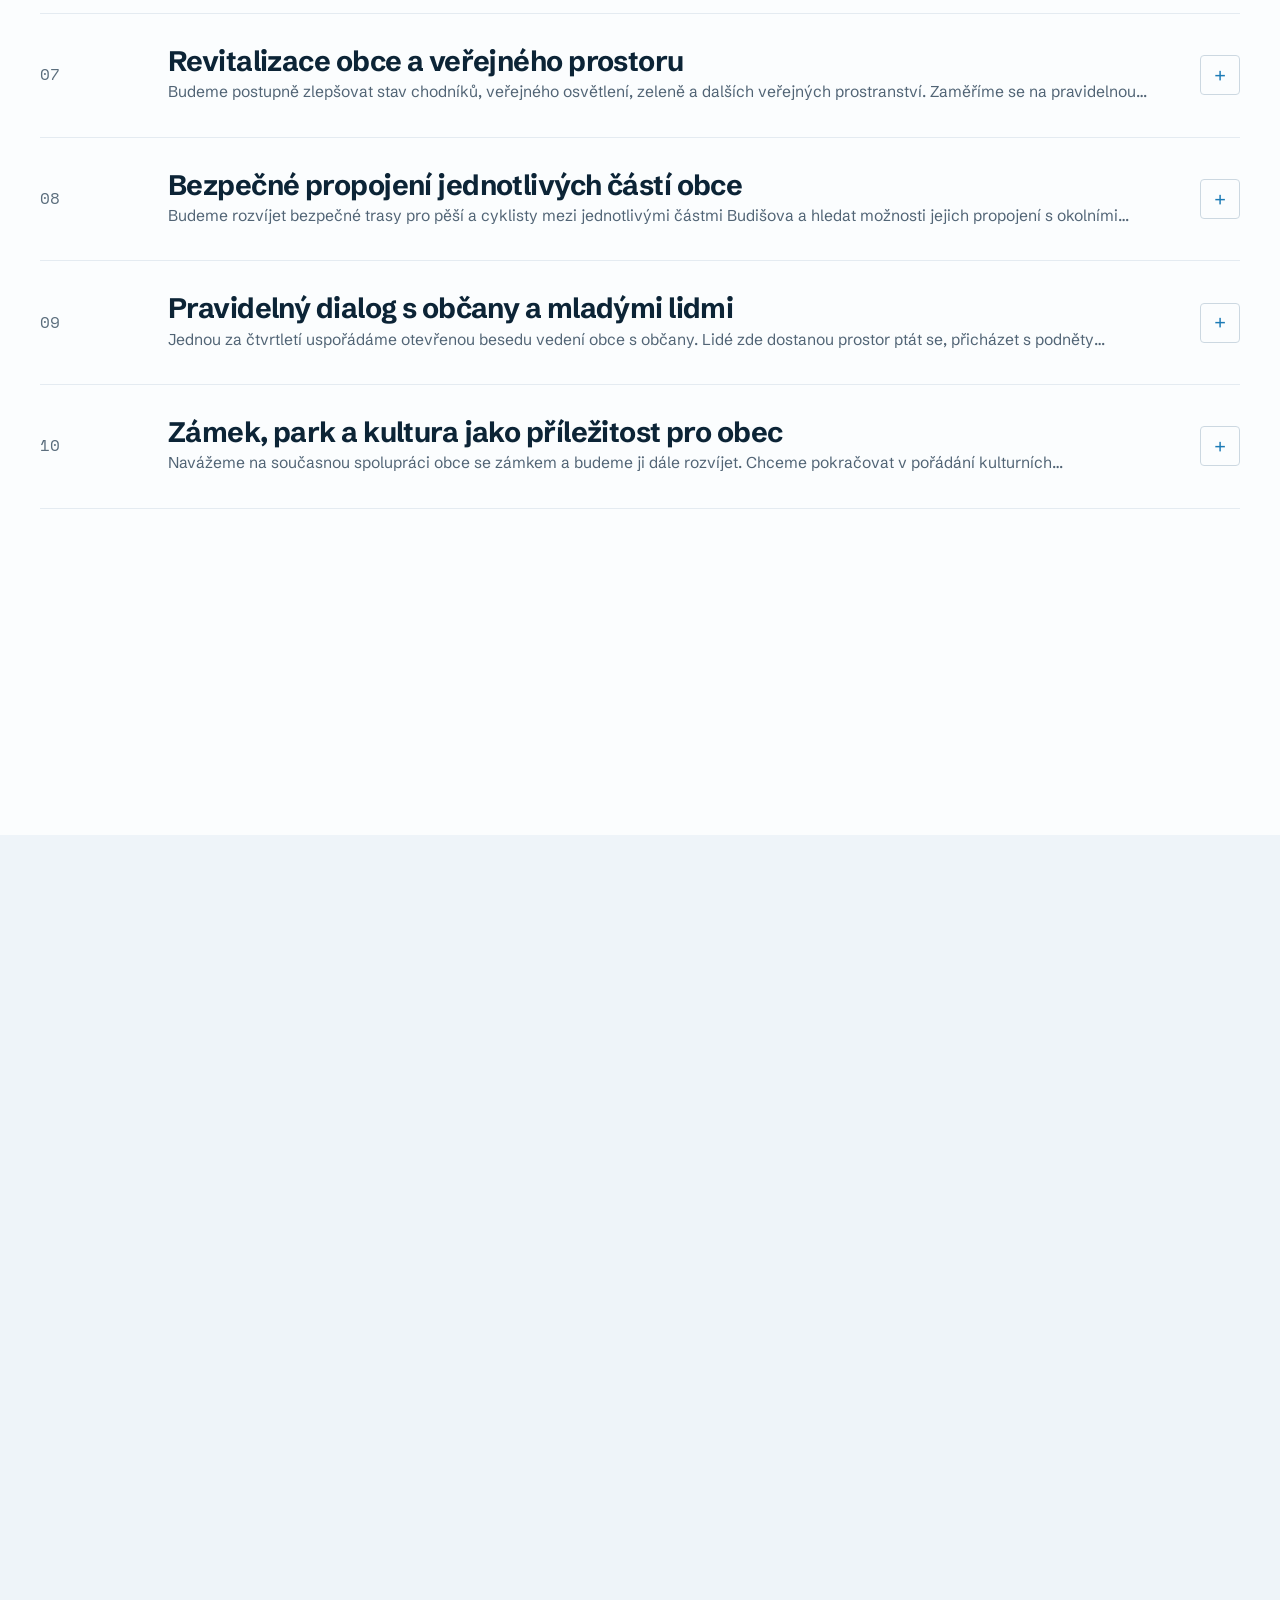
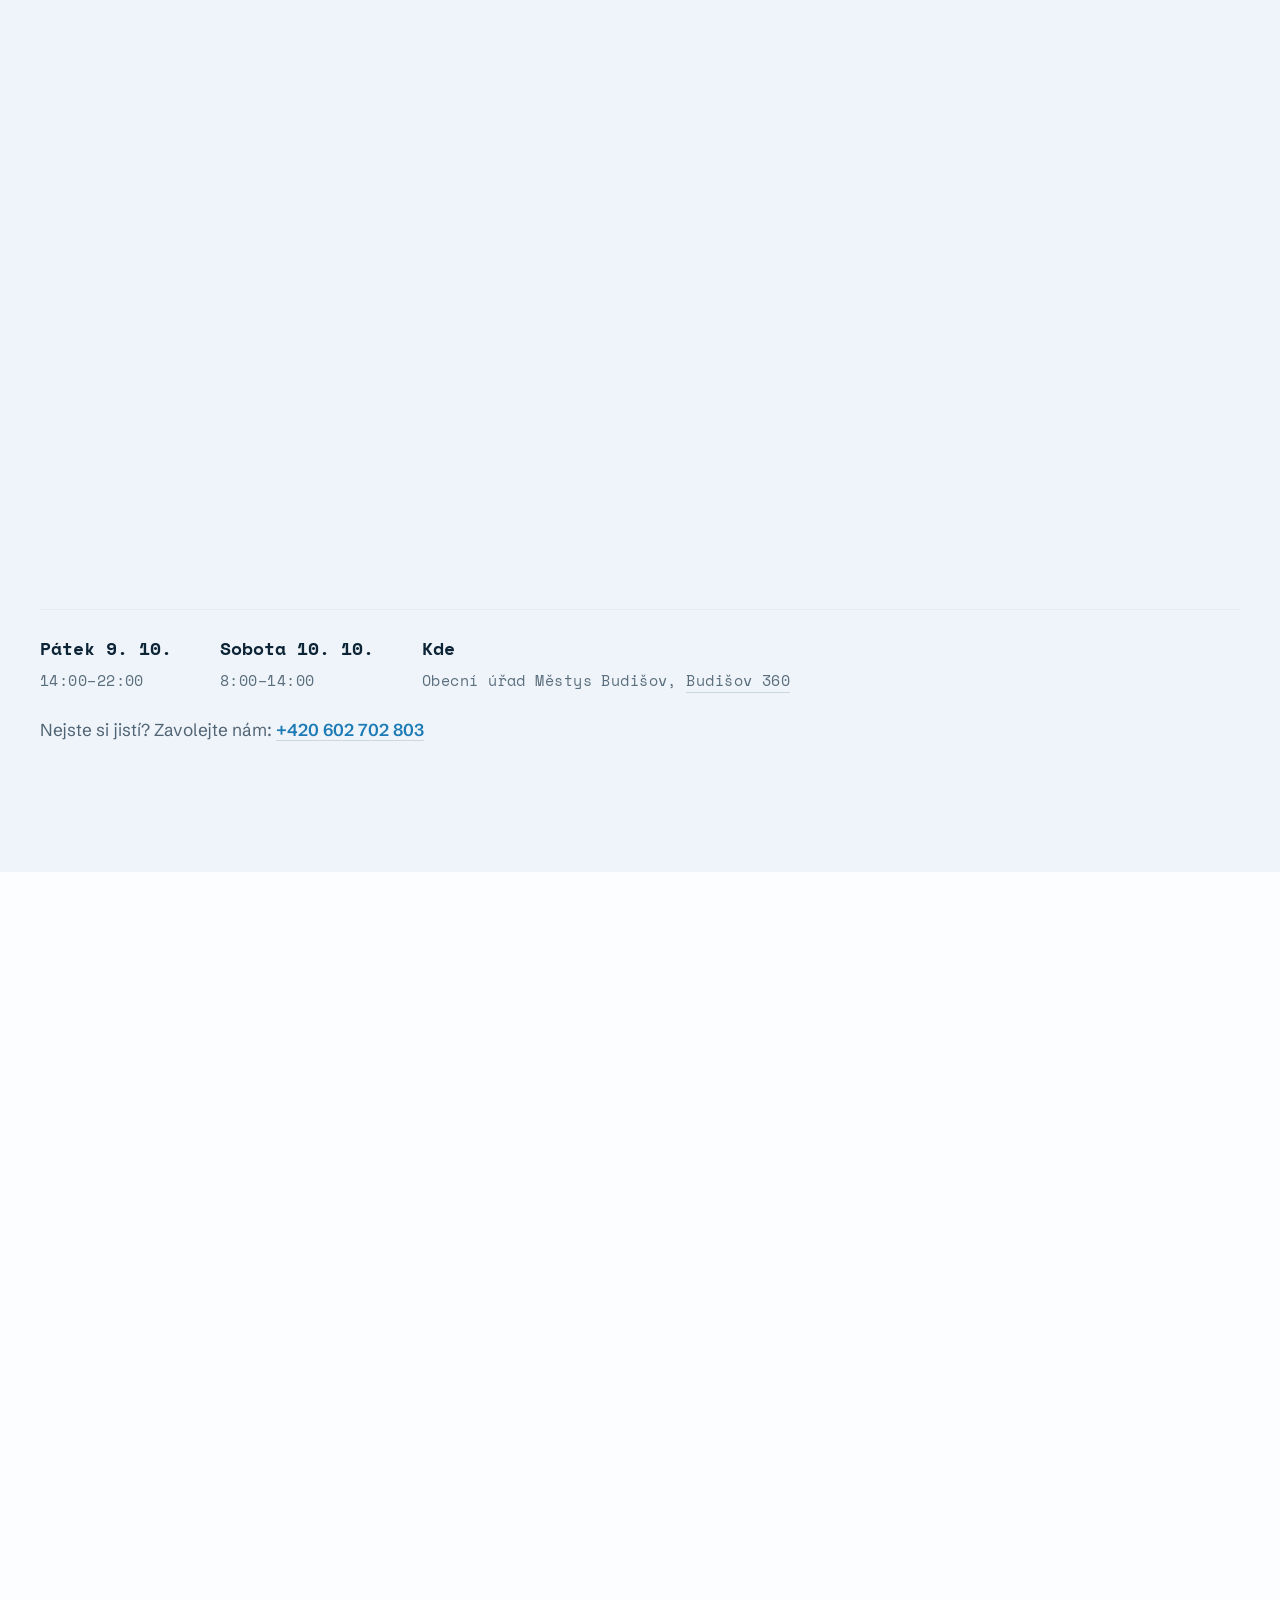
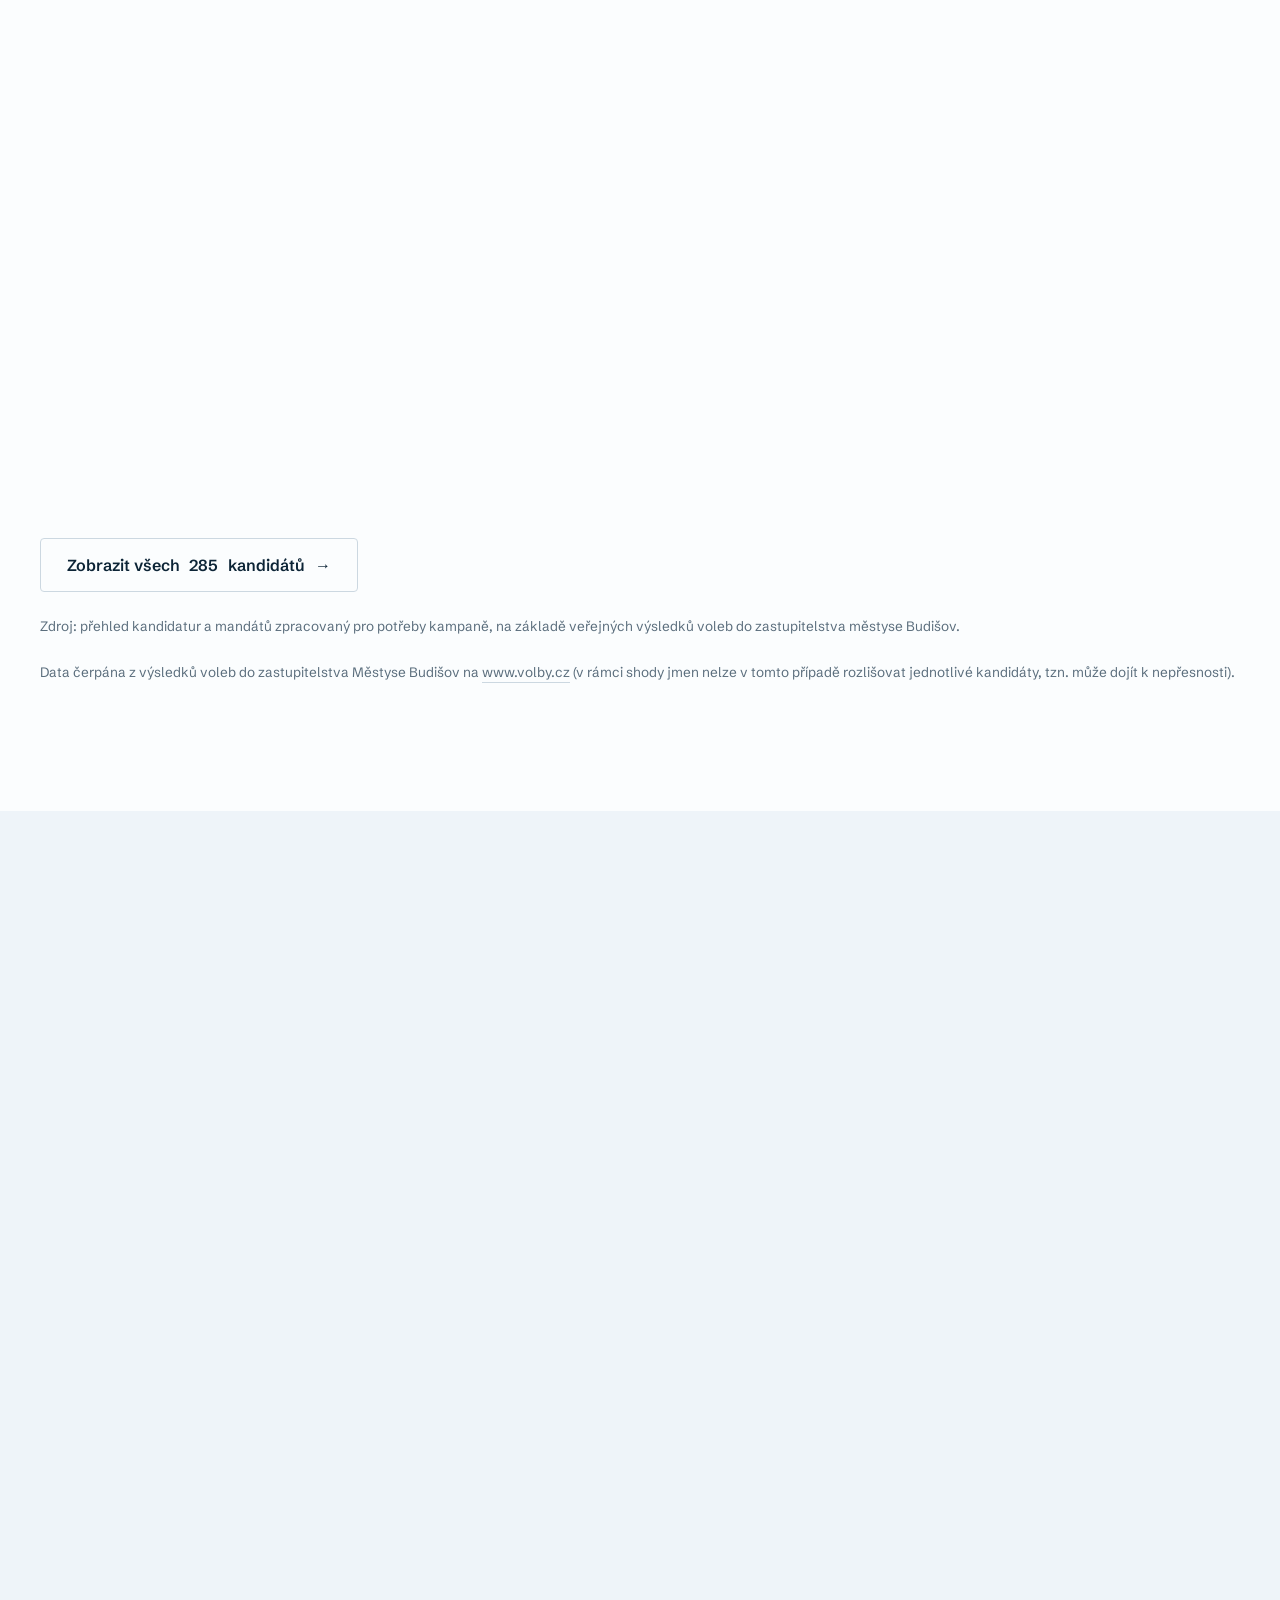
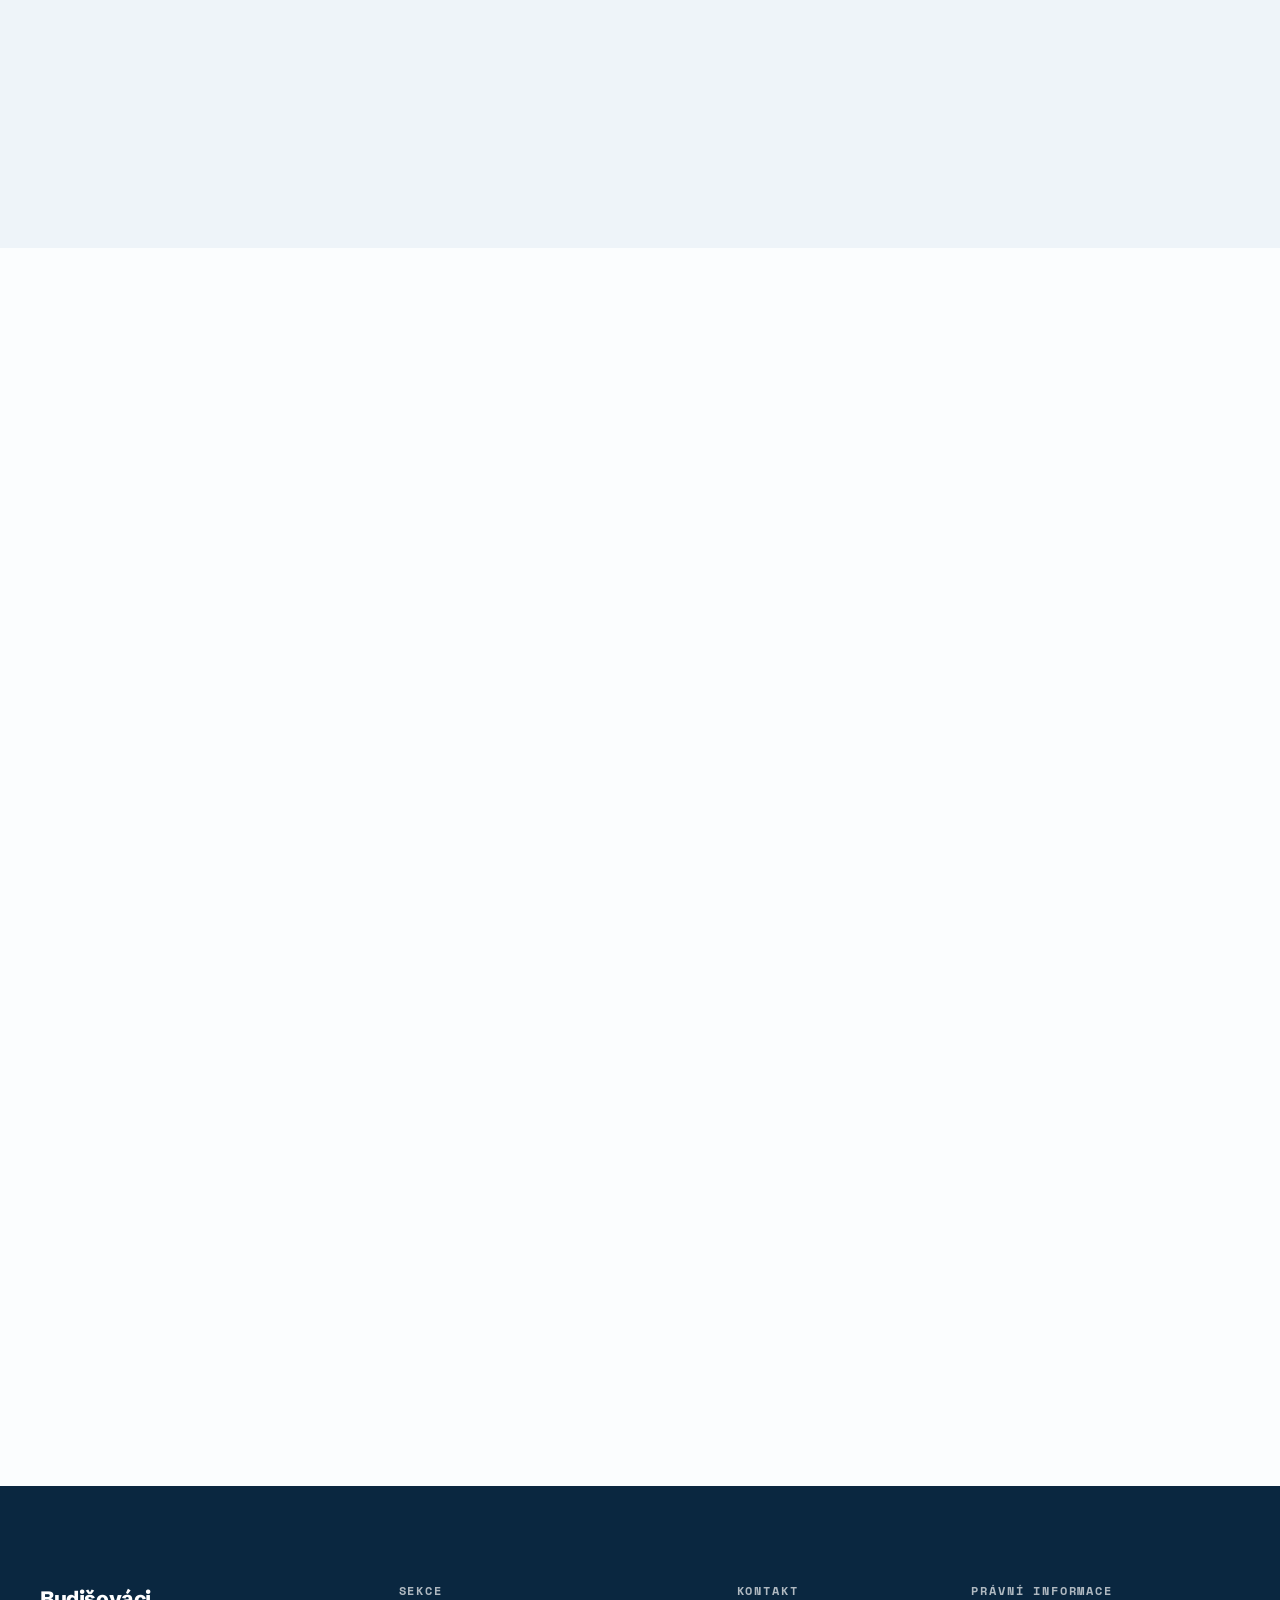
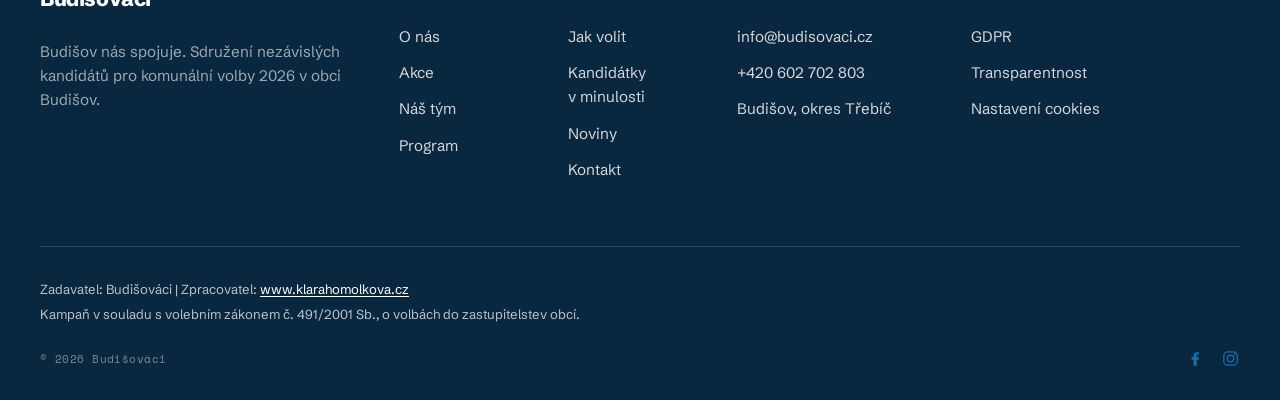
==== commit d3c5b12f: "Akce: automaticke rozrazeni na nadchazejici/probehle podle data-date, probehle akce v rozbalitelne h" ====
--- a/index.html
+++ b/index.html
@@ -508,6 +508,17 @@
 .ev .em p{color:rgba(255,255,255,.6);font-size:.95rem;margin-top:2px}
 .ev .et{font-family:var(--mono);font-size:.78rem;letter-spacing:.06em;color:rgba(255,255,255,.85);text-align:right;white-space:nowrap}
 
+.ev-empty{margin-top:var(--s8);padding-top:var(--s7);border-top:1px solid rgba(255,255,255,.16);
+  color:rgba(255,255,255,.65);font-size:1.02rem}
+
+.ev-past-wrap{margin-top:var(--s7)}
+.ev-past-toggle{color:#fff;border-color:rgba(255,255,255,.3)}
+.ev-past-toggle:hover,.ev-past-toggle:focus-visible{border-color:var(--accent);color:var(--accent)}
+.ev-list-past{margin-top:var(--s6)}
+.ev-list-past .ev{opacity:.62}
+.ev-list-past .ev:hover,.ev-list-past .ev:focus-visible{opacity:.9}
+.ev-list-past .dd,.ev-list-past .mm{color:rgba(255,255,255,.55)}
+
 /* ============ NOVINY — listování + stažení ============ */
 .news{padding:var(--s11) 0 var(--s10);background:var(--paper-2);overflow:hidden}
 .news-grid{display:grid;grid-template-columns:minmax(0,1fr) minmax(0,1fr);gap:clamp(40px,7vw,110px);align-items:center}
@@ -872,11 +883,16 @@
     <div class="shead rv">
       <div><span class="kicker">Kde nás potkáte</span><h2 class="h1">Přijďte za námi</h2></div>
     </div>
-    <div class="ev-list rv">
-      <div class="ev ev-click ev-postponed" data-desc="Je nám to velice líto, ale z důvodů mnohočetných omluvenek, řádících viróz a dalších okolností, jsme nuceni toto setkání přesunout. Pokud budete mít chuť a čas na individuální setkání, napište nám prosím na info@budisovaci.cz a my se za vámi rádi zastavíme. Stejně tak bychom rádi dělali setkání s občany pravidelně, ať už volby dopadnou jakkoliv. Další bližší informace ohledně náhradního termínu setkání zveřejníme co nejdříve. Děkujeme za pochopení a omlouváme se všem, kteří chtěli dorazit." tabindex="0" role="button" aria-haspopup="dialog"><div class="d"><span class="dd">4</span><span class="mm">Říj</span></div><div class="em"><h4>Beseda s kandidujícími subjekty</h4><p>Sál ZŠ Budišov</p></div><div class="et"><span class="ev-tag">PŘESUNUTO!!!</span></div><div class="eplus" aria-hidden="true">+</div></div>
-      <div class="ev"><div class="d"><span class="dd rng">9.– 10.</span><span class="mm">Říj</span></div><div class="em"><h4>Volby do Zastupitelstev obcí</h4><p>Obecní úřad Městys Budišov</p></div><div class="et"></div><div class="eplus" aria-hidden="true"></div></div>
-      <div class="ev ev-click" data-desc="Dětská videodiskotéka, navazovat bude dospělácká videodiskotéka – bližší informace upřesníme." tabindex="0" role="button" aria-haspopup="dialog"><div class="d"><span class="dd">31</span><span class="mm">Říj</span></div><div class="em"><h4>Podzimní párty</h4><p>Sál ZŠ Budišov</p></div><div class="et"></div><div class="eplus" aria-hidden="true">+</div></div>
-      <div class="ev ev-click" data-desc="Show je určena pro děti i dospělé, pro zájemce může následovat i kouzelnický workshop – bližší informace upřesníme." tabindex="0" role="button" aria-haspopup="dialog"><div class="d"><span class="dd">1</span><span class="mm">Lis</span></div><div class="em"><h4>Velká kouzelnická show</h4><p>Sál ZŠ Budišov</p></div><div class="et"></div><div class="eplus" aria-hidden="true">+</div></div>
+    <div class="ev-list rv" id="ev-upcoming">
+      <div class="ev ev-click ev-postponed" data-date="2026-10-04" data-desc="Je nám to velice líto, ale z důvodů mnohočetných omluvenek, řádících viróz a dalších okolností, jsme nuceni toto setkání přesunout. Pokud budete mít chuť a čas na individuální setkání, napište nám prosím na info@budisovaci.cz a my se za vámi rádi zastavíme. Stejně tak bychom rádi dělali setkání s občany pravidelně, ať už volby dopadnou jakkoliv. Další bližší informace ohledně náhradního termínu setkání zveřejníme co nejdříve. Děkujeme za pochopení a omlouváme se všem, kteří chtěli dorazit." tabindex="0" role="button" aria-haspopup="dialog"><div class="d"><span class="dd">4</span><span class="mm">Říj</span></div><div class="em"><h4>Beseda s kandidujícími subjekty</h4><p>Sál ZŠ Budišov</p></div><div class="et"><span class="ev-tag">PŘESUNUTO!!!</span></div><div class="eplus" aria-hidden="true">+</div></div>
+      <div class="ev" data-date="2026-10-10"><div class="d"><span class="dd rng">9.– 10.</span><span class="mm">Říj</span></div><div class="em"><h4>Volby do Zastupitelstev obcí</h4><p>Obecní úřad Městys Budišov</p></div><div class="et"></div><div class="eplus" aria-hidden="true"></div></div>
+      <div class="ev ev-click" data-date="2026-10-31" data-desc="Dětská videodiskotéka, navazovat bude dospělácká videodiskotéka – bližší informace upřesníme." tabindex="0" role="button" aria-haspopup="dialog"><div class="d"><span class="dd">31</span><span class="mm">Říj</span></div><div class="em"><h4>Podzimní párty</h4><p>Sál ZŠ Budišov</p></div><div class="et"></div><div class="eplus" aria-hidden="true">+</div></div>
+      <div class="ev ev-click" data-date="2026-11-01" data-desc="Show je určena pro děti i dospělé, pro zájemce může následovat i kouzelnický workshop – bližší informace upřesníme." tabindex="0" role="button" aria-haspopup="dialog"><div class="d"><span class="dd">1</span><span class="mm">Lis</span></div><div class="em"><h4>Velká kouzelnická show</h4><p>Sál ZŠ Budišov</p></div><div class="et"></div><div class="eplus" aria-hidden="true">+</div></div>
+    </div>
+    <p class="ev-empty" id="ev-empty" hidden>Teď zrovna nemáme naplánovanou žádnou akci — sledujte nás, ať vám příští neuteče.</p>
+    <div class="ev-past-wrap" id="ev-past-wrap" hidden>
+      <button class="btn btn-line ev-past-toggle" data-target="ev-past" aria-expanded="true">Skrýt proběhlé akce <span class="arw">→</span></button>
+      <div class="ev-list ev-list-past" id="ev-past"></div>
     </div>
   </div>
 </section>
@@ -1481,22 +1497,64 @@
     });
   }
 
+  /* ---------- akce — rozřazení na nadcházející/proběhlé podle data-date ----------
+     Proběhne vždy při načtení stránky: akce s data-date v minulosti (u vícedenních
+     akcí jde o poslední den) se přesunou z #ev-upcoming do skryté historie #ev-past,
+     seřazené od nejnovější proběhlé. Když nezbyde žádná nadcházející akce, zobrazí
+     se místo seznamu hláška #ev-empty. Když žádná proběhlá akce není, celý blok
+     historie #ev-past-wrap zůstane schovaný. */
+  var evUpcoming = $("#ev-upcoming");
+  if (evUpcoming) {
+    var today = new Date(); today.setHours(0, 0, 0, 0);
+    var pastList = $("#ev-past"), pastWrap = $("#ev-past-wrap"), pastToggle = $(".ev-past-toggle", pastWrap);
+    var becamePast = [];
+    $$(".ev[data-date]", evUpcoming).forEach(function (ev) {
+      var d = new Date(ev.getAttribute("data-date") + "T00:00:00");
+      if (d < today) becamePast.push(ev);
+    });
+    becamePast.reverse().forEach(function (ev) { if (pastList) pastList.appendChild(ev); });
+    if (pastList && pastList.children.length) {
+      pastWrap.hidden = false;
+      if (pastToggle) {
+        var n = pastList.children.length;
+        pastToggle.childNodes[0].nodeValue = "Skrýt proběhlé akce (" + n + ") ";
+      }
+    }
+    if (!evUpcoming.children.length) {
+      evUpcoming.hidden = true;
+      var evEmpty = $("#ev-empty");
+      if (evEmpty) evEmpty.hidden = false;
+    }
+  }
+  $$(".ev-past-toggle").forEach(function (btn) {
+    btn.addEventListener("click", function () {
+      var box = document.getElementById(btn.getAttribute("data-target"));
+      if (!box) return;
+      var open = box.hidden;
+      box.hidden = !open;
+      btn.setAttribute("aria-expanded", open ? "true" : "false");
+      var label = btn.childNodes[0];
+      if (label) {
+        var n = box.children.length;
+        label.nodeValue = open ? "Skrýt proběhlé akce " : "Zobrazit proběhlé akce (" + n + ") ";
+      }
+      if (open && window.trackEvent) window.trackEvent("events_past_open", {});
+    });
+  });
+
   /* ---------- akce (rozbalení) ---------- */
-  var evl = $(".ev-list");
-  if (evl) {
-    $$(".ev.ev-click", evl).forEach(function (it) {
-      function open() {
-        var title = ($(".em h4", it) || {}).textContent || "";
-        var text = it.getAttribute("data-desc") || "";
-        openModal("", title.trim(), [["", text.trim()]], it);
-        if (window.trackEvent) window.trackEvent("event_open", { event_item: title.trim() });
-      }
-      it.addEventListener("click", open);
-      it.addEventListener("keydown", function (e) {
-        if (e.key === "Enter" || e.key === " " || e.key === "Spacebar") { e.preventDefault(); open(); }
-      });
+  $$(".ev.ev-click", $("#akce")).forEach(function (it) {
+    function open() {
+      var title = ($(".em h4", it) || {}).textContent || "";
+      var text = it.getAttribute("data-desc") || "";
+      openModal("", title.trim(), [["", text.trim()]], it);
+      if (window.trackEvent) window.trackEvent("event_open", { event_item: title.trim() });
+    }
+    it.addEventListener("click", open);
+    it.addEventListener("keydown", function (e) {
+      if (e.key === "Enter" || e.key === " " || e.key === "Spacebar") { e.preventDefault(); open(); }
     });
-  }
+  });
 
   /* ---------- hero CTA "napište nám, co vás trápí" -> doscroll a fokus do zprávy ---------- */
   var heroIdeaLink = $("#hero-idea-link");
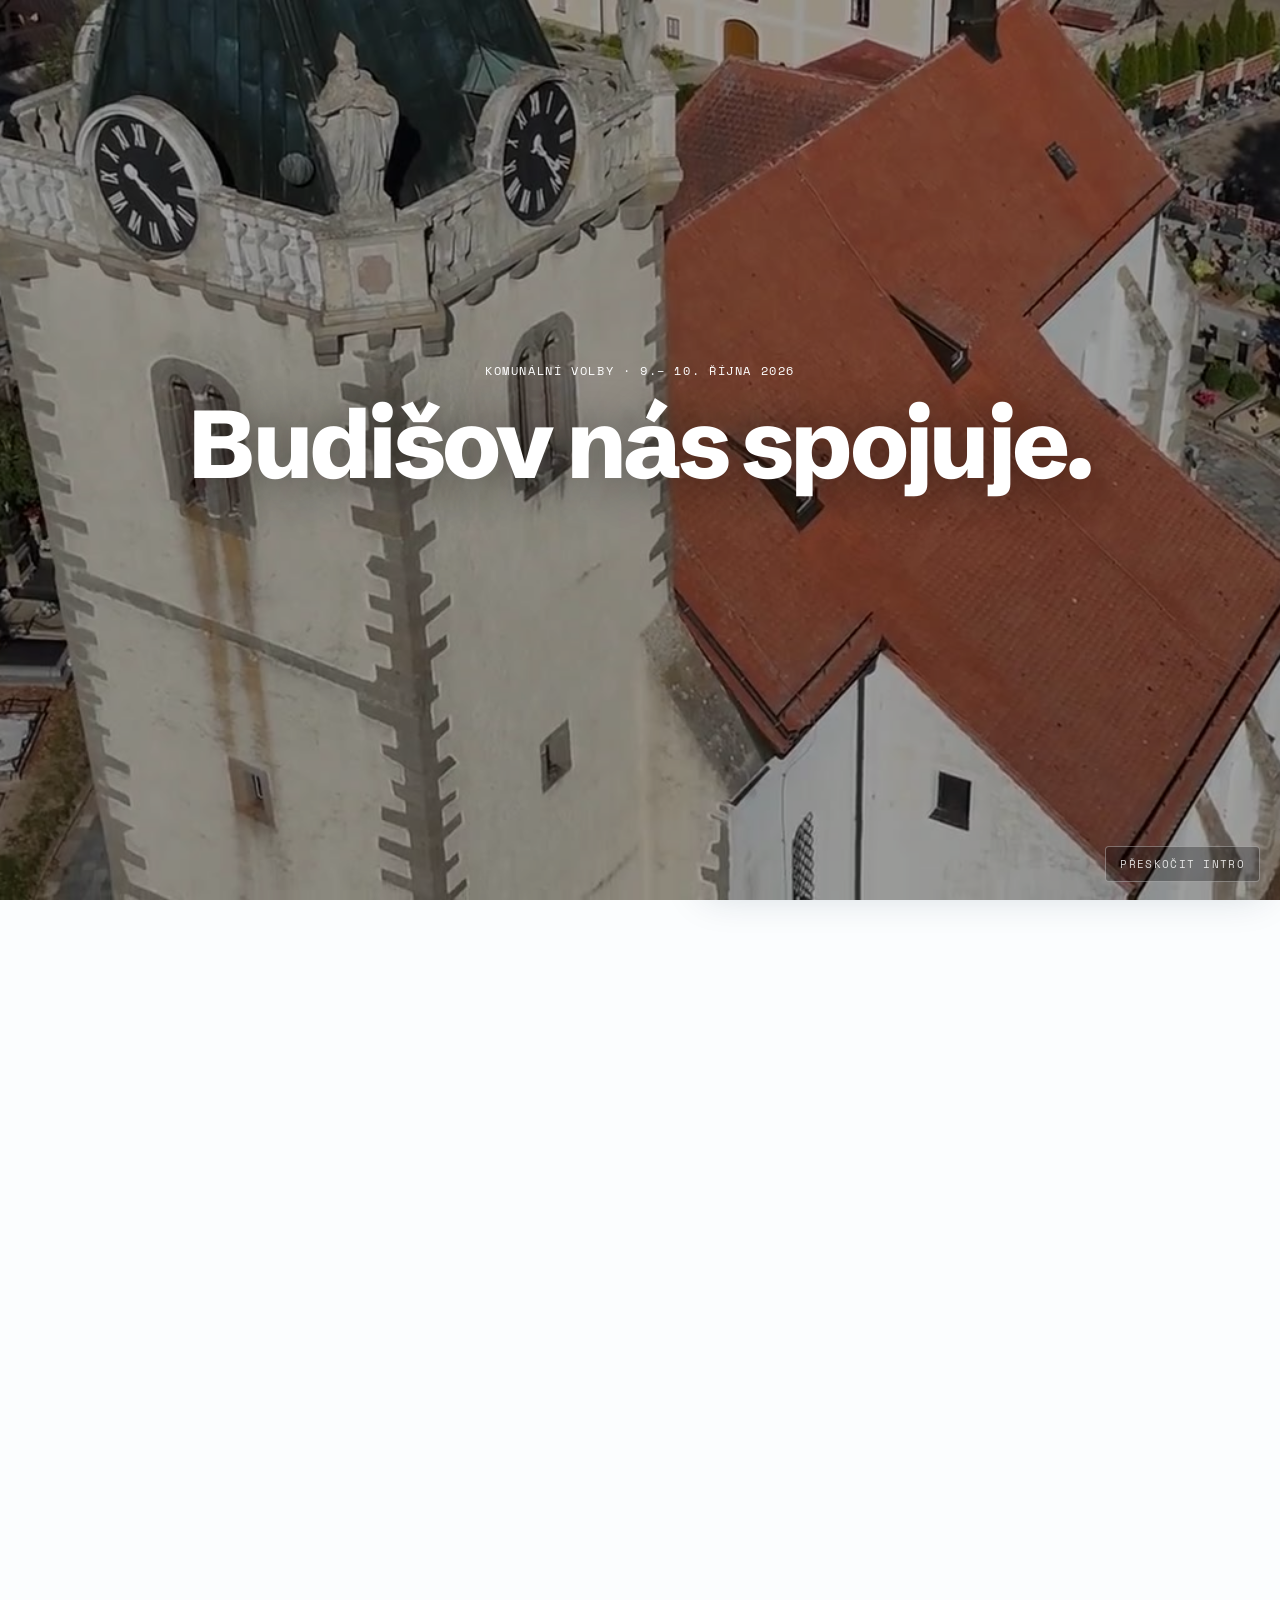
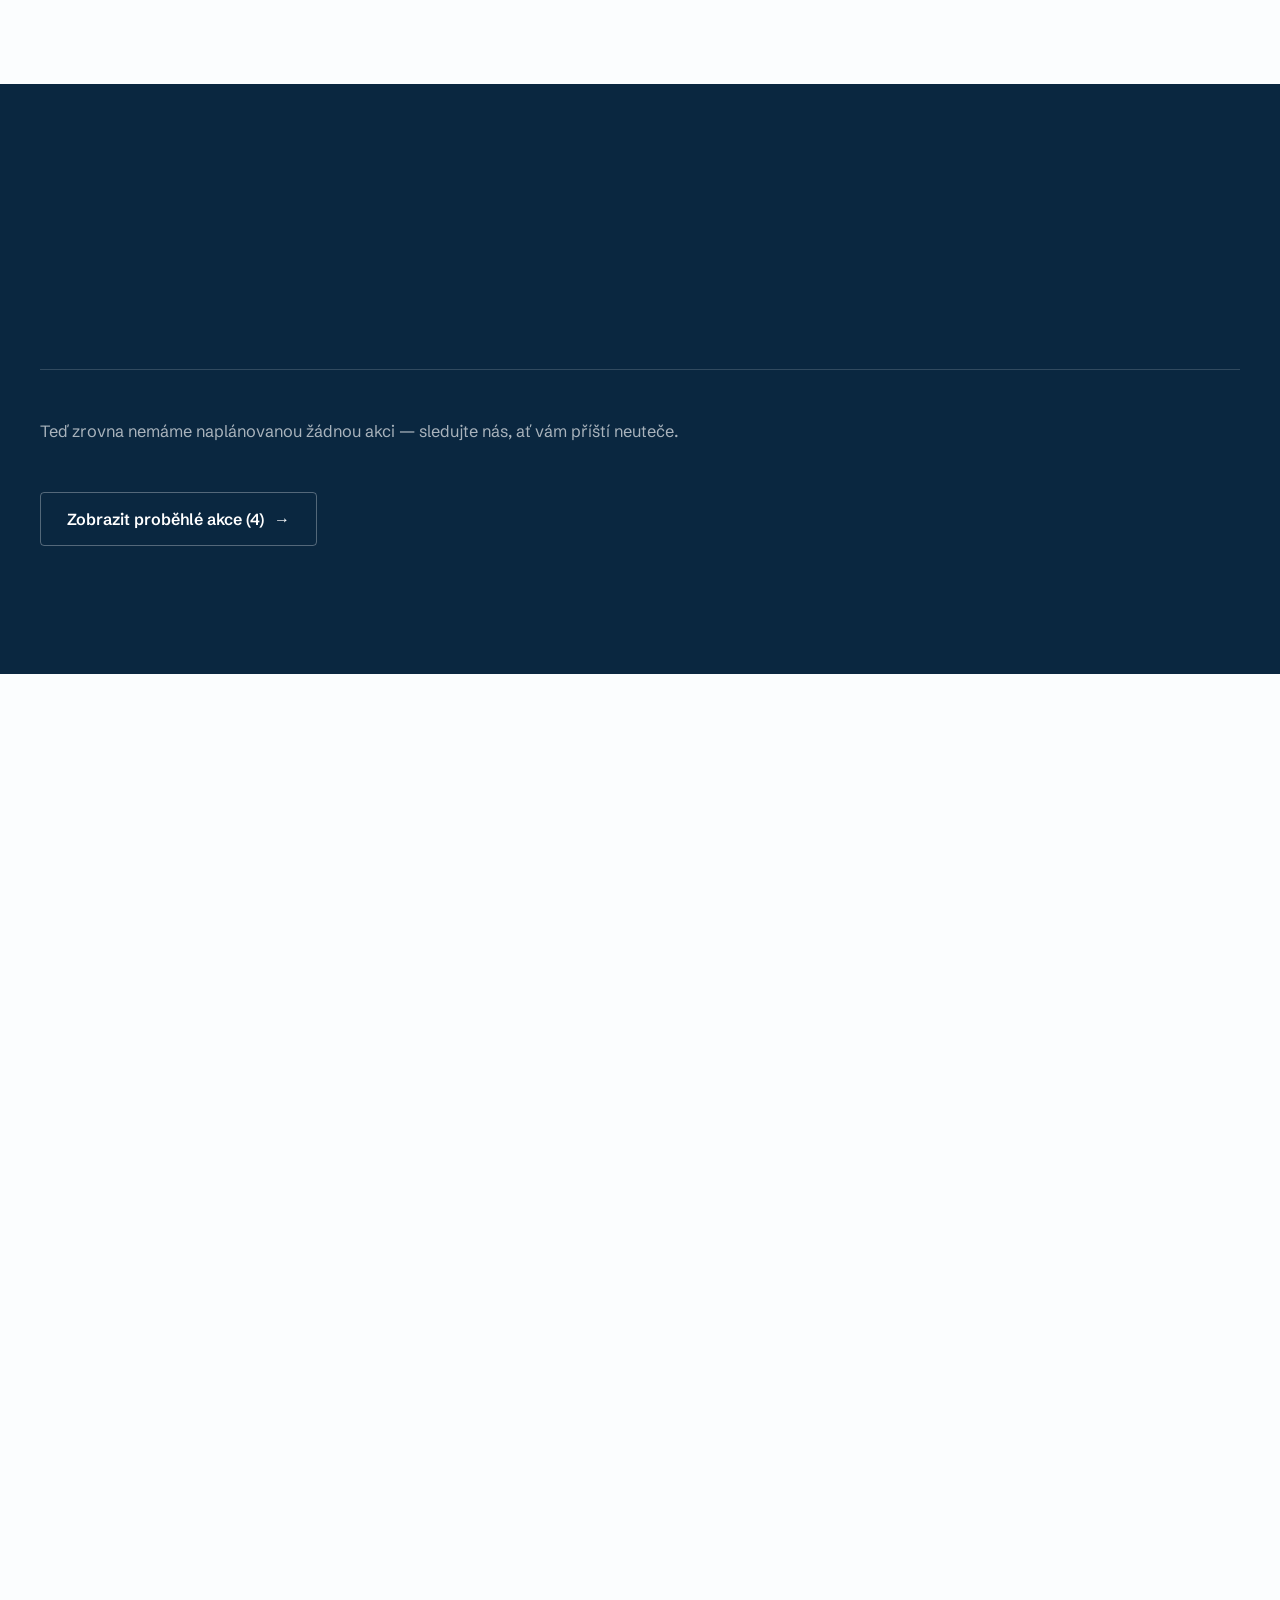
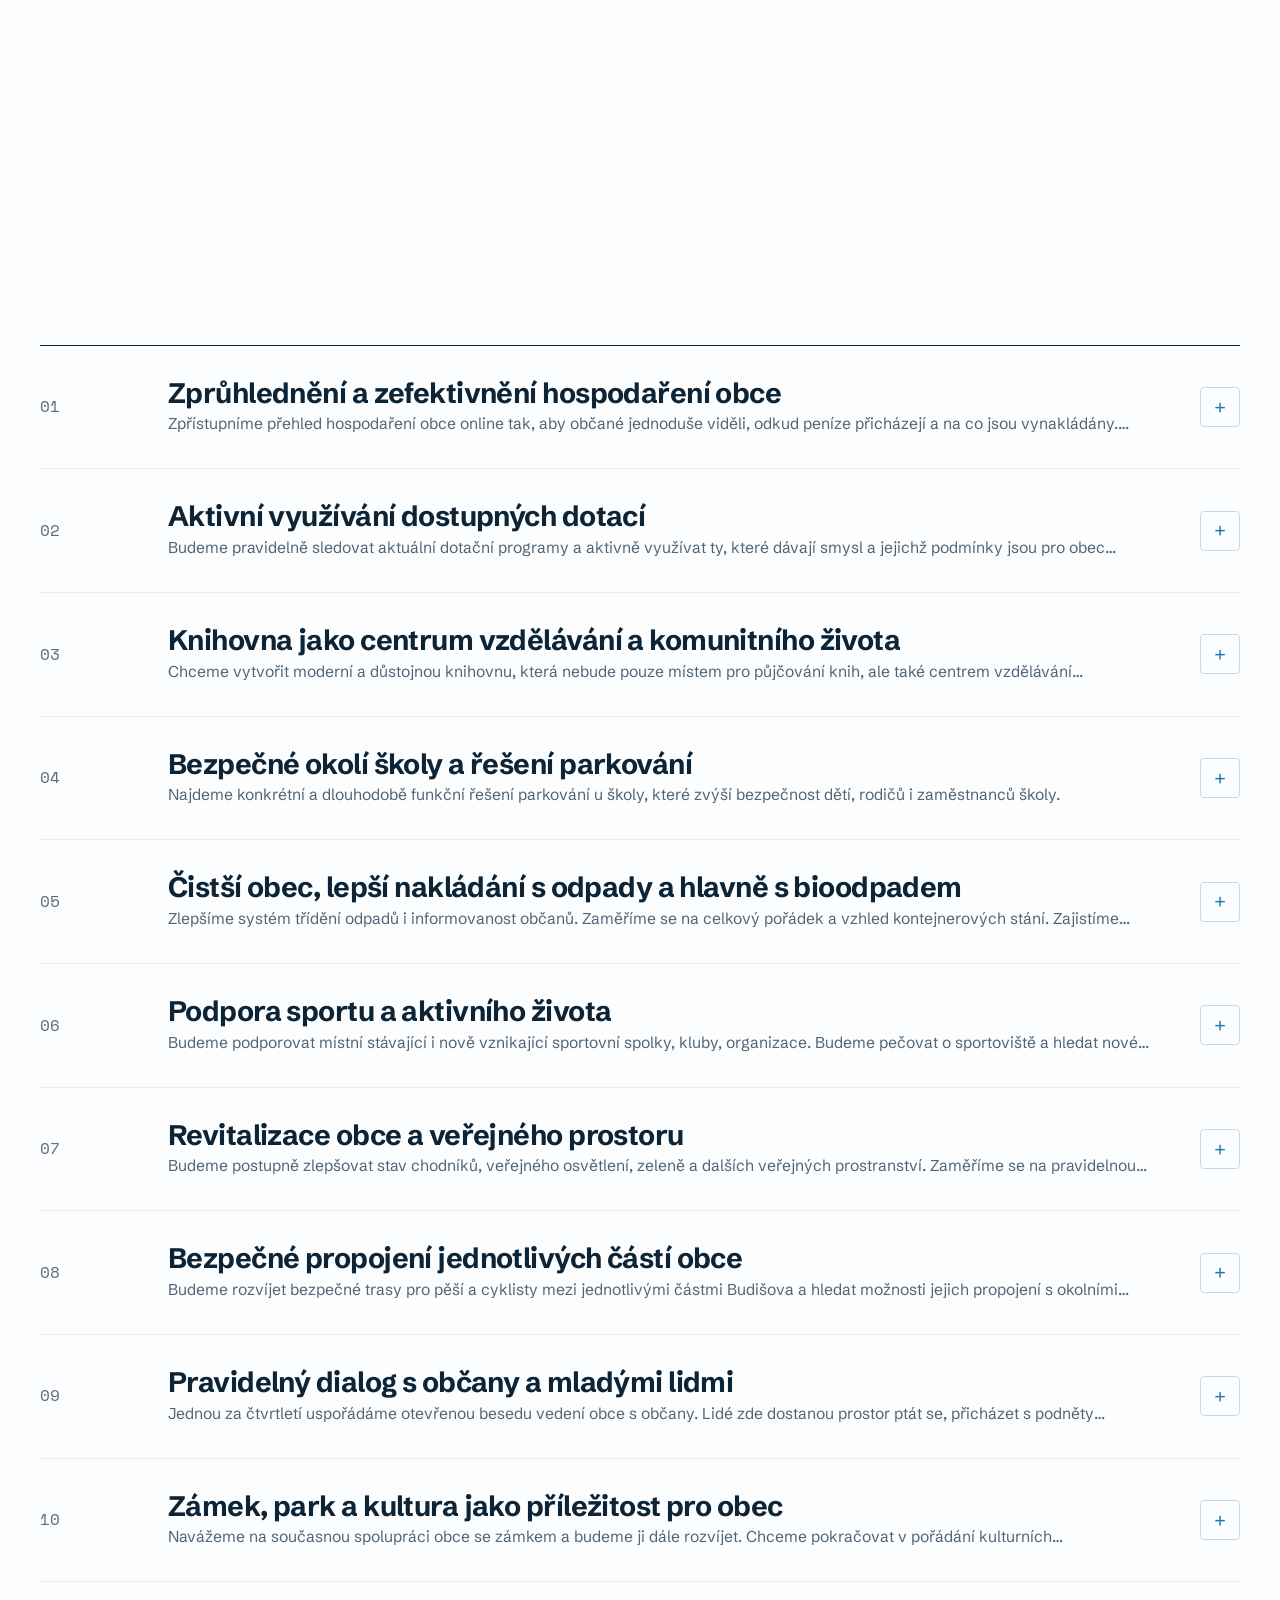
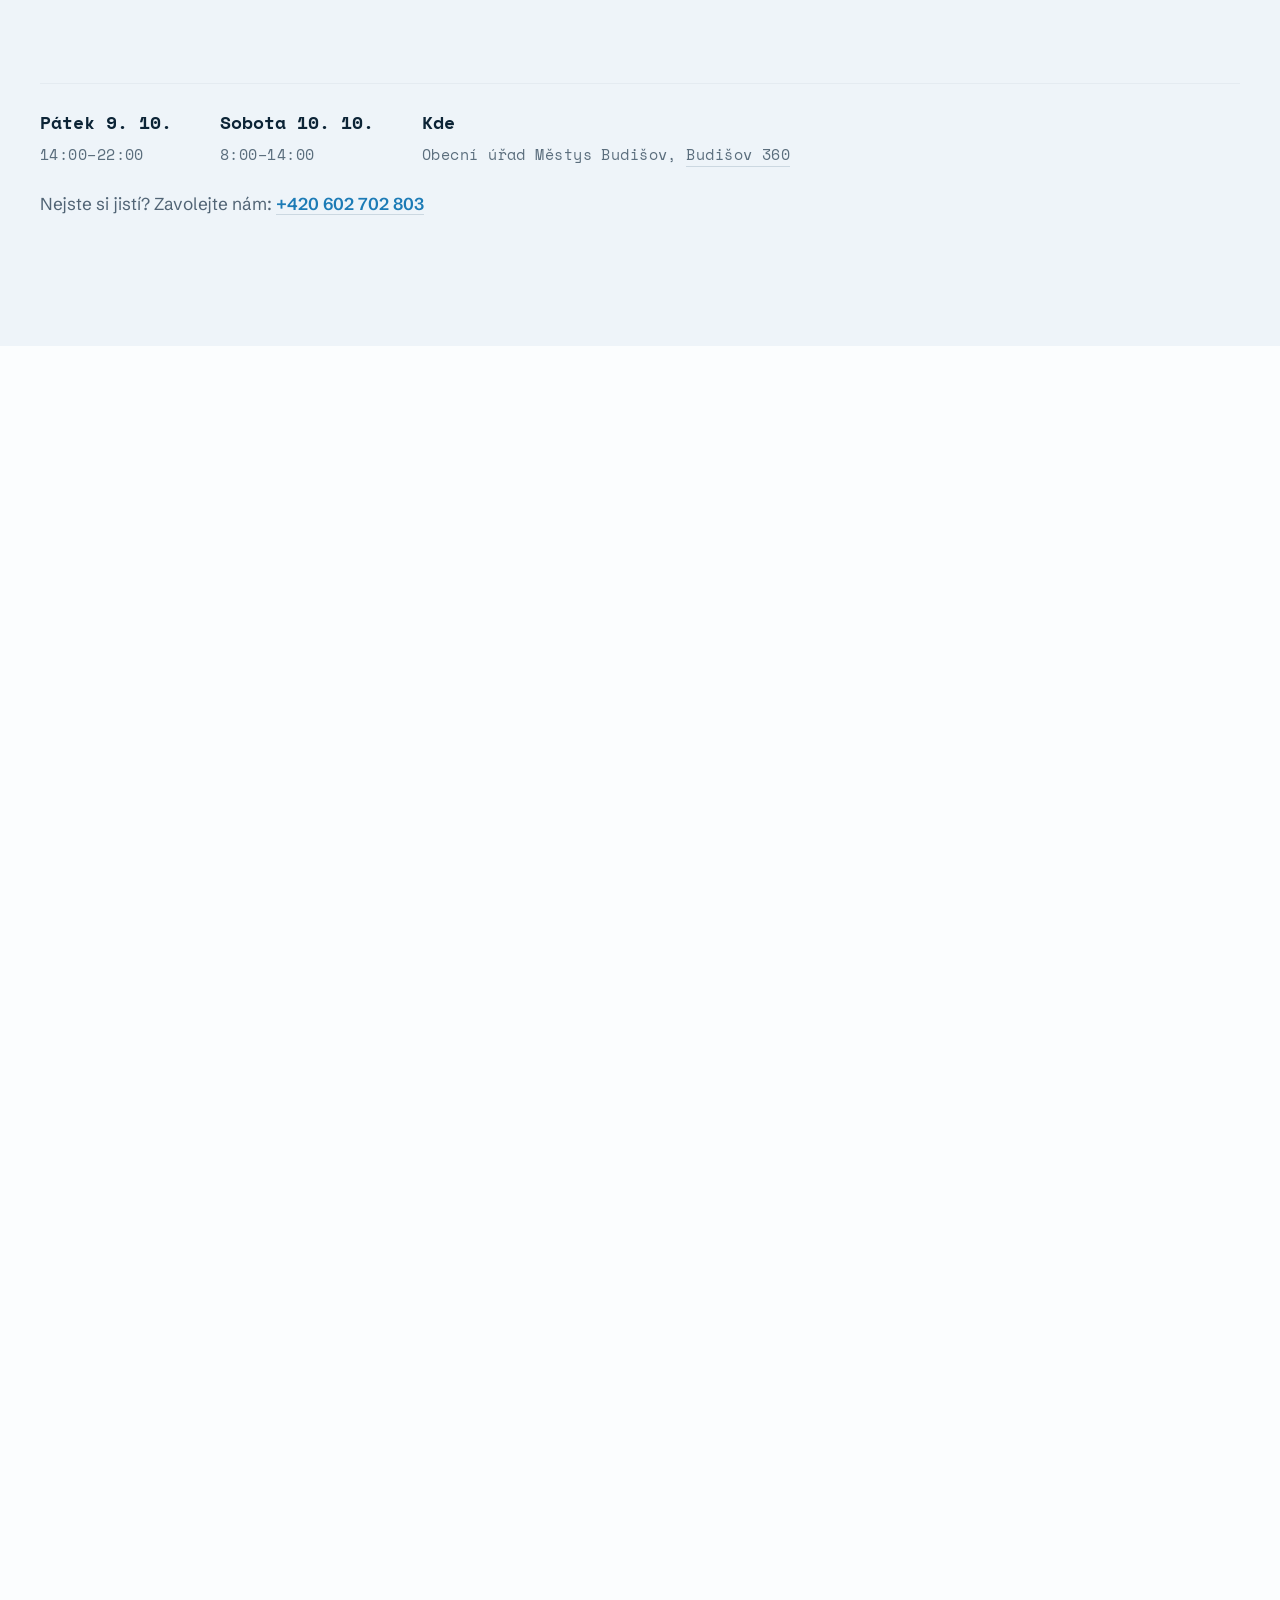
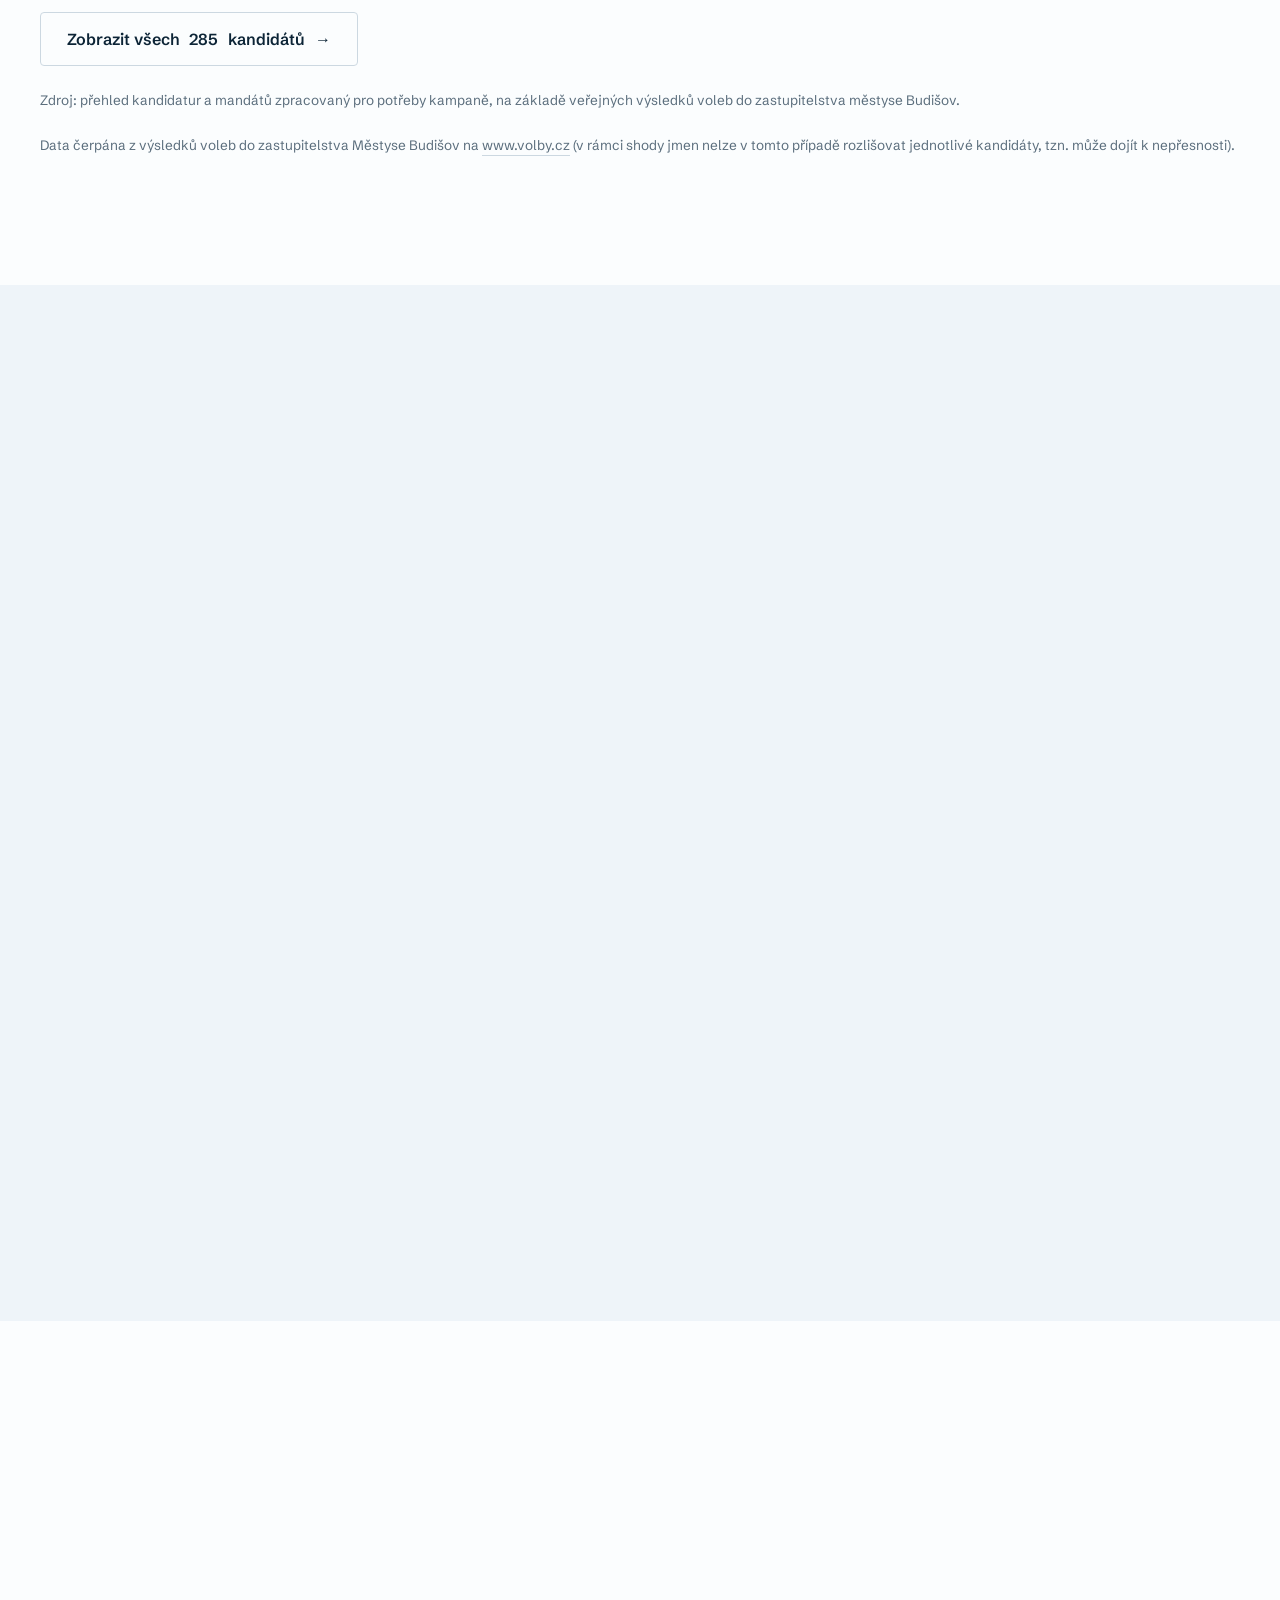
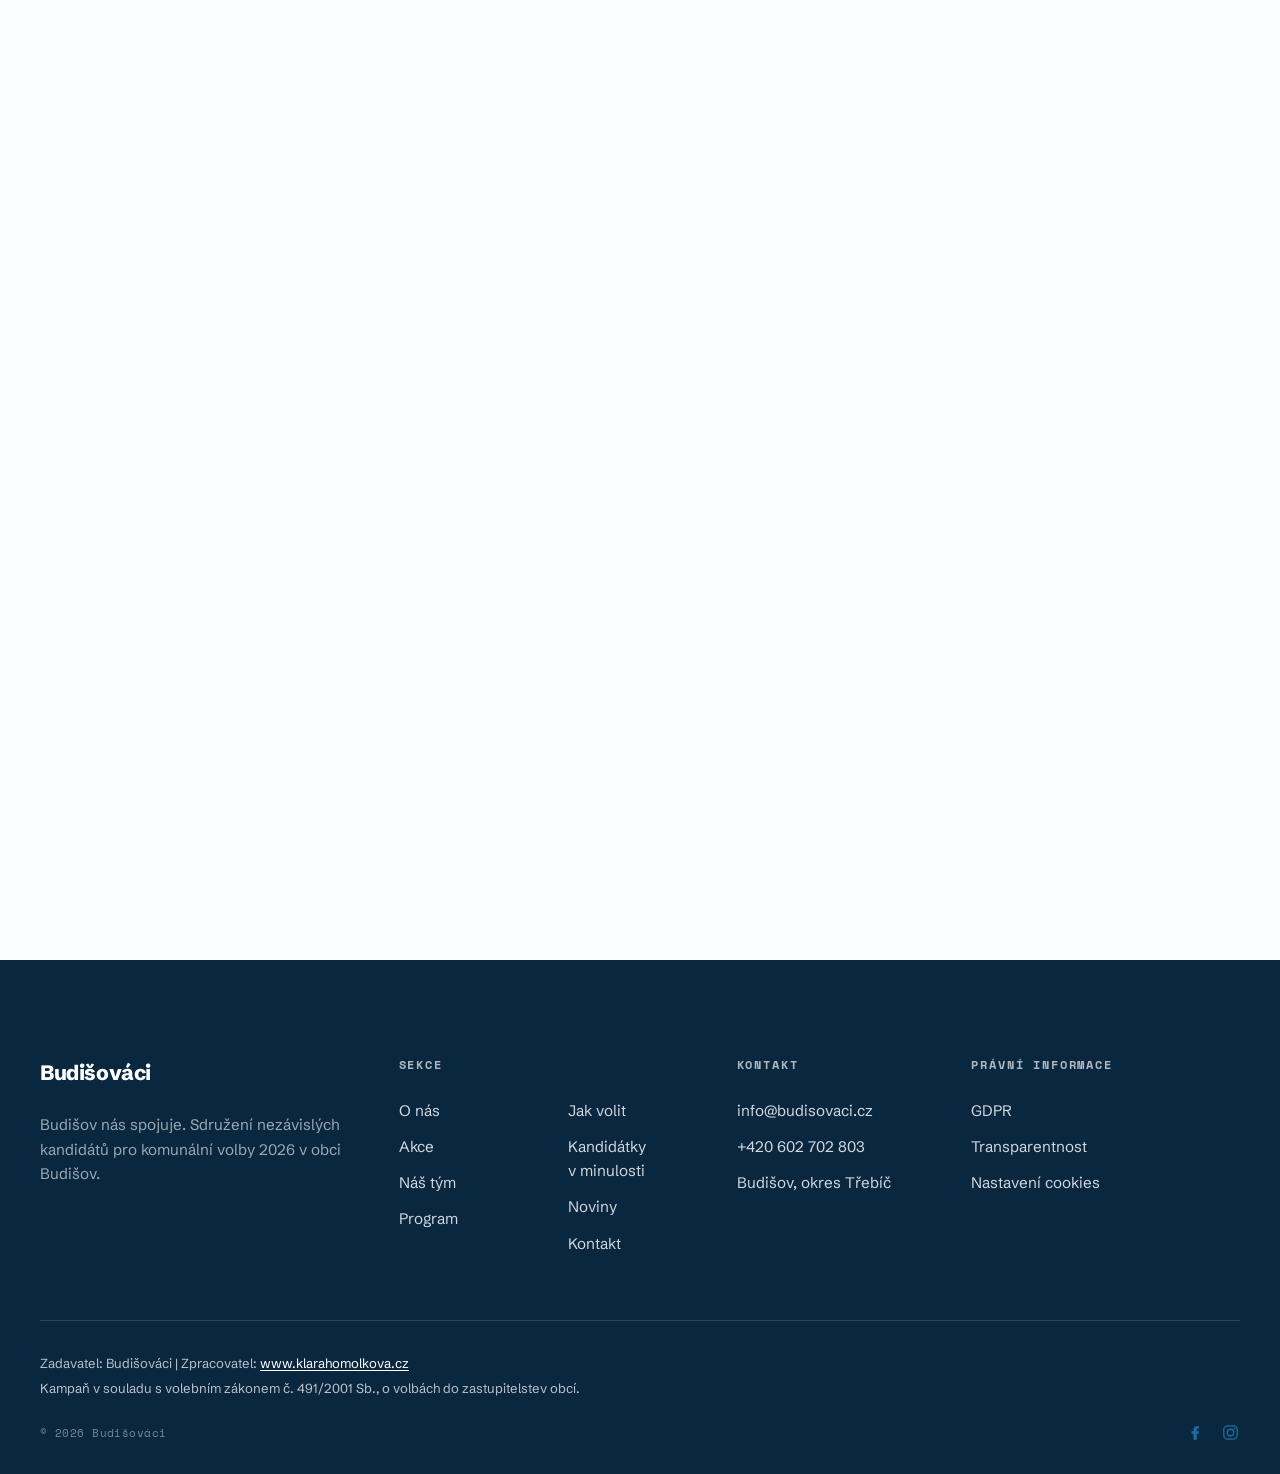
==== commit 8213c15d: "Historie probehlych akci zpet defaultne skryta, rozbaluje se az kliknutim na roletku Co-Authored-By:" ====
--- a/index.html
+++ b/index.html
@@ -891,8 +891,8 @@
     </div>
     <p class="ev-empty" id="ev-empty" hidden>Teď zrovna nemáme naplánovanou žádnou akci — sledujte nás, ať vám příští neuteče.</p>
     <div class="ev-past-wrap" id="ev-past-wrap" hidden>
-      <button class="btn btn-line ev-past-toggle" data-target="ev-past" aria-expanded="true">Skrýt proběhlé akce <span class="arw">→</span></button>
-      <div class="ev-list ev-list-past" id="ev-past"></div>
+      <button class="btn btn-line ev-past-toggle" data-target="ev-past" aria-expanded="false">Zobrazit proběhlé akce <span class="arw">→</span></button>
+      <div class="ev-list ev-list-past" id="ev-past" hidden></div>
     </div>
   </div>
 </section>
@@ -1517,7 +1517,7 @@
       pastWrap.hidden = false;
       if (pastToggle) {
         var n = pastList.children.length;
-        pastToggle.childNodes[0].nodeValue = "Skrýt proběhlé akce (" + n + ") ";
+        pastToggle.childNodes[0].nodeValue = "Zobrazit proběhlé akce (" + n + ") ";
       }
     }
     if (!evUpcoming.children.length) {
